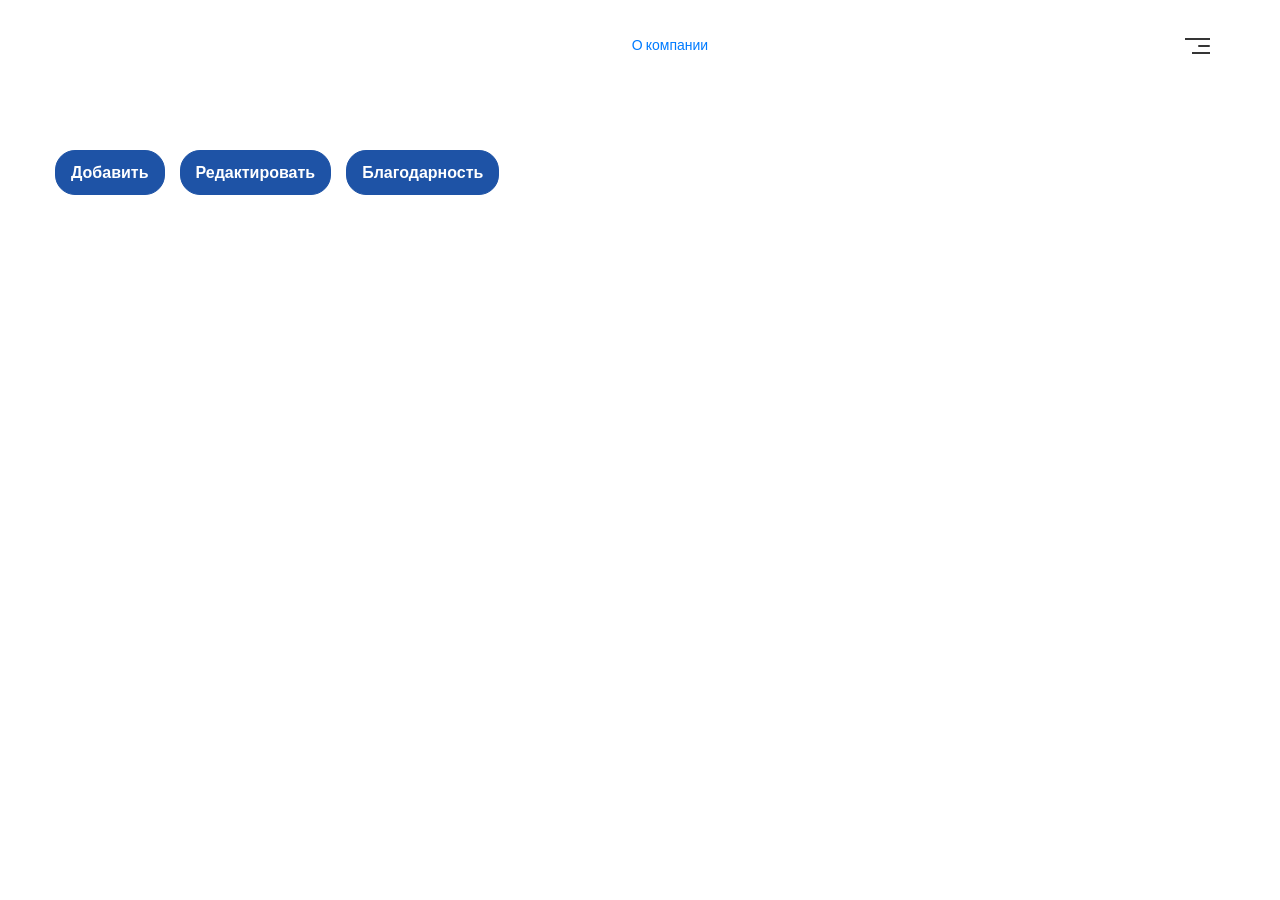
==== app/index.html @ 2734af71 "first commit" ====
<!DOCTYPE html>
<html lang="ru">

<head>

	<meta charset="utf-8">
	<title>Start Optimazed</title>
	<meta name="description" content="Startup HTML Optimized">
	<meta name="viewport" content="width=device-width">
	<link rel="icon" href="img/favicon.ico">
	<meta property="og:image" content="img/preview.jpg">
	<link rel="stylesheet" href="css/app.min.css?v=1">
	<script src="js/app.min.js" defer></script>

</head>

<body>

	<header class="header">
		<div class="header__container container">

			<a href="/" class="header__logo">
				
			</a>

			<nav class="header__nav">
				<ul>
					<li><a href="#about">О компании</a></li>
				</ul>
			</nav>

			<button class="hamburger" type="button">
				<span class="hamburger__item"></span>
			</button>

		</div>
	</header>

	<section class="section">
		<div class="container section__container">

			<a href="#" class="btn modal__edits">Добавить</a>
			<a href="#" class="btn modal__add">Редактировать</a>
			<a href="#" class="btn modal__thanks">Благодарность</a>

		</div>
	</section>

	<footer class="footer">
		<div class="footer__container container"></div>
	</footer>

	<!-- MODAL -->

	<div class="modal" id="modal__edits">
		<form action="#" class="modal__form form" method="POST">

			<button class="close modal__close" type="button">
				<span></span>
				<span></span>
			</button>

			<h3 class="form__title">Заказать звонок</h3>

			<input type="hidden" name="subject" value="Заказать звонок">

			<div class="form__item">
				<label for="formName" class="form__label">Имя*</label>
				<input id="formName" type="text" name="name" placeholder="Имя" class="form__input _req">
			</div>

			<div class="form__item">
				<label for="formPhone" class="form__label">Телефон*</label>
				<input id="formPhone" type="tel" name="phone" placeholder="Телефон" class="form__input _req">
			</div>

			<div class="form__item">
				<label for="formMail">Почта*</label>
				<input id="formMail" type="email" name="mail" placeholder="Почта" class="form__input _req _email">
			</div>

			<div class="form__item">
				<div class="form__label">Левша или правша?</div>
				<div class="form__options">
					<div class="form__options_item">
						<input id="formRigth" type="radio" value="raight" name="hand" class="form__options_input" checked>
						<label for="formRigth" class="form__options_label"><span>Правша</span></label>
					</div>
					<div class="form__options_item">
						<input id="formLeft" type="radio" value="left" name="hand" class="form__options_input">
						<label for="formLeft" class="form__options_label"><span>Левша</span></label>
					</div>
				</div>
			</div>

			<div class="form__item">
				<label for="formMessage" class="form__label">Сообщение</label>
				<textarea id="formMessage" name="message" class="form__textarea"></textarea>
			</div>

			<div class="form__item">
				<label for="formAge" class="form__label">Возраст:</label>
				<select id="formAge" name="age"  class="form__select">
					<option value="18" selected="selected">18</option>
					<option value="25">25</option>
					<option value="30">30</option>
					<option value="50">50</option>
				</select>
			</div>

			<div class="form__item">
				<div class="form__label">Прикрепить фото:</div>
				<div class="form__file formImgFile">
					<div class="form__file_item">
						<input accept=".jpg, .png, .gif, .ico" type="file" name="image" class="formImage form__file_input">
						<label class="formLebel form__file_button btn">Выбрать</label>
					</div>
					<div class="formPreview form__file_preview"></div>
				</div>
			</div>

			<div class="form__item">
				<div class="form__checkbox">
					<input id="formAgreement" checked type="checkbox" name="agreement" class="form__checkbox_input _req">
					<label for="formAgreement" class="form__checkbox_label"><span>Персональные данные <a href="#">Файл</a></span></label>
				</div>
			</div>

			<div class="form__btn">
				<button type="submit" class="btn form__btn_button" name="submit">Отправить</button>
			</div>

		</form>
	</div>

	<div class="modal" id="modal__add">
		<form action="#" class="modal__form form" method="POST">

			<button class="close modal__close" type="button">
				<span></span>
				<span></span>
			</button>

			<h3 class="form__title">Добавить елемент в слайдер</h3>

			<input type="hidden" name="subject" value="Добавить елемент в слайдер">

			<div class="form__item">
				<label for="formName2" class="form__label">Имя*</label>
				<input id="formName2" type="text" name="name" placeholder="Имя" class="form__input _req">
			</div>

			<div class="form__item">
				<label for="formPhone2" class="form__label">Телефон*</label>
				<input id="formPhone2" type="tel" name="phone" placeholder="Телефон" class="form__input _req">
			</div>

			<div class="form__item">
				<label for="formMail2">Почта*</label>
				<input id="formMail2" type="email" name="mail" placeholder="Почта" class="form__input _req">
			</div>

			<div class="form__item">
				<div class="form__label">Левша или правша?</div>
				<div class="form__options">
					<div class="form__options_item">
						<input id="formRigth2" type="radio" value="raight" name="hand" class="form__options_input" checked>
						<label for="formRigth2" class="form__options_label"><span>Правша</span></label>
					</div>
					<div class="form__options_item">
						<input id="formLeft2" type="radio" value="left" name="hand" class="form__options_input">
						<label for="formLeft2" class="form__options_label"><span>Левша</span></label>
					</div>
				</div>
			</div>

			<div class="form__item">
				<label for="formMessage2" class="form__label">Сообщение</label>
				<textarea id="formMessage2" name="message" class="form__textarea"></textarea>
			</div>

			<div class="form__item">
				<label for="formAge2" class="form__label">Возраст:</label>
				<select id="formAge2" name="age" class="form__select">
					<option value="18" selected="selected">18</option>
					<option value="25">25</option>
					<option value="30">30</option>
					<option value="50">50</option>
				</select>
			</div>

			<div class="form__item">
				<div class="form__label">Прикрепить фото:</div>
				<div class="form__file formImgFile">
					<div class="form__file_item">
						<input accept=".jpg, .png, .gif, .ico" type="file" name="image" class="formImage form__file_input">
						<label class="formLebel form__file_button btn">Выбрать</label>
					</div>
					<div class="formPreview form__file_preview"></div>
				</div>
			</div>

			<div class="form__item">
				<div class="form__checkbox">
					<input id="formAgreement1" checked type="checkbox" name="agreement" class="form__checkbox_input _req">
					<label for="formAgreement1" class="form__checkbox_label"><span>Персональные данные <a href="#">Файл</a></span></label>
				</div>
			</div>

			<div class="form__btn">
				<button type="submit" class="btn form__btn_button" name="submit">Отправить</button>
			</div>

		</form>
	</div>

	<div class="modal" id="modal__thanks">
		<div class="modal__form">
			<button class="close modal__close" type="button">
				<span></span>
				<span></span>
			</button>

			<h3>Спасибо за доверие!</h3>
			<p>Мы обязательно с вами свяжемся!</p>
		</div>
	</div>

</body>
</html>
---- app/css/app.min.css ----
*,::after,::before{-webkit-box-sizing:border-box;box-sizing:border-box}html{font-family:sans-serif;line-height:1.15;-webkit-text-size-adjust:100%;-webkit-tap-highlight-color:transparent}article,aside,figcaption,figure,footer,header,hgroup,main,nav,section{display:block}body{margin:0;font-family:-apple-system,BlinkMacSystemFont,"Segoe UI",Roboto,"Helvetica Neue",Arial,"Noto Sans","Liberation Sans",sans-serif,"Apple Color Emoji","Segoe UI Emoji","Segoe UI Symbol","Noto Color Emoji";font-size:1rem;font-weight:400;line-height:1.5;color:#212529;text-align:left;background-color:#fff}[tabindex="-1"]:focus:not(:focus-visible){outline:0!important}hr{-webkit-box-sizing:content-box;box-sizing:content-box;height:0;overflow:visible}h1,h2,h3,h4,h5,h6{margin-top:0;margin-bottom:.5rem}p{margin-top:0;margin-bottom:1rem}abbr[data-original-title],abbr[title]{text-decoration:underline;-webkit-text-decoration:underline dotted;text-decoration:underline dotted;cursor:help;border-bottom:0;-webkit-text-decoration-skip-ink:none;text-decoration-skip-ink:none}address{margin-bottom:1rem;font-style:normal;line-height:inherit}dl,ol,ul{margin-top:0;margin-bottom:1rem}ol ol,ol ul,ul ol,ul ul{margin-bottom:0}dt{font-weight:700}dd{margin-bottom:.5rem;margin-left:0}blockquote{margin:0 0 1rem}b,strong{font-weight:bolder}small{font-size:80%}sub,sup{position:relative;font-size:75%;line-height:0;vertical-align:baseline}sub{bottom:-.25em}sup{top:-.5em}a{color:#007bff;text-decoration:none;background-color:transparent}a:hover{color:#0056b3;text-decoration:underline}a:not([href]):not([class]){color:inherit;text-decoration:none}a:not([href]):not([class]):hover{color:inherit;text-decoration:none}code,kbd,pre,samp{font-family:SFMono-Regular,Menlo,Monaco,Consolas,"Liberation Mono","Courier New",monospace;font-size:1em}pre{margin-top:0;margin-bottom:1rem;overflow:auto;-ms-overflow-style:scrollbar}figure{margin:0 0 1rem}img{vertical-align:middle;border-style:none}svg{overflow:hidden;vertical-align:middle}table{border-collapse:collapse}caption{padding-top:.75rem;padding-bottom:.75rem;color:#6c757d;text-align:left;caption-side:bottom}th{text-align:inherit;text-align:-webkit-match-parent}label{display:inline-block;margin-bottom:.5rem}button{border-radius:0}button:focus:not(:focus-visible){outline:0}button,input,optgroup,select,textarea{margin:0;font-family:inherit;font-size:inherit;line-height:inherit}button,input{overflow:visible}button,select{text-transform:none}[role=button]{cursor:pointer}select{word-wrap:normal}[type=button],[type=reset],[type=submit],button{-webkit-appearance:button}[type=button]:not(:disabled),[type=reset]:not(:disabled),[type=submit]:not(:disabled),button:not(:disabled){cursor:pointer}[type=button]::-moz-focus-inner,[type=reset]::-moz-focus-inner,[type=submit]::-moz-focus-inner,button::-moz-focus-inner{padding:0;border-style:none}input[type=checkbox],input[type=radio]{-webkit-box-sizing:border-box;box-sizing:border-box;padding:0}textarea{overflow:auto;resize:vertical}fieldset{min-width:0;padding:0;margin:0;border:0}legend{display:block;width:100%;max-width:100%;padding:0;margin-bottom:.5rem;font-size:1.5rem;line-height:inherit;color:inherit;white-space:normal}progress{vertical-align:baseline}[type=number]::-webkit-inner-spin-button,[type=number]::-webkit-outer-spin-button{height:auto}[type=search]{outline-offset:-2px;-webkit-appearance:none}[type=search]::-webkit-search-decoration{-webkit-appearance:none}::-webkit-file-upload-button{font:inherit;-webkit-appearance:button}output{display:inline-block}summary{display:list-item;cursor:pointer}template{display:none}[hidden]{display:none!important}@font-face{font-family:swiper-icons;src:url("data:application/font-woff;charset=utf-8;base64, [base64]//wADZ2x5ZgAAAywAAADMAAAD2MHtryVoZWFkAAABbAAAADAAAAA2E2+eoWhoZWEAAAGcAAAAHwAAACQC9gDzaG10eAAAAigAAAAZAAAArgJkABFsb2NhAAAC0AAAAFoAAABaFQAUGG1heHAAAAG8AAAAHwAAACAAcABAbmFtZQAAA/gAAAE5AAACXvFdBwlwb3N0AAAFNAAAAGIAAACE5s74hXjaY2BkYGAAYpf5Hu/j+W2+MnAzMYDAzaX6QjD6/4//Bxj5GA8AuRwMYGkAPywL13jaY2BkYGA88P8Agx4j+/8fQDYfA1AEBWgDAIB2BOoAeNpjYGRgYNBh4GdgYgABEMnIABJzYNADCQAACWgAsQB42mNgYfzCOIGBlYGB0YcxjYGBwR1Kf2WQZGhhYGBiYGVmgAFGBiQQkOaawtDAoMBQxXjg/wEGPcYDDA4wNUA2CCgwsAAAO4EL6gAAeNpj2M0gyAACqxgGNWBkZ2D4/wMA+xkDdgAAAHjaY2BgYGaAYBkGRgYQiAHyGMF8FgYHIM3DwMHABGQrMOgyWDLEM1T9/w8UBfEMgLzE////P/5//f/V/xv+r4eaAAeMbAxwIUYmIMHEgKYAYjUcsDAwsLKxc3BycfPw8jEQA/[base64]/uznmfPFBNODM2K7MTQ45YEAZqGP81AmGGcF3iPqOop0r1SPTaTbVkfUe4HXj97wYE+yNwWYxwWu4v1ugWHgo3S1XdZEVqWM7ET0cfnLGxWfkgR42o2PvWrDMBSFj/IHLaF0zKjRgdiVMwScNRAoWUoH78Y2icB/yIY09An6AH2Bdu/UB+yxopYshQiEvnvu0dURgDt8QeC8PDw7Fpji3fEA4z/PEJ6YOB5hKh4dj3EvXhxPqH/SKUY3rJ7srZ4FZnh1PMAtPhwP6fl2PMJMPDgeQ4rY8YT6Gzao0eAEA409DuggmTnFnOcSCiEiLMgxCiTI6Cq5DZUd3Qmp10vO0LaLTd2cjN4fOumlc7lUYbSQcZFkutRG7g6JKZKy0RmdLY680CDnEJ+UMkpFFe1RN7nxdVpXrC4aTtnaurOnYercZg2YVmLN/d/gczfEimrE/fs/bOuq29Zmn8tloORaXgZgGa78yO9/cnXm2BpaGvq25Dv9S4E9+5SIc9PqupJKhYFSSl47+Qcr1mYNAAAAeNptw0cKwkAAAMDZJA8Q7OUJvkLsPfZ6zFVERPy8qHh2YER+3i/BP83vIBLLySsoKimrqKqpa2hp6+jq6RsYGhmbmJqZSy0sraxtbO3sHRydnEMU4uR6yx7JJXveP7WrDycAAAAAAAH//wACeNpjYGRgYOABYhkgZgJCZgZNBkYGLQZtIJsFLMYAAAw3ALgAeNolizEKgDAQBCchRbC2sFER0YD6qVQiBCv/H9ezGI6Z5XBAw8CBK/m5iQQVauVbXLnOrMZv2oLdKFa8Pjuru2hJzGabmOSLzNMzvutpB3N42mNgZGBg4GKQYzBhYMxJLMlj4GBgAYow/P/PAJJhLM6sSoWKfWCAAwDAjgbRAAB42mNgYGBkAIIbCZo5IPrmUn0hGA0AO8EFTQAA") format("woff");font-weight:400;font-style:normal}:root{--swiper-theme-color:#007aff}.swiper-container{margin-left:auto;margin-right:auto;position:relative;overflow:hidden;list-style:none;padding:0;z-index:1}.swiper-container-vertical>.swiper-wrapper{-webkit-box-orient:vertical;-webkit-box-direction:normal;-ms-flex-direction:column;flex-direction:column}.swiper-wrapper{position:relative;width:100%;height:100%;z-index:1;display:-webkit-box;display:-ms-flexbox;display:flex;-webkit-transition-property:-webkit-transform;transition-property:-webkit-transform;-o-transition-property:transform;transition-property:transform;transition-property:transform,-webkit-transform;-webkit-box-sizing:content-box;box-sizing:content-box}.swiper-container-android .swiper-slide,.swiper-wrapper{-webkit-transform:translate3d(0,0,0);transform:translate3d(0,0,0)}.swiper-container-multirow>.swiper-wrapper{-ms-flex-wrap:wrap;flex-wrap:wrap}.swiper-container-multirow-column>.swiper-wrapper{-ms-flex-wrap:wrap;flex-wrap:wrap;-webkit-box-orient:vertical;-webkit-box-direction:normal;-ms-flex-direction:column;flex-direction:column}.swiper-container-free-mode>.swiper-wrapper{-webkit-transition-timing-function:ease-out;-o-transition-timing-function:ease-out;transition-timing-function:ease-out;margin:0 auto}.swiper-container-pointer-events{-ms-touch-action:pan-y;touch-action:pan-y}.swiper-container-pointer-events.swiper-container-vertical{-ms-touch-action:pan-x;touch-action:pan-x}.swiper-slide{-ms-flex-negative:0;flex-shrink:0;width:100%;height:100%;position:relative;-webkit-transition-property:-webkit-transform;transition-property:-webkit-transform;-o-transition-property:transform;transition-property:transform;transition-property:transform,-webkit-transform}.swiper-slide-invisible-blank{visibility:hidden}.swiper-container-autoheight,.swiper-container-autoheight .swiper-slide{height:auto}.swiper-container-autoheight .swiper-wrapper{-webkit-box-align:start;-ms-flex-align:start;align-items:flex-start;-webkit-transition-property:height,-webkit-transform;transition-property:height,-webkit-transform;-o-transition-property:transform,height;transition-property:transform,height;transition-property:transform,height,-webkit-transform}.swiper-container-3d{-webkit-perspective:1200px;perspective:1200px}.swiper-container-3d .swiper-cube-shadow,.swiper-container-3d .swiper-slide,.swiper-container-3d .swiper-slide-shadow-bottom,.swiper-container-3d .swiper-slide-shadow-left,.swiper-container-3d .swiper-slide-shadow-right,.swiper-container-3d .swiper-slide-shadow-top,.swiper-container-3d .swiper-wrapper{-webkit-transform-style:preserve-3d;transform-style:preserve-3d}.swiper-container-3d .swiper-slide-shadow-bottom,.swiper-container-3d .swiper-slide-shadow-left,.swiper-container-3d .swiper-slide-shadow-right,.swiper-container-3d .swiper-slide-shadow-top{position:absolute;left:0;top:0;width:100%;height:100%;pointer-events:none;z-index:10}.swiper-container-3d .swiper-slide-shadow-left{background-image:-webkit-gradient(linear,right top,left top,from(rgba(0,0,0,.5)),to(rgba(0,0,0,0)));background-image:-o-linear-gradient(right,rgba(0,0,0,.5),rgba(0,0,0,0));background-image:linear-gradient(to left,rgba(0,0,0,.5),rgba(0,0,0,0))}.swiper-container-3d .swiper-slide-shadow-right{background-image:-webkit-gradient(linear,left top,right top,from(rgba(0,0,0,.5)),to(rgba(0,0,0,0)));background-image:-o-linear-gradient(left,rgba(0,0,0,.5),rgba(0,0,0,0));background-image:linear-gradient(to right,rgba(0,0,0,.5),rgba(0,0,0,0))}.swiper-container-3d .swiper-slide-shadow-top{background-image:-webkit-gradient(linear,left bottom,left top,from(rgba(0,0,0,.5)),to(rgba(0,0,0,0)));background-image:-o-linear-gradient(bottom,rgba(0,0,0,.5),rgba(0,0,0,0));background-image:linear-gradient(to top,rgba(0,0,0,.5),rgba(0,0,0,0))}.swiper-container-3d .swiper-slide-shadow-bottom{background-image:-webkit-gradient(linear,left top,left bottom,from(rgba(0,0,0,.5)),to(rgba(0,0,0,0)));background-image:-o-linear-gradient(top,rgba(0,0,0,.5),rgba(0,0,0,0));background-image:linear-gradient(to bottom,rgba(0,0,0,.5),rgba(0,0,0,0))}.swiper-container-css-mode>.swiper-wrapper{overflow:auto;scrollbar-width:none;-ms-overflow-style:none}.swiper-container-css-mode>.swiper-wrapper::-webkit-scrollbar{display:none}.swiper-container-css-mode>.swiper-wrapper>.swiper-slide{scroll-snap-align:start start}.swiper-container-horizontal.swiper-container-css-mode>.swiper-wrapper{-webkit-scroll-snap-type:x mandatory;-ms-scroll-snap-type:x mandatory;scroll-snap-type:x mandatory}.swiper-container-vertical.swiper-container-css-mode>.swiper-wrapper{-webkit-scroll-snap-type:y mandatory;-ms-scroll-snap-type:y mandatory;scroll-snap-type:y mandatory}.form{position:relative}.form::after,.form::before{content:'';position:absolute;top:0;left:0}@font-face{font-family:Roboto;font-style:normal;font-weight:400;src:url(../fonts/roboto-regular-webfont.woff2) format("woff2");font-display:swap}@font-face{font-family:Roboto;font-style:italic;font-weight:400;src:url(../fonts/roboto-italic-webfont.woff2) format("woff2");font-display:swap}@font-face{font-family:Roboto;font-style:normal;font-weight:700;src:url(../fonts/roboto-bold-webfont.woff2) format("woff2");font-display:swap}@font-face{font-family:Roboto;font-style:italic;font-weight:700;src:url(../fonts/roboto-bolditalic-webfont.woff2) format("woff2");font-display:swap}body{overflow-x:hidden;position:relative;min-width:320px;font-family:Roboto,sans-serif;font-size:14px;color:#353535;line-height:1.4;font-weight:400;min-height:100vh;display:-webkit-box;display:-ms-flexbox;display:flex;-webkit-box-orient:vertical;-webkit-box-direction:normal;-ms-flex-direction:column;flex-direction:column;-webkit-box-pack:justify;-ms-flex-pack:justify;justify-content:space-between}::-moz-selection{background-color:#4cddee;color:#fff}::selection{background-color:#4cddee;color:#fff}::-webkit-input-placeholder{color:#666}::-moz-placeholder{color:#666}:-ms-input-placeholder{color:#666}::-ms-input-placeholder{color:#666}::placeholder{color:#666}h1,h2,h3,h4,h5,h6{font-weight:700;line-height:1.2;margin:0;padding:0}ul{margin:0;padding:0;list-style-type:none}b,strong{font-weight:700}p{margin:0;padding:0}a,button{-webkit-transition:all .6s;-o-transition:all .6s;transition:all .6s}a:focus,a:hover,button:focus,button:hover{outline:0;text-decoration:none;outline:0}input,select,textarea{-webkit-transition:all .6s;-o-transition:all .6s;transition:all .6s;outline:0;-webkit-box-shadow:none;box-shadow:none;border:1px solid #000}input:focus:required:invalid,select:focus:required:invalid,textarea:focus:required:invalid{border-color:red;outline:0;-webkit-box-shadow:none;box-shadow:none;-webkit-appearance:none}input:required:valid,select:required:valid,textarea:required:valid{border-color:green;outline:0;-webkit-box-shadow:none;box-shadow:none;-webkit-appearance:none}input::-webkit-input-placeholder,select::-webkit-input-placeholder,textarea::-webkit-input-placeholder{color:#353535}input::-moz-placeholder,select::-moz-placeholder,textarea::-moz-placeholder{color:#353535}input:-ms-input-placeholder,select:-ms-input-placeholder,textarea:-ms-input-placeholder{color:#353535}input::-ms-input-placeholder,select::-ms-input-placeholder,textarea::-ms-input-placeholder{color:#353535}input::placeholder,select::placeholder,textarea::placeholder{color:#353535}.container{width:100%;max-width:1200px;padding:0 15px;margin:0 auto}@media only screen and (max-width:1200px){.container{max-width:992px}}@media only screen and (max-width:992px){.container{max-width:768px}}@media only screen and (max-width:767px){.container{max-width:576px}}@media only screen and (max-width:576px){.container{max-width:480px}}.btn,.form__btn_button{position:relative;display:-webkit-box;display:-ms-flexbox;display:flex;-webkit-box-pack:center;-ms-flex-pack:center;justify-content:center;-webkit-box-align:center;-ms-flex-align:center;align-items:center;height:45px;border-radius:20px;max-width:-webkit-fit-content;max-width:-moz-fit-content;max-width:fit-content;border:1px solid #1e53a6;background-color:#1e53a6;padding:0 15px;font-size:16px;color:#fff;font-weight:600}.btn:hover,.form__btn_button:hover{border:1px solid #4cddee;background:#4cddee;color:#fff}.btn:active,.form__btn_button:active{border:1px solid #fff;background:#4cddee;color:#fff}.hamburger{position:relative;display:-webkit-box;display:-ms-flexbox;display:flex;padding:0;border:none;background-color:transparent;-webkit-transition:all .3s;-o-transition:all .3s;transition:all .3s;width:25px;height:18px;margin-right:15px;outline:0}.hamburger:hover span{background-color:#4cddee}.hamburger:hover span::after,.hamburger:hover span::before{background-color:#4cddee}.hamburger__item{position:absolute;right:0;top:50%;width:12px;height:2px;background-color:#353535;border-radius:4px;-webkit-transition:all .6s;-o-transition:all .6s;transition:all .6s;bottom:0}.hamburger__item::after,.hamburger__item::before{content:'';display:block;position:absolute;right:0;background-color:#353535;height:2px;-webkit-transition:all .6s;-o-transition:all .6s;transition:all .6s}.hamburger__item::before{top:7px;width:18px}.hamburger__item::after{top:-7px;width:25px}.hamburger--active{z-index:100}.hamburger--active:hover span{background-color:transparent}.hamburger--active:hover span::after,.hamburger--active:hover span::before{background-color:#4cddee}.hamburger--active .hamburger__item{background-color:transparent}.hamburger--active .hamburger__item::before{top:0;width:25px;-webkit-transform:rotate(45deg);-ms-transform:rotate(45deg);transform:rotate(45deg)}.hamburger--active .hamburger__item::after{top:0;width:25px;-webkit-transform:rotate(-45deg);-ms-transform:rotate(-45deg);transform:rotate(-45deg)}.header{position:fixed;top:0;right:0;left:0;padding:20px 0}.header__container{display:-webkit-box;display:-ms-flexbox;display:flex;-ms-flex-wrap:wrap;flex-wrap:wrap;-webkit-box-align:center;-ms-flex-align:center;align-items:center;-webkit-box-pack:justify;-ms-flex-pack:justify;justify-content:space-between}.header__logo{display:block;width:100px;height:50px}.header__logo img{width:100%;height:auto}.section{padding:150px 0}.section__container{display:-webkit-box;display:-ms-flexbox;display:flex;-ms-flex-wrap:wrap;flex-wrap:wrap;gap:15px}.footer__container{display:-webkit-box;display:-ms-flexbox;display:flex;-ms-flex-wrap:wrap;flex-wrap:wrap;-webkit-box-align:center;-ms-flex-align:center;align-items:center;-webkit-box-pack:justify;-ms-flex-pack:justify;justify-content:space-between}.modal{display:-webkit-box;display:-ms-flexbox;display:flex;visibility:hidden;opacity:0;position:fixed;top:0;left:0;right:0;bottom:0;min-width:100vw;min-height:100vh;padding:30px;z-index:10000;background-color:rgba(26,26,29,.7);overflow:auto;padding:40px 0;-webkit-transition:all .6s;-o-transition:all .6s;transition:all .6s}.modal.active{opacity:1;visibility:visible}.modal.active .modal__form{-webkit-transform:translate(0,0);-ms-transform:translate(0,0);transform:translate(0,0);opacity:1}.modal__close{position:absolute;right:0;top:-40px;display:block;width:30px;height:30px;border-radius:50%;border:none;cursor:pointer;-webkit-transition:all .6s;-o-transition:all .6s;transition:all .6s;background-color:transparent}@media only screen and (max-width:576px){.modal__close{width:30px;height:30px}}.modal__close:hover{outline:0;-webkit-transform:rotate(90deg);-ms-transform:rotate(90deg);transform:rotate(90deg)}.modal__close:hover span{background:#4cddee}.modal__close span{display:block;position:absolute;left:50%;top:50%;background:#fff;-webkit-transition:all .6s;-o-transition:all .6s;transition:all .6s;border-radius:4px;height:22px;width:3px}.modal__close span:first-child{-webkit-transform:translate(-50%,-50%) rotate(45deg);-ms-transform:translate(-50%,-50%) rotate(45deg);transform:translate(-50%,-50%) rotate(45deg)}.modal__close span:last-child{-webkit-transform:translate(-50%,-50%) rotate(-45deg);-ms-transform:translate(-50%,-50%) rotate(-45deg);transform:translate(-50%,-50%) rotate(-45deg)}.modal__form{z-index:1;background-color:#fff;-webkit-box-shadow:0 0 16px rgba(0,0,0,.29);box-shadow:0 0 16px rgba(0,0,0,.29);width:100%;max-width:500px;height:auto;padding:50px;border:1px solid #8d8d8e;margin:auto;-webkit-transform:translate(0,-150px);-ms-transform:translate(0,-150px);transform:translate(0,-150px);-webkit-transition:all .6s;-o-transition:all .6s;transition:all .6s}.modal__form::after{border-radius:20px}@media only screen and (max-width:992px){.modal__form{max-width:90vw;padding:40px}}@media only screen and (max-width:576px){.modal__form{padding:25px}}.modal h3{text-transform:none;font-size:1.3em;margin-bottom:20px;text-align:center;font-weight:600}.form{position:relative;max-width:500px}.form::after{width:100%;height:100%;background-color:rgba(255,255,255,.7);background-image:url(../img/loading.gif);background-repeat:no-repeat;background-position:center;background-size:120px;visibility:hidden;opacity:0;z-index:100;-webkit-transition:all .6s;-o-transition:all .6s;transition:all .6s}.form._sending::after{opacity:1;visibility:visible}.form__item{position:relative;margin-bottom:15px}.form__label{font-size:16px;font-weight:500;margin-bottom:5px}.form__input{width:100%;height:40px;line-height:40px;padding:0 15px}.form__input::-webkit-input-placeholder{line-height:40px;font-size:16px}.form__input::-moz-placeholder{line-height:40px;font-size:16px}.form__input:-ms-input-placeholder{line-height:40px;font-size:16px}.form__input::-ms-input-placeholder{line-height:40px;font-size:16px}.form__input::placeholder{line-height:40px;font-size:16px}.form__input:focus{-webkit-box-shadow:0 0 4px 0 #353535;box-shadow:0 0 4px 0 #353535}.form__input._error{-webkit-box-shadow:0 0 4px 0 red;box-shadow:0 0 4px 0 red;border-color:red}.form__textarea{width:100%;resize:none;min-height:120px;padding:15px}.form__textarea._error{-webkit-box-shadow:0 0 4px 0 red;box-shadow:0 0 4px 0 red;border-color:red}.form__options_label{position:relative;display:-webkit-inline-box;display:-ms-inline-flexbox;display:inline-flex;font-size:16px;line-height:140%;-webkit-box-align:center;-ms-flex-align:center;align-items:center}.form__options_label::before{content:'';-ms-flex-item-align:start;-ms-grid-row-align:start;align-self:start;-webkit-box-flex:0;-ms-flex:0 0 24px;flex:0 0 24px;height:24px;background-color:#1e53a6;border-radius:50%;margin-right:10px}.form__options_label::after{content:'';position:absolute;top:4px;left:4px;width:16px;height:16px;border-radius:50%;background-color:#fff;-webkit-transform:scale(0);-ms-transform:scale(0);transform:scale(0);-webkit-transition:all .6s;-o-transition:all .6s;transition:all .6s}.form__options_input{display:none}.form__options_input:checked+.form__options_label::after{-webkit-transform:scale(1);-ms-transform:scale(1);transform:scale(1)}.form__select{height:50px;width:100%;border-radius:5px;font-size:16px;padding:0 15px}.form__file_item{position:relative;margin-bottom:10px}.form__file_input{position:absolute;left:0;top:0;width:100%;height:100%;opacity:0;font-size:0}.form__file_button{display:-webkit-inline-box;display:-ms-inline-flexbox;display:inline-flex;min-height:40px;border-radius:30px;-webkit-box-pack:center;-ms-flex-pack:center;justify-content:center;-webkit-box-align:center;-ms-flex-align:center;align-items:center;background-color:#1e53a6;color:#fff;padding:0 15px;cursor:pointer}.form__file_preview{display:inline-block;max-width:100px}.form__file_preview img{max-width:100%}.form__checkbox._error .form__checkbox_label::before{-webkit-box-shadow:0 0 7px 0 red;box-shadow:0 0 7px 0 red}.form__checkbox_label{position:relative;width:100%;font-size:16px;line-height:140%;display:-webkit-inline-box;display:-ms-inline-flexbox;display:inline-flex;-webkit-box-align:center;-ms-flex-align:center;align-items:center;cursor:pointer}.form__checkbox_label::before{content:'';-ms-flex-item-align:start;align-self:flex-start;-webkit-box-flex:0;-ms-flex:0 0 24px;flex:0 0 24px;height:24px;background-color:#1e53a6;border-radius:4px;margin-right:10px;-webkit-transition:all .6s;-o-transition:all .6s;transition:all .6s}.form__checkbox_label::after{content:'';width:16px;height:16px;position:absolute;top:4px;left:4px;background-color:#fff;-webkit-transform:scale(0);-ms-transform:scale(0);transform:scale(0);-webkit-transition:all .6s;-o-transition:all .6s;transition:all .6s}.form__checkbox_label a{color:#353535}.form__checkbox_input{display:none}.form__checkbox_input:checked+.form__checkbox_label::after{-webkit-transform:scale(1);-ms-transform:scale(1);transform:scale(1)}.form__btn{-webkit-box-ordinal-group:2;-ms-flex-order:1;order:1}.form__error{position:absolute;bottom:-15px;right:25px;left:25px;-webkit-transition:all .3s;-o-transition:all .3s;transition:all .3s;-webkit-animation:error .3s linear 1 forwards;animation:error .3s linear 1 forwards;color:#fff;text-align:center;font-weight:600;background-color:red;border-radius:10px;z-index:1}.form__error::before{content:'';position:absolute;left:50%;top:-8px;margin-left:-2px;border-bottom:4px solid red;border-left:4px solid transparent;border-right:4px solid transparent;border-top:4px solid transparent}.form__nav_wrap{display:-webkit-box;display:-ms-flexbox;display:flex;-webkit-box-orient:vertical;-webkit-box-direction:normal;-ms-flex-direction:column;flex-direction:column;margin-bottom:20px}.form__nav_item{display:-webkit-box;display:-ms-flexbox;display:flex;margin-bottom:10px}.form__nav_button{display:-webkit-box;display:-ms-flexbox;display:flex;-ms-flex-negative:0;flex-shrink:0}.form__nav_button a{display:-webkit-box;display:-ms-flexbox;display:flex;-webkit-box-pack:center;-ms-flex-pack:center;justify-content:center;-webkit-box-align:center;-ms-flex-align:center;align-items:center;width:40px;height:40px;border-radius:50%;-webkit-box-shadow:0 0 5px 0 rgba(0,0,0,.3);box-shadow:0 0 5px 0 rgba(0,0,0,.3);padding:0;margin-left:10px}.form__nav_button img{max-width:50%}
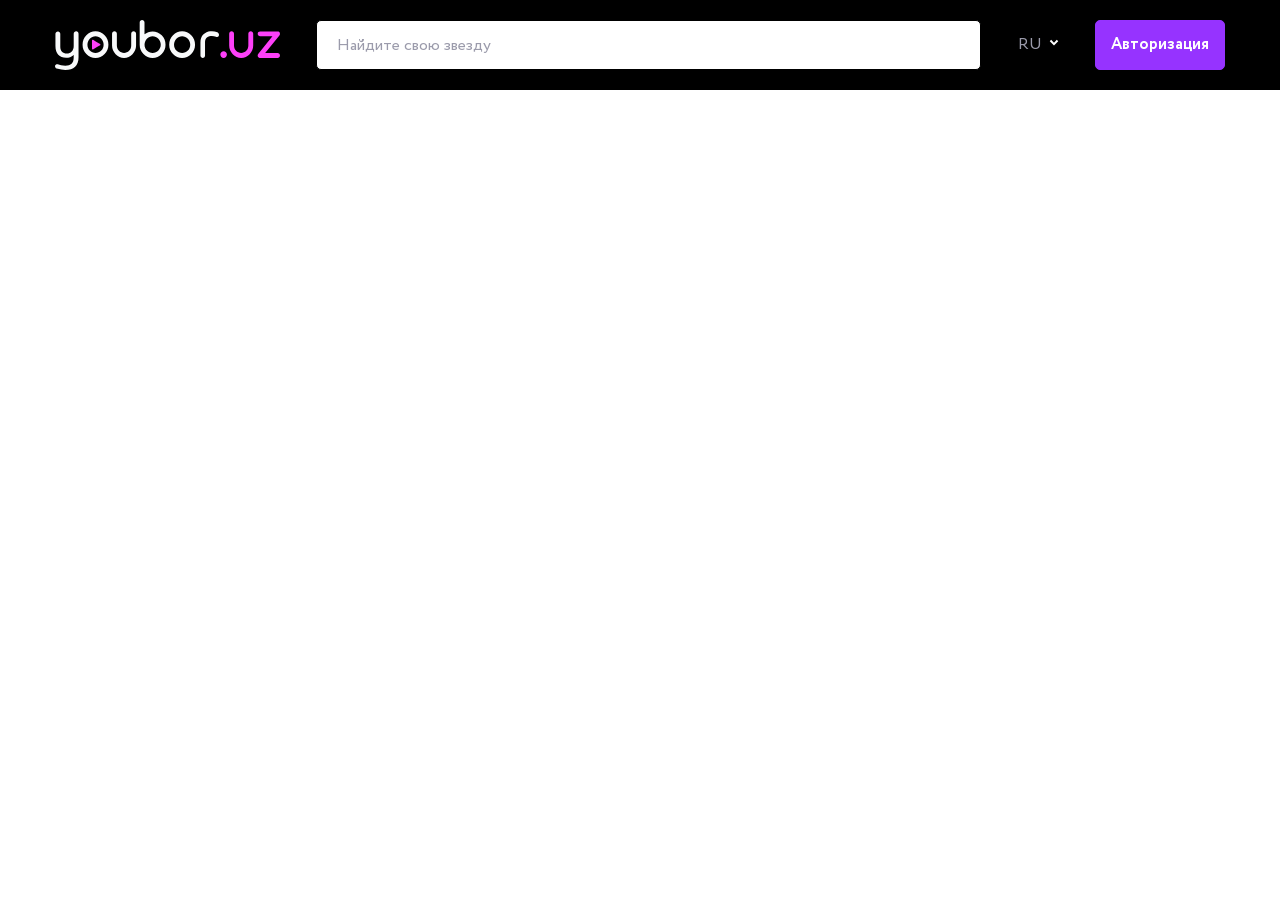
==== commit d8cb89bd: "header ready" ====
--- a/app/index.html
+++ b/app/index.html
@@ -4,11 +4,11 @@
 <head>
 
 	<meta charset="utf-8">
-	<title>Start Optimazed</title>
-	<meta name="description" content="Startup HTML Optimized">
+	<title>youbor.uz</title>
+	<meta name="description" content="youbor.uz">
 	<meta name="viewport" content="width=device-width">
 	<link rel="icon" href="img/favicon.ico">
-	<meta property="og:image" content="img/preview.jpg">
+	<!-- <meta property="og:image" content="img/preview.jpg"> -->
 	<link rel="stylesheet" href="css/app.min.css?v=1">
 	<script src="js/app.min.js" defer></script>
 
@@ -19,32 +19,43 @@
 	<header class="header">
 		<div class="header__container container">
 
-			<a href="/" class="header__logo">
-				
-			</a>
-
-			<nav class="header__nav">
-				<ul>
-					<li><a href="#about">О компании</a></li>
-				</ul>
-			</nav>
-
-			<button class="hamburger" type="button">
-				<span class="hamburger__item"></span>
-			</button>
-
+			<div class="header__wrap">
+				<a href="/" class="header__logo">
+					<img src="img/logo.svg" alt="">
+				</a>
+	
+				<div class="header__search">
+					<input type="text" name="search" placeholder="Найдите свою звезду">
+				</div>
+	
+				<div class="header__lang">
+					<div class="header__lang_item">
+						<span>RU</span>
+						<img src="img/arrow.svg" alt="">
+					</div>
+					<ul class="header__lang_submenu">
+						<li>
+							<a href="#">UZ</a>
+						</li>
+					</ul>
+				</div>
+	
+				<div class="header__btn btn">
+					Авторизация
+				</div>
+	
+				<button class="hamburger" type="button">
+					<span class="hamburger__item"></span>
+				</button>
+			</div>
+
+			<div class="header__search header__search--mobile">
+				<input type="text" name="search" placeholder="Найдите свою звезду">
+			</div>
 		</div>
+
 	</header>
-
-	<section class="section">
-		<div class="container section__container">
-
-			<a href="#" class="btn modal__edits">Добавить</a>
-			<a href="#" class="btn modal__add">Редактировать</a>
-			<a href="#" class="btn modal__thanks">Благодарность</a>
-
-		</div>
-	</section>
+	
 
 	<footer class="footer">
 		<div class="footer__container container"></div>
--- a/app/css/app.min.css
+++ b/app/css/app.min.css
@@ -1 +1 @@
-*,::after,::before{-webkit-box-sizing:border-box;box-sizing:border-box}html{font-family:sans-serif;line-height:1.15;-webkit-text-size-adjust:100%;-webkit-tap-highlight-color:transparent}article,aside,figcaption,figure,footer,header,hgroup,main,nav,section{display:block}body{margin:0;font-family:-apple-system,BlinkMacSystemFont,"Segoe UI",Roboto,"Helvetica Neue",Arial,"Noto Sans","Liberation Sans",sans-serif,"Apple Color Emoji","Segoe UI Emoji","Segoe UI Symbol","Noto Color Emoji";font-size:1rem;font-weight:400;line-height:1.5;color:#212529;text-align:left;background-color:#fff}[tabindex="-1"]:focus:not(:focus-visible){outline:0!important}hr{-webkit-box-sizing:content-box;box-sizing:content-box;height:0;overflow:visible}h1,h2,h3,h4,h5,h6{margin-top:0;margin-bottom:.5rem}p{margin-top:0;margin-bottom:1rem}abbr[data-original-title],abbr[title]{text-decoration:underline;-webkit-text-decoration:underline dotted;text-decoration:underline dotted;cursor:help;border-bottom:0;-webkit-text-decoration-skip-ink:none;text-decoration-skip-ink:none}address{margin-bottom:1rem;font-style:normal;line-height:inherit}dl,ol,ul{margin-top:0;margin-bottom:1rem}ol ol,ol ul,ul ol,ul ul{margin-bottom:0}dt{font-weight:700}dd{margin-bottom:.5rem;margin-left:0}blockquote{margin:0 0 1rem}b,strong{font-weight:bolder}small{font-size:80%}sub,sup{position:relative;font-size:75%;line-height:0;vertical-align:baseline}sub{bottom:-.25em}sup{top:-.5em}a{color:#007bff;text-decoration:none;background-color:transparent}a:hover{color:#0056b3;text-decoration:underline}a:not([href]):not([class]){color:inherit;text-decoration:none}a:not([href]):not([class]):hover{color:inherit;text-decoration:none}code,kbd,pre,samp{font-family:SFMono-Regular,Menlo,Monaco,Consolas,"Liberation Mono","Courier New",monospace;font-size:1em}pre{margin-top:0;margin-bottom:1rem;overflow:auto;-ms-overflow-style:scrollbar}figure{margin:0 0 1rem}img{vertical-align:middle;border-style:none}svg{overflow:hidden;vertical-align:middle}table{border-collapse:collapse}caption{padding-top:.75rem;padding-bottom:.75rem;color:#6c757d;text-align:left;caption-side:bottom}th{text-align:inherit;text-align:-webkit-match-parent}label{display:inline-block;margin-bottom:.5rem}button{border-radius:0}button:focus:not(:focus-visible){outline:0}button,input,optgroup,select,textarea{margin:0;font-family:inherit;font-size:inherit;line-height:inherit}button,input{overflow:visible}button,select{text-transform:none}[role=button]{cursor:pointer}select{word-wrap:normal}[type=button],[type=reset],[type=submit],button{-webkit-appearance:button}[type=button]:not(:disabled),[type=reset]:not(:disabled),[type=submit]:not(:disabled),button:not(:disabled){cursor:pointer}[type=button]::-moz-focus-inner,[type=reset]::-moz-focus-inner,[type=submit]::-moz-focus-inner,button::-moz-focus-inner{padding:0;border-style:none}input[type=checkbox],input[type=radio]{-webkit-box-sizing:border-box;box-sizing:border-box;padding:0}textarea{overflow:auto;resize:vertical}fieldset{min-width:0;padding:0;margin:0;border:0}legend{display:block;width:100%;max-width:100%;padding:0;margin-bottom:.5rem;font-size:1.5rem;line-height:inherit;color:inherit;white-space:normal}progress{vertical-align:baseline}[type=number]::-webkit-inner-spin-button,[type=number]::-webkit-outer-spin-button{height:auto}[type=search]{outline-offset:-2px;-webkit-appearance:none}[type=search]::-webkit-search-decoration{-webkit-appearance:none}::-webkit-file-upload-button{font:inherit;-webkit-appearance:button}output{display:inline-block}summary{display:list-item;cursor:pointer}template{display:none}[hidden]{display:none!important}@font-face{font-family:swiper-icons;src:url("data:application/font-woff;charset=utf-8;base64, [base64]//wADZ2x5ZgAAAywAAADMAAAD2MHtryVoZWFkAAABbAAAADAAAAA2E2+eoWhoZWEAAAGcAAAAHwAAACQC9gDzaG10eAAAAigAAAAZAAAArgJkABFsb2NhAAAC0AAAAFoAAABaFQAUGG1heHAAAAG8AAAAHwAAACAAcABAbmFtZQAAA/gAAAE5AAACXvFdBwlwb3N0AAAFNAAAAGIAAACE5s74hXjaY2BkYGAAYpf5Hu/j+W2+MnAzMYDAzaX6QjD6/4//Bxj5GA8AuRwMYGkAPywL13jaY2BkYGA88P8Agx4j+/8fQDYfA1AEBWgDAIB2BOoAeNpjYGRgYNBh4GdgYgABEMnIABJzYNADCQAACWgAsQB42mNgYfzCOIGBlYGB0YcxjYGBwR1Kf2WQZGhhYGBiYGVmgAFGBiQQkOaawtDAoMBQxXjg/wEGPcYDDA4wNUA2CCgwsAAAO4EL6gAAeNpj2M0gyAACqxgGNWBkZ2D4/wMA+xkDdgAAAHjaY2BgYGaAYBkGRgYQiAHyGMF8FgYHIM3DwMHABGQrMOgyWDLEM1T9/w8UBfEMgLzE////P/5//f/V/xv+r4eaAAeMbAxwIUYmIMHEgKYAYjUcsDAwsLKxc3BycfPw8jEQA/[base64]/uznmfPFBNODM2K7MTQ45YEAZqGP81AmGGcF3iPqOop0r1SPTaTbVkfUe4HXj97wYE+yNwWYxwWu4v1ugWHgo3S1XdZEVqWM7ET0cfnLGxWfkgR42o2PvWrDMBSFj/IHLaF0zKjRgdiVMwScNRAoWUoH78Y2icB/yIY09An6AH2Bdu/UB+yxopYshQiEvnvu0dURgDt8QeC8PDw7Fpji3fEA4z/PEJ6YOB5hKh4dj3EvXhxPqH/SKUY3rJ7srZ4FZnh1PMAtPhwP6fl2PMJMPDgeQ4rY8YT6Gzao0eAEA409DuggmTnFnOcSCiEiLMgxCiTI6Cq5DZUd3Qmp10vO0LaLTd2cjN4fOumlc7lUYbSQcZFkutRG7g6JKZKy0RmdLY680CDnEJ+UMkpFFe1RN7nxdVpXrC4aTtnaurOnYercZg2YVmLN/d/gczfEimrE/fs/bOuq29Zmn8tloORaXgZgGa78yO9/cnXm2BpaGvq25Dv9S4E9+5SIc9PqupJKhYFSSl47+Qcr1mYNAAAAeNptw0cKwkAAAMDZJA8Q7OUJvkLsPfZ6zFVERPy8qHh2YER+3i/BP83vIBLLySsoKimrqKqpa2hp6+jq6RsYGhmbmJqZSy0sraxtbO3sHRydnEMU4uR6yx7JJXveP7WrDycAAAAAAAH//wACeNpjYGRgYOABYhkgZgJCZgZNBkYGLQZtIJsFLMYAAAw3ALgAeNolizEKgDAQBCchRbC2sFER0YD6qVQiBCv/H9ezGI6Z5XBAw8CBK/m5iQQVauVbXLnOrMZv2oLdKFa8Pjuru2hJzGabmOSLzNMzvutpB3N42mNgZGBg4GKQYzBhYMxJLMlj4GBgAYow/P/PAJJhLM6sSoWKfWCAAwDAjgbRAAB42mNgYGBkAIIbCZo5IPrmUn0hGA0AO8EFTQAA") format("woff");font-weight:400;font-style:normal}:root{--swiper-theme-color:#007aff}.swiper-container{margin-left:auto;margin-right:auto;position:relative;overflow:hidden;list-style:none;padding:0;z-index:1}.swiper-container-vertical>.swiper-wrapper{-webkit-box-orient:vertical;-webkit-box-direction:normal;-ms-flex-direction:column;flex-direction:column}.swiper-wrapper{position:relative;width:100%;height:100%;z-index:1;display:-webkit-box;display:-ms-flexbox;display:flex;-webkit-transition-property:-webkit-transform;transition-property:-webkit-transform;-o-transition-property:transform;transition-property:transform;transition-property:transform,-webkit-transform;-webkit-box-sizing:content-box;box-sizing:content-box}.swiper-container-android .swiper-slide,.swiper-wrapper{-webkit-transform:translate3d(0,0,0);transform:translate3d(0,0,0)}.swiper-container-multirow>.swiper-wrapper{-ms-flex-wrap:wrap;flex-wrap:wrap}.swiper-container-multirow-column>.swiper-wrapper{-ms-flex-wrap:wrap;flex-wrap:wrap;-webkit-box-orient:vertical;-webkit-box-direction:normal;-ms-flex-direction:column;flex-direction:column}.swiper-container-free-mode>.swiper-wrapper{-webkit-transition-timing-function:ease-out;-o-transition-timing-function:ease-out;transition-timing-function:ease-out;margin:0 auto}.swiper-container-pointer-events{-ms-touch-action:pan-y;touch-action:pan-y}.swiper-container-pointer-events.swiper-container-vertical{-ms-touch-action:pan-x;touch-action:pan-x}.swiper-slide{-ms-flex-negative:0;flex-shrink:0;width:100%;height:100%;position:relative;-webkit-transition-property:-webkit-transform;transition-property:-webkit-transform;-o-transition-property:transform;transition-property:transform;transition-property:transform,-webkit-transform}.swiper-slide-invisible-blank{visibility:hidden}.swiper-container-autoheight,.swiper-container-autoheight .swiper-slide{height:auto}.swiper-container-autoheight .swiper-wrapper{-webkit-box-align:start;-ms-flex-align:start;align-items:flex-start;-webkit-transition-property:height,-webkit-transform;transition-property:height,-webkit-transform;-o-transition-property:transform,height;transition-property:transform,height;transition-property:transform,height,-webkit-transform}.swiper-container-3d{-webkit-perspective:1200px;perspective:1200px}.swiper-container-3d .swiper-cube-shadow,.swiper-container-3d .swiper-slide,.swiper-container-3d .swiper-slide-shadow-bottom,.swiper-container-3d .swiper-slide-shadow-left,.swiper-container-3d .swiper-slide-shadow-right,.swiper-container-3d .swiper-slide-shadow-top,.swiper-container-3d .swiper-wrapper{-webkit-transform-style:preserve-3d;transform-style:preserve-3d}.swiper-container-3d .swiper-slide-shadow-bottom,.swiper-container-3d .swiper-slide-shadow-left,.swiper-container-3d .swiper-slide-shadow-right,.swiper-container-3d .swiper-slide-shadow-top{position:absolute;left:0;top:0;width:100%;height:100%;pointer-events:none;z-index:10}.swiper-container-3d .swiper-slide-shadow-left{background-image:-webkit-gradient(linear,right top,left top,from(rgba(0,0,0,.5)),to(rgba(0,0,0,0)));background-image:-o-linear-gradient(right,rgba(0,0,0,.5),rgba(0,0,0,0));background-image:linear-gradient(to left,rgba(0,0,0,.5),rgba(0,0,0,0))}.swiper-container-3d .swiper-slide-shadow-right{background-image:-webkit-gradient(linear,left top,right top,from(rgba(0,0,0,.5)),to(rgba(0,0,0,0)));background-image:-o-linear-gradient(left,rgba(0,0,0,.5),rgba(0,0,0,0));background-image:linear-gradient(to right,rgba(0,0,0,.5),rgba(0,0,0,0))}.swiper-container-3d .swiper-slide-shadow-top{background-image:-webkit-gradient(linear,left bottom,left top,from(rgba(0,0,0,.5)),to(rgba(0,0,0,0)));background-image:-o-linear-gradient(bottom,rgba(0,0,0,.5),rgba(0,0,0,0));background-image:linear-gradient(to top,rgba(0,0,0,.5),rgba(0,0,0,0))}.swiper-container-3d .swiper-slide-shadow-bottom{background-image:-webkit-gradient(linear,left top,left bottom,from(rgba(0,0,0,.5)),to(rgba(0,0,0,0)));background-image:-o-linear-gradient(top,rgba(0,0,0,.5),rgba(0,0,0,0));background-image:linear-gradient(to bottom,rgba(0,0,0,.5),rgba(0,0,0,0))}.swiper-container-css-mode>.swiper-wrapper{overflow:auto;scrollbar-width:none;-ms-overflow-style:none}.swiper-container-css-mode>.swiper-wrapper::-webkit-scrollbar{display:none}.swiper-container-css-mode>.swiper-wrapper>.swiper-slide{scroll-snap-align:start start}.swiper-container-horizontal.swiper-container-css-mode>.swiper-wrapper{-webkit-scroll-snap-type:x mandatory;-ms-scroll-snap-type:x mandatory;scroll-snap-type:x mandatory}.swiper-container-vertical.swiper-container-css-mode>.swiper-wrapper{-webkit-scroll-snap-type:y mandatory;-ms-scroll-snap-type:y mandatory;scroll-snap-type:y mandatory}.form{position:relative}.form::after,.form::before{content:'';position:absolute;top:0;left:0}@font-face{font-family:Roboto;font-style:normal;font-weight:400;src:url(../fonts/roboto-regular-webfont.woff2) format("woff2");font-display:swap}@font-face{font-family:Roboto;font-style:italic;font-weight:400;src:url(../fonts/roboto-italic-webfont.woff2) format("woff2");font-display:swap}@font-face{font-family:Roboto;font-style:normal;font-weight:700;src:url(../fonts/roboto-bold-webfont.woff2) format("woff2");font-display:swap}@font-face{font-family:Roboto;font-style:italic;font-weight:700;src:url(../fonts/roboto-bolditalic-webfont.woff2) format("woff2");font-display:swap}body{overflow-x:hidden;position:relative;min-width:320px;font-family:Roboto,sans-serif;font-size:14px;color:#353535;line-height:1.4;font-weight:400;min-height:100vh;display:-webkit-box;display:-ms-flexbox;display:flex;-webkit-box-orient:vertical;-webkit-box-direction:normal;-ms-flex-direction:column;flex-direction:column;-webkit-box-pack:justify;-ms-flex-pack:justify;justify-content:space-between}::-moz-selection{background-color:#4cddee;color:#fff}::selection{background-color:#4cddee;color:#fff}::-webkit-input-placeholder{color:#666}::-moz-placeholder{color:#666}:-ms-input-placeholder{color:#666}::-ms-input-placeholder{color:#666}::placeholder{color:#666}h1,h2,h3,h4,h5,h6{font-weight:700;line-height:1.2;margin:0;padding:0}ul{margin:0;padding:0;list-style-type:none}b,strong{font-weight:700}p{margin:0;padding:0}a,button{-webkit-transition:all .6s;-o-transition:all .6s;transition:all .6s}a:focus,a:hover,button:focus,button:hover{outline:0;text-decoration:none;outline:0}input,select,textarea{-webkit-transition:all .6s;-o-transition:all .6s;transition:all .6s;outline:0;-webkit-box-shadow:none;box-shadow:none;border:1px solid #000}input:focus:required:invalid,select:focus:required:invalid,textarea:focus:required:invalid{border-color:red;outline:0;-webkit-box-shadow:none;box-shadow:none;-webkit-appearance:none}input:required:valid,select:required:valid,textarea:required:valid{border-color:green;outline:0;-webkit-box-shadow:none;box-shadow:none;-webkit-appearance:none}input::-webkit-input-placeholder,select::-webkit-input-placeholder,textarea::-webkit-input-placeholder{color:#353535}input::-moz-placeholder,select::-moz-placeholder,textarea::-moz-placeholder{color:#353535}input:-ms-input-placeholder,select:-ms-input-placeholder,textarea:-ms-input-placeholder{color:#353535}input::-ms-input-placeholder,select::-ms-input-placeholder,textarea::-ms-input-placeholder{color:#353535}input::placeholder,select::placeholder,textarea::placeholder{color:#353535}.container{width:100%;max-width:1200px;padding:0 15px;margin:0 auto}@media only screen and (max-width:1200px){.container{max-width:992px}}@media only screen and (max-width:992px){.container{max-width:768px}}@media only screen and (max-width:767px){.container{max-width:576px}}@media only screen and (max-width:576px){.container{max-width:480px}}.btn,.form__btn_button{position:relative;display:-webkit-box;display:-ms-flexbox;display:flex;-webkit-box-pack:center;-ms-flex-pack:center;justify-content:center;-webkit-box-align:center;-ms-flex-align:center;align-items:center;height:45px;border-radius:20px;max-width:-webkit-fit-content;max-width:-moz-fit-content;max-width:fit-content;border:1px solid #1e53a6;background-color:#1e53a6;padding:0 15px;font-size:16px;color:#fff;font-weight:600}.btn:hover,.form__btn_button:hover{border:1px solid #4cddee;background:#4cddee;color:#fff}.btn:active,.form__btn_button:active{border:1px solid #fff;background:#4cddee;color:#fff}.hamburger{position:relative;display:-webkit-box;display:-ms-flexbox;display:flex;padding:0;border:none;background-color:transparent;-webkit-transition:all .3s;-o-transition:all .3s;transition:all .3s;width:25px;height:18px;margin-right:15px;outline:0}.hamburger:hover span{background-color:#4cddee}.hamburger:hover span::after,.hamburger:hover span::before{background-color:#4cddee}.hamburger__item{position:absolute;right:0;top:50%;width:12px;height:2px;background-color:#353535;border-radius:4px;-webkit-transition:all .6s;-o-transition:all .6s;transition:all .6s;bottom:0}.hamburger__item::after,.hamburger__item::before{content:'';display:block;position:absolute;right:0;background-color:#353535;height:2px;-webkit-transition:all .6s;-o-transition:all .6s;transition:all .6s}.hamburger__item::before{top:7px;width:18px}.hamburger__item::after{top:-7px;width:25px}.hamburger--active{z-index:100}.hamburger--active:hover span{background-color:transparent}.hamburger--active:hover span::after,.hamburger--active:hover span::before{background-color:#4cddee}.hamburger--active .hamburger__item{background-color:transparent}.hamburger--active .hamburger__item::before{top:0;width:25px;-webkit-transform:rotate(45deg);-ms-transform:rotate(45deg);transform:rotate(45deg)}.hamburger--active .hamburger__item::after{top:0;width:25px;-webkit-transform:rotate(-45deg);-ms-transform:rotate(-45deg);transform:rotate(-45deg)}.header{position:fixed;top:0;right:0;left:0;padding:20px 0}.header__container{display:-webkit-box;display:-ms-flexbox;display:flex;-ms-flex-wrap:wrap;flex-wrap:wrap;-webkit-box-align:center;-ms-flex-align:center;align-items:center;-webkit-box-pack:justify;-ms-flex-pack:justify;justify-content:space-between}.header__logo{display:block;width:100px;height:50px}.header__logo img{width:100%;height:auto}.section{padding:150px 0}.section__container{display:-webkit-box;display:-ms-flexbox;display:flex;-ms-flex-wrap:wrap;flex-wrap:wrap;gap:15px}.footer__container{display:-webkit-box;display:-ms-flexbox;display:flex;-ms-flex-wrap:wrap;flex-wrap:wrap;-webkit-box-align:center;-ms-flex-align:center;align-items:center;-webkit-box-pack:justify;-ms-flex-pack:justify;justify-content:space-between}.modal{display:-webkit-box;display:-ms-flexbox;display:flex;visibility:hidden;opacity:0;position:fixed;top:0;left:0;right:0;bottom:0;min-width:100vw;min-height:100vh;padding:30px;z-index:10000;background-color:rgba(26,26,29,.7);overflow:auto;padding:40px 0;-webkit-transition:all .6s;-o-transition:all .6s;transition:all .6s}.modal.active{opacity:1;visibility:visible}.modal.active .modal__form{-webkit-transform:translate(0,0);-ms-transform:translate(0,0);transform:translate(0,0);opacity:1}.modal__close{position:absolute;right:0;top:-40px;display:block;width:30px;height:30px;border-radius:50%;border:none;cursor:pointer;-webkit-transition:all .6s;-o-transition:all .6s;transition:all .6s;background-color:transparent}@media only screen and (max-width:576px){.modal__close{width:30px;height:30px}}.modal__close:hover{outline:0;-webkit-transform:rotate(90deg);-ms-transform:rotate(90deg);transform:rotate(90deg)}.modal__close:hover span{background:#4cddee}.modal__close span{display:block;position:absolute;left:50%;top:50%;background:#fff;-webkit-transition:all .6s;-o-transition:all .6s;transition:all .6s;border-radius:4px;height:22px;width:3px}.modal__close span:first-child{-webkit-transform:translate(-50%,-50%) rotate(45deg);-ms-transform:translate(-50%,-50%) rotate(45deg);transform:translate(-50%,-50%) rotate(45deg)}.modal__close span:last-child{-webkit-transform:translate(-50%,-50%) rotate(-45deg);-ms-transform:translate(-50%,-50%) rotate(-45deg);transform:translate(-50%,-50%) rotate(-45deg)}.modal__form{z-index:1;background-color:#fff;-webkit-box-shadow:0 0 16px rgba(0,0,0,.29);box-shadow:0 0 16px rgba(0,0,0,.29);width:100%;max-width:500px;height:auto;padding:50px;border:1px solid #8d8d8e;margin:auto;-webkit-transform:translate(0,-150px);-ms-transform:translate(0,-150px);transform:translate(0,-150px);-webkit-transition:all .6s;-o-transition:all .6s;transition:all .6s}.modal__form::after{border-radius:20px}@media only screen and (max-width:992px){.modal__form{max-width:90vw;padding:40px}}@media only screen and (max-width:576px){.modal__form{padding:25px}}.modal h3{text-transform:none;font-size:1.3em;margin-bottom:20px;text-align:center;font-weight:600}.form{position:relative;max-width:500px}.form::after{width:100%;height:100%;background-color:rgba(255,255,255,.7);background-image:url(../img/loading.gif);background-repeat:no-repeat;background-position:center;background-size:120px;visibility:hidden;opacity:0;z-index:100;-webkit-transition:all .6s;-o-transition:all .6s;transition:all .6s}.form._sending::after{opacity:1;visibility:visible}.form__item{position:relative;margin-bottom:15px}.form__label{font-size:16px;font-weight:500;margin-bottom:5px}.form__input{width:100%;height:40px;line-height:40px;padding:0 15px}.form__input::-webkit-input-placeholder{line-height:40px;font-size:16px}.form__input::-moz-placeholder{line-height:40px;font-size:16px}.form__input:-ms-input-placeholder{line-height:40px;font-size:16px}.form__input::-ms-input-placeholder{line-height:40px;font-size:16px}.form__input::placeholder{line-height:40px;font-size:16px}.form__input:focus{-webkit-box-shadow:0 0 4px 0 #353535;box-shadow:0 0 4px 0 #353535}.form__input._error{-webkit-box-shadow:0 0 4px 0 red;box-shadow:0 0 4px 0 red;border-color:red}.form__textarea{width:100%;resize:none;min-height:120px;padding:15px}.form__textarea._error{-webkit-box-shadow:0 0 4px 0 red;box-shadow:0 0 4px 0 red;border-color:red}.form__options_label{position:relative;display:-webkit-inline-box;display:-ms-inline-flexbox;display:inline-flex;font-size:16px;line-height:140%;-webkit-box-align:center;-ms-flex-align:center;align-items:center}.form__options_label::before{content:'';-ms-flex-item-align:start;-ms-grid-row-align:start;align-self:start;-webkit-box-flex:0;-ms-flex:0 0 24px;flex:0 0 24px;height:24px;background-color:#1e53a6;border-radius:50%;margin-right:10px}.form__options_label::after{content:'';position:absolute;top:4px;left:4px;width:16px;height:16px;border-radius:50%;background-color:#fff;-webkit-transform:scale(0);-ms-transform:scale(0);transform:scale(0);-webkit-transition:all .6s;-o-transition:all .6s;transition:all .6s}.form__options_input{display:none}.form__options_input:checked+.form__options_label::after{-webkit-transform:scale(1);-ms-transform:scale(1);transform:scale(1)}.form__select{height:50px;width:100%;border-radius:5px;font-size:16px;padding:0 15px}.form__file_item{position:relative;margin-bottom:10px}.form__file_input{position:absolute;left:0;top:0;width:100%;height:100%;opacity:0;font-size:0}.form__file_button{display:-webkit-inline-box;display:-ms-inline-flexbox;display:inline-flex;min-height:40px;border-radius:30px;-webkit-box-pack:center;-ms-flex-pack:center;justify-content:center;-webkit-box-align:center;-ms-flex-align:center;align-items:center;background-color:#1e53a6;color:#fff;padding:0 15px;cursor:pointer}.form__file_preview{display:inline-block;max-width:100px}.form__file_preview img{max-width:100%}.form__checkbox._error .form__checkbox_label::before{-webkit-box-shadow:0 0 7px 0 red;box-shadow:0 0 7px 0 red}.form__checkbox_label{position:relative;width:100%;font-size:16px;line-height:140%;display:-webkit-inline-box;display:-ms-inline-flexbox;display:inline-flex;-webkit-box-align:center;-ms-flex-align:center;align-items:center;cursor:pointer}.form__checkbox_label::before{content:'';-ms-flex-item-align:start;align-self:flex-start;-webkit-box-flex:0;-ms-flex:0 0 24px;flex:0 0 24px;height:24px;background-color:#1e53a6;border-radius:4px;margin-right:10px;-webkit-transition:all .6s;-o-transition:all .6s;transition:all .6s}.form__checkbox_label::after{content:'';width:16px;height:16px;position:absolute;top:4px;left:4px;background-color:#fff;-webkit-transform:scale(0);-ms-transform:scale(0);transform:scale(0);-webkit-transition:all .6s;-o-transition:all .6s;transition:all .6s}.form__checkbox_label a{color:#353535}.form__checkbox_input{display:none}.form__checkbox_input:checked+.form__checkbox_label::after{-webkit-transform:scale(1);-ms-transform:scale(1);transform:scale(1)}.form__btn{-webkit-box-ordinal-group:2;-ms-flex-order:1;order:1}.form__error{position:absolute;bottom:-15px;right:25px;left:25px;-webkit-transition:all .3s;-o-transition:all .3s;transition:all .3s;-webkit-animation:error .3s linear 1 forwards;animation:error .3s linear 1 forwards;color:#fff;text-align:center;font-weight:600;background-color:red;border-radius:10px;z-index:1}.form__error::before{content:'';position:absolute;left:50%;top:-8px;margin-left:-2px;border-bottom:4px solid red;border-left:4px solid transparent;border-right:4px solid transparent;border-top:4px solid transparent}.form__nav_wrap{display:-webkit-box;display:-ms-flexbox;display:flex;-webkit-box-orient:vertical;-webkit-box-direction:normal;-ms-flex-direction:column;flex-direction:column;margin-bottom:20px}.form__nav_item{display:-webkit-box;display:-ms-flexbox;display:flex;margin-bottom:10px}.form__nav_button{display:-webkit-box;display:-ms-flexbox;display:flex;-ms-flex-negative:0;flex-shrink:0}.form__nav_button a{display:-webkit-box;display:-ms-flexbox;display:flex;-webkit-box-pack:center;-ms-flex-pack:center;justify-content:center;-webkit-box-align:center;-ms-flex-align:center;align-items:center;width:40px;height:40px;border-radius:50%;-webkit-box-shadow:0 0 5px 0 rgba(0,0,0,.3);box-shadow:0 0 5px 0 rgba(0,0,0,.3);padding:0;margin-left:10px}.form__nav_button img{max-width:50%}+*,::after,::before{-webkit-box-sizing:border-box;box-sizing:border-box}html{font-family:sans-serif;line-height:1.15;-webkit-text-size-adjust:100%;-webkit-tap-highlight-color:transparent}article,aside,figcaption,figure,footer,header,hgroup,main,nav,section{display:block}body{margin:0;font-family:-apple-system,BlinkMacSystemFont,"Segoe UI",Roboto,"Helvetica Neue",Arial,"Noto Sans","Liberation Sans",sans-serif,"Apple Color Emoji","Segoe UI Emoji","Segoe UI Symbol","Noto Color Emoji";font-size:1rem;font-weight:400;line-height:1.5;color:#212529;text-align:left;background-color:#fff}[tabindex="-1"]:focus:not(:focus-visible){outline:0!important}hr{-webkit-box-sizing:content-box;box-sizing:content-box;height:0;overflow:visible}h1,h2,h3,h4,h5,h6{margin-top:0;margin-bottom:.5rem}p{margin-top:0;margin-bottom:1rem}abbr[data-original-title],abbr[title]{text-decoration:underline;-webkit-text-decoration:underline dotted;text-decoration:underline dotted;cursor:help;border-bottom:0;-webkit-text-decoration-skip-ink:none;text-decoration-skip-ink:none}address{margin-bottom:1rem;font-style:normal;line-height:inherit}dl,ol,ul{margin-top:0;margin-bottom:1rem}ol ol,ol ul,ul ol,ul ul{margin-bottom:0}dt{font-weight:700}dd{margin-bottom:.5rem;margin-left:0}blockquote{margin:0 0 1rem}b,strong{font-weight:bolder}small{font-size:80%}sub,sup{position:relative;font-size:75%;line-height:0;vertical-align:baseline}sub{bottom:-.25em}sup{top:-.5em}a{color:#007bff;text-decoration:none;background-color:transparent}a:hover{color:#0056b3;text-decoration:underline}a:not([href]):not([class]){color:inherit;text-decoration:none}a:not([href]):not([class]):hover{color:inherit;text-decoration:none}code,kbd,pre,samp{font-family:SFMono-Regular,Menlo,Monaco,Consolas,"Liberation Mono","Courier New",monospace;font-size:1em}pre{margin-top:0;margin-bottom:1rem;overflow:auto;-ms-overflow-style:scrollbar}figure{margin:0 0 1rem}img{vertical-align:middle;border-style:none}svg{overflow:hidden;vertical-align:middle}table{border-collapse:collapse}caption{padding-top:.75rem;padding-bottom:.75rem;color:#6c757d;text-align:left;caption-side:bottom}th{text-align:inherit;text-align:-webkit-match-parent}label{display:inline-block;margin-bottom:.5rem}button{border-radius:0}button:focus:not(:focus-visible){outline:0}button,input,optgroup,select,textarea{margin:0;font-family:inherit;font-size:inherit;line-height:inherit}button,input{overflow:visible}button,select{text-transform:none}[role=button]{cursor:pointer}select{word-wrap:normal}[type=button],[type=reset],[type=submit],button{-webkit-appearance:button}[type=button]:not(:disabled),[type=reset]:not(:disabled),[type=submit]:not(:disabled),button:not(:disabled){cursor:pointer}[type=button]::-moz-focus-inner,[type=reset]::-moz-focus-inner,[type=submit]::-moz-focus-inner,button::-moz-focus-inner{padding:0;border-style:none}input[type=checkbox],input[type=radio]{-webkit-box-sizing:border-box;box-sizing:border-box;padding:0}textarea{overflow:auto;resize:vertical}fieldset{min-width:0;padding:0;margin:0;border:0}legend{display:block;width:100%;max-width:100%;padding:0;margin-bottom:.5rem;font-size:1.5rem;line-height:inherit;color:inherit;white-space:normal}progress{vertical-align:baseline}[type=number]::-webkit-inner-spin-button,[type=number]::-webkit-outer-spin-button{height:auto}[type=search]{outline-offset:-2px;-webkit-appearance:none}[type=search]::-webkit-search-decoration{-webkit-appearance:none}::-webkit-file-upload-button{font:inherit;-webkit-appearance:button}output{display:inline-block}summary{display:list-item;cursor:pointer}template{display:none}[hidden]{display:none!important}@font-face{font-family:swiper-icons;src:url("data:application/font-woff;charset=utf-8;base64, [base64]//wADZ2x5ZgAAAywAAADMAAAD2MHtryVoZWFkAAABbAAAADAAAAA2E2+eoWhoZWEAAAGcAAAAHwAAACQC9gDzaG10eAAAAigAAAAZAAAArgJkABFsb2NhAAAC0AAAAFoAAABaFQAUGG1heHAAAAG8AAAAHwAAACAAcABAbmFtZQAAA/gAAAE5AAACXvFdBwlwb3N0AAAFNAAAAGIAAACE5s74hXjaY2BkYGAAYpf5Hu/j+W2+MnAzMYDAzaX6QjD6/4//Bxj5GA8AuRwMYGkAPywL13jaY2BkYGA88P8Agx4j+/8fQDYfA1AEBWgDAIB2BOoAeNpjYGRgYNBh4GdgYgABEMnIABJzYNADCQAACWgAsQB42mNgYfzCOIGBlYGB0YcxjYGBwR1Kf2WQZGhhYGBiYGVmgAFGBiQQkOaawtDAoMBQxXjg/wEGPcYDDA4wNUA2CCgwsAAAO4EL6gAAeNpj2M0gyAACqxgGNWBkZ2D4/wMA+xkDdgAAAHjaY2BgYGaAYBkGRgYQiAHyGMF8FgYHIM3DwMHABGQrMOgyWDLEM1T9/w8UBfEMgLzE////P/5//f/V/xv+r4eaAAeMbAxwIUYmIMHEgKYAYjUcsDAwsLKxc3BycfPw8jEQA/[base64]/uznmfPFBNODM2K7MTQ45YEAZqGP81AmGGcF3iPqOop0r1SPTaTbVkfUe4HXj97wYE+yNwWYxwWu4v1ugWHgo3S1XdZEVqWM7ET0cfnLGxWfkgR42o2PvWrDMBSFj/IHLaF0zKjRgdiVMwScNRAoWUoH78Y2icB/yIY09An6AH2Bdu/UB+yxopYshQiEvnvu0dURgDt8QeC8PDw7Fpji3fEA4z/PEJ6YOB5hKh4dj3EvXhxPqH/SKUY3rJ7srZ4FZnh1PMAtPhwP6fl2PMJMPDgeQ4rY8YT6Gzao0eAEA409DuggmTnFnOcSCiEiLMgxCiTI6Cq5DZUd3Qmp10vO0LaLTd2cjN4fOumlc7lUYbSQcZFkutRG7g6JKZKy0RmdLY680CDnEJ+UMkpFFe1RN7nxdVpXrC4aTtnaurOnYercZg2YVmLN/d/gczfEimrE/fs/bOuq29Zmn8tloORaXgZgGa78yO9/cnXm2BpaGvq25Dv9S4E9+5SIc9PqupJKhYFSSl47+Qcr1mYNAAAAeNptw0cKwkAAAMDZJA8Q7OUJvkLsPfZ6zFVERPy8qHh2YER+3i/BP83vIBLLySsoKimrqKqpa2hp6+jq6RsYGhmbmJqZSy0sraxtbO3sHRydnEMU4uR6yx7JJXveP7WrDycAAAAAAAH//wACeNpjYGRgYOABYhkgZgJCZgZNBkYGLQZtIJsFLMYAAAw3ALgAeNolizEKgDAQBCchRbC2sFER0YD6qVQiBCv/H9ezGI6Z5XBAw8CBK/m5iQQVauVbXLnOrMZv2oLdKFa8Pjuru2hJzGabmOSLzNMzvutpB3N42mNgZGBg4GKQYzBhYMxJLMlj4GBgAYow/P/PAJJhLM6sSoWKfWCAAwDAjgbRAAB42mNgYGBkAIIbCZo5IPrmUn0hGA0AO8EFTQAA") format("woff");font-weight:400;font-style:normal}:root{--swiper-theme-color:#007aff}.swiper-container{margin-left:auto;margin-right:auto;position:relative;overflow:hidden;list-style:none;padding:0;z-index:1}.swiper-container-vertical>.swiper-wrapper{-webkit-box-orient:vertical;-webkit-box-direction:normal;-ms-flex-direction:column;flex-direction:column}.swiper-wrapper{position:relative;width:100%;height:100%;z-index:1;display:-webkit-box;display:-ms-flexbox;display:flex;-webkit-transition-property:-webkit-transform;transition-property:-webkit-transform;-o-transition-property:transform;transition-property:transform;transition-property:transform,-webkit-transform;-webkit-box-sizing:content-box;box-sizing:content-box}.swiper-container-android .swiper-slide,.swiper-wrapper{-webkit-transform:translate3d(0,0,0);transform:translate3d(0,0,0)}.swiper-container-multirow>.swiper-wrapper{-ms-flex-wrap:wrap;flex-wrap:wrap}.swiper-container-multirow-column>.swiper-wrapper{-ms-flex-wrap:wrap;flex-wrap:wrap;-webkit-box-orient:vertical;-webkit-box-direction:normal;-ms-flex-direction:column;flex-direction:column}.swiper-container-free-mode>.swiper-wrapper{-webkit-transition-timing-function:ease-out;-o-transition-timing-function:ease-out;transition-timing-function:ease-out;margin:0 auto}.swiper-container-pointer-events{-ms-touch-action:pan-y;touch-action:pan-y}.swiper-container-pointer-events.swiper-container-vertical{-ms-touch-action:pan-x;touch-action:pan-x}.swiper-slide{-ms-flex-negative:0;flex-shrink:0;width:100%;height:100%;position:relative;-webkit-transition-property:-webkit-transform;transition-property:-webkit-transform;-o-transition-property:transform;transition-property:transform;transition-property:transform,-webkit-transform}.swiper-slide-invisible-blank{visibility:hidden}.swiper-container-autoheight,.swiper-container-autoheight .swiper-slide{height:auto}.swiper-container-autoheight .swiper-wrapper{-webkit-box-align:start;-ms-flex-align:start;align-items:flex-start;-webkit-transition-property:height,-webkit-transform;transition-property:height,-webkit-transform;-o-transition-property:transform,height;transition-property:transform,height;transition-property:transform,height,-webkit-transform}.swiper-container-3d{-webkit-perspective:1200px;perspective:1200px}.swiper-container-3d .swiper-cube-shadow,.swiper-container-3d .swiper-slide,.swiper-container-3d .swiper-slide-shadow-bottom,.swiper-container-3d .swiper-slide-shadow-left,.swiper-container-3d .swiper-slide-shadow-right,.swiper-container-3d .swiper-slide-shadow-top,.swiper-container-3d .swiper-wrapper{-webkit-transform-style:preserve-3d;transform-style:preserve-3d}.swiper-container-3d .swiper-slide-shadow-bottom,.swiper-container-3d .swiper-slide-shadow-left,.swiper-container-3d .swiper-slide-shadow-right,.swiper-container-3d .swiper-slide-shadow-top{position:absolute;left:0;top:0;width:100%;height:100%;pointer-events:none;z-index:10}.swiper-container-3d .swiper-slide-shadow-left{background-image:-webkit-gradient(linear,right top,left top,from(rgba(0,0,0,.5)),to(rgba(0,0,0,0)));background-image:-o-linear-gradient(right,rgba(0,0,0,.5),rgba(0,0,0,0));background-image:linear-gradient(to left,rgba(0,0,0,.5),rgba(0,0,0,0))}.swiper-container-3d .swiper-slide-shadow-right{background-image:-webkit-gradient(linear,left top,right top,from(rgba(0,0,0,.5)),to(rgba(0,0,0,0)));background-image:-o-linear-gradient(left,rgba(0,0,0,.5),rgba(0,0,0,0));background-image:linear-gradient(to right,rgba(0,0,0,.5),rgba(0,0,0,0))}.swiper-container-3d .swiper-slide-shadow-top{background-image:-webkit-gradient(linear,left bottom,left top,from(rgba(0,0,0,.5)),to(rgba(0,0,0,0)));background-image:-o-linear-gradient(bottom,rgba(0,0,0,.5),rgba(0,0,0,0));background-image:linear-gradient(to top,rgba(0,0,0,.5),rgba(0,0,0,0))}.swiper-container-3d .swiper-slide-shadow-bottom{background-image:-webkit-gradient(linear,left top,left bottom,from(rgba(0,0,0,.5)),to(rgba(0,0,0,0)));background-image:-o-linear-gradient(top,rgba(0,0,0,.5),rgba(0,0,0,0));background-image:linear-gradient(to bottom,rgba(0,0,0,.5),rgba(0,0,0,0))}.swiper-container-css-mode>.swiper-wrapper{overflow:auto;scrollbar-width:none;-ms-overflow-style:none}.swiper-container-css-mode>.swiper-wrapper::-webkit-scrollbar{display:none}.swiper-container-css-mode>.swiper-wrapper>.swiper-slide{scroll-snap-align:start start}.swiper-container-horizontal.swiper-container-css-mode>.swiper-wrapper{-webkit-scroll-snap-type:x mandatory;-ms-scroll-snap-type:x mandatory;scroll-snap-type:x mandatory}.swiper-container-vertical.swiper-container-css-mode>.swiper-wrapper{-webkit-scroll-snap-type:y mandatory;-ms-scroll-snap-type:y mandatory;scroll-snap-type:y mandatory}.form{position:relative}.form::after,.form::before{content:'';position:absolute;top:0;left:0}@font-face{font-family:Circe;font-style:normal;font-weight:400;src:url(../fonts/Circe-Regular.woff2) format("woff2");font-display:swap}@font-face{font-family:Circe;font-style:normal;font-weight:700;src:url(../fonts/Circe-Bold.woff2) format("woff2");font-display:swap}body{overflow-x:hidden;position:relative;min-width:320px;font-family:Circe,sans-serif;font-size:16px;color:#9b9bab;line-height:1.4;font-weight:400;min-height:100vh;display:-webkit-box;display:-ms-flexbox;display:flex;-webkit-box-orient:vertical;-webkit-box-direction:normal;-ms-flex-direction:column;flex-direction:column;-webkit-box-pack:justify;-ms-flex-pack:justify;justify-content:space-between}::-moz-selection{background-color:#9633ff;color:#fff}::selection{background-color:#9633ff;color:#fff}::-webkit-input-placeholder{color:#666}::-moz-placeholder{color:#666}:-ms-input-placeholder{color:#666}::-ms-input-placeholder{color:#666}::placeholder{color:#666}h1,h2,h3,h4,h5,h6{font-weight:700;line-height:1.2;margin:0;padding:0}ul{margin:0;padding:0;list-style-type:none}b,strong{font-weight:700}p{margin:0;padding:0}a,button{-webkit-transition:all .6s;-o-transition:all .6s;transition:all .6s}a:focus,a:hover,button:focus,button:hover{outline:0;text-decoration:none;outline:0}input,select,textarea{-webkit-transition:all .6s;-o-transition:all .6s;transition:all .6s;outline:0;-webkit-box-shadow:none;box-shadow:none;border:1px solid #000}input:focus:required:invalid,select:focus:required:invalid,textarea:focus:required:invalid{border-color:red;outline:0;-webkit-box-shadow:none;box-shadow:none;-webkit-appearance:none}input:required:valid,select:required:valid,textarea:required:valid{border-color:green;outline:0;-webkit-box-shadow:none;box-shadow:none;-webkit-appearance:none}input::-webkit-input-placeholder,select::-webkit-input-placeholder,textarea::-webkit-input-placeholder{color:#9b9bab}input::-moz-placeholder,select::-moz-placeholder,textarea::-moz-placeholder{color:#9b9bab}input:-ms-input-placeholder,select:-ms-input-placeholder,textarea:-ms-input-placeholder{color:#9b9bab}input::-ms-input-placeholder,select::-ms-input-placeholder,textarea::-ms-input-placeholder{color:#9b9bab}input::placeholder,select::placeholder,textarea::placeholder{color:#9b9bab}.container{width:100%;max-width:1200px;padding:0 15px;margin:0 auto}@media only screen and (max-width:1200px){.container{max-width:992px}}@media only screen and (max-width:992px){.container{max-width:768px}}@media only screen and (max-width:767px){.container{max-width:576px}}@media only screen and (max-width:576px){.container{max-width:480px}}.btn,.form__btn_button{position:relative;display:-webkit-box;display:-ms-flexbox;display:flex;-webkit-box-pack:center;-ms-flex-pack:center;justify-content:center;-webkit-box-align:center;-ms-flex-align:center;align-items:center;height:50px;border-radius:5px;max-width:-webkit-fit-content;max-width:-moz-fit-content;max-width:fit-content;border:1px solid #9633ff;background-color:#9633ff;padding:0 15px;font-size:16px;color:#fff;font-weight:700;-webkit-transition:all .6s;-o-transition:all .6s;transition:all .6s}.btn:hover,.form__btn_button:hover{border:1px solid #ff3ef9;background:#ff3ef9;color:#fff;cursor:pointer}.btn:active,.form__btn_button:active{border:1px solid #fff;background:#ff3ef9;color:#fff}.hamburger{position:relative;padding:0;border:none;background-color:transparent;-webkit-transition:all .3s;-o-transition:all .3s;transition:all .3s;width:25px;height:18px;margin-right:15px;outline:0;display:none}.hamburger:hover span{background-color:#9633ff}.hamburger:hover span::after,.hamburger:hover span::before{background-color:#9633ff}.hamburger__item{position:absolute;right:0;top:50%;width:12px;height:2px;background-color:#9b9bab;border-radius:4px;-webkit-transition:all .6s;-o-transition:all .6s;transition:all .6s;bottom:0}.hamburger__item::after,.hamburger__item::before{content:'';display:block;position:absolute;right:0;background-color:#9b9bab;height:2px;-webkit-transition:all .6s;-o-transition:all .6s;transition:all .6s}.hamburger__item::before{top:7px;width:18px}.hamburger__item::after{top:-7px;width:25px}.hamburger--active{z-index:100}.hamburger--active:hover span{background-color:transparent}.hamburger--active:hover span::after,.hamburger--active:hover span::before{background-color:#9633ff}.hamburger--active .hamburger__item{background-color:transparent}.hamburger--active .hamburger__item::before{top:0;width:25px;-webkit-transform:rotate(45deg);-ms-transform:rotate(45deg);transform:rotate(45deg)}.hamburger--active .hamburger__item::after{top:0;width:25px;-webkit-transform:rotate(-45deg);-ms-transform:rotate(-45deg);transform:rotate(-45deg)}.header{position:fixed;top:0;right:0;left:0;padding:20px 0;background:#000}.header__container{display:-webkit-box;display:-ms-flexbox;display:flex;-ms-flex-wrap:wrap;flex-wrap:wrap;-webkit-box-align:center;-ms-flex-align:center;align-items:center;-webkit-box-pack:justify;-ms-flex-pack:justify;justify-content:space-between}@media only screen and (max-width:767px){.header__container{-webkit-box-orient:vertical;-webkit-box-direction:normal;-ms-flex-direction:column;flex-direction:column;gap:15px}}.header__wrap{display:-webkit-box;display:-ms-flexbox;display:flex;-ms-flex-wrap:wrap;flex-wrap:wrap;-webkit-box-align:center;-ms-flex-align:center;align-items:center;-webkit-box-pack:justify;-ms-flex-pack:justify;justify-content:space-between;width:100%;gap:15px}.header__logo{display:block;width:225px}@media only screen and (max-width:992px){.header__logo{max-width:150px}}@media only screen and (max-width:480px){.header__logo{max-width:100px}}.header__logo img{width:100%;height:auto}.header__search{max-width:665px;width:100%}@media only screen and (max-width:1200px){.header__search{max-width:400px}}@media only screen and (max-width:992px){.header__search{max-width:300px}}@media only screen and (max-width:767px){.header__search{display:none}}.header__search--mobile{max-width:100%;display:none}@media only screen and (max-width:767px){.header__search--mobile{display:block}}.header__search input{height:50px;width:100%;border-radius:5px;padding:0 20px}@media only screen and (max-width:767px){.header__search input{height:40px}}.header__lang{position:relative}.header__lang:hover{cursor:pointer}.header__lang:hover .header__lang_item img{-webkit-transform:rotate(180deg);-ms-transform:rotate(180deg);transform:rotate(180deg)}.header__lang:hover .header__lang_submenu{visibility:visible;opacity:1}.header__lang_item{display:-webkit-box;display:-ms-flexbox;display:flex;-webkit-box-align:start;-ms-flex-align:start;align-items:flex-start;gap:7px}.header__lang_item img{margin-top:5px;-webkit-transition:all .6s;-o-transition:all .6s;transition:all .6s}.header__lang_submenu{position:absolute;left:-5px;background:#fff;border-radius:5px;visibility:hidden;opacity:0;-webkit-transition:all .6s;-o-transition:all .6s;transition:all .6s}.header__lang_submenu a{color:#373743;display:-webkit-box;display:-ms-flexbox;display:flex;-webkit-box-align:center;-ms-flex-align:center;align-items:center;-webkit-box-pack:center;-ms-flex-pack:center;justify-content:center;height:100%;padding:5px 5px 0 5px}@media only screen and (max-width:480px){.header__btn{max-width:100px;font-size:14px;height:40px}}.section{padding:150px 0}.section__container{display:-webkit-box;display:-ms-flexbox;display:flex;-ms-flex-wrap:wrap;flex-wrap:wrap;gap:15px}.footer__container{display:-webkit-box;display:-ms-flexbox;display:flex;-ms-flex-wrap:wrap;flex-wrap:wrap;-webkit-box-align:center;-ms-flex-align:center;align-items:center;-webkit-box-pack:justify;-ms-flex-pack:justify;justify-content:space-between}.modal{display:-webkit-box;display:-ms-flexbox;display:flex;visibility:hidden;opacity:0;position:fixed;top:0;left:0;right:0;bottom:0;min-width:100vw;min-height:100vh;padding:30px;z-index:10000;background-color:rgba(26,26,29,.7);overflow:auto;padding:40px 0;-webkit-transition:all .6s;-o-transition:all .6s;transition:all .6s}.modal.active{opacity:1;visibility:visible}.modal.active .modal__form{-webkit-transform:translate(0,0);-ms-transform:translate(0,0);transform:translate(0,0);opacity:1}.modal__close{position:absolute;right:0;top:-40px;display:block;width:30px;height:30px;border-radius:50%;border:none;cursor:pointer;-webkit-transition:all .6s;-o-transition:all .6s;transition:all .6s;background-color:transparent}@media only screen and (max-width:576px){.modal__close{width:30px;height:30px}}.modal__close:hover{outline:0;-webkit-transform:rotate(90deg);-ms-transform:rotate(90deg);transform:rotate(90deg)}.modal__close:hover span{background:#9633ff}.modal__close span{display:block;position:absolute;left:50%;top:50%;background:#fff;-webkit-transition:all .6s;-o-transition:all .6s;transition:all .6s;border-radius:4px;height:22px;width:3px}.modal__close span:first-child{-webkit-transform:translate(-50%,-50%) rotate(45deg);-ms-transform:translate(-50%,-50%) rotate(45deg);transform:translate(-50%,-50%) rotate(45deg)}.modal__close span:last-child{-webkit-transform:translate(-50%,-50%) rotate(-45deg);-ms-transform:translate(-50%,-50%) rotate(-45deg);transform:translate(-50%,-50%) rotate(-45deg)}.modal__form{z-index:1;background-color:#fff;-webkit-box-shadow:0 0 16px rgba(0,0,0,.29);box-shadow:0 0 16px rgba(0,0,0,.29);width:100%;max-width:500px;height:auto;padding:50px;border:1px solid #8d8d8e;margin:auto;-webkit-transform:translate(0,-150px);-ms-transform:translate(0,-150px);transform:translate(0,-150px);-webkit-transition:all .6s;-o-transition:all .6s;transition:all .6s}.modal__form::after{border-radius:20px}@media only screen and (max-width:992px){.modal__form{max-width:90vw;padding:40px}}@media only screen and (max-width:576px){.modal__form{padding:25px}}.modal h3{text-transform:none;font-size:1.3em;margin-bottom:20px;text-align:center;font-weight:600}.form{position:relative;max-width:500px}.form::after{width:100%;height:100%;background-color:rgba(255,255,255,.7);background-image:url(../img/loading.gif);background-repeat:no-repeat;background-position:center;background-size:120px;visibility:hidden;opacity:0;z-index:100;-webkit-transition:all .6s;-o-transition:all .6s;transition:all .6s}.form._sending::after{opacity:1;visibility:visible}.form__item{position:relative;margin-bottom:15px}.form__label{font-size:16px;font-weight:500;margin-bottom:5px}.form__input{width:100%;height:40px;line-height:40px;padding:0 15px}.form__input::-webkit-input-placeholder{line-height:40px;font-size:16px}.form__input::-moz-placeholder{line-height:40px;font-size:16px}.form__input:-ms-input-placeholder{line-height:40px;font-size:16px}.form__input::-ms-input-placeholder{line-height:40px;font-size:16px}.form__input::placeholder{line-height:40px;font-size:16px}.form__input:focus{-webkit-box-shadow:0 0 4px 0 #9b9bab;box-shadow:0 0 4px 0 #9b9bab}.form__input._error{-webkit-box-shadow:0 0 4px 0 red;box-shadow:0 0 4px 0 red;border-color:red}.form__textarea{width:100%;resize:none;min-height:120px;padding:15px}.form__textarea._error{-webkit-box-shadow:0 0 4px 0 red;box-shadow:0 0 4px 0 red;border-color:red}.form__options_label{position:relative;display:-webkit-inline-box;display:-ms-inline-flexbox;display:inline-flex;font-size:16px;line-height:140%;-webkit-box-align:center;-ms-flex-align:center;align-items:center}.form__options_label::before{content:'';-ms-flex-item-align:start;-ms-grid-row-align:start;align-self:start;-webkit-box-flex:0;-ms-flex:0 0 24px;flex:0 0 24px;height:24px;background-color:#373743;border-radius:50%;margin-right:10px}.form__options_label::after{content:'';position:absolute;top:4px;left:4px;width:16px;height:16px;border-radius:50%;background-color:#fff;-webkit-transform:scale(0);-ms-transform:scale(0);transform:scale(0);-webkit-transition:all .6s;-o-transition:all .6s;transition:all .6s}.form__options_input{display:none}.form__options_input:checked+.form__options_label::after{-webkit-transform:scale(1);-ms-transform:scale(1);transform:scale(1)}.form__select{height:50px;width:100%;border-radius:5px;font-size:16px;padding:0 15px}.form__file_item{position:relative;margin-bottom:10px}.form__file_input{position:absolute;left:0;top:0;width:100%;height:100%;opacity:0;font-size:0}.form__file_button{display:-webkit-inline-box;display:-ms-inline-flexbox;display:inline-flex;min-height:40px;border-radius:30px;-webkit-box-pack:center;-ms-flex-pack:center;justify-content:center;-webkit-box-align:center;-ms-flex-align:center;align-items:center;background-color:#373743;color:#fff;padding:0 15px;cursor:pointer}.form__file_preview{display:inline-block;max-width:100px}.form__file_preview img{max-width:100%}.form__checkbox._error .form__checkbox_label::before{-webkit-box-shadow:0 0 7px 0 red;box-shadow:0 0 7px 0 red}.form__checkbox_label{position:relative;width:100%;font-size:16px;line-height:140%;display:-webkit-inline-box;display:-ms-inline-flexbox;display:inline-flex;-webkit-box-align:center;-ms-flex-align:center;align-items:center;cursor:pointer}.form__checkbox_label::before{content:'';-ms-flex-item-align:start;align-self:flex-start;-webkit-box-flex:0;-ms-flex:0 0 24px;flex:0 0 24px;height:24px;background-color:#373743;border-radius:4px;margin-right:10px;-webkit-transition:all .6s;-o-transition:all .6s;transition:all .6s}.form__checkbox_label::after{content:'';width:16px;height:16px;position:absolute;top:4px;left:4px;background-color:#fff;-webkit-transform:scale(0);-ms-transform:scale(0);transform:scale(0);-webkit-transition:all .6s;-o-transition:all .6s;transition:all .6s}.form__checkbox_label a{color:#9b9bab}.form__checkbox_input{display:none}.form__checkbox_input:checked+.form__checkbox_label::after{-webkit-transform:scale(1);-ms-transform:scale(1);transform:scale(1)}.form__btn{-webkit-box-ordinal-group:2;-ms-flex-order:1;order:1}.form__error{position:absolute;bottom:-15px;right:25px;left:25px;-webkit-transition:all .3s;-o-transition:all .3s;transition:all .3s;-webkit-animation:error .3s linear 1 forwards;animation:error .3s linear 1 forwards;color:#fff;text-align:center;font-weight:600;background-color:red;border-radius:10px;z-index:1}.form__error::before{content:'';position:absolute;left:50%;top:-8px;margin-left:-2px;border-bottom:4px solid red;border-left:4px solid transparent;border-right:4px solid transparent;border-top:4px solid transparent}.form__nav_wrap{display:-webkit-box;display:-ms-flexbox;display:flex;-webkit-box-orient:vertical;-webkit-box-direction:normal;-ms-flex-direction:column;flex-direction:column;margin-bottom:20px}.form__nav_item{display:-webkit-box;display:-ms-flexbox;display:flex;margin-bottom:10px}.form__nav_button{display:-webkit-box;display:-ms-flexbox;display:flex;-ms-flex-negative:0;flex-shrink:0}.form__nav_button a{display:-webkit-box;display:-ms-flexbox;display:flex;-webkit-box-pack:center;-ms-flex-pack:center;justify-content:center;-webkit-box-align:center;-ms-flex-align:center;align-items:center;width:40px;height:40px;border-radius:50%;-webkit-box-shadow:0 0 5px 0 rgba(0,0,0,.3);box-shadow:0 0 5px 0 rgba(0,0,0,.3);padding:0;margin-left:10px}.form__nav_button img{max-width:50%}
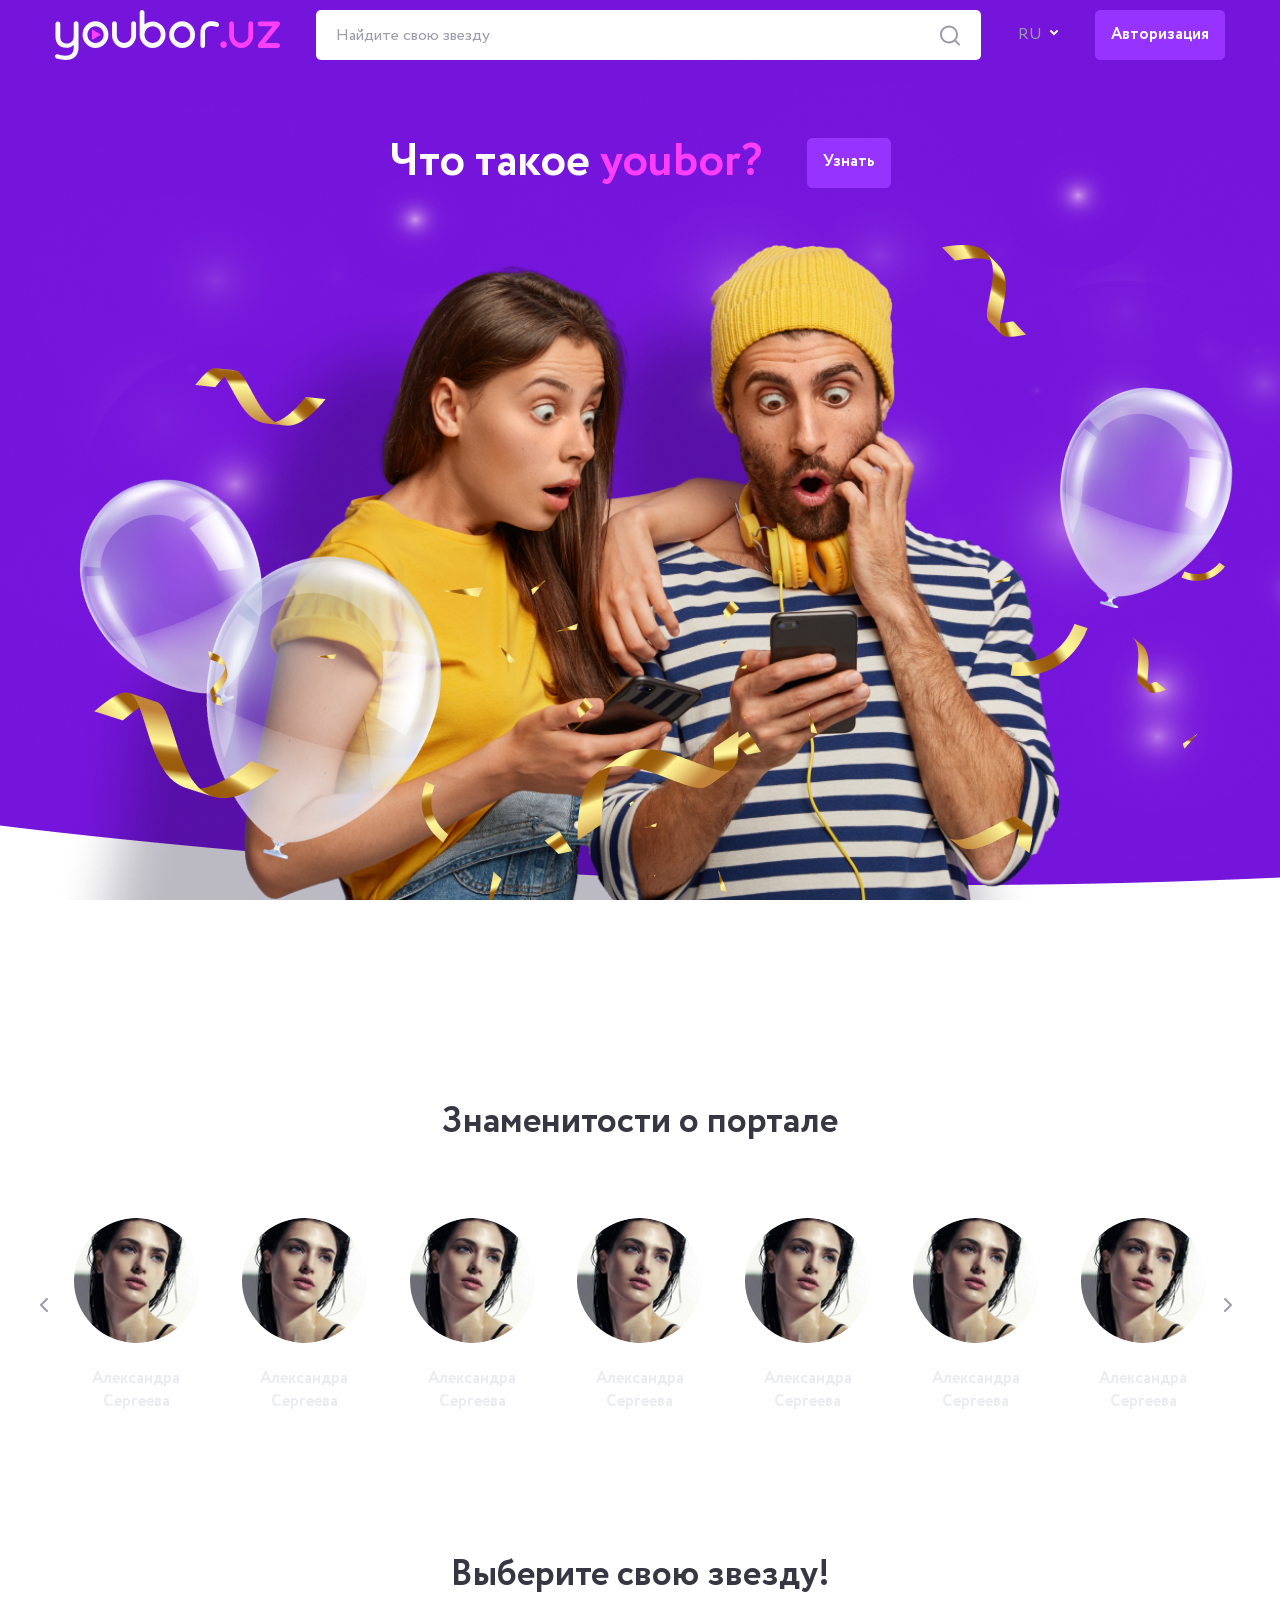
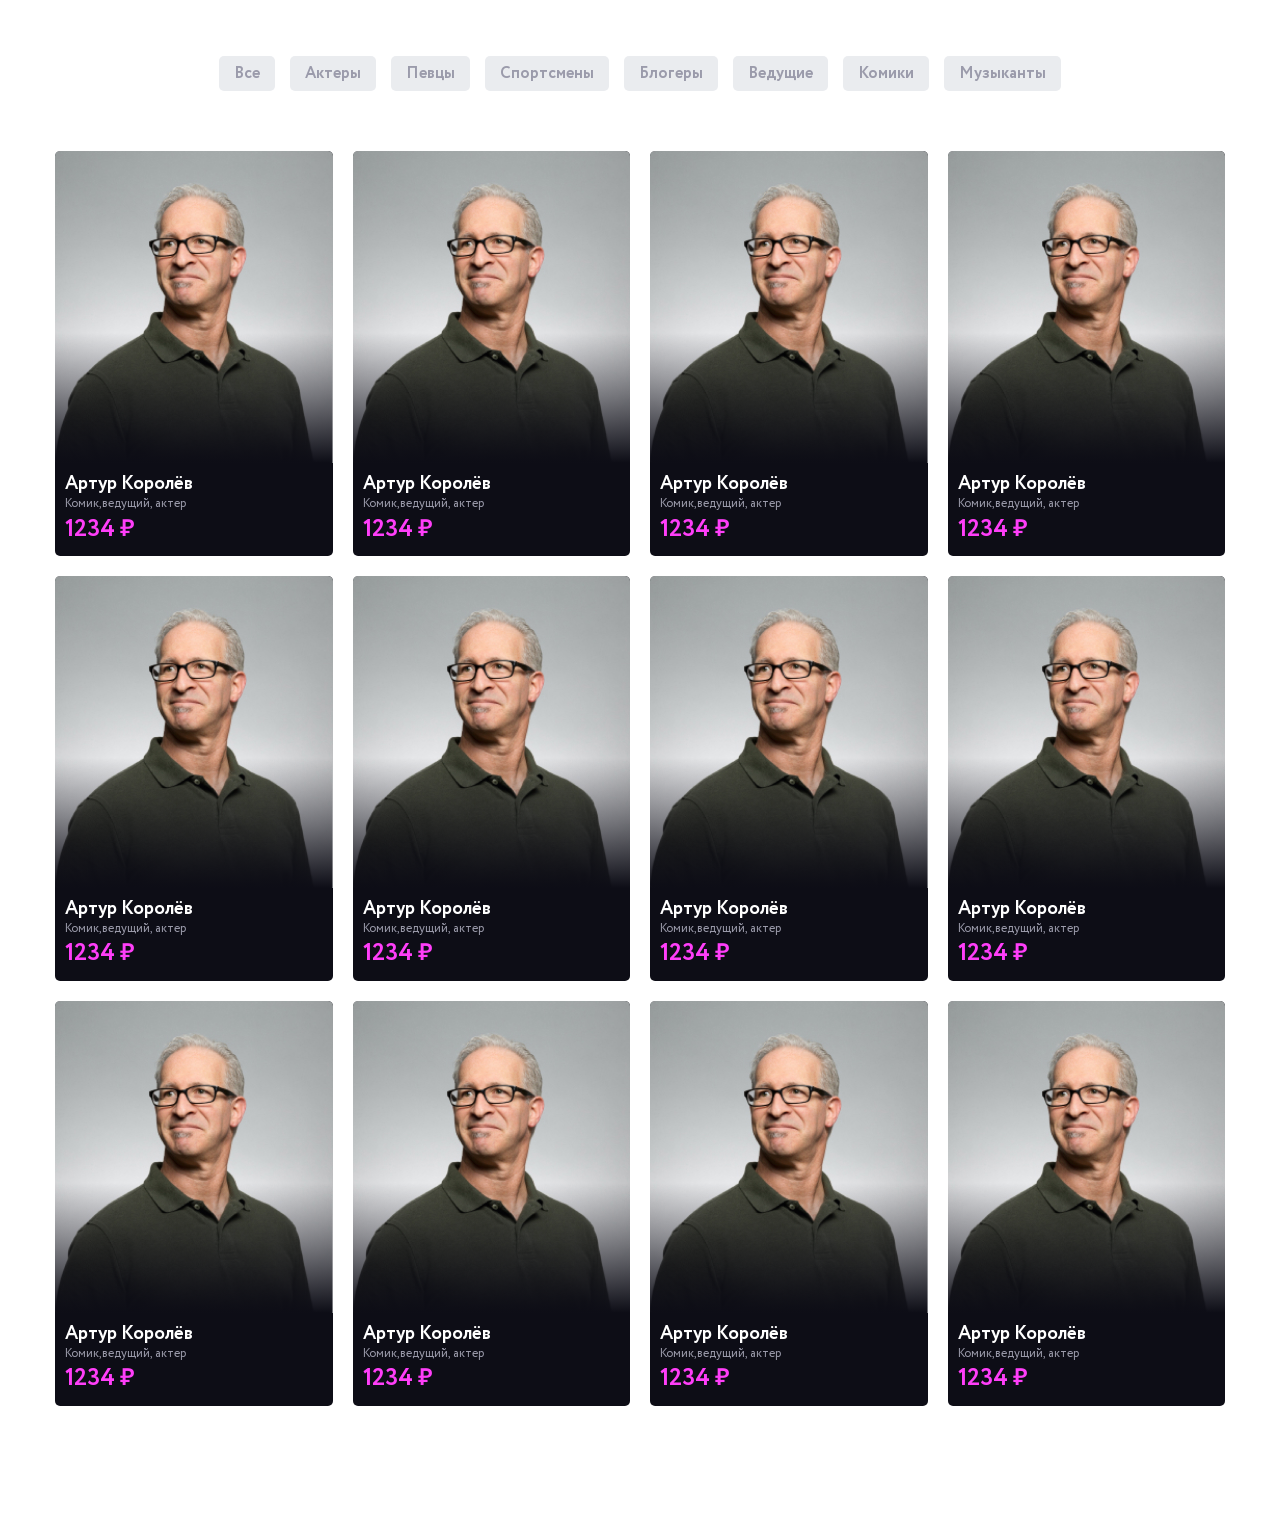
==== commit 7b8a648b: "star on work" ====
--- a/app/index.html
+++ b/app/index.html
@@ -55,7 +55,299 @@
 		</div>
 
 	</header>
-	
+
+	<main class="main">
+		
+		<section class="hero">
+			<div class="swiper hero__slider heroSlider">
+				<div class="swiper-wrapper hero__wrapper heroWrapper">
+					<div class="swiper-slide hero__slide heroSlide">
+						<div class="hero__text">
+							<h1 class="h1 hero__title">Что такое <span>youbor?</span></h1>
+							<a href="#" class="hero__btn btn">Узнать</a>
+						</div>
+						<div class="hero__img">
+							<img src="img/hero_1.jpg" alt="">
+						</div>
+					</div>
+					<div class="swiper-slide hero__slide heroSlide">
+						<div class="hero__text">
+							<h1 class="h1 hero__title">Что такое <span>youbor?</span></h1>
+							<a href="#" class="hero__btn btn">Узнать</a>
+						</div>
+						<div class="hero__img">
+							<img src="img/hero_1.jpg" alt="">
+						</div>
+					</div>
+					<div class="swiper-slide hero__slide heroSlide">
+						<div class="hero__text">
+							<h1 class="h1 hero__title">Что такое <span>youbor?</span></h1>
+							<a href="#" class="hero__btn btn">Узнать</a>
+						</div>
+						<div class="hero__img">
+							<img src="img/hero_1.jpg" alt="">
+						</div>
+					</div>
+				</div>
+			</div>
+		</section>
+
+		<section class="celeb">
+			<div class="celeb__container container">
+				<h2 class="h2 celeb__title">
+					Знаменитости о портале
+				</h2>
+
+				<div class="swiper celeb__slider celebSlider">
+					<div class="swiper-wrapper celeb__wrapper celebWrapper">
+						<div class="swiper-slide celeb__slide celebSlide">
+							<div class="celeb__img">
+								<img src="img/celeb.jpg" alt="">
+							</div>
+							<p class="celeb__name">
+								Александра<br> Сергеева
+							</p>
+						</div>
+						<div class="swiper-slide celeb__slide celebSlide">
+							<div class="celeb__img">
+								<img src="img/celeb.jpg" alt="">
+							</div>
+							<p class="celeb__name">
+								Александра<br> Сергеева
+							</p>
+						</div>
+						<div class="swiper-slide celeb__slide celebSlide">
+							<div class="celeb__img">
+								<img src="img/celeb.jpg" alt="">
+							</div>
+							<p class="celeb__name">
+								Александра<br> Сергеева
+							</p>
+						</div>
+						<div class="swiper-slide celeb__slide celebSlide">
+							<div class="celeb__img">
+								<img src="img/celeb.jpg" alt="">
+							</div>
+							<p class="celeb__name">
+								Александра<br> Сергеева
+							</p>
+						</div>
+						<div class="swiper-slide celeb__slide celebSlide">
+							<div class="celeb__img">
+								<img src="img/celeb.jpg" alt="">
+							</div>
+							<p class="celeb__name">
+								Александра<br> Сергеева
+							</p>
+						</div>
+						<div class="swiper-slide celeb__slide celebSlide">
+							<div class="celeb__img">
+								<img src="img/celeb.jpg" alt="">
+							</div>
+							<p class="celeb__name">
+								Александра<br> Сергеева
+							</p>
+						</div>
+						<div class="swiper-slide celeb__slide celebSlide">
+							<div class="celeb__img">
+								<img src="img/celeb.jpg" alt="">
+							</div>
+							<p class="celeb__name">
+								Александра<br> Сергеева
+							</p>
+						</div>
+						<div class="swiper-slide celeb__slide celebSlide">
+							<div class="celeb__img">
+								<img src="img/celeb.jpg" alt="">
+							</div>
+							<p class="celeb__name">
+								Александра<br> Сергеева
+							</p>
+						</div>
+
+					</div>
+					<div class="celeb__btn_next celebBtnNext">
+						<svg width="24" height="24" viewBox="0 0 24 24" fill="none" xmlns="http://www.w3.org/2000/svg">
+							<path d="M9 18L15 12L9 6" stroke="#9B9BAB" stroke-width="2" stroke-linecap="round" stroke-linejoin="round"/>
+						</svg>
+					</div>
+					<div class="celeb__btn_prev celebBtnPrev">
+						<svg width="8" height="14" viewBox="0 0 8 14" fill="none" xmlns="http://www.w3.org/2000/svg">
+							<path d="M7 13L1 7L7 1" stroke="#9B9BAB" stroke-width="2" stroke-linecap="round" stroke-linejoin="round"/>
+						</svg>
+					</div>
+				</div>
+				
+			</div>
+		</section>
+
+		<section class="star">
+			<div class="star__container container">
+				<h2 class="h2 star__title">
+					Выберите свою звезду!
+				</h2>
+
+				<div class="star__filter">
+					<div class="toggle">
+						<input type="checkbox" class="checkbox" name="checkbox" id="toggle__input1">
+						<label for="toggle__input1" class="label" value="1">Все</label>
+					</div>
+					<div class="toggle">
+						<input type="checkbox" class="checkbox" name="checkbox" id="toggle__input2">
+						<label for="toggle__input2" class="label" value="2">Актеры</label>
+					</div>
+					<div class="toggle">
+						<input type="checkbox" class="checkbox" name="checkbox" id="toggle__input3">
+						<label for="toggle__input3" class="label" value="3">Певцы</label>
+					</div>
+					<div class="toggle">
+						<input type="checkbox" class="checkbox" name="checkbox" id="toggle__input4">
+						<label for="toggle__input4" class="label" value="4+">Спортсмены</label>
+					</div>
+					<div class="toggle">
+						<input type="checkbox" class="checkbox" name="checkbox" id="toggle__input5">
+						<label for="toggle__input5" class="label" value="1">Блогеры</label>
+					</div>
+					<div class="toggle">
+						<input type="checkbox" class="checkbox" name="checkbox" id="toggle__input6">
+						<label for="toggle__input6" class="label" value="2">Ведущие</label>
+					</div>
+					<div class="toggle">
+						<input type="checkbox" class="checkbox" name="checkbox" id="toggle__input7">
+						<label for="toggle__input7" class="label" value="3">Комики</label>
+					</div>
+					<div class="toggle">
+						<input type="checkbox" class="checkbox" name="checkbox" id="toggle__input8">
+						<label for="toggle__input8" class="label" value="4+">Музыканты</label>
+					</div>
+				</div>
+
+				<div class="star__content">
+					<a href="#" class="star__item">
+						<div class="star__img">
+							<img src="img/star.jpg" alt="">
+						</div>
+						<div class="star__info">
+							<h3 class="h3 star__name">Артур Королёв</h3>
+							<p class="star__desc">Комик,ведущий, актер</p>
+							<p class="star__price">1234 ₽</p>
+						</div>
+					</a>
+					<a href="#" class="star__item">
+						<div class="star__img">
+							<img src="img/star.jpg" alt="">
+						</div>
+						<div class="star__info">
+							<h3 class="h3 star__name">Артур Королёв</h3>
+							<p class="star__desc">Комик,ведущий, актер</p>
+							<p class="star__price">1234 ₽</p>
+						</div>
+					</a>
+					<a href="#" class="star__item">
+						<div class="star__img">
+							<img src="img/star.jpg" alt="">
+						</div>
+						<div class="star__info">
+							<h3 class="h3 star__name">Артур Королёв</h3>
+							<p class="star__desc">Комик,ведущий, актер</p>
+							<p class="star__price">1234 ₽</p>
+						</div>
+					</a>
+					<a href="#" class="star__item">
+						<div class="star__img">
+							<img src="img/star.jpg" alt="">
+						</div>
+						<div class="star__info">
+							<h3 class="h3 star__name">Артур Королёв</h3>
+							<p class="star__desc">Комик,ведущий, актер</p>
+							<p class="star__price">1234 ₽</p>
+						</div>
+					</a>
+					<a href="#" class="star__item">
+						<div class="star__img">
+							<img src="img/star.jpg" alt="">
+						</div>
+						<div class="star__info">
+							<h3 class="h3 star__name">Артур Королёв</h3>
+							<p class="star__desc">Комик,ведущий, актер</p>
+							<p class="star__price">1234 ₽</p>
+						</div>
+					</a>
+					<a href="#" class="star__item">
+						<div class="star__img">
+							<img src="img/star.jpg" alt="">
+						</div>
+						<div class="star__info">
+							<h3 class="h3 star__name">Артур Королёв</h3>
+							<p class="star__desc">Комик,ведущий, актер</p>
+							<p class="star__price">1234 ₽</p>
+						</div>
+					</a>
+					<a href="#" class="star__item">
+						<div class="star__img">
+							<img src="img/star.jpg" alt="">
+						</div>
+						<div class="star__info">
+							<h3 class="h3 star__name">Артур Королёв</h3>
+							<p class="star__desc">Комик,ведущий, актер</p>
+							<p class="star__price">1234 ₽</p>
+						</div>
+					</a>
+					<a href="#" class="star__item">
+						<div class="star__img">
+							<img src="img/star.jpg" alt="">
+						</div>
+						<div class="star__info">
+							<h3 class="h3 star__name">Артур Королёв</h3>
+							<p class="star__desc">Комик,ведущий, актер</p>
+							<p class="star__price">1234 ₽</p>
+						</div>
+					</a>
+					<a href="#" class="star__item">
+						<div class="star__img">
+							<img src="img/star.jpg" alt="">
+						</div>
+						<div class="star__info">
+							<h3 class="h3 star__name">Артур Королёв</h3>
+							<p class="star__desc">Комик,ведущий, актер</p>
+							<p class="star__price">1234 ₽</p>
+						</div>
+					</a>
+					<a href="#" class="star__item">
+						<div class="star__img">
+							<img src="img/star.jpg" alt="">
+						</div>
+						<div class="star__info">
+							<h3 class="h3 star__name">Артур Королёв</h3>
+							<p class="star__desc">Комик,ведущий, актер</p>
+							<p class="star__price">1234 ₽</p>
+						</div>
+					</a>
+					<a href="#" class="star__item">
+						<div class="star__img">
+							<img src="img/star.jpg" alt="">
+						</div>
+						<div class="star__info">
+							<h3 class="h3 star__name">Артур Королёв</h3>
+							<p class="star__desc">Комик,ведущий, актер</p>
+							<p class="star__price">1234 ₽</p>
+						</div>
+					</a>
+					<a href="#" class="star__item">
+						<div class="star__img">
+							<img src="img/star.jpg" alt="">
+						</div>
+						<div class="star__info">
+							<h3 class="h3 star__name">Артур Королёв</h3>
+							<p class="star__desc">Комик,ведущий, актер</p>
+							<p class="star__price">1234 ₽</p>
+						</div>
+					</a>
+				</div>
+			</div>
+		</section>
+		
+	</main>
 
 	<footer class="footer">
 		<div class="footer__container container"></div>
--- a/app/css/app.min.css
+++ b/app/css/app.min.css
@@ -1 +1 @@
-*,::after,::before{-webkit-box-sizing:border-box;box-sizing:border-box}html{font-family:sans-serif;line-height:1.15;-webkit-text-size-adjust:100%;-webkit-tap-highlight-color:transparent}article,aside,figcaption,figure,footer,header,hgroup,main,nav,section{display:block}body{margin:0;font-family:-apple-system,BlinkMacSystemFont,"Segoe UI",Roboto,"Helvetica Neue",Arial,"Noto Sans","Liberation Sans",sans-serif,"Apple Color Emoji","Segoe UI Emoji","Segoe UI Symbol","Noto Color Emoji";font-size:1rem;font-weight:400;line-height:1.5;color:#212529;text-align:left;background-color:#fff}[tabindex="-1"]:focus:not(:focus-visible){outline:0!important}hr{-webkit-box-sizing:content-box;box-sizing:content-box;height:0;overflow:visible}h1,h2,h3,h4,h5,h6{margin-top:0;margin-bottom:.5rem}p{margin-top:0;margin-bottom:1rem}abbr[data-original-title],abbr[title]{text-decoration:underline;-webkit-text-decoration:underline dotted;text-decoration:underline dotted;cursor:help;border-bottom:0;-webkit-text-decoration-skip-ink:none;text-decoration-skip-ink:none}address{margin-bottom:1rem;font-style:normal;line-height:inherit}dl,ol,ul{margin-top:0;margin-bottom:1rem}ol ol,ol ul,ul ol,ul ul{margin-bottom:0}dt{font-weight:700}dd{margin-bottom:.5rem;margin-left:0}blockquote{margin:0 0 1rem}b,strong{font-weight:bolder}small{font-size:80%}sub,sup{position:relative;font-size:75%;line-height:0;vertical-align:baseline}sub{bottom:-.25em}sup{top:-.5em}a{color:#007bff;text-decoration:none;background-color:transparent}a:hover{color:#0056b3;text-decoration:underline}a:not([href]):not([class]){color:inherit;text-decoration:none}a:not([href]):not([class]):hover{color:inherit;text-decoration:none}code,kbd,pre,samp{font-family:SFMono-Regular,Menlo,Monaco,Consolas,"Liberation Mono","Courier New",monospace;font-size:1em}pre{margin-top:0;margin-bottom:1rem;overflow:auto;-ms-overflow-style:scrollbar}figure{margin:0 0 1rem}img{vertical-align:middle;border-style:none}svg{overflow:hidden;vertical-align:middle}table{border-collapse:collapse}caption{padding-top:.75rem;padding-bottom:.75rem;color:#6c757d;text-align:left;caption-side:bottom}th{text-align:inherit;text-align:-webkit-match-parent}label{display:inline-block;margin-bottom:.5rem}button{border-radius:0}button:focus:not(:focus-visible){outline:0}button,input,optgroup,select,textarea{margin:0;font-family:inherit;font-size:inherit;line-height:inherit}button,input{overflow:visible}button,select{text-transform:none}[role=button]{cursor:pointer}select{word-wrap:normal}[type=button],[type=reset],[type=submit],button{-webkit-appearance:button}[type=button]:not(:disabled),[type=reset]:not(:disabled),[type=submit]:not(:disabled),button:not(:disabled){cursor:pointer}[type=button]::-moz-focus-inner,[type=reset]::-moz-focus-inner,[type=submit]::-moz-focus-inner,button::-moz-focus-inner{padding:0;border-style:none}input[type=checkbox],input[type=radio]{-webkit-box-sizing:border-box;box-sizing:border-box;padding:0}textarea{overflow:auto;resize:vertical}fieldset{min-width:0;padding:0;margin:0;border:0}legend{display:block;width:100%;max-width:100%;padding:0;margin-bottom:.5rem;font-size:1.5rem;line-height:inherit;color:inherit;white-space:normal}progress{vertical-align:baseline}[type=number]::-webkit-inner-spin-button,[type=number]::-webkit-outer-spin-button{height:auto}[type=search]{outline-offset:-2px;-webkit-appearance:none}[type=search]::-webkit-search-decoration{-webkit-appearance:none}::-webkit-file-upload-button{font:inherit;-webkit-appearance:button}output{display:inline-block}summary{display:list-item;cursor:pointer}template{display:none}[hidden]{display:none!important}@font-face{font-family:swiper-icons;src:url("data:application/font-woff;charset=utf-8;base64, [base64]//wADZ2x5ZgAAAywAAADMAAAD2MHtryVoZWFkAAABbAAAADAAAAA2E2+eoWhoZWEAAAGcAAAAHwAAACQC9gDzaG10eAAAAigAAAAZAAAArgJkABFsb2NhAAAC0AAAAFoAAABaFQAUGG1heHAAAAG8AAAAHwAAACAAcABAbmFtZQAAA/gAAAE5AAACXvFdBwlwb3N0AAAFNAAAAGIAAACE5s74hXjaY2BkYGAAYpf5Hu/j+W2+MnAzMYDAzaX6QjD6/4//Bxj5GA8AuRwMYGkAPywL13jaY2BkYGA88P8Agx4j+/8fQDYfA1AEBWgDAIB2BOoAeNpjYGRgYNBh4GdgYgABEMnIABJzYNADCQAACWgAsQB42mNgYfzCOIGBlYGB0YcxjYGBwR1Kf2WQZGhhYGBiYGVmgAFGBiQQkOaawtDAoMBQxXjg/wEGPcYDDA4wNUA2CCgwsAAAO4EL6gAAeNpj2M0gyAACqxgGNWBkZ2D4/wMA+xkDdgAAAHjaY2BgYGaAYBkGRgYQiAHyGMF8FgYHIM3DwMHABGQrMOgyWDLEM1T9/w8UBfEMgLzE////P/5//f/V/xv+r4eaAAeMbAxwIUYmIMHEgKYAYjUcsDAwsLKxc3BycfPw8jEQA/[base64]/uznmfPFBNODM2K7MTQ45YEAZqGP81AmGGcF3iPqOop0r1SPTaTbVkfUe4HXj97wYE+yNwWYxwWu4v1ugWHgo3S1XdZEVqWM7ET0cfnLGxWfkgR42o2PvWrDMBSFj/IHLaF0zKjRgdiVMwScNRAoWUoH78Y2icB/yIY09An6AH2Bdu/UB+yxopYshQiEvnvu0dURgDt8QeC8PDw7Fpji3fEA4z/PEJ6YOB5hKh4dj3EvXhxPqH/SKUY3rJ7srZ4FZnh1PMAtPhwP6fl2PMJMPDgeQ4rY8YT6Gzao0eAEA409DuggmTnFnOcSCiEiLMgxCiTI6Cq5DZUd3Qmp10vO0LaLTd2cjN4fOumlc7lUYbSQcZFkutRG7g6JKZKy0RmdLY680CDnEJ+UMkpFFe1RN7nxdVpXrC4aTtnaurOnYercZg2YVmLN/d/gczfEimrE/fs/bOuq29Zmn8tloORaXgZgGa78yO9/cnXm2BpaGvq25Dv9S4E9+5SIc9PqupJKhYFSSl47+Qcr1mYNAAAAeNptw0cKwkAAAMDZJA8Q7OUJvkLsPfZ6zFVERPy8qHh2YER+3i/BP83vIBLLySsoKimrqKqpa2hp6+jq6RsYGhmbmJqZSy0sraxtbO3sHRydnEMU4uR6yx7JJXveP7WrDycAAAAAAAH//wACeNpjYGRgYOABYhkgZgJCZgZNBkYGLQZtIJsFLMYAAAw3ALgAeNolizEKgDAQBCchRbC2sFER0YD6qVQiBCv/H9ezGI6Z5XBAw8CBK/m5iQQVauVbXLnOrMZv2oLdKFa8Pjuru2hJzGabmOSLzNMzvutpB3N42mNgZGBg4GKQYzBhYMxJLMlj4GBgAYow/P/PAJJhLM6sSoWKfWCAAwDAjgbRAAB42mNgYGBkAIIbCZo5IPrmUn0hGA0AO8EFTQAA") format("woff");font-weight:400;font-style:normal}:root{--swiper-theme-color:#007aff}.swiper-container{margin-left:auto;margin-right:auto;position:relative;overflow:hidden;list-style:none;padding:0;z-index:1}.swiper-container-vertical>.swiper-wrapper{-webkit-box-orient:vertical;-webkit-box-direction:normal;-ms-flex-direction:column;flex-direction:column}.swiper-wrapper{position:relative;width:100%;height:100%;z-index:1;display:-webkit-box;display:-ms-flexbox;display:flex;-webkit-transition-property:-webkit-transform;transition-property:-webkit-transform;-o-transition-property:transform;transition-property:transform;transition-property:transform,-webkit-transform;-webkit-box-sizing:content-box;box-sizing:content-box}.swiper-container-android .swiper-slide,.swiper-wrapper{-webkit-transform:translate3d(0,0,0);transform:translate3d(0,0,0)}.swiper-container-multirow>.swiper-wrapper{-ms-flex-wrap:wrap;flex-wrap:wrap}.swiper-container-multirow-column>.swiper-wrapper{-ms-flex-wrap:wrap;flex-wrap:wrap;-webkit-box-orient:vertical;-webkit-box-direction:normal;-ms-flex-direction:column;flex-direction:column}.swiper-container-free-mode>.swiper-wrapper{-webkit-transition-timing-function:ease-out;-o-transition-timing-function:ease-out;transition-timing-function:ease-out;margin:0 auto}.swiper-container-pointer-events{-ms-touch-action:pan-y;touch-action:pan-y}.swiper-container-pointer-events.swiper-container-vertical{-ms-touch-action:pan-x;touch-action:pan-x}.swiper-slide{-ms-flex-negative:0;flex-shrink:0;width:100%;height:100%;position:relative;-webkit-transition-property:-webkit-transform;transition-property:-webkit-transform;-o-transition-property:transform;transition-property:transform;transition-property:transform,-webkit-transform}.swiper-slide-invisible-blank{visibility:hidden}.swiper-container-autoheight,.swiper-container-autoheight .swiper-slide{height:auto}.swiper-container-autoheight .swiper-wrapper{-webkit-box-align:start;-ms-flex-align:start;align-items:flex-start;-webkit-transition-property:height,-webkit-transform;transition-property:height,-webkit-transform;-o-transition-property:transform,height;transition-property:transform,height;transition-property:transform,height,-webkit-transform}.swiper-container-3d{-webkit-perspective:1200px;perspective:1200px}.swiper-container-3d .swiper-cube-shadow,.swiper-container-3d .swiper-slide,.swiper-container-3d .swiper-slide-shadow-bottom,.swiper-container-3d .swiper-slide-shadow-left,.swiper-container-3d .swiper-slide-shadow-right,.swiper-container-3d .swiper-slide-shadow-top,.swiper-container-3d .swiper-wrapper{-webkit-transform-style:preserve-3d;transform-style:preserve-3d}.swiper-container-3d .swiper-slide-shadow-bottom,.swiper-container-3d .swiper-slide-shadow-left,.swiper-container-3d .swiper-slide-shadow-right,.swiper-container-3d .swiper-slide-shadow-top{position:absolute;left:0;top:0;width:100%;height:100%;pointer-events:none;z-index:10}.swiper-container-3d .swiper-slide-shadow-left{background-image:-webkit-gradient(linear,right top,left top,from(rgba(0,0,0,.5)),to(rgba(0,0,0,0)));background-image:-o-linear-gradient(right,rgba(0,0,0,.5),rgba(0,0,0,0));background-image:linear-gradient(to left,rgba(0,0,0,.5),rgba(0,0,0,0))}.swiper-container-3d .swiper-slide-shadow-right{background-image:-webkit-gradient(linear,left top,right top,from(rgba(0,0,0,.5)),to(rgba(0,0,0,0)));background-image:-o-linear-gradient(left,rgba(0,0,0,.5),rgba(0,0,0,0));background-image:linear-gradient(to right,rgba(0,0,0,.5),rgba(0,0,0,0))}.swiper-container-3d .swiper-slide-shadow-top{background-image:-webkit-gradient(linear,left bottom,left top,from(rgba(0,0,0,.5)),to(rgba(0,0,0,0)));background-image:-o-linear-gradient(bottom,rgba(0,0,0,.5),rgba(0,0,0,0));background-image:linear-gradient(to top,rgba(0,0,0,.5),rgba(0,0,0,0))}.swiper-container-3d .swiper-slide-shadow-bottom{background-image:-webkit-gradient(linear,left top,left bottom,from(rgba(0,0,0,.5)),to(rgba(0,0,0,0)));background-image:-o-linear-gradient(top,rgba(0,0,0,.5),rgba(0,0,0,0));background-image:linear-gradient(to bottom,rgba(0,0,0,.5),rgba(0,0,0,0))}.swiper-container-css-mode>.swiper-wrapper{overflow:auto;scrollbar-width:none;-ms-overflow-style:none}.swiper-container-css-mode>.swiper-wrapper::-webkit-scrollbar{display:none}.swiper-container-css-mode>.swiper-wrapper>.swiper-slide{scroll-snap-align:start start}.swiper-container-horizontal.swiper-container-css-mode>.swiper-wrapper{-webkit-scroll-snap-type:x mandatory;-ms-scroll-snap-type:x mandatory;scroll-snap-type:x mandatory}.swiper-container-vertical.swiper-container-css-mode>.swiper-wrapper{-webkit-scroll-snap-type:y mandatory;-ms-scroll-snap-type:y mandatory;scroll-snap-type:y mandatory}.form{position:relative}.form::after,.form::before{content:'';position:absolute;top:0;left:0}@font-face{font-family:Circe;font-style:normal;font-weight:400;src:url(../fonts/Circe-Regular.woff2) format("woff2");font-display:swap}@font-face{font-family:Circe;font-style:normal;font-weight:700;src:url(../fonts/Circe-Bold.woff2) format("woff2");font-display:swap}body{overflow-x:hidden;position:relative;min-width:320px;font-family:Circe,sans-serif;font-size:16px;color:#9b9bab;line-height:1.4;font-weight:400;min-height:100vh;display:-webkit-box;display:-ms-flexbox;display:flex;-webkit-box-orient:vertical;-webkit-box-direction:normal;-ms-flex-direction:column;flex-direction:column;-webkit-box-pack:justify;-ms-flex-pack:justify;justify-content:space-between}::-moz-selection{background-color:#9633ff;color:#fff}::selection{background-color:#9633ff;color:#fff}::-webkit-input-placeholder{color:#666}::-moz-placeholder{color:#666}:-ms-input-placeholder{color:#666}::-ms-input-placeholder{color:#666}::placeholder{color:#666}h1,h2,h3,h4,h5,h6{font-weight:700;line-height:1.2;margin:0;padding:0}ul{margin:0;padding:0;list-style-type:none}b,strong{font-weight:700}p{margin:0;padding:0}a,button{-webkit-transition:all .6s;-o-transition:all .6s;transition:all .6s}a:focus,a:hover,button:focus,button:hover{outline:0;text-decoration:none;outline:0}input,select,textarea{-webkit-transition:all .6s;-o-transition:all .6s;transition:all .6s;outline:0;-webkit-box-shadow:none;box-shadow:none;border:1px solid #000}input:focus:required:invalid,select:focus:required:invalid,textarea:focus:required:invalid{border-color:red;outline:0;-webkit-box-shadow:none;box-shadow:none;-webkit-appearance:none}input:required:valid,select:required:valid,textarea:required:valid{border-color:green;outline:0;-webkit-box-shadow:none;box-shadow:none;-webkit-appearance:none}input::-webkit-input-placeholder,select::-webkit-input-placeholder,textarea::-webkit-input-placeholder{color:#9b9bab}input::-moz-placeholder,select::-moz-placeholder,textarea::-moz-placeholder{color:#9b9bab}input:-ms-input-placeholder,select:-ms-input-placeholder,textarea:-ms-input-placeholder{color:#9b9bab}input::-ms-input-placeholder,select::-ms-input-placeholder,textarea::-ms-input-placeholder{color:#9b9bab}input::placeholder,select::placeholder,textarea::placeholder{color:#9b9bab}.container{width:100%;max-width:1200px;padding:0 15px;margin:0 auto}@media only screen and (max-width:1200px){.container{max-width:992px}}@media only screen and (max-width:992px){.container{max-width:768px}}@media only screen and (max-width:767px){.container{max-width:576px}}@media only screen and (max-width:576px){.container{max-width:480px}}.btn,.form__btn_button{position:relative;display:-webkit-box;display:-ms-flexbox;display:flex;-webkit-box-pack:center;-ms-flex-pack:center;justify-content:center;-webkit-box-align:center;-ms-flex-align:center;align-items:center;height:50px;border-radius:5px;max-width:-webkit-fit-content;max-width:-moz-fit-content;max-width:fit-content;border:1px solid #9633ff;background-color:#9633ff;padding:0 15px;font-size:16px;color:#fff;font-weight:700;-webkit-transition:all .6s;-o-transition:all .6s;transition:all .6s}.btn:hover,.form__btn_button:hover{border:1px solid #ff3ef9;background:#ff3ef9;color:#fff;cursor:pointer}.btn:active,.form__btn_button:active{border:1px solid #fff;background:#ff3ef9;color:#fff}.hamburger{position:relative;padding:0;border:none;background-color:transparent;-webkit-transition:all .3s;-o-transition:all .3s;transition:all .3s;width:25px;height:18px;margin-right:15px;outline:0;display:none}.hamburger:hover span{background-color:#9633ff}.hamburger:hover span::after,.hamburger:hover span::before{background-color:#9633ff}.hamburger__item{position:absolute;right:0;top:50%;width:12px;height:2px;background-color:#9b9bab;border-radius:4px;-webkit-transition:all .6s;-o-transition:all .6s;transition:all .6s;bottom:0}.hamburger__item::after,.hamburger__item::before{content:'';display:block;position:absolute;right:0;background-color:#9b9bab;height:2px;-webkit-transition:all .6s;-o-transition:all .6s;transition:all .6s}.hamburger__item::before{top:7px;width:18px}.hamburger__item::after{top:-7px;width:25px}.hamburger--active{z-index:100}.hamburger--active:hover span{background-color:transparent}.hamburger--active:hover span::after,.hamburger--active:hover span::before{background-color:#9633ff}.hamburger--active .hamburger__item{background-color:transparent}.hamburger--active .hamburger__item::before{top:0;width:25px;-webkit-transform:rotate(45deg);-ms-transform:rotate(45deg);transform:rotate(45deg)}.hamburger--active .hamburger__item::after{top:0;width:25px;-webkit-transform:rotate(-45deg);-ms-transform:rotate(-45deg);transform:rotate(-45deg)}.header{position:fixed;top:0;right:0;left:0;padding:20px 0;background:#000}.header__container{display:-webkit-box;display:-ms-flexbox;display:flex;-ms-flex-wrap:wrap;flex-wrap:wrap;-webkit-box-align:center;-ms-flex-align:center;align-items:center;-webkit-box-pack:justify;-ms-flex-pack:justify;justify-content:space-between}@media only screen and (max-width:767px){.header__container{-webkit-box-orient:vertical;-webkit-box-direction:normal;-ms-flex-direction:column;flex-direction:column;gap:15px}}.header__wrap{display:-webkit-box;display:-ms-flexbox;display:flex;-ms-flex-wrap:wrap;flex-wrap:wrap;-webkit-box-align:center;-ms-flex-align:center;align-items:center;-webkit-box-pack:justify;-ms-flex-pack:justify;justify-content:space-between;width:100%;gap:15px}.header__logo{display:block;width:225px}@media only screen and (max-width:992px){.header__logo{max-width:150px}}@media only screen and (max-width:480px){.header__logo{max-width:100px}}.header__logo img{width:100%;height:auto}.header__search{max-width:665px;width:100%}@media only screen and (max-width:1200px){.header__search{max-width:400px}}@media only screen and (max-width:992px){.header__search{max-width:300px}}@media only screen and (max-width:767px){.header__search{display:none}}.header__search--mobile{max-width:100%;display:none}@media only screen and (max-width:767px){.header__search--mobile{display:block}}.header__search input{height:50px;width:100%;border-radius:5px;padding:0 20px}@media only screen and (max-width:767px){.header__search input{height:40px}}.header__lang{position:relative}.header__lang:hover{cursor:pointer}.header__lang:hover .header__lang_item img{-webkit-transform:rotate(180deg);-ms-transform:rotate(180deg);transform:rotate(180deg)}.header__lang:hover .header__lang_submenu{visibility:visible;opacity:1}.header__lang_item{display:-webkit-box;display:-ms-flexbox;display:flex;-webkit-box-align:start;-ms-flex-align:start;align-items:flex-start;gap:7px}.header__lang_item img{margin-top:5px;-webkit-transition:all .6s;-o-transition:all .6s;transition:all .6s}.header__lang_submenu{position:absolute;left:-5px;background:#fff;border-radius:5px;visibility:hidden;opacity:0;-webkit-transition:all .6s;-o-transition:all .6s;transition:all .6s}.header__lang_submenu a{color:#373743;display:-webkit-box;display:-ms-flexbox;display:flex;-webkit-box-align:center;-ms-flex-align:center;align-items:center;-webkit-box-pack:center;-ms-flex-pack:center;justify-content:center;height:100%;padding:5px 5px 0 5px}@media only screen and (max-width:480px){.header__btn{max-width:100px;font-size:14px;height:40px}}.section{padding:150px 0}.section__container{display:-webkit-box;display:-ms-flexbox;display:flex;-ms-flex-wrap:wrap;flex-wrap:wrap;gap:15px}.footer__container{display:-webkit-box;display:-ms-flexbox;display:flex;-ms-flex-wrap:wrap;flex-wrap:wrap;-webkit-box-align:center;-ms-flex-align:center;align-items:center;-webkit-box-pack:justify;-ms-flex-pack:justify;justify-content:space-between}.modal{display:-webkit-box;display:-ms-flexbox;display:flex;visibility:hidden;opacity:0;position:fixed;top:0;left:0;right:0;bottom:0;min-width:100vw;min-height:100vh;padding:30px;z-index:10000;background-color:rgba(26,26,29,.7);overflow:auto;padding:40px 0;-webkit-transition:all .6s;-o-transition:all .6s;transition:all .6s}.modal.active{opacity:1;visibility:visible}.modal.active .modal__form{-webkit-transform:translate(0,0);-ms-transform:translate(0,0);transform:translate(0,0);opacity:1}.modal__close{position:absolute;right:0;top:-40px;display:block;width:30px;height:30px;border-radius:50%;border:none;cursor:pointer;-webkit-transition:all .6s;-o-transition:all .6s;transition:all .6s;background-color:transparent}@media only screen and (max-width:576px){.modal__close{width:30px;height:30px}}.modal__close:hover{outline:0;-webkit-transform:rotate(90deg);-ms-transform:rotate(90deg);transform:rotate(90deg)}.modal__close:hover span{background:#9633ff}.modal__close span{display:block;position:absolute;left:50%;top:50%;background:#fff;-webkit-transition:all .6s;-o-transition:all .6s;transition:all .6s;border-radius:4px;height:22px;width:3px}.modal__close span:first-child{-webkit-transform:translate(-50%,-50%) rotate(45deg);-ms-transform:translate(-50%,-50%) rotate(45deg);transform:translate(-50%,-50%) rotate(45deg)}.modal__close span:last-child{-webkit-transform:translate(-50%,-50%) rotate(-45deg);-ms-transform:translate(-50%,-50%) rotate(-45deg);transform:translate(-50%,-50%) rotate(-45deg)}.modal__form{z-index:1;background-color:#fff;-webkit-box-shadow:0 0 16px rgba(0,0,0,.29);box-shadow:0 0 16px rgba(0,0,0,.29);width:100%;max-width:500px;height:auto;padding:50px;border:1px solid #8d8d8e;margin:auto;-webkit-transform:translate(0,-150px);-ms-transform:translate(0,-150px);transform:translate(0,-150px);-webkit-transition:all .6s;-o-transition:all .6s;transition:all .6s}.modal__form::after{border-radius:20px}@media only screen and (max-width:992px){.modal__form{max-width:90vw;padding:40px}}@media only screen and (max-width:576px){.modal__form{padding:25px}}.modal h3{text-transform:none;font-size:1.3em;margin-bottom:20px;text-align:center;font-weight:600}.form{position:relative;max-width:500px}.form::after{width:100%;height:100%;background-color:rgba(255,255,255,.7);background-image:url(../img/loading.gif);background-repeat:no-repeat;background-position:center;background-size:120px;visibility:hidden;opacity:0;z-index:100;-webkit-transition:all .6s;-o-transition:all .6s;transition:all .6s}.form._sending::after{opacity:1;visibility:visible}.form__item{position:relative;margin-bottom:15px}.form__label{font-size:16px;font-weight:500;margin-bottom:5px}.form__input{width:100%;height:40px;line-height:40px;padding:0 15px}.form__input::-webkit-input-placeholder{line-height:40px;font-size:16px}.form__input::-moz-placeholder{line-height:40px;font-size:16px}.form__input:-ms-input-placeholder{line-height:40px;font-size:16px}.form__input::-ms-input-placeholder{line-height:40px;font-size:16px}.form__input::placeholder{line-height:40px;font-size:16px}.form__input:focus{-webkit-box-shadow:0 0 4px 0 #9b9bab;box-shadow:0 0 4px 0 #9b9bab}.form__input._error{-webkit-box-shadow:0 0 4px 0 red;box-shadow:0 0 4px 0 red;border-color:red}.form__textarea{width:100%;resize:none;min-height:120px;padding:15px}.form__textarea._error{-webkit-box-shadow:0 0 4px 0 red;box-shadow:0 0 4px 0 red;border-color:red}.form__options_label{position:relative;display:-webkit-inline-box;display:-ms-inline-flexbox;display:inline-flex;font-size:16px;line-height:140%;-webkit-box-align:center;-ms-flex-align:center;align-items:center}.form__options_label::before{content:'';-ms-flex-item-align:start;-ms-grid-row-align:start;align-self:start;-webkit-box-flex:0;-ms-flex:0 0 24px;flex:0 0 24px;height:24px;background-color:#373743;border-radius:50%;margin-right:10px}.form__options_label::after{content:'';position:absolute;top:4px;left:4px;width:16px;height:16px;border-radius:50%;background-color:#fff;-webkit-transform:scale(0);-ms-transform:scale(0);transform:scale(0);-webkit-transition:all .6s;-o-transition:all .6s;transition:all .6s}.form__options_input{display:none}.form__options_input:checked+.form__options_label::after{-webkit-transform:scale(1);-ms-transform:scale(1);transform:scale(1)}.form__select{height:50px;width:100%;border-radius:5px;font-size:16px;padding:0 15px}.form__file_item{position:relative;margin-bottom:10px}.form__file_input{position:absolute;left:0;top:0;width:100%;height:100%;opacity:0;font-size:0}.form__file_button{display:-webkit-inline-box;display:-ms-inline-flexbox;display:inline-flex;min-height:40px;border-radius:30px;-webkit-box-pack:center;-ms-flex-pack:center;justify-content:center;-webkit-box-align:center;-ms-flex-align:center;align-items:center;background-color:#373743;color:#fff;padding:0 15px;cursor:pointer}.form__file_preview{display:inline-block;max-width:100px}.form__file_preview img{max-width:100%}.form__checkbox._error .form__checkbox_label::before{-webkit-box-shadow:0 0 7px 0 red;box-shadow:0 0 7px 0 red}.form__checkbox_label{position:relative;width:100%;font-size:16px;line-height:140%;display:-webkit-inline-box;display:-ms-inline-flexbox;display:inline-flex;-webkit-box-align:center;-ms-flex-align:center;align-items:center;cursor:pointer}.form__checkbox_label::before{content:'';-ms-flex-item-align:start;align-self:flex-start;-webkit-box-flex:0;-ms-flex:0 0 24px;flex:0 0 24px;height:24px;background-color:#373743;border-radius:4px;margin-right:10px;-webkit-transition:all .6s;-o-transition:all .6s;transition:all .6s}.form__checkbox_label::after{content:'';width:16px;height:16px;position:absolute;top:4px;left:4px;background-color:#fff;-webkit-transform:scale(0);-ms-transform:scale(0);transform:scale(0);-webkit-transition:all .6s;-o-transition:all .6s;transition:all .6s}.form__checkbox_label a{color:#9b9bab}.form__checkbox_input{display:none}.form__checkbox_input:checked+.form__checkbox_label::after{-webkit-transform:scale(1);-ms-transform:scale(1);transform:scale(1)}.form__btn{-webkit-box-ordinal-group:2;-ms-flex-order:1;order:1}.form__error{position:absolute;bottom:-15px;right:25px;left:25px;-webkit-transition:all .3s;-o-transition:all .3s;transition:all .3s;-webkit-animation:error .3s linear 1 forwards;animation:error .3s linear 1 forwards;color:#fff;text-align:center;font-weight:600;background-color:red;border-radius:10px;z-index:1}.form__error::before{content:'';position:absolute;left:50%;top:-8px;margin-left:-2px;border-bottom:4px solid red;border-left:4px solid transparent;border-right:4px solid transparent;border-top:4px solid transparent}.form__nav_wrap{display:-webkit-box;display:-ms-flexbox;display:flex;-webkit-box-orient:vertical;-webkit-box-direction:normal;-ms-flex-direction:column;flex-direction:column;margin-bottom:20px}.form__nav_item{display:-webkit-box;display:-ms-flexbox;display:flex;margin-bottom:10px}.form__nav_button{display:-webkit-box;display:-ms-flexbox;display:flex;-ms-flex-negative:0;flex-shrink:0}.form__nav_button a{display:-webkit-box;display:-ms-flexbox;display:flex;-webkit-box-pack:center;-ms-flex-pack:center;justify-content:center;-webkit-box-align:center;-ms-flex-align:center;align-items:center;width:40px;height:40px;border-radius:50%;-webkit-box-shadow:0 0 5px 0 rgba(0,0,0,.3);box-shadow:0 0 5px 0 rgba(0,0,0,.3);padding:0;margin-left:10px}.form__nav_button img{max-width:50%}+*,::after,::before{-webkit-box-sizing:border-box;box-sizing:border-box}html{font-family:sans-serif;line-height:1.15;-webkit-text-size-adjust:100%;-webkit-tap-highlight-color:transparent}article,aside,figcaption,figure,footer,header,hgroup,main,nav,section{display:block}body{margin:0;font-family:-apple-system,BlinkMacSystemFont,"Segoe UI",Roboto,"Helvetica Neue",Arial,"Noto Sans","Liberation Sans",sans-serif,"Apple Color Emoji","Segoe UI Emoji","Segoe UI Symbol","Noto Color Emoji";font-size:1rem;font-weight:400;line-height:1.5;color:#212529;text-align:left;background-color:#fff}[tabindex="-1"]:focus:not(:focus-visible){outline:0!important}hr{-webkit-box-sizing:content-box;box-sizing:content-box;height:0;overflow:visible}h1,h2,h3,h4,h5,h6{margin-top:0;margin-bottom:.5rem}p{margin-top:0;margin-bottom:1rem}abbr[data-original-title],abbr[title]{text-decoration:underline;-webkit-text-decoration:underline dotted;text-decoration:underline dotted;cursor:help;border-bottom:0;-webkit-text-decoration-skip-ink:none;text-decoration-skip-ink:none}address{margin-bottom:1rem;font-style:normal;line-height:inherit}dl,ol,ul{margin-top:0;margin-bottom:1rem}ol ol,ol ul,ul ol,ul ul{margin-bottom:0}dt{font-weight:700}dd{margin-bottom:.5rem;margin-left:0}blockquote{margin:0 0 1rem}b,strong{font-weight:bolder}small{font-size:80%}sub,sup{position:relative;font-size:75%;line-height:0;vertical-align:baseline}sub{bottom:-.25em}sup{top:-.5em}a{color:#007bff;text-decoration:none;background-color:transparent}a:hover{color:#0056b3;text-decoration:underline}a:not([href]):not([class]){color:inherit;text-decoration:none}a:not([href]):not([class]):hover{color:inherit;text-decoration:none}code,kbd,pre,samp{font-family:SFMono-Regular,Menlo,Monaco,Consolas,"Liberation Mono","Courier New",monospace;font-size:1em}pre{margin-top:0;margin-bottom:1rem;overflow:auto;-ms-overflow-style:scrollbar}figure{margin:0 0 1rem}img{vertical-align:middle;border-style:none}svg{overflow:hidden;vertical-align:middle}table{border-collapse:collapse}caption{padding-top:.75rem;padding-bottom:.75rem;color:#6c757d;text-align:left;caption-side:bottom}th{text-align:inherit;text-align:-webkit-match-parent}label{display:inline-block;margin-bottom:.5rem}button{border-radius:0}button:focus:not(:focus-visible){outline:0}button,input,optgroup,select,textarea{margin:0;font-family:inherit;font-size:inherit;line-height:inherit}button,input{overflow:visible}button,select{text-transform:none}[role=button]{cursor:pointer}select{word-wrap:normal}[type=button],[type=reset],[type=submit],button{-webkit-appearance:button}[type=button]:not(:disabled),[type=reset]:not(:disabled),[type=submit]:not(:disabled),button:not(:disabled){cursor:pointer}[type=button]::-moz-focus-inner,[type=reset]::-moz-focus-inner,[type=submit]::-moz-focus-inner,button::-moz-focus-inner{padding:0;border-style:none}input[type=checkbox],input[type=radio]{-webkit-box-sizing:border-box;box-sizing:border-box;padding:0}textarea{overflow:auto;resize:vertical}fieldset{min-width:0;padding:0;margin:0;border:0}legend{display:block;width:100%;max-width:100%;padding:0;margin-bottom:.5rem;font-size:1.5rem;line-height:inherit;color:inherit;white-space:normal}progress{vertical-align:baseline}[type=number]::-webkit-inner-spin-button,[type=number]::-webkit-outer-spin-button{height:auto}[type=search]{outline-offset:-2px;-webkit-appearance:none}[type=search]::-webkit-search-decoration{-webkit-appearance:none}::-webkit-file-upload-button{font:inherit;-webkit-appearance:button}output{display:inline-block}summary{display:list-item;cursor:pointer}template{display:none}[hidden]{display:none!important}@font-face{font-family:swiper-icons;src:url("data:application/font-woff;charset=utf-8;base64, [base64]//wADZ2x5ZgAAAywAAADMAAAD2MHtryVoZWFkAAABbAAAADAAAAA2E2+eoWhoZWEAAAGcAAAAHwAAACQC9gDzaG10eAAAAigAAAAZAAAArgJkABFsb2NhAAAC0AAAAFoAAABaFQAUGG1heHAAAAG8AAAAHwAAACAAcABAbmFtZQAAA/gAAAE5AAACXvFdBwlwb3N0AAAFNAAAAGIAAACE5s74hXjaY2BkYGAAYpf5Hu/j+W2+MnAzMYDAzaX6QjD6/4//Bxj5GA8AuRwMYGkAPywL13jaY2BkYGA88P8Agx4j+/8fQDYfA1AEBWgDAIB2BOoAeNpjYGRgYNBh4GdgYgABEMnIABJzYNADCQAACWgAsQB42mNgYfzCOIGBlYGB0YcxjYGBwR1Kf2WQZGhhYGBiYGVmgAFGBiQQkOaawtDAoMBQxXjg/wEGPcYDDA4wNUA2CCgwsAAAO4EL6gAAeNpj2M0gyAACqxgGNWBkZ2D4/wMA+xkDdgAAAHjaY2BgYGaAYBkGRgYQiAHyGMF8FgYHIM3DwMHABGQrMOgyWDLEM1T9/w8UBfEMgLzE////P/5//f/V/xv+r4eaAAeMbAxwIUYmIMHEgKYAYjUcsDAwsLKxc3BycfPw8jEQA/[base64]/uznmfPFBNODM2K7MTQ45YEAZqGP81AmGGcF3iPqOop0r1SPTaTbVkfUe4HXj97wYE+yNwWYxwWu4v1ugWHgo3S1XdZEVqWM7ET0cfnLGxWfkgR42o2PvWrDMBSFj/IHLaF0zKjRgdiVMwScNRAoWUoH78Y2icB/yIY09An6AH2Bdu/UB+yxopYshQiEvnvu0dURgDt8QeC8PDw7Fpji3fEA4z/PEJ6YOB5hKh4dj3EvXhxPqH/SKUY3rJ7srZ4FZnh1PMAtPhwP6fl2PMJMPDgeQ4rY8YT6Gzao0eAEA409DuggmTnFnOcSCiEiLMgxCiTI6Cq5DZUd3Qmp10vO0LaLTd2cjN4fOumlc7lUYbSQcZFkutRG7g6JKZKy0RmdLY680CDnEJ+UMkpFFe1RN7nxdVpXrC4aTtnaurOnYercZg2YVmLN/d/gczfEimrE/fs/bOuq29Zmn8tloORaXgZgGa78yO9/cnXm2BpaGvq25Dv9S4E9+5SIc9PqupJKhYFSSl47+Qcr1mYNAAAAeNptw0cKwkAAAMDZJA8Q7OUJvkLsPfZ6zFVERPy8qHh2YER+3i/BP83vIBLLySsoKimrqKqpa2hp6+jq6RsYGhmbmJqZSy0sraxtbO3sHRydnEMU4uR6yx7JJXveP7WrDycAAAAAAAH//wACeNpjYGRgYOABYhkgZgJCZgZNBkYGLQZtIJsFLMYAAAw3ALgAeNolizEKgDAQBCchRbC2sFER0YD6qVQiBCv/H9ezGI6Z5XBAw8CBK/m5iQQVauVbXLnOrMZv2oLdKFa8Pjuru2hJzGabmOSLzNMzvutpB3N42mNgZGBg4GKQYzBhYMxJLMlj4GBgAYow/P/PAJJhLM6sSoWKfWCAAwDAjgbRAAB42mNgYGBkAIIbCZo5IPrmUn0hGA0AO8EFTQAA") format("woff");font-weight:400;font-style:normal}:root{--swiper-theme-color:#007aff}.swiper-container{margin-left:auto;margin-right:auto;position:relative;overflow:hidden;list-style:none;padding:0;z-index:1}.swiper-container-vertical>.swiper-wrapper{-webkit-box-orient:vertical;-webkit-box-direction:normal;-ms-flex-direction:column;flex-direction:column}.swiper-wrapper{position:relative;width:100%;height:100%;z-index:1;display:-webkit-box;display:-ms-flexbox;display:flex;-webkit-transition-property:-webkit-transform;transition-property:-webkit-transform;-o-transition-property:transform;transition-property:transform;transition-property:transform,-webkit-transform;-webkit-box-sizing:content-box;box-sizing:content-box}.swiper-container-android .swiper-slide,.swiper-wrapper{-webkit-transform:translate3d(0,0,0);transform:translate3d(0,0,0)}.swiper-container-multirow>.swiper-wrapper{-ms-flex-wrap:wrap;flex-wrap:wrap}.swiper-container-multirow-column>.swiper-wrapper{-ms-flex-wrap:wrap;flex-wrap:wrap;-webkit-box-orient:vertical;-webkit-box-direction:normal;-ms-flex-direction:column;flex-direction:column}.swiper-container-free-mode>.swiper-wrapper{-webkit-transition-timing-function:ease-out;-o-transition-timing-function:ease-out;transition-timing-function:ease-out;margin:0 auto}.swiper-container-pointer-events{-ms-touch-action:pan-y;touch-action:pan-y}.swiper-container-pointer-events.swiper-container-vertical{-ms-touch-action:pan-x;touch-action:pan-x}.swiper-slide{-ms-flex-negative:0;flex-shrink:0;width:100%;height:100%;position:relative;-webkit-transition-property:-webkit-transform;transition-property:-webkit-transform;-o-transition-property:transform;transition-property:transform;transition-property:transform,-webkit-transform}.swiper-slide-invisible-blank{visibility:hidden}.swiper-container-autoheight,.swiper-container-autoheight .swiper-slide{height:auto}.swiper-container-autoheight .swiper-wrapper{-webkit-box-align:start;-ms-flex-align:start;align-items:flex-start;-webkit-transition-property:height,-webkit-transform;transition-property:height,-webkit-transform;-o-transition-property:transform,height;transition-property:transform,height;transition-property:transform,height,-webkit-transform}.swiper-container-3d{-webkit-perspective:1200px;perspective:1200px}.swiper-container-3d .swiper-cube-shadow,.swiper-container-3d .swiper-slide,.swiper-container-3d .swiper-slide-shadow-bottom,.swiper-container-3d .swiper-slide-shadow-left,.swiper-container-3d .swiper-slide-shadow-right,.swiper-container-3d .swiper-slide-shadow-top,.swiper-container-3d .swiper-wrapper{-webkit-transform-style:preserve-3d;transform-style:preserve-3d}.swiper-container-3d .swiper-slide-shadow-bottom,.swiper-container-3d .swiper-slide-shadow-left,.swiper-container-3d .swiper-slide-shadow-right,.swiper-container-3d .swiper-slide-shadow-top{position:absolute;left:0;top:0;width:100%;height:100%;pointer-events:none;z-index:10}.swiper-container-3d .swiper-slide-shadow-left{background-image:-webkit-gradient(linear,right top,left top,from(rgba(0,0,0,.5)),to(rgba(0,0,0,0)));background-image:-o-linear-gradient(right,rgba(0,0,0,.5),rgba(0,0,0,0));background-image:linear-gradient(to left,rgba(0,0,0,.5),rgba(0,0,0,0))}.swiper-container-3d .swiper-slide-shadow-right{background-image:-webkit-gradient(linear,left top,right top,from(rgba(0,0,0,.5)),to(rgba(0,0,0,0)));background-image:-o-linear-gradient(left,rgba(0,0,0,.5),rgba(0,0,0,0));background-image:linear-gradient(to right,rgba(0,0,0,.5),rgba(0,0,0,0))}.swiper-container-3d .swiper-slide-shadow-top{background-image:-webkit-gradient(linear,left bottom,left top,from(rgba(0,0,0,.5)),to(rgba(0,0,0,0)));background-image:-o-linear-gradient(bottom,rgba(0,0,0,.5),rgba(0,0,0,0));background-image:linear-gradient(to top,rgba(0,0,0,.5),rgba(0,0,0,0))}.swiper-container-3d .swiper-slide-shadow-bottom{background-image:-webkit-gradient(linear,left top,left bottom,from(rgba(0,0,0,.5)),to(rgba(0,0,0,0)));background-image:-o-linear-gradient(top,rgba(0,0,0,.5),rgba(0,0,0,0));background-image:linear-gradient(to bottom,rgba(0,0,0,.5),rgba(0,0,0,0))}.swiper-container-css-mode>.swiper-wrapper{overflow:auto;scrollbar-width:none;-ms-overflow-style:none}.swiper-container-css-mode>.swiper-wrapper::-webkit-scrollbar{display:none}.swiper-container-css-mode>.swiper-wrapper>.swiper-slide{scroll-snap-align:start start}.swiper-container-horizontal.swiper-container-css-mode>.swiper-wrapper{-webkit-scroll-snap-type:x mandatory;-ms-scroll-snap-type:x mandatory;scroll-snap-type:x mandatory}.swiper-container-vertical.swiper-container-css-mode>.swiper-wrapper{-webkit-scroll-snap-type:y mandatory;-ms-scroll-snap-type:y mandatory;scroll-snap-type:y mandatory}.form{position:relative}.form::after,.form::before{content:'';position:absolute;top:0;left:0}@font-face{font-family:Circe;font-style:normal;font-weight:400;src:url(../fonts/Circe-Regular.woff2) format("woff2");font-display:swap}@font-face{font-family:Circe;font-style:normal;font-weight:700;src:url(../fonts/Circe-Bold.woff2) format("woff2");font-display:swap}body{overflow-x:hidden;position:relative;min-width:320px;font-family:Circe,sans-serif;font-size:16px;color:#9b9bab;line-height:1.4;font-weight:400;min-height:100vh;display:-webkit-box;display:-ms-flexbox;display:flex;-webkit-box-orient:vertical;-webkit-box-direction:normal;-ms-flex-direction:column;flex-direction:column;-webkit-box-pack:justify;-ms-flex-pack:justify;justify-content:space-between}::-moz-selection{background-color:#9633ff;color:#fff}::selection{background-color:#9633ff;color:#fff}::-webkit-input-placeholder{color:#666}::-moz-placeholder{color:#666}:-ms-input-placeholder{color:#666}::-ms-input-placeholder{color:#666}::placeholder{color:#666}h1,h2,h3,h4,h5,h6{font-weight:700;line-height:1.2;margin:0;padding:0}ul{margin:0;padding:0;list-style-type:none}b,strong{font-weight:700}p{margin:0;padding:0}a,button{-webkit-transition:all .6s;-o-transition:all .6s;transition:all .6s}a:focus,a:hover,button:focus,button:hover{outline:0;text-decoration:none;outline:0}input,select,textarea{-webkit-transition:all .6s;-o-transition:all .6s;transition:all .6s;outline:0;-webkit-box-shadow:none;box-shadow:none;border:1px solid #000}input:focus:required:invalid,select:focus:required:invalid,textarea:focus:required:invalid{border-color:red;outline:0;-webkit-box-shadow:none;box-shadow:none;-webkit-appearance:none}input:required:valid,select:required:valid,textarea:required:valid{border-color:green;outline:0;-webkit-box-shadow:none;box-shadow:none;-webkit-appearance:none}input::-webkit-input-placeholder,select::-webkit-input-placeholder,textarea::-webkit-input-placeholder{color:#9b9bab}input::-moz-placeholder,select::-moz-placeholder,textarea::-moz-placeholder{color:#9b9bab}input:-ms-input-placeholder,select:-ms-input-placeholder,textarea:-ms-input-placeholder{color:#9b9bab}input::-ms-input-placeholder,select::-ms-input-placeholder,textarea::-ms-input-placeholder{color:#9b9bab}input::placeholder,select::placeholder,textarea::placeholder{color:#9b9bab}.container{width:100%;max-width:1200px;padding:0 15px;margin:0 auto}@media only screen and (max-width:1200px){.container{max-width:992px}}@media only screen and (max-width:992px){.container{max-width:768px}}@media only screen and (max-width:767px){.container{max-width:576px}}@media only screen and (max-width:576px){.container{max-width:480px}}.h2{font-size:36px;font-weight:700;color:#373743}.h3{font-size:24;font-weight:700;color:#fff}.btn,.form__btn_button{position:relative;display:-webkit-box;display:-ms-flexbox;display:flex;-webkit-box-pack:center;-ms-flex-pack:center;justify-content:center;-webkit-box-align:center;-ms-flex-align:center;align-items:center;height:50px;border-radius:5px;max-width:-webkit-fit-content;max-width:-moz-fit-content;max-width:fit-content;border:1px solid #9633ff;background-color:#9633ff;padding:0 15px;font-size:16px;color:#fff;font-weight:700;-webkit-transition:all .6s;-o-transition:all .6s;transition:all .6s}.btn:hover,.form__btn_button:hover{border:1px solid #ff3ef9;background:#ff3ef9;color:#fff;cursor:pointer}.btn:active,.form__btn_button:active{border:1px solid #fff;background:#ff3ef9;color:#fff}.hamburger{position:relative;padding:0;border:none;background-color:transparent;-webkit-transition:all .3s;-o-transition:all .3s;transition:all .3s;width:25px;height:18px;margin-right:15px;outline:0;display:none}.hamburger:hover span{background-color:#9633ff}.hamburger:hover span::after,.hamburger:hover span::before{background-color:#9633ff}.hamburger__item{position:absolute;right:0;top:50%;width:12px;height:2px;background-color:#9b9bab;border-radius:4px;-webkit-transition:all .6s;-o-transition:all .6s;transition:all .6s;bottom:0}.hamburger__item::after,.hamburger__item::before{content:'';display:block;position:absolute;right:0;background-color:#9b9bab;height:2px;-webkit-transition:all .6s;-o-transition:all .6s;transition:all .6s}.hamburger__item::before{top:7px;width:18px}.hamburger__item::after{top:-7px;width:25px}.hamburger--active{z-index:100}.hamburger--active:hover span{background-color:transparent}.hamburger--active:hover span::after,.hamburger--active:hover span::before{background-color:#9633ff}.hamburger--active .hamburger__item{background-color:transparent}.hamburger--active .hamburger__item::before{top:0;width:25px;-webkit-transform:rotate(45deg);-ms-transform:rotate(45deg);transform:rotate(45deg)}.hamburger--active .hamburger__item::after{top:0;width:25px;-webkit-transform:rotate(-45deg);-ms-transform:rotate(-45deg);transform:rotate(-45deg)}.header{position:absolute;top:0;right:0;left:0;padding:10px 0;z-index:10}.header__container{display:-webkit-box;display:-ms-flexbox;display:flex;-ms-flex-wrap:wrap;flex-wrap:wrap;-webkit-box-align:center;-ms-flex-align:center;align-items:center;-webkit-box-pack:justify;-ms-flex-pack:justify;justify-content:space-between}@media only screen and (max-width:767px){.header__container{-webkit-box-orient:vertical;-webkit-box-direction:normal;-ms-flex-direction:column;flex-direction:column;gap:10px}}.header__wrap{display:-webkit-box;display:-ms-flexbox;display:flex;-ms-flex-wrap:wrap;flex-wrap:wrap;-webkit-box-align:center;-ms-flex-align:center;align-items:center;-webkit-box-pack:justify;-ms-flex-pack:justify;justify-content:space-between;width:100%;gap:15px}.header__logo{display:block;width:225px}@media only screen and (max-width:992px){.header__logo{max-width:150px}}@media only screen and (max-width:480px){.header__logo{max-width:100px}}.header__logo img{width:100%;height:auto}.header__search{max-width:665px;width:100%;position:relative}@media only screen and (max-width:1200px){.header__search{max-width:400px}}@media only screen and (max-width:992px){.header__search{max-width:300px}}@media only screen and (max-width:767px){.header__search{display:none}}.header__search--mobile{max-width:100%;display:none}@media only screen and (max-width:767px){.header__search--mobile{display:block}}.header__search input{height:50px;width:100%;border-radius:5px;padding:0 20px;background-image:url(../img/search.svg);background-repeat:no-repeat;background-position:97% 50%;border:none}@media only screen and (max-width:767px){.header__search input{height:40px}}.header__lang{position:relative}.header__lang:hover{cursor:pointer}.header__lang:hover .header__lang_item img{-webkit-transform:rotate(180deg);-ms-transform:rotate(180deg);transform:rotate(180deg)}.header__lang:hover .header__lang_submenu{visibility:visible;opacity:1}.header__lang_item{display:-webkit-box;display:-ms-flexbox;display:flex;-webkit-box-align:start;-ms-flex-align:start;align-items:flex-start;gap:7px}.header__lang_item img{margin-top:5px;-webkit-transition:all .6s;-o-transition:all .6s;transition:all .6s}.header__lang_submenu{position:absolute;left:-5px;background:#fff;border-radius:5px;visibility:hidden;opacity:0;-webkit-transition:all .6s;-o-transition:all .6s;transition:all .6s}.header__lang_submenu a{color:#373743;display:-webkit-box;display:-ms-flexbox;display:flex;-webkit-box-align:center;-ms-flex-align:center;align-items:center;-webkit-box-pack:center;-ms-flex-pack:center;justify-content:center;height:100%;padding:5px 5px 0 5px}@media only screen and (max-width:480px){.header__btn{max-width:100px;font-size:14px;height:40px}}.hero{overflow:hidden;z-index:1;border-bottom-left-radius:10px;border-bottom-right-radius:10px}.hero__slide{-webkit-box-orient:vertical;-webkit-box-direction:normal;-ms-flex-direction:column;flex-direction:column;-webkit-box-align:center;-ms-flex-align:center;align-items:center;padding-top:135px;position:relative}.hero__slide::after{content:url(../img/hero_bg_1.jpg);position:absolute;top:0;width:100%;height:100%;z-index:-1}.hero__text{display:-webkit-box;display:-ms-flexbox;display:flex;-webkit-box-align:center;-ms-flex-align:center;align-items:center;gap:45px;margin-bottom:55px}.hero__title{color:#fff;font-size:46px}.hero__title span{color:#ff3ef9}.hero__img{position:relative;max-width:1200px;width:100%}.hero__img img{-o-object-fit:cover;object-fit:cover;display:block;width:85%}.hero__img::before{position:absolute;content:url(../img/decor.png);top:0;right:0}.celeb{padding-top:200px;padding-bottom:70px}.celeb__title{text-align:center;margin-bottom:70px}.celeb__container{overflow:hidden}.celeb__slider{position:relative}.celeb__btn_prev{position:absolute;top:40%;left:-15px}.celeb__btn_next{position:absolute;top:40%;right:-15px}.celeb__btn_next path,.celeb__btn_prev path{-webkit-transition:all .6s;-o-transition:all .6s;transition:all .6s}.celeb__btn_next:hover path,.celeb__btn_prev:hover path{stroke:#373743}.celeb__slide{display:-webkit-box;display:-ms-flexbox;display:flex;-webkit-box-orient:vertical;-webkit-box-direction:normal;-ms-flex-direction:column;flex-direction:column;-webkit-box-align:center;-ms-flex-align:center;align-items:center;gap:20px;-webkit-transition:all .6s;-o-transition:all .6s;transition:all .6s}.celeb__slide:hover{cursor:pointer}.celeb__slide:hover .celeb__name{color:#373743}.celeb__slide:hover .celeb__img{-webkit-filter:drop-shadow(0 4px 9px rgba(65, 25, 107, .4));filter:drop-shadow(0 4px 9px rgba(65, 25, 107, .4));border-color:#9633ff}.celeb__slide:hover .celeb__img::after{opacity:1;visibility:visible}.celeb__img{width:135px;height:135px;overflow:hidden;border-radius:100%;border:5px solid transparent;position:relative;-webkit-transition:all .6s;-o-transition:all .6s;transition:all .6s}.celeb__img::after{content:url(../img/play.svg);position:absolute;top:50%;left:50%;-webkit-transform:translate(-50%,-50%);-ms-transform:translate(-50%,-50%);transform:translate(-50%,-50%);opacity:0;visibility:hidden;-webkit-transition:all .6s;-o-transition:all .6s;transition:all .6s}.celeb__img img{-o-object-fit:cover;object-fit:cover;width:100%;height:100%}.celeb__name{font-weight:700;color:#eaecef;-webkit-transition:all .6s;-o-transition:all .6s;transition:all .6s}.star{padding-top:70px;padding-bottom:125px;display:-webkit-box;display:-ms-flexbox;display:flex;-webkit-box-orient:vertical;-webkit-box-direction:normal;-ms-flex-direction:column;flex-direction:column}.star__container{display:-webkit-box;display:-ms-flexbox;display:flex;-webkit-box-orient:vertical;-webkit-box-direction:normal;-ms-flex-direction:column;flex-direction:column;-webkit-box-align:center;-ms-flex-align:center;align-items:center}.star__title{margin-bottom:60px;text-align:center}.star__filter{display:-webkit-box;display:-ms-flexbox;display:flex;-webkit-box-align:center;-ms-flex-align:center;align-items:center;gap:15px;margin-bottom:60px}.star__filter .toggle input{display:none}.star__filter .toggle .label{height:35px;padding:0 15px;background:#eaecef;font-weight:700;border-radius:5px;display:-webkit-box;display:-ms-flexbox;display:flex;-webkit-box-align:center;-ms-flex-align:center;align-items:center;-webkit-box-pack:center;-ms-flex-pack:center;justify-content:center;margin-bottom:0}.star__filter .toggle .label:hover{cursor:pointer}.star__filter .toggle input[type=checkbox]{display:none}.star__filter .toggle input[type=checkbox]:checked+label{background-color:#9633ff;color:#fff}.star__content{display:-ms-grid;display:grid;-ms-grid-columns:1fr 1fr 1fr 1fr;grid-template-columns:1fr 1fr 1fr 1fr;gap:20px}.star__item{position:relative;display:-webkit-box;display:-ms-flexbox;display:flex;-webkit-box-orient:vertical;-webkit-box-direction:normal;-ms-flex-direction:column;flex-direction:column;background:#0d0d16;border-radius:5px;overflow:hidden;width:100%;z-index:1}.star__img{position:relative;display:-webkit-box;display:-ms-flexbox;display:flex;width:100%;overflow:hidden}.star__img::after{content:'';position:absolute;width:100%;height:100%;z-index:2;background:-webkit-gradient(linear,left top,left bottom,from(#0d0d16),color-stop(41.74%,rgba(0,0,0,0)));background:-o-linear-gradient(top,#0d0d16 0,rgba(0,0,0,0) 41.74%);background:linear-gradient(180deg,#0d0d16 0,rgba(0,0,0,0) 41.74%);-webkit-transform:rotate(180deg);-ms-transform:rotate(180deg);transform:rotate(180deg)}.star__info{z-index:3;padding:10px}.star__desc{font-size:12px;color:#9b9bab}.star__price{font-size:24px;font-weight:700;color:#ff3ef9}.footer__container{display:-webkit-box;display:-ms-flexbox;display:flex;-ms-flex-wrap:wrap;flex-wrap:wrap;-webkit-box-align:center;-ms-flex-align:center;align-items:center;-webkit-box-pack:justify;-ms-flex-pack:justify;justify-content:space-between}.modal{display:-webkit-box;display:-ms-flexbox;display:flex;visibility:hidden;opacity:0;position:fixed;top:0;left:0;right:0;bottom:0;min-width:100vw;min-height:100vh;padding:30px;z-index:10000;background-color:rgba(26,26,29,.7);overflow:auto;padding:40px 0;-webkit-transition:all .6s;-o-transition:all .6s;transition:all .6s}.modal.active{opacity:1;visibility:visible}.modal.active .modal__form{-webkit-transform:translate(0,0);-ms-transform:translate(0,0);transform:translate(0,0);opacity:1}.modal__close{position:absolute;right:0;top:-40px;display:block;width:30px;height:30px;border-radius:50%;border:none;cursor:pointer;-webkit-transition:all .6s;-o-transition:all .6s;transition:all .6s;background-color:transparent}@media only screen and (max-width:576px){.modal__close{width:30px;height:30px}}.modal__close:hover{outline:0;-webkit-transform:rotate(90deg);-ms-transform:rotate(90deg);transform:rotate(90deg)}.modal__close:hover span{background:#9633ff}.modal__close span{display:block;position:absolute;left:50%;top:50%;background:#fff;-webkit-transition:all .6s;-o-transition:all .6s;transition:all .6s;border-radius:4px;height:22px;width:3px}.modal__close span:first-child{-webkit-transform:translate(-50%,-50%) rotate(45deg);-ms-transform:translate(-50%,-50%) rotate(45deg);transform:translate(-50%,-50%) rotate(45deg)}.modal__close span:last-child{-webkit-transform:translate(-50%,-50%) rotate(-45deg);-ms-transform:translate(-50%,-50%) rotate(-45deg);transform:translate(-50%,-50%) rotate(-45deg)}.modal__form{z-index:1;background-color:#fff;-webkit-box-shadow:0 0 16px rgba(0,0,0,.29);box-shadow:0 0 16px rgba(0,0,0,.29);width:100%;max-width:500px;height:auto;padding:50px;border:1px solid #8d8d8e;margin:auto;-webkit-transform:translate(0,-150px);-ms-transform:translate(0,-150px);transform:translate(0,-150px);-webkit-transition:all .6s;-o-transition:all .6s;transition:all .6s}.modal__form::after{border-radius:20px}@media only screen and (max-width:992px){.modal__form{max-width:90vw;padding:40px}}@media only screen and (max-width:576px){.modal__form{padding:25px}}.modal h3{text-transform:none;font-size:1.3em;margin-bottom:20px;text-align:center;font-weight:600}.form{position:relative;max-width:500px}.form::after{width:100%;height:100%;background-color:rgba(255,255,255,.7);background-image:url(../img/loading.gif);background-repeat:no-repeat;background-position:center;background-size:120px;visibility:hidden;opacity:0;z-index:100;-webkit-transition:all .6s;-o-transition:all .6s;transition:all .6s}.form._sending::after{opacity:1;visibility:visible}.form__item{position:relative;margin-bottom:15px}.form__label{font-size:16px;font-weight:500;margin-bottom:5px}.form__input{width:100%;height:40px;line-height:40px;padding:0 15px}.form__input::-webkit-input-placeholder{line-height:40px;font-size:16px}.form__input::-moz-placeholder{line-height:40px;font-size:16px}.form__input:-ms-input-placeholder{line-height:40px;font-size:16px}.form__input::-ms-input-placeholder{line-height:40px;font-size:16px}.form__input::placeholder{line-height:40px;font-size:16px}.form__input:focus{-webkit-box-shadow:0 0 4px 0 #9b9bab;box-shadow:0 0 4px 0 #9b9bab}.form__input._error{-webkit-box-shadow:0 0 4px 0 red;box-shadow:0 0 4px 0 red;border-color:red}.form__textarea{width:100%;resize:none;min-height:120px;padding:15px}.form__textarea._error{-webkit-box-shadow:0 0 4px 0 red;box-shadow:0 0 4px 0 red;border-color:red}.form__options_label{position:relative;display:-webkit-inline-box;display:-ms-inline-flexbox;display:inline-flex;font-size:16px;line-height:140%;-webkit-box-align:center;-ms-flex-align:center;align-items:center}.form__options_label::before{content:'';-ms-flex-item-align:start;-ms-grid-row-align:start;align-self:start;-webkit-box-flex:0;-ms-flex:0 0 24px;flex:0 0 24px;height:24px;background-color:#373743;border-radius:50%;margin-right:10px}.form__options_label::after{content:'';position:absolute;top:4px;left:4px;width:16px;height:16px;border-radius:50%;background-color:#fff;-webkit-transform:scale(0);-ms-transform:scale(0);transform:scale(0);-webkit-transition:all .6s;-o-transition:all .6s;transition:all .6s}.form__options_input{display:none}.form__options_input:checked+.form__options_label::after{-webkit-transform:scale(1);-ms-transform:scale(1);transform:scale(1)}.form__select{height:50px;width:100%;border-radius:5px;font-size:16px;padding:0 15px}.form__file_item{position:relative;margin-bottom:10px}.form__file_input{position:absolute;left:0;top:0;width:100%;height:100%;opacity:0;font-size:0}.form__file_button{display:-webkit-inline-box;display:-ms-inline-flexbox;display:inline-flex;min-height:40px;border-radius:30px;-webkit-box-pack:center;-ms-flex-pack:center;justify-content:center;-webkit-box-align:center;-ms-flex-align:center;align-items:center;background-color:#373743;color:#fff;padding:0 15px;cursor:pointer}.form__file_preview{display:inline-block;max-width:100px}.form__file_preview img{max-width:100%}.form__checkbox._error .form__checkbox_label::before{-webkit-box-shadow:0 0 7px 0 red;box-shadow:0 0 7px 0 red}.form__checkbox_label{position:relative;width:100%;font-size:16px;line-height:140%;display:-webkit-inline-box;display:-ms-inline-flexbox;display:inline-flex;-webkit-box-align:center;-ms-flex-align:center;align-items:center;cursor:pointer}.form__checkbox_label::before{content:'';-ms-flex-item-align:start;align-self:flex-start;-webkit-box-flex:0;-ms-flex:0 0 24px;flex:0 0 24px;height:24px;background-color:#373743;border-radius:4px;margin-right:10px;-webkit-transition:all .6s;-o-transition:all .6s;transition:all .6s}.form__checkbox_label::after{content:'';width:16px;height:16px;position:absolute;top:4px;left:4px;background-color:#fff;-webkit-transform:scale(0);-ms-transform:scale(0);transform:scale(0);-webkit-transition:all .6s;-o-transition:all .6s;transition:all .6s}.form__checkbox_label a{color:#9b9bab}.form__checkbox_input{display:none}.form__checkbox_input:checked+.form__checkbox_label::after{-webkit-transform:scale(1);-ms-transform:scale(1);transform:scale(1)}.form__btn{-webkit-box-ordinal-group:2;-ms-flex-order:1;order:1}.form__error{position:absolute;bottom:-15px;right:25px;left:25px;-webkit-transition:all .3s;-o-transition:all .3s;transition:all .3s;-webkit-animation:error .3s linear 1 forwards;animation:error .3s linear 1 forwards;color:#fff;text-align:center;font-weight:600;background-color:red;border-radius:10px;z-index:1}.form__error::before{content:'';position:absolute;left:50%;top:-8px;margin-left:-2px;border-bottom:4px solid red;border-left:4px solid transparent;border-right:4px solid transparent;border-top:4px solid transparent}.form__nav_wrap{display:-webkit-box;display:-ms-flexbox;display:flex;-webkit-box-orient:vertical;-webkit-box-direction:normal;-ms-flex-direction:column;flex-direction:column;margin-bottom:20px}.form__nav_item{display:-webkit-box;display:-ms-flexbox;display:flex;margin-bottom:10px}.form__nav_button{display:-webkit-box;display:-ms-flexbox;display:flex;-ms-flex-negative:0;flex-shrink:0}.form__nav_button a{display:-webkit-box;display:-ms-flexbox;display:flex;-webkit-box-pack:center;-ms-flex-pack:center;justify-content:center;-webkit-box-align:center;-ms-flex-align:center;align-items:center;width:40px;height:40px;border-radius:50%;-webkit-box-shadow:0 0 5px 0 rgba(0,0,0,.3);box-shadow:0 0 5px 0 rgba(0,0,0,.3);padding:0;margin-left:10px}.form__nav_button img{max-width:50%}.swiper{width:100%;height:100%}.swiper-slide{text-align:center;display:-webkit-box;display:-ms-flexbox;display:flex;-webkit-box-pack:center;-ms-flex-pack:center;justify-content:center;-webkit-box-align:center;-ms-flex-align:center;align-items:center}
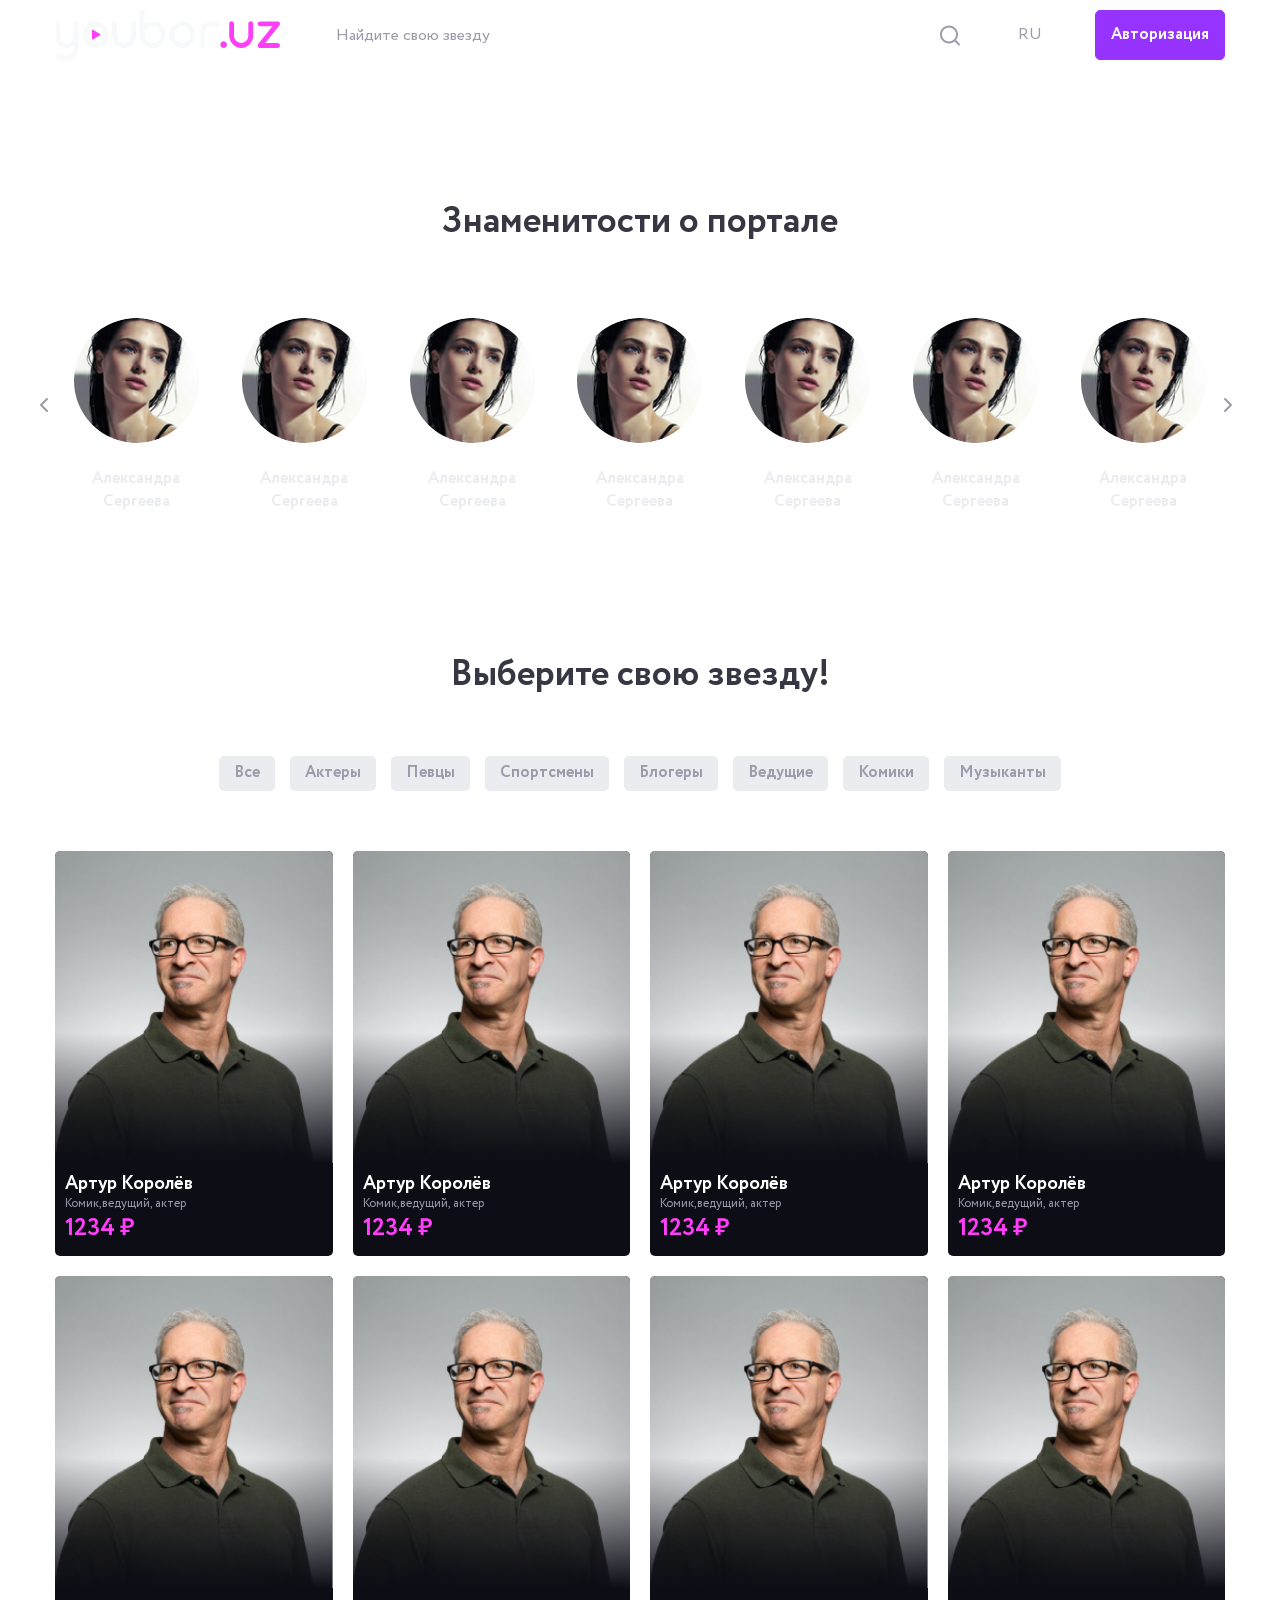
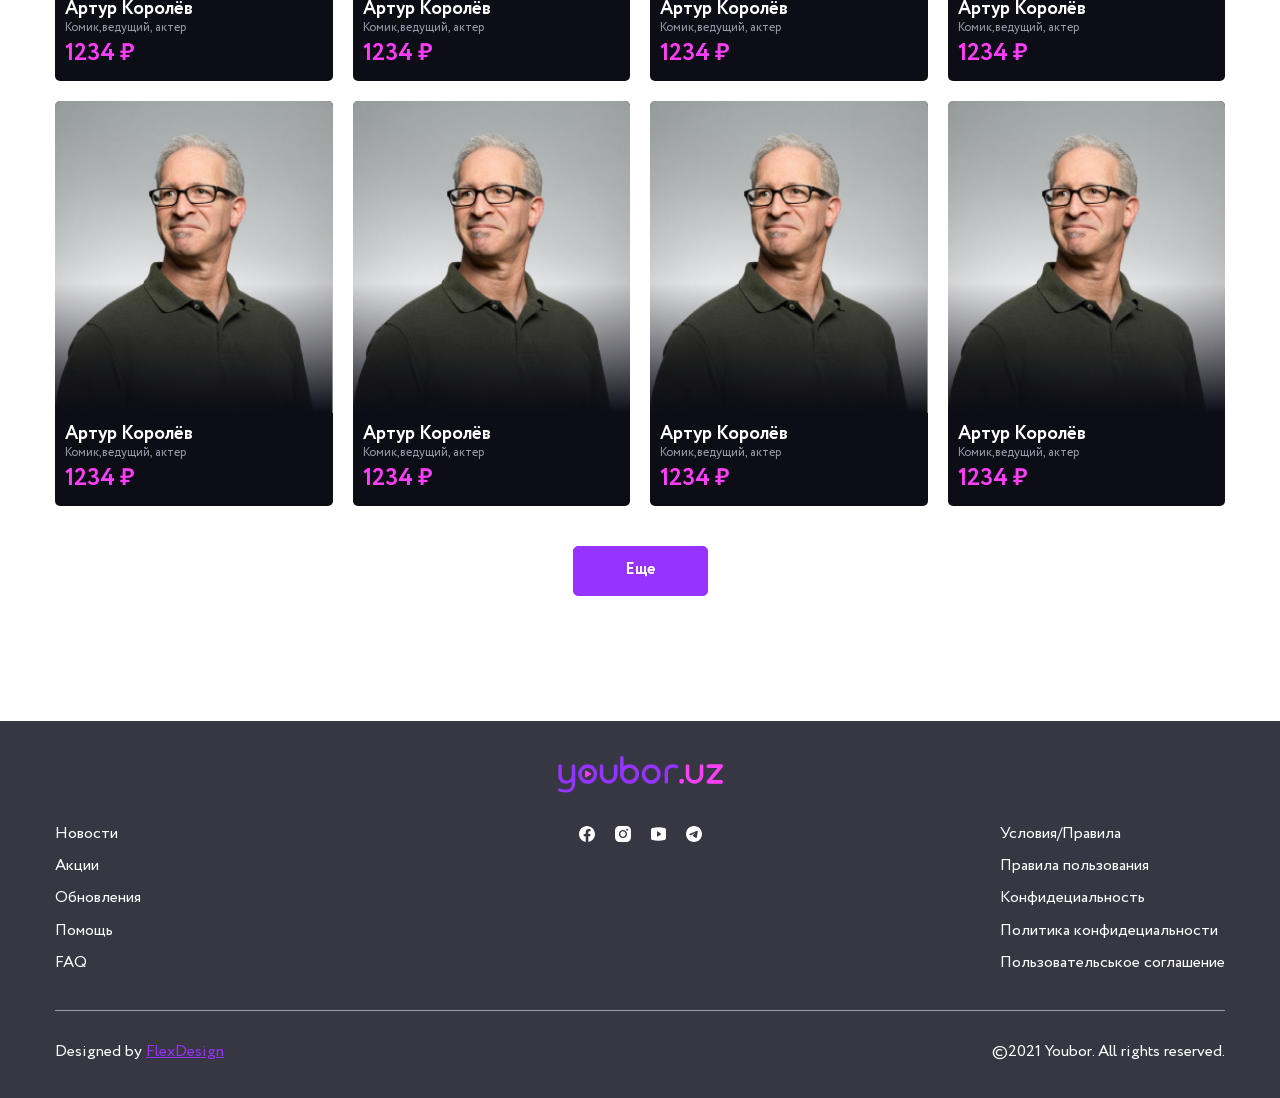
==== commit 6d1323ff: "index ready without hero" ====
--- a/app/index.html
+++ b/app/index.html
@@ -58,7 +58,7 @@
 
 	<main class="main">
 		
-		<section class="hero">
+		<!-- <section class="hero">
 			<div class="swiper hero__slider heroSlider">
 				<div class="swiper-wrapper hero__wrapper heroWrapper">
 					<div class="swiper-slide hero__slide heroSlide">
@@ -90,7 +90,7 @@
 					</div>
 				</div>
 			</div>
-		</section>
+		</section> -->
 
 		<section class="celeb">
 			<div class="celeb__container container">
@@ -344,13 +344,96 @@
 						</div>
 					</a>
 				</div>
+
+				<div class="star__btn btn">Еще</div>
 			</div>
 		</section>
 		
 	</main>
 
 	<footer class="footer">
-		<div class="footer__container container"></div>
+		<div class="footer__container container">
+			<a href="#" class="footer__logo">
+				<img src="img/logo_footer.svg" alt="">
+			</a>
+
+			<div class="footer__wrap">
+				<nav class="footer__nav footer__nav--left">
+					<ul>
+						<li>
+							<a href="#">Новости</a>
+						</li>
+						<li>
+							<a href="#">Акции</a>
+						</li>
+						<li>
+							<a href="#">Обновления</a>
+						</li>
+						<li>
+							<a href="#">Помощь</a>
+						</li>
+						<li>
+							<a href="#">FAQ</a>
+						</li>
+					</ul>
+				</nav>
+
+				<div class="footer__links">
+					<a href="#">
+						<svg width="16" height="16" viewBox="0 0 16 16" fill="none" xmlns="http://www.w3.org/2000/svg">
+							<path fill-rule="evenodd" clip-rule="evenodd" d="M0 8.04467C0 12.022 2.88867 15.3293 6.66667 16V10.222H4.66667V8H6.66667V6.222C6.66667 4.222 7.95533 3.11133 9.778 3.11133C10.3553 3.11133 10.978 3.2 11.5553 3.28867V5.33333H10.5333C9.55533 5.33333 9.33333 5.822 9.33333 6.44467V8H11.4667L11.1113 10.222H9.33333V16C13.1113 15.3293 16 12.0227 16 8.04467C16 3.62 12.4 0 8 0C3.6 0 0 3.62 0 8.04467Z" fill="white"/>
+						</svg>
+					</a>
+					<a href="#">
+						<svg width="16" height="16" viewBox="0 0 16 16" fill="none" xmlns="http://www.w3.org/2000/svg">
+							<path d="M7.99785 5.3322C6.52888 5.3322 5.3301 6.53101 5.3301 8C5.3301 9.46899 6.52888 10.6678 7.99785 10.6678C9.46681 10.6678 10.6656 9.46899 10.6656 8C10.6656 6.53101 9.46681 5.3322 7.99785 5.3322ZM15.9991 8C15.9991 6.89525 16.0091 5.80051 15.9471 4.69777C15.885 3.4169 15.5928 2.28014 14.6562 1.3435C13.7176 0.404868 12.5829 0.114672 11.302 0.0526304C10.1973 -0.0094115 9.10258 0.000595291 7.99985 0.000595291C6.89512 0.000595291 5.80041 -0.0094115 4.69768 0.0526304C3.41684 0.114672 2.28009 0.40687 1.34348 1.3435C0.404861 2.28214 0.11467 3.4169 0.0526294 4.69777C-0.00941132 5.80252 0.000595279 6.89725 0.000595279 8C0.000595279 9.10275 -0.00941132 10.1995 0.0526294 11.3022C0.11467 12.5831 0.406862 13.7199 1.34348 14.6565C2.28209 15.5951 3.41684 15.8853 4.69768 15.9474C5.80241 16.0094 6.89713 15.9994 7.99985 15.9994C9.10458 15.9994 10.1993 16.0094 11.302 15.9474C12.5829 15.8853 13.7196 15.5931 14.6562 14.6565C15.5948 13.7179 15.885 12.5831 15.9471 11.3022C16.0111 10.1995 15.9991 9.10475 15.9991 8ZM7.99785 12.1048C5.72636 12.1048 3.89315 10.2715 3.89315 8C3.89315 5.72847 5.72636 3.89523 7.99785 3.89523C10.2693 3.89523 12.1025 5.72847 12.1025 8C12.1025 10.2715 10.2693 12.1048 7.99785 12.1048ZM12.2707 4.68576C11.7403 4.68576 11.312 4.25747 11.312 3.72711C11.312 3.19675 11.7403 2.76847 12.2707 2.76847C12.801 2.76847 13.2293 3.19675 13.2293 3.72711C13.2294 3.85305 13.2048 3.97778 13.1566 4.09416C13.1085 4.21054 13.0379 4.31628 12.9489 4.40533C12.8598 4.49438 12.7541 4.56499 12.6377 4.61311C12.5213 4.66123 12.3966 4.68592 12.2707 4.68576Z" fill="white"/>
+						</svg>
+					</a>
+					<a href="#">
+						<svg width="15" height="14" viewBox="0 0 15 14" fill="none" xmlns="http://www.w3.org/2000/svg">
+							<path fill-rule="evenodd" clip-rule="evenodd" d="M1.506 0.891232C5.45715 -0.0119211 9.54285 -0.0119211 13.494 0.891232C13.9203 0.988635 14.3024 1.23907 14.5765 1.60073C14.8506 1.96239 15.0001 2.41338 15 2.87843V11.1216C15 12.0795 14.372 12.9083 13.494 13.1088C9.54286 14.012 5.45714 14.012 1.506 13.1088C1.07969 13.0114 0.697599 12.761 0.423516 12.3993C0.149432 12.0377 -5.80309e-05 11.5867 1.68988e-08 11.1216V2.87843C1.68988e-08 1.92057 0.628 1.09177 1.506 0.891232V0.891232ZM6.777 4.42297C6.70171 4.36952 6.61423 4.33886 6.52389 4.33425C6.43355 4.32964 6.34373 4.35125 6.264 4.39679C6.18427 4.44232 6.1176 4.51007 6.07111 4.59283C6.02462 4.67558 6.00005 4.77023 6 4.8667V9.13337C6.00005 9.22984 6.02462 9.32449 6.07111 9.40724C6.1176 9.48999 6.18427 9.55774 6.264 9.60328C6.34373 9.64881 6.43355 9.67042 6.52389 9.66581C6.61423 9.6612 6.70171 9.63054 6.777 9.5771L9.777 7.44377C9.84548 7.39506 9.90163 7.32908 9.94046 7.25167C9.97929 7.17426 9.99961 7.08783 9.99961 7.00003C9.99961 6.91224 9.97929 6.8258 9.94046 6.7484C9.90163 6.67099 9.84548 6.605 9.777 6.5563L6.777 4.42297V4.42297Z" fill="white"/>
+						</svg>
+					</a>
+					<a href="#">
+						<svg width="16" height="16" viewBox="0 0 16 16" fill="none" xmlns="http://www.w3.org/2000/svg">
+							<path fill-rule="evenodd" clip-rule="evenodd" d="M16 8C16 12.418 12.418 16 8 16C3.582 16 0 12.418 0 8C0 3.582 3.582 0 8 0C12.418 0 16 3.582 16 8ZM8.28667 5.906C7.50867 6.22933 5.95333 6.89933 3.62133 7.91533C3.24267 8.066 3.044 8.21333 3.026 8.35733C2.99533 8.60133 3.30067 8.69733 3.71533 8.82733C3.772 8.84533 3.83067 8.86333 3.89067 8.88333C4.29933 9.016 4.84867 9.17133 5.134 9.17733C5.39333 9.18267 5.68267 9.076 6.002 8.85733C8.18067 7.386 9.30533 6.64267 9.376 6.62667C9.426 6.61533 9.49533 6.60067 9.542 6.64267C9.58867 6.684 9.584 6.76267 9.57933 6.784C9.54867 6.91267 8.35267 8.02533 7.73267 8.60133C7.53933 8.78067 7.40267 8.908 7.37467 8.93733C7.312 9.002 7.248 9.064 7.18667 9.12333C6.80667 9.48867 6.52267 9.76333 7.20267 10.2113C7.52933 10.4267 7.79067 10.6047 8.05133 10.782C8.336 10.976 8.62 11.1693 8.988 11.4107C9.08133 11.472 9.17067 11.5353 9.258 11.5973C9.58933 11.834 9.88733 12.046 10.2553 12.0127C10.4687 11.9927 10.69 11.792 10.802 11.1927C11.0667 9.77533 11.588 6.706 11.7087 5.44067C11.716 5.33561 11.7115 5.23006 11.6953 5.126C11.6856 5.04195 11.6447 4.96462 11.5807 4.90933C11.4853 4.83133 11.3373 4.81467 11.2707 4.816C10.97 4.82133 10.5087 4.982 8.28667 5.906Z" fill="white"/>
+							</svg>
+					</a>
+				</div>
+
+				<nav class="footer__nav">
+					<ul>
+						<li>
+							<a href="#">Условия/Правила</a>
+						</li>
+						<li>
+							<a href="#">Правила пользования</a>
+						</li>
+						<li>
+							<a href="#">Конфидециальность</a>
+						</li>
+						<li>
+							<a href="#">Политика конфидециальности</a>
+						</li>
+						<li>
+							<a href="#">Пользовательськое соглашение</a>
+						</li>
+					</ul>
+				</nav>
+			</div>
+
+			<div class="footer__bottom">
+				<div class="footer__dev">
+					Designed by
+					<a href="http://flex-design.net/" target="_blank">FlexDesign</a>
+				</div>
+
+				<p class="footer__copyright">
+					©2021 Youbor. All rights reserved.
+				</p>
+
+			</div>
+		</div>
 	</footer>
 
 	<!-- MODAL -->
--- a/app/css/app.min.css
+++ b/app/css/app.min.css
@@ -1 +1 @@
-*,::after,::before{-webkit-box-sizing:border-box;box-sizing:border-box}html{font-family:sans-serif;line-height:1.15;-webkit-text-size-adjust:100%;-webkit-tap-highlight-color:transparent}article,aside,figcaption,figure,footer,header,hgroup,main,nav,section{display:block}body{margin:0;font-family:-apple-system,BlinkMacSystemFont,"Segoe UI",Roboto,"Helvetica Neue",Arial,"Noto Sans","Liberation Sans",sans-serif,"Apple Color Emoji","Segoe UI Emoji","Segoe UI Symbol","Noto Color Emoji";font-size:1rem;font-weight:400;line-height:1.5;color:#212529;text-align:left;background-color:#fff}[tabindex="-1"]:focus:not(:focus-visible){outline:0!important}hr{-webkit-box-sizing:content-box;box-sizing:content-box;height:0;overflow:visible}h1,h2,h3,h4,h5,h6{margin-top:0;margin-bottom:.5rem}p{margin-top:0;margin-bottom:1rem}abbr[data-original-title],abbr[title]{text-decoration:underline;-webkit-text-decoration:underline dotted;text-decoration:underline dotted;cursor:help;border-bottom:0;-webkit-text-decoration-skip-ink:none;text-decoration-skip-ink:none}address{margin-bottom:1rem;font-style:normal;line-height:inherit}dl,ol,ul{margin-top:0;margin-bottom:1rem}ol ol,ol ul,ul ol,ul ul{margin-bottom:0}dt{font-weight:700}dd{margin-bottom:.5rem;margin-left:0}blockquote{margin:0 0 1rem}b,strong{font-weight:bolder}small{font-size:80%}sub,sup{position:relative;font-size:75%;line-height:0;vertical-align:baseline}sub{bottom:-.25em}sup{top:-.5em}a{color:#007bff;text-decoration:none;background-color:transparent}a:hover{color:#0056b3;text-decoration:underline}a:not([href]):not([class]){color:inherit;text-decoration:none}a:not([href]):not([class]):hover{color:inherit;text-decoration:none}code,kbd,pre,samp{font-family:SFMono-Regular,Menlo,Monaco,Consolas,"Liberation Mono","Courier New",monospace;font-size:1em}pre{margin-top:0;margin-bottom:1rem;overflow:auto;-ms-overflow-style:scrollbar}figure{margin:0 0 1rem}img{vertical-align:middle;border-style:none}svg{overflow:hidden;vertical-align:middle}table{border-collapse:collapse}caption{padding-top:.75rem;padding-bottom:.75rem;color:#6c757d;text-align:left;caption-side:bottom}th{text-align:inherit;text-align:-webkit-match-parent}label{display:inline-block;margin-bottom:.5rem}button{border-radius:0}button:focus:not(:focus-visible){outline:0}button,input,optgroup,select,textarea{margin:0;font-family:inherit;font-size:inherit;line-height:inherit}button,input{overflow:visible}button,select{text-transform:none}[role=button]{cursor:pointer}select{word-wrap:normal}[type=button],[type=reset],[type=submit],button{-webkit-appearance:button}[type=button]:not(:disabled),[type=reset]:not(:disabled),[type=submit]:not(:disabled),button:not(:disabled){cursor:pointer}[type=button]::-moz-focus-inner,[type=reset]::-moz-focus-inner,[type=submit]::-moz-focus-inner,button::-moz-focus-inner{padding:0;border-style:none}input[type=checkbox],input[type=radio]{-webkit-box-sizing:border-box;box-sizing:border-box;padding:0}textarea{overflow:auto;resize:vertical}fieldset{min-width:0;padding:0;margin:0;border:0}legend{display:block;width:100%;max-width:100%;padding:0;margin-bottom:.5rem;font-size:1.5rem;line-height:inherit;color:inherit;white-space:normal}progress{vertical-align:baseline}[type=number]::-webkit-inner-spin-button,[type=number]::-webkit-outer-spin-button{height:auto}[type=search]{outline-offset:-2px;-webkit-appearance:none}[type=search]::-webkit-search-decoration{-webkit-appearance:none}::-webkit-file-upload-button{font:inherit;-webkit-appearance:button}output{display:inline-block}summary{display:list-item;cursor:pointer}template{display:none}[hidden]{display:none!important}@font-face{font-family:swiper-icons;src:url("data:application/font-woff;charset=utf-8;base64, [base64]//wADZ2x5ZgAAAywAAADMAAAD2MHtryVoZWFkAAABbAAAADAAAAA2E2+eoWhoZWEAAAGcAAAAHwAAACQC9gDzaG10eAAAAigAAAAZAAAArgJkABFsb2NhAAAC0AAAAFoAAABaFQAUGG1heHAAAAG8AAAAHwAAACAAcABAbmFtZQAAA/gAAAE5AAACXvFdBwlwb3N0AAAFNAAAAGIAAACE5s74hXjaY2BkYGAAYpf5Hu/j+W2+MnAzMYDAzaX6QjD6/4//Bxj5GA8AuRwMYGkAPywL13jaY2BkYGA88P8Agx4j+/8fQDYfA1AEBWgDAIB2BOoAeNpjYGRgYNBh4GdgYgABEMnIABJzYNADCQAACWgAsQB42mNgYfzCOIGBlYGB0YcxjYGBwR1Kf2WQZGhhYGBiYGVmgAFGBiQQkOaawtDAoMBQxXjg/wEGPcYDDA4wNUA2CCgwsAAAO4EL6gAAeNpj2M0gyAACqxgGNWBkZ2D4/wMA+xkDdgAAAHjaY2BgYGaAYBkGRgYQiAHyGMF8FgYHIM3DwMHABGQrMOgyWDLEM1T9/w8UBfEMgLzE////P/5//f/V/xv+r4eaAAeMbAxwIUYmIMHEgKYAYjUcsDAwsLKxc3BycfPw8jEQA/[base64]/uznmfPFBNODM2K7MTQ45YEAZqGP81AmGGcF3iPqOop0r1SPTaTbVkfUe4HXj97wYE+yNwWYxwWu4v1ugWHgo3S1XdZEVqWM7ET0cfnLGxWfkgR42o2PvWrDMBSFj/IHLaF0zKjRgdiVMwScNRAoWUoH78Y2icB/yIY09An6AH2Bdu/UB+yxopYshQiEvnvu0dURgDt8QeC8PDw7Fpji3fEA4z/PEJ6YOB5hKh4dj3EvXhxPqH/SKUY3rJ7srZ4FZnh1PMAtPhwP6fl2PMJMPDgeQ4rY8YT6Gzao0eAEA409DuggmTnFnOcSCiEiLMgxCiTI6Cq5DZUd3Qmp10vO0LaLTd2cjN4fOumlc7lUYbSQcZFkutRG7g6JKZKy0RmdLY680CDnEJ+UMkpFFe1RN7nxdVpXrC4aTtnaurOnYercZg2YVmLN/d/gczfEimrE/fs/bOuq29Zmn8tloORaXgZgGa78yO9/cnXm2BpaGvq25Dv9S4E9+5SIc9PqupJKhYFSSl47+Qcr1mYNAAAAeNptw0cKwkAAAMDZJA8Q7OUJvkLsPfZ6zFVERPy8qHh2YER+3i/BP83vIBLLySsoKimrqKqpa2hp6+jq6RsYGhmbmJqZSy0sraxtbO3sHRydnEMU4uR6yx7JJXveP7WrDycAAAAAAAH//wACeNpjYGRgYOABYhkgZgJCZgZNBkYGLQZtIJsFLMYAAAw3ALgAeNolizEKgDAQBCchRbC2sFER0YD6qVQiBCv/H9ezGI6Z5XBAw8CBK/m5iQQVauVbXLnOrMZv2oLdKFa8Pjuru2hJzGabmOSLzNMzvutpB3N42mNgZGBg4GKQYzBhYMxJLMlj4GBgAYow/P/PAJJhLM6sSoWKfWCAAwDAjgbRAAB42mNgYGBkAIIbCZo5IPrmUn0hGA0AO8EFTQAA") format("woff");font-weight:400;font-style:normal}:root{--swiper-theme-color:#007aff}.swiper-container{margin-left:auto;margin-right:auto;position:relative;overflow:hidden;list-style:none;padding:0;z-index:1}.swiper-container-vertical>.swiper-wrapper{-webkit-box-orient:vertical;-webkit-box-direction:normal;-ms-flex-direction:column;flex-direction:column}.swiper-wrapper{position:relative;width:100%;height:100%;z-index:1;display:-webkit-box;display:-ms-flexbox;display:flex;-webkit-transition-property:-webkit-transform;transition-property:-webkit-transform;-o-transition-property:transform;transition-property:transform;transition-property:transform,-webkit-transform;-webkit-box-sizing:content-box;box-sizing:content-box}.swiper-container-android .swiper-slide,.swiper-wrapper{-webkit-transform:translate3d(0,0,0);transform:translate3d(0,0,0)}.swiper-container-multirow>.swiper-wrapper{-ms-flex-wrap:wrap;flex-wrap:wrap}.swiper-container-multirow-column>.swiper-wrapper{-ms-flex-wrap:wrap;flex-wrap:wrap;-webkit-box-orient:vertical;-webkit-box-direction:normal;-ms-flex-direction:column;flex-direction:column}.swiper-container-free-mode>.swiper-wrapper{-webkit-transition-timing-function:ease-out;-o-transition-timing-function:ease-out;transition-timing-function:ease-out;margin:0 auto}.swiper-container-pointer-events{-ms-touch-action:pan-y;touch-action:pan-y}.swiper-container-pointer-events.swiper-container-vertical{-ms-touch-action:pan-x;touch-action:pan-x}.swiper-slide{-ms-flex-negative:0;flex-shrink:0;width:100%;height:100%;position:relative;-webkit-transition-property:-webkit-transform;transition-property:-webkit-transform;-o-transition-property:transform;transition-property:transform;transition-property:transform,-webkit-transform}.swiper-slide-invisible-blank{visibility:hidden}.swiper-container-autoheight,.swiper-container-autoheight .swiper-slide{height:auto}.swiper-container-autoheight .swiper-wrapper{-webkit-box-align:start;-ms-flex-align:start;align-items:flex-start;-webkit-transition-property:height,-webkit-transform;transition-property:height,-webkit-transform;-o-transition-property:transform,height;transition-property:transform,height;transition-property:transform,height,-webkit-transform}.swiper-container-3d{-webkit-perspective:1200px;perspective:1200px}.swiper-container-3d .swiper-cube-shadow,.swiper-container-3d .swiper-slide,.swiper-container-3d .swiper-slide-shadow-bottom,.swiper-container-3d .swiper-slide-shadow-left,.swiper-container-3d .swiper-slide-shadow-right,.swiper-container-3d .swiper-slide-shadow-top,.swiper-container-3d .swiper-wrapper{-webkit-transform-style:preserve-3d;transform-style:preserve-3d}.swiper-container-3d .swiper-slide-shadow-bottom,.swiper-container-3d .swiper-slide-shadow-left,.swiper-container-3d .swiper-slide-shadow-right,.swiper-container-3d .swiper-slide-shadow-top{position:absolute;left:0;top:0;width:100%;height:100%;pointer-events:none;z-index:10}.swiper-container-3d .swiper-slide-shadow-left{background-image:-webkit-gradient(linear,right top,left top,from(rgba(0,0,0,.5)),to(rgba(0,0,0,0)));background-image:-o-linear-gradient(right,rgba(0,0,0,.5),rgba(0,0,0,0));background-image:linear-gradient(to left,rgba(0,0,0,.5),rgba(0,0,0,0))}.swiper-container-3d .swiper-slide-shadow-right{background-image:-webkit-gradient(linear,left top,right top,from(rgba(0,0,0,.5)),to(rgba(0,0,0,0)));background-image:-o-linear-gradient(left,rgba(0,0,0,.5),rgba(0,0,0,0));background-image:linear-gradient(to right,rgba(0,0,0,.5),rgba(0,0,0,0))}.swiper-container-3d .swiper-slide-shadow-top{background-image:-webkit-gradient(linear,left bottom,left top,from(rgba(0,0,0,.5)),to(rgba(0,0,0,0)));background-image:-o-linear-gradient(bottom,rgba(0,0,0,.5),rgba(0,0,0,0));background-image:linear-gradient(to top,rgba(0,0,0,.5),rgba(0,0,0,0))}.swiper-container-3d .swiper-slide-shadow-bottom{background-image:-webkit-gradient(linear,left top,left bottom,from(rgba(0,0,0,.5)),to(rgba(0,0,0,0)));background-image:-o-linear-gradient(top,rgba(0,0,0,.5),rgba(0,0,0,0));background-image:linear-gradient(to bottom,rgba(0,0,0,.5),rgba(0,0,0,0))}.swiper-container-css-mode>.swiper-wrapper{overflow:auto;scrollbar-width:none;-ms-overflow-style:none}.swiper-container-css-mode>.swiper-wrapper::-webkit-scrollbar{display:none}.swiper-container-css-mode>.swiper-wrapper>.swiper-slide{scroll-snap-align:start start}.swiper-container-horizontal.swiper-container-css-mode>.swiper-wrapper{-webkit-scroll-snap-type:x mandatory;-ms-scroll-snap-type:x mandatory;scroll-snap-type:x mandatory}.swiper-container-vertical.swiper-container-css-mode>.swiper-wrapper{-webkit-scroll-snap-type:y mandatory;-ms-scroll-snap-type:y mandatory;scroll-snap-type:y mandatory}.form{position:relative}.form::after,.form::before{content:'';position:absolute;top:0;left:0}@font-face{font-family:Circe;font-style:normal;font-weight:400;src:url(../fonts/Circe-Regular.woff2) format("woff2");font-display:swap}@font-face{font-family:Circe;font-style:normal;font-weight:700;src:url(../fonts/Circe-Bold.woff2) format("woff2");font-display:swap}body{overflow-x:hidden;position:relative;min-width:320px;font-family:Circe,sans-serif;font-size:16px;color:#9b9bab;line-height:1.4;font-weight:400;min-height:100vh;display:-webkit-box;display:-ms-flexbox;display:flex;-webkit-box-orient:vertical;-webkit-box-direction:normal;-ms-flex-direction:column;flex-direction:column;-webkit-box-pack:justify;-ms-flex-pack:justify;justify-content:space-between}::-moz-selection{background-color:#9633ff;color:#fff}::selection{background-color:#9633ff;color:#fff}::-webkit-input-placeholder{color:#666}::-moz-placeholder{color:#666}:-ms-input-placeholder{color:#666}::-ms-input-placeholder{color:#666}::placeholder{color:#666}h1,h2,h3,h4,h5,h6{font-weight:700;line-height:1.2;margin:0;padding:0}ul{margin:0;padding:0;list-style-type:none}b,strong{font-weight:700}p{margin:0;padding:0}a,button{-webkit-transition:all .6s;-o-transition:all .6s;transition:all .6s}a:focus,a:hover,button:focus,button:hover{outline:0;text-decoration:none;outline:0}input,select,textarea{-webkit-transition:all .6s;-o-transition:all .6s;transition:all .6s;outline:0;-webkit-box-shadow:none;box-shadow:none;border:1px solid #000}input:focus:required:invalid,select:focus:required:invalid,textarea:focus:required:invalid{border-color:red;outline:0;-webkit-box-shadow:none;box-shadow:none;-webkit-appearance:none}input:required:valid,select:required:valid,textarea:required:valid{border-color:green;outline:0;-webkit-box-shadow:none;box-shadow:none;-webkit-appearance:none}input::-webkit-input-placeholder,select::-webkit-input-placeholder,textarea::-webkit-input-placeholder{color:#9b9bab}input::-moz-placeholder,select::-moz-placeholder,textarea::-moz-placeholder{color:#9b9bab}input:-ms-input-placeholder,select:-ms-input-placeholder,textarea:-ms-input-placeholder{color:#9b9bab}input::-ms-input-placeholder,select::-ms-input-placeholder,textarea::-ms-input-placeholder{color:#9b9bab}input::placeholder,select::placeholder,textarea::placeholder{color:#9b9bab}.container{width:100%;max-width:1200px;padding:0 15px;margin:0 auto}@media only screen and (max-width:1200px){.container{max-width:992px}}@media only screen and (max-width:992px){.container{max-width:768px}}@media only screen and (max-width:767px){.container{max-width:576px}}@media only screen and (max-width:576px){.container{max-width:480px}}.h2{font-size:36px;font-weight:700;color:#373743}.h3{font-size:24;font-weight:700;color:#fff}.btn,.form__btn_button{position:relative;display:-webkit-box;display:-ms-flexbox;display:flex;-webkit-box-pack:center;-ms-flex-pack:center;justify-content:center;-webkit-box-align:center;-ms-flex-align:center;align-items:center;height:50px;border-radius:5px;max-width:-webkit-fit-content;max-width:-moz-fit-content;max-width:fit-content;border:1px solid #9633ff;background-color:#9633ff;padding:0 15px;font-size:16px;color:#fff;font-weight:700;-webkit-transition:all .6s;-o-transition:all .6s;transition:all .6s}.btn:hover,.form__btn_button:hover{border:1px solid #ff3ef9;background:#ff3ef9;color:#fff;cursor:pointer}.btn:active,.form__btn_button:active{border:1px solid #fff;background:#ff3ef9;color:#fff}.hamburger{position:relative;padding:0;border:none;background-color:transparent;-webkit-transition:all .3s;-o-transition:all .3s;transition:all .3s;width:25px;height:18px;margin-right:15px;outline:0;display:none}.hamburger:hover span{background-color:#9633ff}.hamburger:hover span::after,.hamburger:hover span::before{background-color:#9633ff}.hamburger__item{position:absolute;right:0;top:50%;width:12px;height:2px;background-color:#9b9bab;border-radius:4px;-webkit-transition:all .6s;-o-transition:all .6s;transition:all .6s;bottom:0}.hamburger__item::after,.hamburger__item::before{content:'';display:block;position:absolute;right:0;background-color:#9b9bab;height:2px;-webkit-transition:all .6s;-o-transition:all .6s;transition:all .6s}.hamburger__item::before{top:7px;width:18px}.hamburger__item::after{top:-7px;width:25px}.hamburger--active{z-index:100}.hamburger--active:hover span{background-color:transparent}.hamburger--active:hover span::after,.hamburger--active:hover span::before{background-color:#9633ff}.hamburger--active .hamburger__item{background-color:transparent}.hamburger--active .hamburger__item::before{top:0;width:25px;-webkit-transform:rotate(45deg);-ms-transform:rotate(45deg);transform:rotate(45deg)}.hamburger--active .hamburger__item::after{top:0;width:25px;-webkit-transform:rotate(-45deg);-ms-transform:rotate(-45deg);transform:rotate(-45deg)}.header{position:absolute;top:0;right:0;left:0;padding:10px 0;z-index:10}.header__container{display:-webkit-box;display:-ms-flexbox;display:flex;-ms-flex-wrap:wrap;flex-wrap:wrap;-webkit-box-align:center;-ms-flex-align:center;align-items:center;-webkit-box-pack:justify;-ms-flex-pack:justify;justify-content:space-between}@media only screen and (max-width:767px){.header__container{-webkit-box-orient:vertical;-webkit-box-direction:normal;-ms-flex-direction:column;flex-direction:column;gap:10px}}.header__wrap{display:-webkit-box;display:-ms-flexbox;display:flex;-ms-flex-wrap:wrap;flex-wrap:wrap;-webkit-box-align:center;-ms-flex-align:center;align-items:center;-webkit-box-pack:justify;-ms-flex-pack:justify;justify-content:space-between;width:100%;gap:15px}.header__logo{display:block;width:225px}@media only screen and (max-width:992px){.header__logo{max-width:150px}}@media only screen and (max-width:480px){.header__logo{max-width:100px}}.header__logo img{width:100%;height:auto}.header__search{max-width:665px;width:100%;position:relative}@media only screen and (max-width:1200px){.header__search{max-width:400px}}@media only screen and (max-width:992px){.header__search{max-width:300px}}@media only screen and (max-width:767px){.header__search{display:none}}.header__search--mobile{max-width:100%;display:none}@media only screen and (max-width:767px){.header__search--mobile{display:block}}.header__search input{height:50px;width:100%;border-radius:5px;padding:0 20px;background-image:url(../img/search.svg);background-repeat:no-repeat;background-position:97% 50%;border:none}@media only screen and (max-width:767px){.header__search input{height:40px}}.header__lang{position:relative}.header__lang:hover{cursor:pointer}.header__lang:hover .header__lang_item img{-webkit-transform:rotate(180deg);-ms-transform:rotate(180deg);transform:rotate(180deg)}.header__lang:hover .header__lang_submenu{visibility:visible;opacity:1}.header__lang_item{display:-webkit-box;display:-ms-flexbox;display:flex;-webkit-box-align:start;-ms-flex-align:start;align-items:flex-start;gap:7px}.header__lang_item img{margin-top:5px;-webkit-transition:all .6s;-o-transition:all .6s;transition:all .6s}.header__lang_submenu{position:absolute;left:-5px;background:#fff;border-radius:5px;visibility:hidden;opacity:0;-webkit-transition:all .6s;-o-transition:all .6s;transition:all .6s}.header__lang_submenu a{color:#373743;display:-webkit-box;display:-ms-flexbox;display:flex;-webkit-box-align:center;-ms-flex-align:center;align-items:center;-webkit-box-pack:center;-ms-flex-pack:center;justify-content:center;height:100%;padding:5px 5px 0 5px}@media only screen and (max-width:480px){.header__btn{max-width:100px;font-size:14px;height:40px}}.hero{overflow:hidden;z-index:1;border-bottom-left-radius:10px;border-bottom-right-radius:10px}.hero__slide{-webkit-box-orient:vertical;-webkit-box-direction:normal;-ms-flex-direction:column;flex-direction:column;-webkit-box-align:center;-ms-flex-align:center;align-items:center;padding-top:135px;position:relative}.hero__slide::after{content:url(../img/hero_bg_1.jpg);position:absolute;top:0;width:100%;height:100%;z-index:-1}.hero__text{display:-webkit-box;display:-ms-flexbox;display:flex;-webkit-box-align:center;-ms-flex-align:center;align-items:center;gap:45px;margin-bottom:55px}.hero__title{color:#fff;font-size:46px}.hero__title span{color:#ff3ef9}.hero__img{position:relative;max-width:1200px;width:100%}.hero__img img{-o-object-fit:cover;object-fit:cover;display:block;width:85%}.hero__img::before{position:absolute;content:url(../img/decor.png);top:0;right:0}.celeb{padding-top:200px;padding-bottom:70px}.celeb__title{text-align:center;margin-bottom:70px}.celeb__container{overflow:hidden}.celeb__slider{position:relative}.celeb__btn_prev{position:absolute;top:40%;left:-15px}.celeb__btn_next{position:absolute;top:40%;right:-15px}.celeb__btn_next path,.celeb__btn_prev path{-webkit-transition:all .6s;-o-transition:all .6s;transition:all .6s}.celeb__btn_next:hover path,.celeb__btn_prev:hover path{stroke:#373743}.celeb__slide{display:-webkit-box;display:-ms-flexbox;display:flex;-webkit-box-orient:vertical;-webkit-box-direction:normal;-ms-flex-direction:column;flex-direction:column;-webkit-box-align:center;-ms-flex-align:center;align-items:center;gap:20px;-webkit-transition:all .6s;-o-transition:all .6s;transition:all .6s}.celeb__slide:hover{cursor:pointer}.celeb__slide:hover .celeb__name{color:#373743}.celeb__slide:hover .celeb__img{-webkit-filter:drop-shadow(0 4px 9px rgba(65, 25, 107, .4));filter:drop-shadow(0 4px 9px rgba(65, 25, 107, .4));border-color:#9633ff}.celeb__slide:hover .celeb__img::after{opacity:1;visibility:visible}.celeb__img{width:135px;height:135px;overflow:hidden;border-radius:100%;border:5px solid transparent;position:relative;-webkit-transition:all .6s;-o-transition:all .6s;transition:all .6s}.celeb__img::after{content:url(../img/play.svg);position:absolute;top:50%;left:50%;-webkit-transform:translate(-50%,-50%);-ms-transform:translate(-50%,-50%);transform:translate(-50%,-50%);opacity:0;visibility:hidden;-webkit-transition:all .6s;-o-transition:all .6s;transition:all .6s}.celeb__img img{-o-object-fit:cover;object-fit:cover;width:100%;height:100%}.celeb__name{font-weight:700;color:#eaecef;-webkit-transition:all .6s;-o-transition:all .6s;transition:all .6s}.star{padding-top:70px;padding-bottom:125px;display:-webkit-box;display:-ms-flexbox;display:flex;-webkit-box-orient:vertical;-webkit-box-direction:normal;-ms-flex-direction:column;flex-direction:column}.star__container{display:-webkit-box;display:-ms-flexbox;display:flex;-webkit-box-orient:vertical;-webkit-box-direction:normal;-ms-flex-direction:column;flex-direction:column;-webkit-box-align:center;-ms-flex-align:center;align-items:center}.star__title{margin-bottom:60px;text-align:center}.star__filter{display:-webkit-box;display:-ms-flexbox;display:flex;-webkit-box-align:center;-ms-flex-align:center;align-items:center;gap:15px;margin-bottom:60px}.star__filter .toggle input{display:none}.star__filter .toggle .label{height:35px;padding:0 15px;background:#eaecef;font-weight:700;border-radius:5px;display:-webkit-box;display:-ms-flexbox;display:flex;-webkit-box-align:center;-ms-flex-align:center;align-items:center;-webkit-box-pack:center;-ms-flex-pack:center;justify-content:center;margin-bottom:0}.star__filter .toggle .label:hover{cursor:pointer}.star__filter .toggle input[type=checkbox]{display:none}.star__filter .toggle input[type=checkbox]:checked+label{background-color:#9633ff;color:#fff}.star__content{display:-ms-grid;display:grid;-ms-grid-columns:1fr 1fr 1fr 1fr;grid-template-columns:1fr 1fr 1fr 1fr;gap:20px}.star__item{position:relative;display:-webkit-box;display:-ms-flexbox;display:flex;-webkit-box-orient:vertical;-webkit-box-direction:normal;-ms-flex-direction:column;flex-direction:column;background:#0d0d16;border-radius:5px;overflow:hidden;width:100%;z-index:1}.star__img{position:relative;display:-webkit-box;display:-ms-flexbox;display:flex;width:100%;overflow:hidden}.star__img::after{content:'';position:absolute;width:100%;height:100%;z-index:2;background:-webkit-gradient(linear,left top,left bottom,from(#0d0d16),color-stop(41.74%,rgba(0,0,0,0)));background:-o-linear-gradient(top,#0d0d16 0,rgba(0,0,0,0) 41.74%);background:linear-gradient(180deg,#0d0d16 0,rgba(0,0,0,0) 41.74%);-webkit-transform:rotate(180deg);-ms-transform:rotate(180deg);transform:rotate(180deg)}.star__info{z-index:3;padding:10px}.star__desc{font-size:12px;color:#9b9bab}.star__price{font-size:24px;font-weight:700;color:#ff3ef9}.footer__container{display:-webkit-box;display:-ms-flexbox;display:flex;-ms-flex-wrap:wrap;flex-wrap:wrap;-webkit-box-align:center;-ms-flex-align:center;align-items:center;-webkit-box-pack:justify;-ms-flex-pack:justify;justify-content:space-between}.modal{display:-webkit-box;display:-ms-flexbox;display:flex;visibility:hidden;opacity:0;position:fixed;top:0;left:0;right:0;bottom:0;min-width:100vw;min-height:100vh;padding:30px;z-index:10000;background-color:rgba(26,26,29,.7);overflow:auto;padding:40px 0;-webkit-transition:all .6s;-o-transition:all .6s;transition:all .6s}.modal.active{opacity:1;visibility:visible}.modal.active .modal__form{-webkit-transform:translate(0,0);-ms-transform:translate(0,0);transform:translate(0,0);opacity:1}.modal__close{position:absolute;right:0;top:-40px;display:block;width:30px;height:30px;border-radius:50%;border:none;cursor:pointer;-webkit-transition:all .6s;-o-transition:all .6s;transition:all .6s;background-color:transparent}@media only screen and (max-width:576px){.modal__close{width:30px;height:30px}}.modal__close:hover{outline:0;-webkit-transform:rotate(90deg);-ms-transform:rotate(90deg);transform:rotate(90deg)}.modal__close:hover span{background:#9633ff}.modal__close span{display:block;position:absolute;left:50%;top:50%;background:#fff;-webkit-transition:all .6s;-o-transition:all .6s;transition:all .6s;border-radius:4px;height:22px;width:3px}.modal__close span:first-child{-webkit-transform:translate(-50%,-50%) rotate(45deg);-ms-transform:translate(-50%,-50%) rotate(45deg);transform:translate(-50%,-50%) rotate(45deg)}.modal__close span:last-child{-webkit-transform:translate(-50%,-50%) rotate(-45deg);-ms-transform:translate(-50%,-50%) rotate(-45deg);transform:translate(-50%,-50%) rotate(-45deg)}.modal__form{z-index:1;background-color:#fff;-webkit-box-shadow:0 0 16px rgba(0,0,0,.29);box-shadow:0 0 16px rgba(0,0,0,.29);width:100%;max-width:500px;height:auto;padding:50px;border:1px solid #8d8d8e;margin:auto;-webkit-transform:translate(0,-150px);-ms-transform:translate(0,-150px);transform:translate(0,-150px);-webkit-transition:all .6s;-o-transition:all .6s;transition:all .6s}.modal__form::after{border-radius:20px}@media only screen and (max-width:992px){.modal__form{max-width:90vw;padding:40px}}@media only screen and (max-width:576px){.modal__form{padding:25px}}.modal h3{text-transform:none;font-size:1.3em;margin-bottom:20px;text-align:center;font-weight:600}.form{position:relative;max-width:500px}.form::after{width:100%;height:100%;background-color:rgba(255,255,255,.7);background-image:url(../img/loading.gif);background-repeat:no-repeat;background-position:center;background-size:120px;visibility:hidden;opacity:0;z-index:100;-webkit-transition:all .6s;-o-transition:all .6s;transition:all .6s}.form._sending::after{opacity:1;visibility:visible}.form__item{position:relative;margin-bottom:15px}.form__label{font-size:16px;font-weight:500;margin-bottom:5px}.form__input{width:100%;height:40px;line-height:40px;padding:0 15px}.form__input::-webkit-input-placeholder{line-height:40px;font-size:16px}.form__input::-moz-placeholder{line-height:40px;font-size:16px}.form__input:-ms-input-placeholder{line-height:40px;font-size:16px}.form__input::-ms-input-placeholder{line-height:40px;font-size:16px}.form__input::placeholder{line-height:40px;font-size:16px}.form__input:focus{-webkit-box-shadow:0 0 4px 0 #9b9bab;box-shadow:0 0 4px 0 #9b9bab}.form__input._error{-webkit-box-shadow:0 0 4px 0 red;box-shadow:0 0 4px 0 red;border-color:red}.form__textarea{width:100%;resize:none;min-height:120px;padding:15px}.form__textarea._error{-webkit-box-shadow:0 0 4px 0 red;box-shadow:0 0 4px 0 red;border-color:red}.form__options_label{position:relative;display:-webkit-inline-box;display:-ms-inline-flexbox;display:inline-flex;font-size:16px;line-height:140%;-webkit-box-align:center;-ms-flex-align:center;align-items:center}.form__options_label::before{content:'';-ms-flex-item-align:start;-ms-grid-row-align:start;align-self:start;-webkit-box-flex:0;-ms-flex:0 0 24px;flex:0 0 24px;height:24px;background-color:#373743;border-radius:50%;margin-right:10px}.form__options_label::after{content:'';position:absolute;top:4px;left:4px;width:16px;height:16px;border-radius:50%;background-color:#fff;-webkit-transform:scale(0);-ms-transform:scale(0);transform:scale(0);-webkit-transition:all .6s;-o-transition:all .6s;transition:all .6s}.form__options_input{display:none}.form__options_input:checked+.form__options_label::after{-webkit-transform:scale(1);-ms-transform:scale(1);transform:scale(1)}.form__select{height:50px;width:100%;border-radius:5px;font-size:16px;padding:0 15px}.form__file_item{position:relative;margin-bottom:10px}.form__file_input{position:absolute;left:0;top:0;width:100%;height:100%;opacity:0;font-size:0}.form__file_button{display:-webkit-inline-box;display:-ms-inline-flexbox;display:inline-flex;min-height:40px;border-radius:30px;-webkit-box-pack:center;-ms-flex-pack:center;justify-content:center;-webkit-box-align:center;-ms-flex-align:center;align-items:center;background-color:#373743;color:#fff;padding:0 15px;cursor:pointer}.form__file_preview{display:inline-block;max-width:100px}.form__file_preview img{max-width:100%}.form__checkbox._error .form__checkbox_label::before{-webkit-box-shadow:0 0 7px 0 red;box-shadow:0 0 7px 0 red}.form__checkbox_label{position:relative;width:100%;font-size:16px;line-height:140%;display:-webkit-inline-box;display:-ms-inline-flexbox;display:inline-flex;-webkit-box-align:center;-ms-flex-align:center;align-items:center;cursor:pointer}.form__checkbox_label::before{content:'';-ms-flex-item-align:start;align-self:flex-start;-webkit-box-flex:0;-ms-flex:0 0 24px;flex:0 0 24px;height:24px;background-color:#373743;border-radius:4px;margin-right:10px;-webkit-transition:all .6s;-o-transition:all .6s;transition:all .6s}.form__checkbox_label::after{content:'';width:16px;height:16px;position:absolute;top:4px;left:4px;background-color:#fff;-webkit-transform:scale(0);-ms-transform:scale(0);transform:scale(0);-webkit-transition:all .6s;-o-transition:all .6s;transition:all .6s}.form__checkbox_label a{color:#9b9bab}.form__checkbox_input{display:none}.form__checkbox_input:checked+.form__checkbox_label::after{-webkit-transform:scale(1);-ms-transform:scale(1);transform:scale(1)}.form__btn{-webkit-box-ordinal-group:2;-ms-flex-order:1;order:1}.form__error{position:absolute;bottom:-15px;right:25px;left:25px;-webkit-transition:all .3s;-o-transition:all .3s;transition:all .3s;-webkit-animation:error .3s linear 1 forwards;animation:error .3s linear 1 forwards;color:#fff;text-align:center;font-weight:600;background-color:red;border-radius:10px;z-index:1}.form__error::before{content:'';position:absolute;left:50%;top:-8px;margin-left:-2px;border-bottom:4px solid red;border-left:4px solid transparent;border-right:4px solid transparent;border-top:4px solid transparent}.form__nav_wrap{display:-webkit-box;display:-ms-flexbox;display:flex;-webkit-box-orient:vertical;-webkit-box-direction:normal;-ms-flex-direction:column;flex-direction:column;margin-bottom:20px}.form__nav_item{display:-webkit-box;display:-ms-flexbox;display:flex;margin-bottom:10px}.form__nav_button{display:-webkit-box;display:-ms-flexbox;display:flex;-ms-flex-negative:0;flex-shrink:0}.form__nav_button a{display:-webkit-box;display:-ms-flexbox;display:flex;-webkit-box-pack:center;-ms-flex-pack:center;justify-content:center;-webkit-box-align:center;-ms-flex-align:center;align-items:center;width:40px;height:40px;border-radius:50%;-webkit-box-shadow:0 0 5px 0 rgba(0,0,0,.3);box-shadow:0 0 5px 0 rgba(0,0,0,.3);padding:0;margin-left:10px}.form__nav_button img{max-width:50%}.swiper{width:100%;height:100%}.swiper-slide{text-align:center;display:-webkit-box;display:-ms-flexbox;display:flex;-webkit-box-pack:center;-ms-flex-pack:center;justify-content:center;-webkit-box-align:center;-ms-flex-align:center;align-items:center}+*,::after,::before{-webkit-box-sizing:border-box;box-sizing:border-box}html{font-family:sans-serif;line-height:1.15;-webkit-text-size-adjust:100%;-webkit-tap-highlight-color:transparent}article,aside,figcaption,figure,footer,header,hgroup,main,nav,section{display:block}body{margin:0;font-family:-apple-system,BlinkMacSystemFont,"Segoe UI",Roboto,"Helvetica Neue",Arial,"Noto Sans","Liberation Sans",sans-serif,"Apple Color Emoji","Segoe UI Emoji","Segoe UI Symbol","Noto Color Emoji";font-size:1rem;font-weight:400;line-height:1.5;color:#212529;text-align:left;background-color:#fff}[tabindex="-1"]:focus:not(:focus-visible){outline:0!important}hr{-webkit-box-sizing:content-box;box-sizing:content-box;height:0;overflow:visible}h1,h2,h3,h4,h5,h6{margin-top:0;margin-bottom:.5rem}p{margin-top:0;margin-bottom:1rem}abbr[data-original-title],abbr[title]{text-decoration:underline;-webkit-text-decoration:underline dotted;text-decoration:underline dotted;cursor:help;border-bottom:0;-webkit-text-decoration-skip-ink:none;text-decoration-skip-ink:none}address{margin-bottom:1rem;font-style:normal;line-height:inherit}dl,ol,ul{margin-top:0;margin-bottom:1rem}ol ol,ol ul,ul ol,ul ul{margin-bottom:0}dt{font-weight:700}dd{margin-bottom:.5rem;margin-left:0}blockquote{margin:0 0 1rem}b,strong{font-weight:bolder}small{font-size:80%}sub,sup{position:relative;font-size:75%;line-height:0;vertical-align:baseline}sub{bottom:-.25em}sup{top:-.5em}a{color:#007bff;text-decoration:none;background-color:transparent}a:hover{color:#0056b3;text-decoration:underline}a:not([href]):not([class]){color:inherit;text-decoration:none}a:not([href]):not([class]):hover{color:inherit;text-decoration:none}code,kbd,pre,samp{font-family:SFMono-Regular,Menlo,Monaco,Consolas,"Liberation Mono","Courier New",monospace;font-size:1em}pre{margin-top:0;margin-bottom:1rem;overflow:auto;-ms-overflow-style:scrollbar}figure{margin:0 0 1rem}img{vertical-align:middle;border-style:none}svg{overflow:hidden;vertical-align:middle}table{border-collapse:collapse}caption{padding-top:.75rem;padding-bottom:.75rem;color:#6c757d;text-align:left;caption-side:bottom}th{text-align:inherit;text-align:-webkit-match-parent}label{display:inline-block;margin-bottom:.5rem}button{border-radius:0}button:focus:not(:focus-visible){outline:0}button,input,optgroup,select,textarea{margin:0;font-family:inherit;font-size:inherit;line-height:inherit}button,input{overflow:visible}button,select{text-transform:none}[role=button]{cursor:pointer}select{word-wrap:normal}[type=button],[type=reset],[type=submit],button{-webkit-appearance:button}[type=button]:not(:disabled),[type=reset]:not(:disabled),[type=submit]:not(:disabled),button:not(:disabled){cursor:pointer}[type=button]::-moz-focus-inner,[type=reset]::-moz-focus-inner,[type=submit]::-moz-focus-inner,button::-moz-focus-inner{padding:0;border-style:none}input[type=checkbox],input[type=radio]{-webkit-box-sizing:border-box;box-sizing:border-box;padding:0}textarea{overflow:auto;resize:vertical}fieldset{min-width:0;padding:0;margin:0;border:0}legend{display:block;width:100%;max-width:100%;padding:0;margin-bottom:.5rem;font-size:1.5rem;line-height:inherit;color:inherit;white-space:normal}progress{vertical-align:baseline}[type=number]::-webkit-inner-spin-button,[type=number]::-webkit-outer-spin-button{height:auto}[type=search]{outline-offset:-2px;-webkit-appearance:none}[type=search]::-webkit-search-decoration{-webkit-appearance:none}::-webkit-file-upload-button{font:inherit;-webkit-appearance:button}output{display:inline-block}summary{display:list-item;cursor:pointer}template{display:none}[hidden]{display:none!important}@font-face{font-family:swiper-icons;src:url("data:application/font-woff;charset=utf-8;base64, [base64]//wADZ2x5ZgAAAywAAADMAAAD2MHtryVoZWFkAAABbAAAADAAAAA2E2+eoWhoZWEAAAGcAAAAHwAAACQC9gDzaG10eAAAAigAAAAZAAAArgJkABFsb2NhAAAC0AAAAFoAAABaFQAUGG1heHAAAAG8AAAAHwAAACAAcABAbmFtZQAAA/gAAAE5AAACXvFdBwlwb3N0AAAFNAAAAGIAAACE5s74hXjaY2BkYGAAYpf5Hu/j+W2+MnAzMYDAzaX6QjD6/4//Bxj5GA8AuRwMYGkAPywL13jaY2BkYGA88P8Agx4j+/8fQDYfA1AEBWgDAIB2BOoAeNpjYGRgYNBh4GdgYgABEMnIABJzYNADCQAACWgAsQB42mNgYfzCOIGBlYGB0YcxjYGBwR1Kf2WQZGhhYGBiYGVmgAFGBiQQkOaawtDAoMBQxXjg/wEGPcYDDA4wNUA2CCgwsAAAO4EL6gAAeNpj2M0gyAACqxgGNWBkZ2D4/wMA+xkDdgAAAHjaY2BgYGaAYBkGRgYQiAHyGMF8FgYHIM3DwMHABGQrMOgyWDLEM1T9/w8UBfEMgLzE////P/5//f/V/xv+r4eaAAeMbAxwIUYmIMHEgKYAYjUcsDAwsLKxc3BycfPw8jEQA/[base64]/uznmfPFBNODM2K7MTQ45YEAZqGP81AmGGcF3iPqOop0r1SPTaTbVkfUe4HXj97wYE+yNwWYxwWu4v1ugWHgo3S1XdZEVqWM7ET0cfnLGxWfkgR42o2PvWrDMBSFj/IHLaF0zKjRgdiVMwScNRAoWUoH78Y2icB/yIY09An6AH2Bdu/UB+yxopYshQiEvnvu0dURgDt8QeC8PDw7Fpji3fEA4z/PEJ6YOB5hKh4dj3EvXhxPqH/SKUY3rJ7srZ4FZnh1PMAtPhwP6fl2PMJMPDgeQ4rY8YT6Gzao0eAEA409DuggmTnFnOcSCiEiLMgxCiTI6Cq5DZUd3Qmp10vO0LaLTd2cjN4fOumlc7lUYbSQcZFkutRG7g6JKZKy0RmdLY680CDnEJ+UMkpFFe1RN7nxdVpXrC4aTtnaurOnYercZg2YVmLN/d/gczfEimrE/fs/bOuq29Zmn8tloORaXgZgGa78yO9/cnXm2BpaGvq25Dv9S4E9+5SIc9PqupJKhYFSSl47+Qcr1mYNAAAAeNptw0cKwkAAAMDZJA8Q7OUJvkLsPfZ6zFVERPy8qHh2YER+3i/BP83vIBLLySsoKimrqKqpa2hp6+jq6RsYGhmbmJqZSy0sraxtbO3sHRydnEMU4uR6yx7JJXveP7WrDycAAAAAAAH//wACeNpjYGRgYOABYhkgZgJCZgZNBkYGLQZtIJsFLMYAAAw3ALgAeNolizEKgDAQBCchRbC2sFER0YD6qVQiBCv/H9ezGI6Z5XBAw8CBK/m5iQQVauVbXLnOrMZv2oLdKFa8Pjuru2hJzGabmOSLzNMzvutpB3N42mNgZGBg4GKQYzBhYMxJLMlj4GBgAYow/P/PAJJhLM6sSoWKfWCAAwDAjgbRAAB42mNgYGBkAIIbCZo5IPrmUn0hGA0AO8EFTQAA") format("woff");font-weight:400;font-style:normal}:root{--swiper-theme-color:#007aff}.swiper-container{margin-left:auto;margin-right:auto;position:relative;overflow:hidden;list-style:none;padding:0;z-index:1}.swiper-container-vertical>.swiper-wrapper{-webkit-box-orient:vertical;-webkit-box-direction:normal;-ms-flex-direction:column;flex-direction:column}.swiper-wrapper{position:relative;width:100%;height:100%;z-index:1;display:-webkit-box;display:-ms-flexbox;display:flex;-webkit-transition-property:-webkit-transform;transition-property:-webkit-transform;-o-transition-property:transform;transition-property:transform;transition-property:transform,-webkit-transform;-webkit-box-sizing:content-box;box-sizing:content-box}.swiper-container-android .swiper-slide,.swiper-wrapper{-webkit-transform:translate3d(0,0,0);transform:translate3d(0,0,0)}.swiper-container-multirow>.swiper-wrapper{-ms-flex-wrap:wrap;flex-wrap:wrap}.swiper-container-multirow-column>.swiper-wrapper{-ms-flex-wrap:wrap;flex-wrap:wrap;-webkit-box-orient:vertical;-webkit-box-direction:normal;-ms-flex-direction:column;flex-direction:column}.swiper-container-free-mode>.swiper-wrapper{-webkit-transition-timing-function:ease-out;-o-transition-timing-function:ease-out;transition-timing-function:ease-out;margin:0 auto}.swiper-container-pointer-events{-ms-touch-action:pan-y;touch-action:pan-y}.swiper-container-pointer-events.swiper-container-vertical{-ms-touch-action:pan-x;touch-action:pan-x}.swiper-slide{-ms-flex-negative:0;flex-shrink:0;width:100%;height:100%;position:relative;-webkit-transition-property:-webkit-transform;transition-property:-webkit-transform;-o-transition-property:transform;transition-property:transform;transition-property:transform,-webkit-transform}.swiper-slide-invisible-blank{visibility:hidden}.swiper-container-autoheight,.swiper-container-autoheight .swiper-slide{height:auto}.swiper-container-autoheight .swiper-wrapper{-webkit-box-align:start;-ms-flex-align:start;align-items:flex-start;-webkit-transition-property:height,-webkit-transform;transition-property:height,-webkit-transform;-o-transition-property:transform,height;transition-property:transform,height;transition-property:transform,height,-webkit-transform}.swiper-container-3d{-webkit-perspective:1200px;perspective:1200px}.swiper-container-3d .swiper-cube-shadow,.swiper-container-3d .swiper-slide,.swiper-container-3d .swiper-slide-shadow-bottom,.swiper-container-3d .swiper-slide-shadow-left,.swiper-container-3d .swiper-slide-shadow-right,.swiper-container-3d .swiper-slide-shadow-top,.swiper-container-3d .swiper-wrapper{-webkit-transform-style:preserve-3d;transform-style:preserve-3d}.swiper-container-3d .swiper-slide-shadow-bottom,.swiper-container-3d .swiper-slide-shadow-left,.swiper-container-3d .swiper-slide-shadow-right,.swiper-container-3d .swiper-slide-shadow-top{position:absolute;left:0;top:0;width:100%;height:100%;pointer-events:none;z-index:10}.swiper-container-3d .swiper-slide-shadow-left{background-image:-webkit-gradient(linear,right top,left top,from(rgba(0,0,0,.5)),to(rgba(0,0,0,0)));background-image:-o-linear-gradient(right,rgba(0,0,0,.5),rgba(0,0,0,0));background-image:linear-gradient(to left,rgba(0,0,0,.5),rgba(0,0,0,0))}.swiper-container-3d .swiper-slide-shadow-right{background-image:-webkit-gradient(linear,left top,right top,from(rgba(0,0,0,.5)),to(rgba(0,0,0,0)));background-image:-o-linear-gradient(left,rgba(0,0,0,.5),rgba(0,0,0,0));background-image:linear-gradient(to right,rgba(0,0,0,.5),rgba(0,0,0,0))}.swiper-container-3d .swiper-slide-shadow-top{background-image:-webkit-gradient(linear,left bottom,left top,from(rgba(0,0,0,.5)),to(rgba(0,0,0,0)));background-image:-o-linear-gradient(bottom,rgba(0,0,0,.5),rgba(0,0,0,0));background-image:linear-gradient(to top,rgba(0,0,0,.5),rgba(0,0,0,0))}.swiper-container-3d .swiper-slide-shadow-bottom{background-image:-webkit-gradient(linear,left top,left bottom,from(rgba(0,0,0,.5)),to(rgba(0,0,0,0)));background-image:-o-linear-gradient(top,rgba(0,0,0,.5),rgba(0,0,0,0));background-image:linear-gradient(to bottom,rgba(0,0,0,.5),rgba(0,0,0,0))}.swiper-container-css-mode>.swiper-wrapper{overflow:auto;scrollbar-width:none;-ms-overflow-style:none}.swiper-container-css-mode>.swiper-wrapper::-webkit-scrollbar{display:none}.swiper-container-css-mode>.swiper-wrapper>.swiper-slide{scroll-snap-align:start start}.swiper-container-horizontal.swiper-container-css-mode>.swiper-wrapper{-webkit-scroll-snap-type:x mandatory;-ms-scroll-snap-type:x mandatory;scroll-snap-type:x mandatory}.swiper-container-vertical.swiper-container-css-mode>.swiper-wrapper{-webkit-scroll-snap-type:y mandatory;-ms-scroll-snap-type:y mandatory;scroll-snap-type:y mandatory}.form{position:relative}.form::after,.form::before{content:'';position:absolute;top:0;left:0}@font-face{font-family:Circe;font-style:normal;font-weight:400;src:url(../fonts/Circe-Regular.woff2) format("woff2");font-display:swap}@font-face{font-family:Circe;font-style:normal;font-weight:700;src:url(../fonts/Circe-Bold.woff2) format("woff2");font-display:swap}body{overflow-x:hidden;position:relative;min-width:320px;font-family:Circe,sans-serif;font-size:16px;color:#9b9bab;line-height:1.4;font-weight:400;min-height:100vh;display:-webkit-box;display:-ms-flexbox;display:flex;-webkit-box-orient:vertical;-webkit-box-direction:normal;-ms-flex-direction:column;flex-direction:column;-webkit-box-pack:justify;-ms-flex-pack:justify;justify-content:space-between}::-moz-selection{background-color:#9633ff;color:#fff}::selection{background-color:#9633ff;color:#fff}::-webkit-input-placeholder{color:#666}::-moz-placeholder{color:#666}:-ms-input-placeholder{color:#666}::-ms-input-placeholder{color:#666}::placeholder{color:#666}h1,h2,h3,h4,h5,h6{font-weight:700;line-height:1.2;margin:0;padding:0}ul{margin:0;padding:0;list-style-type:none}b,strong{font-weight:700}p{margin:0;padding:0}a,button{-webkit-transition:all .6s;-o-transition:all .6s;transition:all .6s}a:focus,a:hover,button:focus,button:hover{outline:0;text-decoration:none;outline:0}input,select,textarea{-webkit-transition:all .6s;-o-transition:all .6s;transition:all .6s;outline:0;-webkit-box-shadow:none;box-shadow:none;border:1px solid #000}input:focus:required:invalid,select:focus:required:invalid,textarea:focus:required:invalid{border-color:red;outline:0;-webkit-box-shadow:none;box-shadow:none;-webkit-appearance:none}input:required:valid,select:required:valid,textarea:required:valid{border-color:green;outline:0;-webkit-box-shadow:none;box-shadow:none;-webkit-appearance:none}input::-webkit-input-placeholder,select::-webkit-input-placeholder,textarea::-webkit-input-placeholder{color:#9b9bab}input::-moz-placeholder,select::-moz-placeholder,textarea::-moz-placeholder{color:#9b9bab}input:-ms-input-placeholder,select:-ms-input-placeholder,textarea:-ms-input-placeholder{color:#9b9bab}input::-ms-input-placeholder,select::-ms-input-placeholder,textarea::-ms-input-placeholder{color:#9b9bab}input::placeholder,select::placeholder,textarea::placeholder{color:#9b9bab}.container{width:100%;max-width:1200px;padding:0 15px;margin:0 auto}@media only screen and (max-width:1200px){.container{max-width:992px}}@media only screen and (max-width:992px){.container{max-width:768px}}@media only screen and (max-width:767px){.container{max-width:576px}}@media only screen and (max-width:576px){.container{max-width:480px}}.h2{font-size:36px;font-weight:700;color:#373743}.h3{font-size:24;font-weight:700;color:#fff}.btn,.form__btn_button{position:relative;display:-webkit-box;display:-ms-flexbox;display:flex;-webkit-box-pack:center;-ms-flex-pack:center;justify-content:center;-webkit-box-align:center;-ms-flex-align:center;align-items:center;height:50px;border-radius:5px;max-width:-webkit-fit-content;max-width:-moz-fit-content;max-width:fit-content;border:1px solid #9633ff;background-color:#9633ff;padding:0 15px;font-size:16px;color:#fff;font-weight:700;-webkit-transition:all .6s;-o-transition:all .6s;transition:all .6s}.btn:hover,.form__btn_button:hover{border:1px solid #ff3ef9;background:#ff3ef9;color:#fff;cursor:pointer}.btn:active,.form__btn_button:active{border:1px solid #fff;background:#ff3ef9;color:#fff}.hamburger{position:relative;padding:0;border:none;background-color:transparent;-webkit-transition:all .3s;-o-transition:all .3s;transition:all .3s;width:25px;height:18px;margin-right:15px;outline:0;display:none}.hamburger:hover span{background-color:#9633ff}.hamburger:hover span::after,.hamburger:hover span::before{background-color:#9633ff}.hamburger__item{position:absolute;right:0;top:50%;width:12px;height:2px;background-color:#9b9bab;border-radius:4px;-webkit-transition:all .6s;-o-transition:all .6s;transition:all .6s;bottom:0}.hamburger__item::after,.hamburger__item::before{content:'';display:block;position:absolute;right:0;background-color:#9b9bab;height:2px;-webkit-transition:all .6s;-o-transition:all .6s;transition:all .6s}.hamburger__item::before{top:7px;width:18px}.hamburger__item::after{top:-7px;width:25px}.hamburger--active{z-index:100}.hamburger--active:hover span{background-color:transparent}.hamburger--active:hover span::after,.hamburger--active:hover span::before{background-color:#9633ff}.hamburger--active .hamburger__item{background-color:transparent}.hamburger--active .hamburger__item::before{top:0;width:25px;-webkit-transform:rotate(45deg);-ms-transform:rotate(45deg);transform:rotate(45deg)}.hamburger--active .hamburger__item::after{top:0;width:25px;-webkit-transform:rotate(-45deg);-ms-transform:rotate(-45deg);transform:rotate(-45deg)}.header{position:absolute;top:0;right:0;left:0;padding:10px 0;z-index:10}.header__container{display:-webkit-box;display:-ms-flexbox;display:flex;-ms-flex-wrap:wrap;flex-wrap:wrap;-webkit-box-align:center;-ms-flex-align:center;align-items:center;-webkit-box-pack:justify;-ms-flex-pack:justify;justify-content:space-between}@media only screen and (max-width:767px){.header__container{-webkit-box-orient:vertical;-webkit-box-direction:normal;-ms-flex-direction:column;flex-direction:column;gap:10px}}.header__wrap{display:-webkit-box;display:-ms-flexbox;display:flex;-ms-flex-wrap:wrap;flex-wrap:wrap;-webkit-box-align:center;-ms-flex-align:center;align-items:center;-webkit-box-pack:justify;-ms-flex-pack:justify;justify-content:space-between;width:100%;gap:15px}.header__logo{display:block;width:225px}@media only screen and (max-width:992px){.header__logo{max-width:150px}}@media only screen and (max-width:480px){.header__logo{max-width:100px}}.header__logo img{width:100%;height:auto}.header__search{max-width:665px;width:100%;position:relative}@media only screen and (max-width:1200px){.header__search{max-width:400px}}@media only screen and (max-width:992px){.header__search{max-width:300px}}@media only screen and (max-width:767px){.header__search{display:none}}.header__search--mobile{max-width:100%;display:none}@media only screen and (max-width:767px){.header__search--mobile{display:block}}.header__search input{height:50px;width:100%;border-radius:5px;padding:0 20px;background-image:url(../img/search.svg);background-repeat:no-repeat;background-position:97% 50%;border:none}@media only screen and (max-width:767px){.header__search input{height:40px}}.header__lang{position:relative}.header__lang:hover{cursor:pointer}.header__lang:hover .header__lang_item img{-webkit-transform:rotate(180deg);-ms-transform:rotate(180deg);transform:rotate(180deg)}.header__lang:hover .header__lang_submenu{visibility:visible;opacity:1}.header__lang_item{display:-webkit-box;display:-ms-flexbox;display:flex;-webkit-box-align:start;-ms-flex-align:start;align-items:flex-start;gap:7px}.header__lang_item img{margin-top:5px;-webkit-transition:all .6s;-o-transition:all .6s;transition:all .6s}.header__lang_submenu{position:absolute;left:-5px;background:#fff;border-radius:5px;visibility:hidden;opacity:0;-webkit-transition:all .6s;-o-transition:all .6s;transition:all .6s}.header__lang_submenu a{color:#373743;display:-webkit-box;display:-ms-flexbox;display:flex;-webkit-box-align:center;-ms-flex-align:center;align-items:center;-webkit-box-pack:center;-ms-flex-pack:center;justify-content:center;height:100%;padding:5px 5px 0 5px}@media only screen and (max-width:480px){.header__btn{max-width:100px;font-size:14px;height:40px}}.hero{overflow:hidden;z-index:1;border-bottom-left-radius:10px;border-bottom-right-radius:10px}.hero__slide{-webkit-box-orient:vertical;-webkit-box-direction:normal;-ms-flex-direction:column;flex-direction:column;-webkit-box-align:center;-ms-flex-align:center;align-items:center;padding-top:135px;position:relative}.hero__slide::after{content:url(../img/hero_bg_1.jpg);position:absolute;top:0;width:100%;height:100%;z-index:-1}.hero__text{display:-webkit-box;display:-ms-flexbox;display:flex;-webkit-box-align:center;-ms-flex-align:center;align-items:center;gap:45px;margin-bottom:55px}.hero__title{color:#fff;font-size:46px}.hero__title span{color:#ff3ef9}.hero__img{position:relative;max-width:1200px;width:100%}.hero__img img{-o-object-fit:cover;object-fit:cover;display:block;width:85%}.hero__img::before{position:absolute;content:url(../img/decor.png);top:0;right:0}.celeb{padding-top:200px;padding-bottom:70px}.celeb__title{text-align:center;margin-bottom:70px}.celeb__container{overflow:hidden}.celeb__slider{position:relative}.celeb__btn_prev{position:absolute;top:40%;left:-15px}.celeb__btn_next{position:absolute;top:40%;right:-15px}.celeb__btn_next path,.celeb__btn_prev path{-webkit-transition:all .6s;-o-transition:all .6s;transition:all .6s}.celeb__btn_next:hover path,.celeb__btn_prev:hover path{stroke:#373743}.celeb__slide{display:-webkit-box;display:-ms-flexbox;display:flex;-webkit-box-orient:vertical;-webkit-box-direction:normal;-ms-flex-direction:column;flex-direction:column;-webkit-box-align:center;-ms-flex-align:center;align-items:center;gap:20px;-webkit-transition:all .6s;-o-transition:all .6s;transition:all .6s}.celeb__slide:hover{cursor:pointer}.celeb__slide:hover .celeb__name{color:#373743}.celeb__slide:hover .celeb__img{-webkit-filter:drop-shadow(0 4px 9px rgba(65, 25, 107, .4));filter:drop-shadow(0 4px 9px rgba(65, 25, 107, .4));border-color:#9633ff}.celeb__slide:hover .celeb__img::after{opacity:1;visibility:visible}.celeb__img{width:135px;height:135px;overflow:hidden;border-radius:100%;border:5px solid transparent;position:relative;-webkit-transition:all .6s;-o-transition:all .6s;transition:all .6s}.celeb__img::after{content:url(../img/play.svg);position:absolute;top:50%;left:50%;-webkit-transform:translate(-50%,-50%);-ms-transform:translate(-50%,-50%);transform:translate(-50%,-50%);opacity:0;visibility:hidden;-webkit-transition:all .6s;-o-transition:all .6s;transition:all .6s}.celeb__img img{-o-object-fit:cover;object-fit:cover;width:100%;height:100%}.celeb__name{font-weight:700;color:#eaecef;-webkit-transition:all .6s;-o-transition:all .6s;transition:all .6s}.star{padding-top:70px;padding-bottom:125px;display:-webkit-box;display:-ms-flexbox;display:flex;-webkit-box-orient:vertical;-webkit-box-direction:normal;-ms-flex-direction:column;flex-direction:column}@media only screen and (max-width:767px){.star{padding-top:30px;padding-bottom:30px}}.star__container{display:-webkit-box;display:-ms-flexbox;display:flex;-webkit-box-orient:vertical;-webkit-box-direction:normal;-ms-flex-direction:column;flex-direction:column;-webkit-box-align:center;-ms-flex-align:center;align-items:center}.star__title{margin-bottom:60px;text-align:center}@media only screen and (max-width:992px){.star__title{margin-bottom:30px}}.star__filter{display:-webkit-box;display:-ms-flexbox;display:flex;-webkit-box-align:center;-ms-flex-align:center;align-items:center;gap:15px;margin-bottom:60px}@media only screen and (max-width:992px){.star__filter{margin-bottom:30px;display:-ms-grid;display:grid;-ms-grid-columns:1fr 1fr 1fr 1fr;grid-template-columns:1fr 1fr 1fr 1fr}}@media only screen and (max-width:767px){.star__filter{gap:5px}}@media only screen and (max-width:480px){.star__filter{margin-bottom:20px}}.star__filter .toggle input{display:none}.star__filter .toggle .label{height:35px;padding:0 15px;background:#eaecef;font-weight:700;border-radius:5px;display:-webkit-box;display:-ms-flexbox;display:flex;-webkit-box-align:center;-ms-flex-align:center;align-items:center;-webkit-box-pack:center;-ms-flex-pack:center;justify-content:center;margin-bottom:0}@media only screen and (max-width:767px){.star__filter .toggle .label{padding:0 7px}}@media only screen and (max-width:480px){.star__filter .toggle .label{font-size:12px;height:25px}}.star__filter .toggle .label:hover{cursor:pointer}.star__filter .toggle input[type=checkbox]{display:none}.star__filter .toggle input[type=checkbox]:checked+label{background-color:#9633ff;color:#fff}.star__content{display:-ms-grid;display:grid;-ms-grid-columns:1fr 1fr 1fr 1fr;grid-template-columns:1fr 1fr 1fr 1fr;gap:20px;margin-bottom:40px}@media only screen and (max-width:1200px){.star__content{-ms-grid-columns:1fr 1fr 1fr;grid-template-columns:1fr 1fr 1fr;gap:10px}}@media only screen and (max-width:767px){.star__content{-ms-grid-columns:1fr 1fr;grid-template-columns:1fr 1fr}}@media only screen and (max-width:480px){.star__content{-ms-grid-columns:1fr;grid-template-columns:1fr}}.star__item{position:relative;display:-webkit-box;display:-ms-flexbox;display:flex;-webkit-box-orient:vertical;-webkit-box-direction:normal;-ms-flex-direction:column;flex-direction:column;background:#0d0d16;border-radius:5px;overflow:hidden;width:100%;z-index:1}.star__img{position:relative;display:-webkit-box;display:-ms-flexbox;display:flex;width:100%;overflow:hidden}.star__img::after{content:'';position:absolute;width:100%;height:100%;z-index:2;background:-webkit-gradient(linear,left top,left bottom,from(#0d0d16),color-stop(41.74%,rgba(0,0,0,0)));background:-o-linear-gradient(top,#0d0d16 0,rgba(0,0,0,0) 41.74%);background:linear-gradient(180deg,#0d0d16 0,rgba(0,0,0,0) 41.74%);-webkit-transform:rotate(180deg);-ms-transform:rotate(180deg);transform:rotate(180deg)}.star__info{z-index:3;padding:10px}.star__desc{font-size:12px;color:#9b9bab}.star__price{font-size:24px;font-weight:700;color:#ff3ef9}.star__btn{max-width:135px;width:100%}.footer{padding:35px 0;background:#373743}@media only screen and (max-width:767px){.footer{padding:20px 0}}.footer__container{display:-webkit-box;display:-ms-flexbox;display:flex;-webkit-box-orient:vertical;-webkit-box-direction:normal;-ms-flex-direction:column;flex-direction:column;-webkit-box-align:center;-ms-flex-align:center;align-items:center;-webkit-box-pack:center;-ms-flex-pack:center;justify-content:center}.footer__logo{margin-bottom:30px}@media only screen and (max-width:767px){.footer__logo{margin-bottom:15px}}.footer__wrap{display:-ms-grid;display:grid;-ms-grid-columns:1fr 1fr 1fr;grid-template-columns:1fr 1fr 1fr;width:100%;margin-bottom:35px}@media only screen and (max-width:767px){.footer__wrap{-ms-grid-columns:1fr;grid-template-columns:1fr;gap:10px;margin-bottom:15px}}.footer__nav{display:-webkit-box;display:-ms-flexbox;display:flex;-webkit-box-align:end;-ms-flex-align:end;align-items:flex-end;-webkit-box-pack:end;-ms-flex-pack:end;justify-content:flex-end}@media only screen and (max-width:767px){.footer__nav{-webkit-box-pack:center;-ms-flex-pack:center;justify-content:center;text-align:center}}.footer__nav--left{-webkit-box-pack:start;-ms-flex-pack:start;justify-content:flex-start}@media only screen and (max-width:767px){.footer__nav--left{-webkit-box-pack:center;-ms-flex-pack:center;justify-content:center;text-align:center}}.footer__nav ul{display:-webkit-box;display:-ms-flexbox;display:flex;-webkit-box-orient:vertical;-webkit-box-direction:normal;-ms-flex-direction:column;flex-direction:column;gap:10px}.footer__nav a{color:#fff}.footer__nav a:hover{color:#9633ff}.footer__links{display:-webkit-box;display:-ms-flexbox;display:flex;-webkit-box-pack:center;-ms-flex-pack:center;justify-content:center;-ms-grid-column-align:center;justify-self:center;gap:20px}@media only screen and (max-width:767px){.footer__links{-webkit-box-ordinal-group:4;-ms-flex-order:3;order:3}}.footer__links a path{-webkit-transition:all .6s;-o-transition:all .6s;transition:all .6s}.footer__links a:hover path{fill:#9633ff}.footer__bottom{padding-top:30px;border-top:1px solid #9b9bab;width:100%;display:-webkit-box;display:-ms-flexbox;display:flex;-webkit-box-pack:justify;-ms-flex-pack:justify;justify-content:space-between}@media only screen and (max-width:767px){.footer__bottom{padding-top:15px}}@media only screen and (max-width:480px){.footer__bottom{-webkit-box-orient:vertical;-webkit-box-direction:normal;-ms-flex-direction:column;flex-direction:column;-webkit-box-align:center;-ms-flex-align:center;align-items:center}}.footer__dev{color:#fff}.footer__dev a{color:#9633ff;text-decoration:underline}.footer__copyright{color:#fff}.modal{display:-webkit-box;display:-ms-flexbox;display:flex;visibility:hidden;opacity:0;position:fixed;top:0;left:0;right:0;bottom:0;min-width:100vw;min-height:100vh;padding:30px;z-index:10000;background-color:rgba(26,26,29,.7);overflow:auto;padding:40px 0;-webkit-transition:all .6s;-o-transition:all .6s;transition:all .6s}.modal.active{opacity:1;visibility:visible}.modal.active .modal__form{-webkit-transform:translate(0,0);-ms-transform:translate(0,0);transform:translate(0,0);opacity:1}.modal__close{position:absolute;right:0;top:-40px;display:block;width:30px;height:30px;border-radius:50%;border:none;cursor:pointer;-webkit-transition:all .6s;-o-transition:all .6s;transition:all .6s;background-color:transparent}@media only screen and (max-width:576px){.modal__close{width:30px;height:30px}}.modal__close:hover{outline:0;-webkit-transform:rotate(90deg);-ms-transform:rotate(90deg);transform:rotate(90deg)}.modal__close:hover span{background:#9633ff}.modal__close span{display:block;position:absolute;left:50%;top:50%;background:#fff;-webkit-transition:all .6s;-o-transition:all .6s;transition:all .6s;border-radius:4px;height:22px;width:3px}.modal__close span:first-child{-webkit-transform:translate(-50%,-50%) rotate(45deg);-ms-transform:translate(-50%,-50%) rotate(45deg);transform:translate(-50%,-50%) rotate(45deg)}.modal__close span:last-child{-webkit-transform:translate(-50%,-50%) rotate(-45deg);-ms-transform:translate(-50%,-50%) rotate(-45deg);transform:translate(-50%,-50%) rotate(-45deg)}.modal__form{z-index:1;background-color:#fff;-webkit-box-shadow:0 0 16px rgba(0,0,0,.29);box-shadow:0 0 16px rgba(0,0,0,.29);width:100%;max-width:500px;height:auto;padding:50px;border:1px solid #8d8d8e;margin:auto;-webkit-transform:translate(0,-150px);-ms-transform:translate(0,-150px);transform:translate(0,-150px);-webkit-transition:all .6s;-o-transition:all .6s;transition:all .6s}.modal__form::after{border-radius:20px}@media only screen and (max-width:992px){.modal__form{max-width:90vw;padding:40px}}@media only screen and (max-width:576px){.modal__form{padding:25px}}.modal h3{text-transform:none;font-size:1.3em;margin-bottom:20px;text-align:center;font-weight:600}.form{position:relative;max-width:500px}.form::after{width:100%;height:100%;background-color:rgba(255,255,255,.7);background-image:url(../img/loading.gif);background-repeat:no-repeat;background-position:center;background-size:120px;visibility:hidden;opacity:0;z-index:100;-webkit-transition:all .6s;-o-transition:all .6s;transition:all .6s}.form._sending::after{opacity:1;visibility:visible}.form__item{position:relative;margin-bottom:15px}.form__label{font-size:16px;font-weight:500;margin-bottom:5px}.form__input{width:100%;height:40px;line-height:40px;padding:0 15px}.form__input::-webkit-input-placeholder{line-height:40px;font-size:16px}.form__input::-moz-placeholder{line-height:40px;font-size:16px}.form__input:-ms-input-placeholder{line-height:40px;font-size:16px}.form__input::-ms-input-placeholder{line-height:40px;font-size:16px}.form__input::placeholder{line-height:40px;font-size:16px}.form__input:focus{-webkit-box-shadow:0 0 4px 0 #9b9bab;box-shadow:0 0 4px 0 #9b9bab}.form__input._error{-webkit-box-shadow:0 0 4px 0 red;box-shadow:0 0 4px 0 red;border-color:red}.form__textarea{width:100%;resize:none;min-height:120px;padding:15px}.form__textarea._error{-webkit-box-shadow:0 0 4px 0 red;box-shadow:0 0 4px 0 red;border-color:red}.form__options_label{position:relative;display:-webkit-inline-box;display:-ms-inline-flexbox;display:inline-flex;font-size:16px;line-height:140%;-webkit-box-align:center;-ms-flex-align:center;align-items:center}.form__options_label::before{content:'';-ms-flex-item-align:start;-ms-grid-row-align:start;align-self:start;-webkit-box-flex:0;-ms-flex:0 0 24px;flex:0 0 24px;height:24px;background-color:#373743;border-radius:50%;margin-right:10px}.form__options_label::after{content:'';position:absolute;top:4px;left:4px;width:16px;height:16px;border-radius:50%;background-color:#fff;-webkit-transform:scale(0);-ms-transform:scale(0);transform:scale(0);-webkit-transition:all .6s;-o-transition:all .6s;transition:all .6s}.form__options_input{display:none}.form__options_input:checked+.form__options_label::after{-webkit-transform:scale(1);-ms-transform:scale(1);transform:scale(1)}.form__select{height:50px;width:100%;border-radius:5px;font-size:16px;padding:0 15px}.form__file_item{position:relative;margin-bottom:10px}.form__file_input{position:absolute;left:0;top:0;width:100%;height:100%;opacity:0;font-size:0}.form__file_button{display:-webkit-inline-box;display:-ms-inline-flexbox;display:inline-flex;min-height:40px;border-radius:30px;-webkit-box-pack:center;-ms-flex-pack:center;justify-content:center;-webkit-box-align:center;-ms-flex-align:center;align-items:center;background-color:#373743;color:#fff;padding:0 15px;cursor:pointer}.form__file_preview{display:inline-block;max-width:100px}.form__file_preview img{max-width:100%}.form__checkbox._error .form__checkbox_label::before{-webkit-box-shadow:0 0 7px 0 red;box-shadow:0 0 7px 0 red}.form__checkbox_label{position:relative;width:100%;font-size:16px;line-height:140%;display:-webkit-inline-box;display:-ms-inline-flexbox;display:inline-flex;-webkit-box-align:center;-ms-flex-align:center;align-items:center;cursor:pointer}.form__checkbox_label::before{content:'';-ms-flex-item-align:start;align-self:flex-start;-webkit-box-flex:0;-ms-flex:0 0 24px;flex:0 0 24px;height:24px;background-color:#373743;border-radius:4px;margin-right:10px;-webkit-transition:all .6s;-o-transition:all .6s;transition:all .6s}.form__checkbox_label::after{content:'';width:16px;height:16px;position:absolute;top:4px;left:4px;background-color:#fff;-webkit-transform:scale(0);-ms-transform:scale(0);transform:scale(0);-webkit-transition:all .6s;-o-transition:all .6s;transition:all .6s}.form__checkbox_label a{color:#9b9bab}.form__checkbox_input{display:none}.form__checkbox_input:checked+.form__checkbox_label::after{-webkit-transform:scale(1);-ms-transform:scale(1);transform:scale(1)}.form__btn{-webkit-box-ordinal-group:2;-ms-flex-order:1;order:1}.form__error{position:absolute;bottom:-15px;right:25px;left:25px;-webkit-transition:all .3s;-o-transition:all .3s;transition:all .3s;-webkit-animation:error .3s linear 1 forwards;animation:error .3s linear 1 forwards;color:#fff;text-align:center;font-weight:600;background-color:red;border-radius:10px;z-index:1}.form__error::before{content:'';position:absolute;left:50%;top:-8px;margin-left:-2px;border-bottom:4px solid red;border-left:4px solid transparent;border-right:4px solid transparent;border-top:4px solid transparent}.form__nav_wrap{display:-webkit-box;display:-ms-flexbox;display:flex;-webkit-box-orient:vertical;-webkit-box-direction:normal;-ms-flex-direction:column;flex-direction:column;margin-bottom:20px}.form__nav_item{display:-webkit-box;display:-ms-flexbox;display:flex;margin-bottom:10px}.form__nav_button{display:-webkit-box;display:-ms-flexbox;display:flex;-ms-flex-negative:0;flex-shrink:0}.form__nav_button a{display:-webkit-box;display:-ms-flexbox;display:flex;-webkit-box-pack:center;-ms-flex-pack:center;justify-content:center;-webkit-box-align:center;-ms-flex-align:center;align-items:center;width:40px;height:40px;border-radius:50%;-webkit-box-shadow:0 0 5px 0 rgba(0,0,0,.3);box-shadow:0 0 5px 0 rgba(0,0,0,.3);padding:0;margin-left:10px}.form__nav_button img{max-width:50%}.swiper{width:100%;height:100%}.swiper-slide{text-align:center;display:-webkit-box;display:-ms-flexbox;display:flex;-webkit-box-pack:center;-ms-flex-pack:center;justify-content:center;-webkit-box-align:center;-ms-flex-align:center;align-items:center}
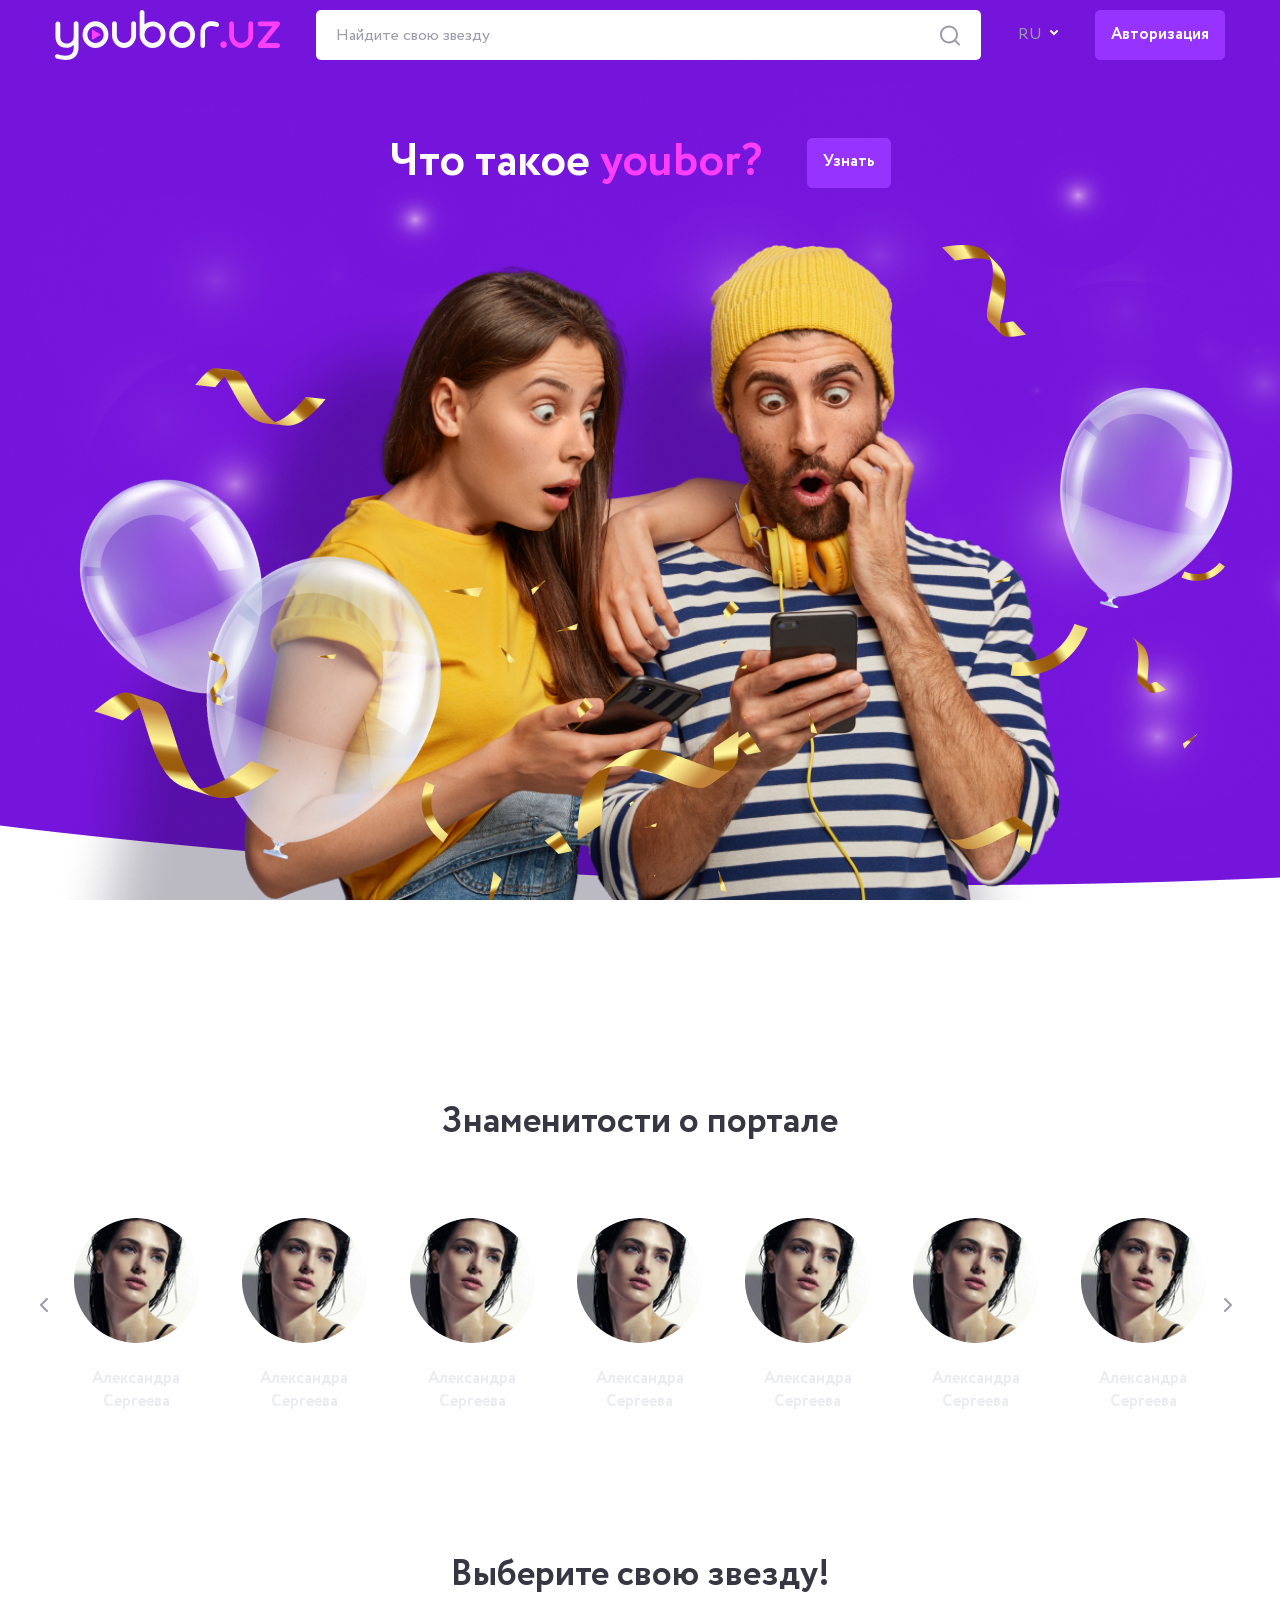
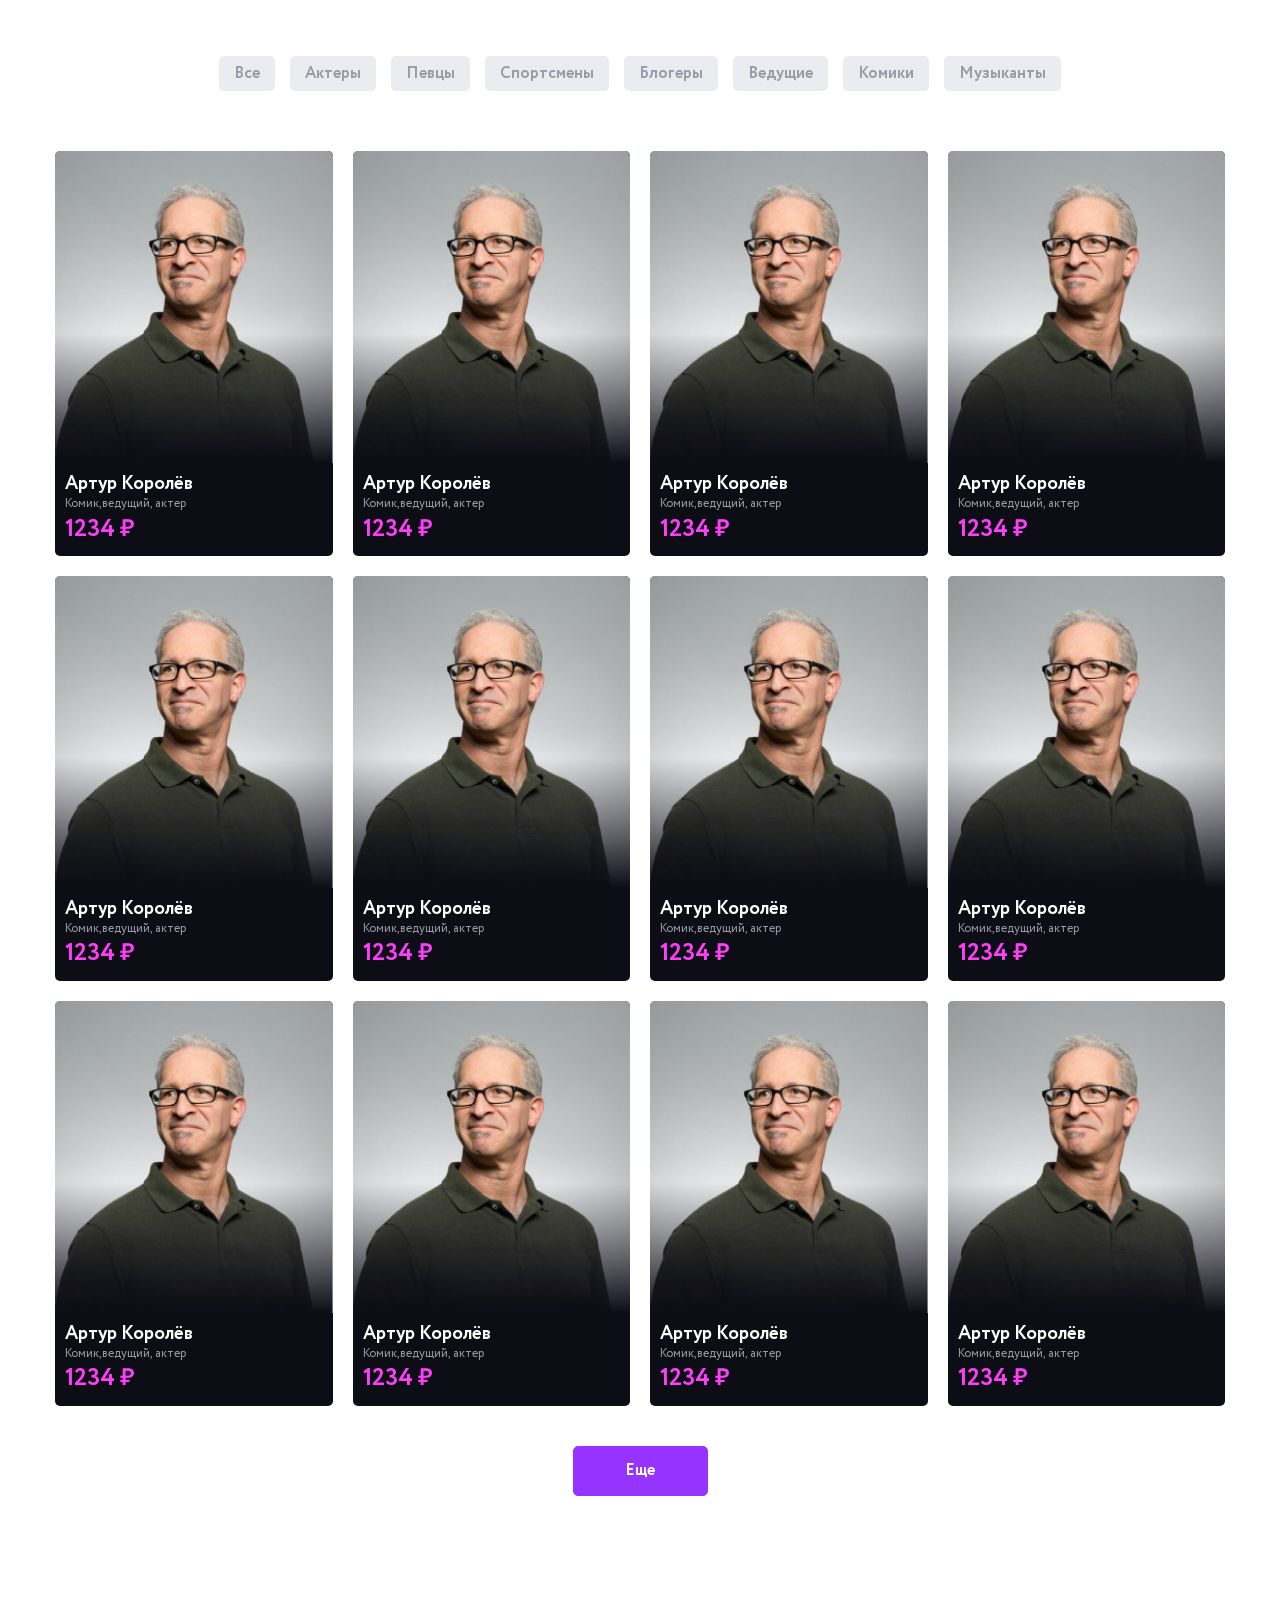
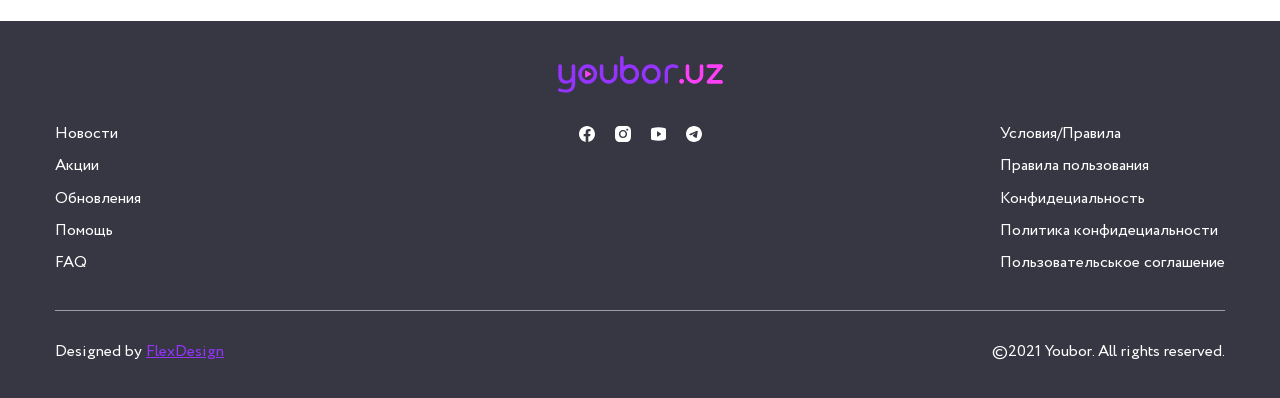
==== commit b23a12e0: "." ====
--- a/app/index.html
+++ b/app/index.html
@@ -58,7 +58,7 @@
 
 	<main class="main">
 		
-		<!-- <section class="hero">
+		<section class="hero">
 			<div class="swiper hero__slider heroSlider">
 				<div class="swiper-wrapper hero__wrapper heroWrapper">
 					<div class="swiper-slide hero__slide heroSlide">
@@ -90,7 +90,7 @@
 					</div>
 				</div>
 			</div>
-		</section> -->
+		</section>
 
 		<section class="celeb">
 			<div class="celeb__container container">
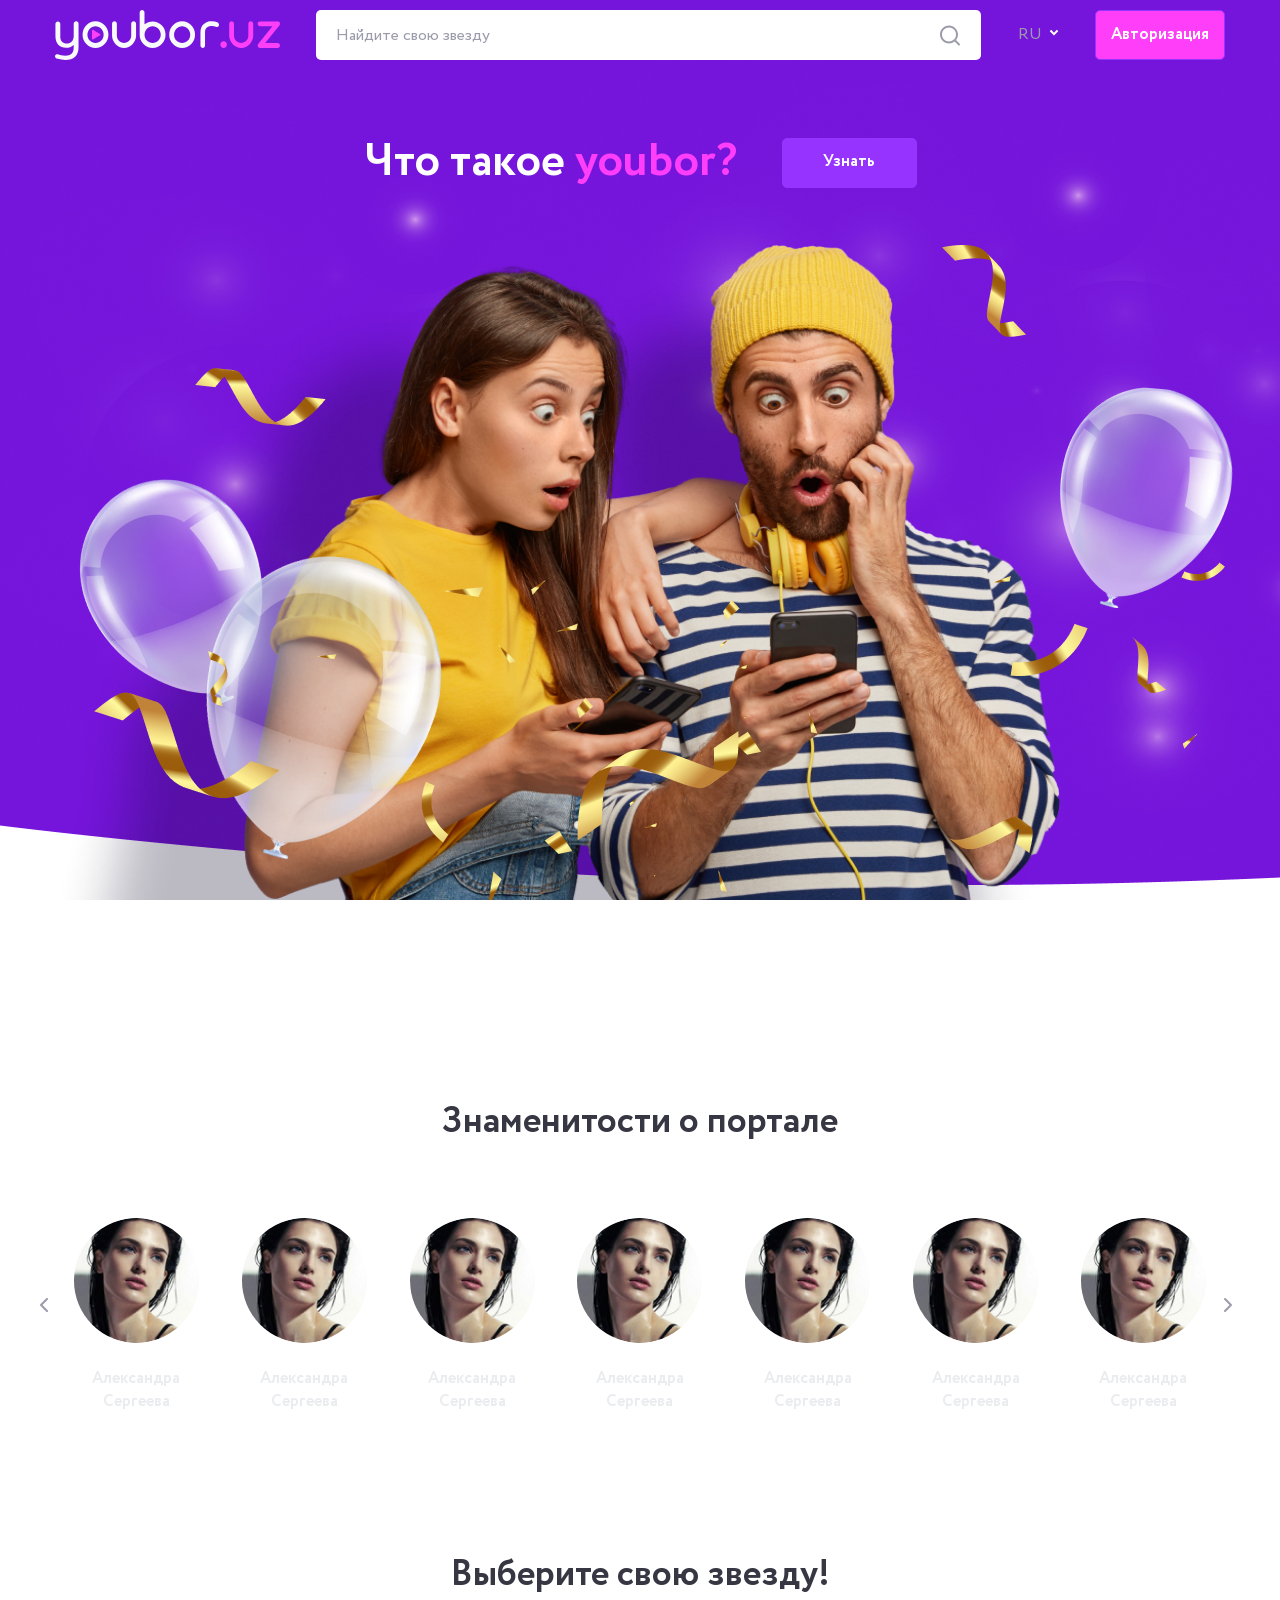
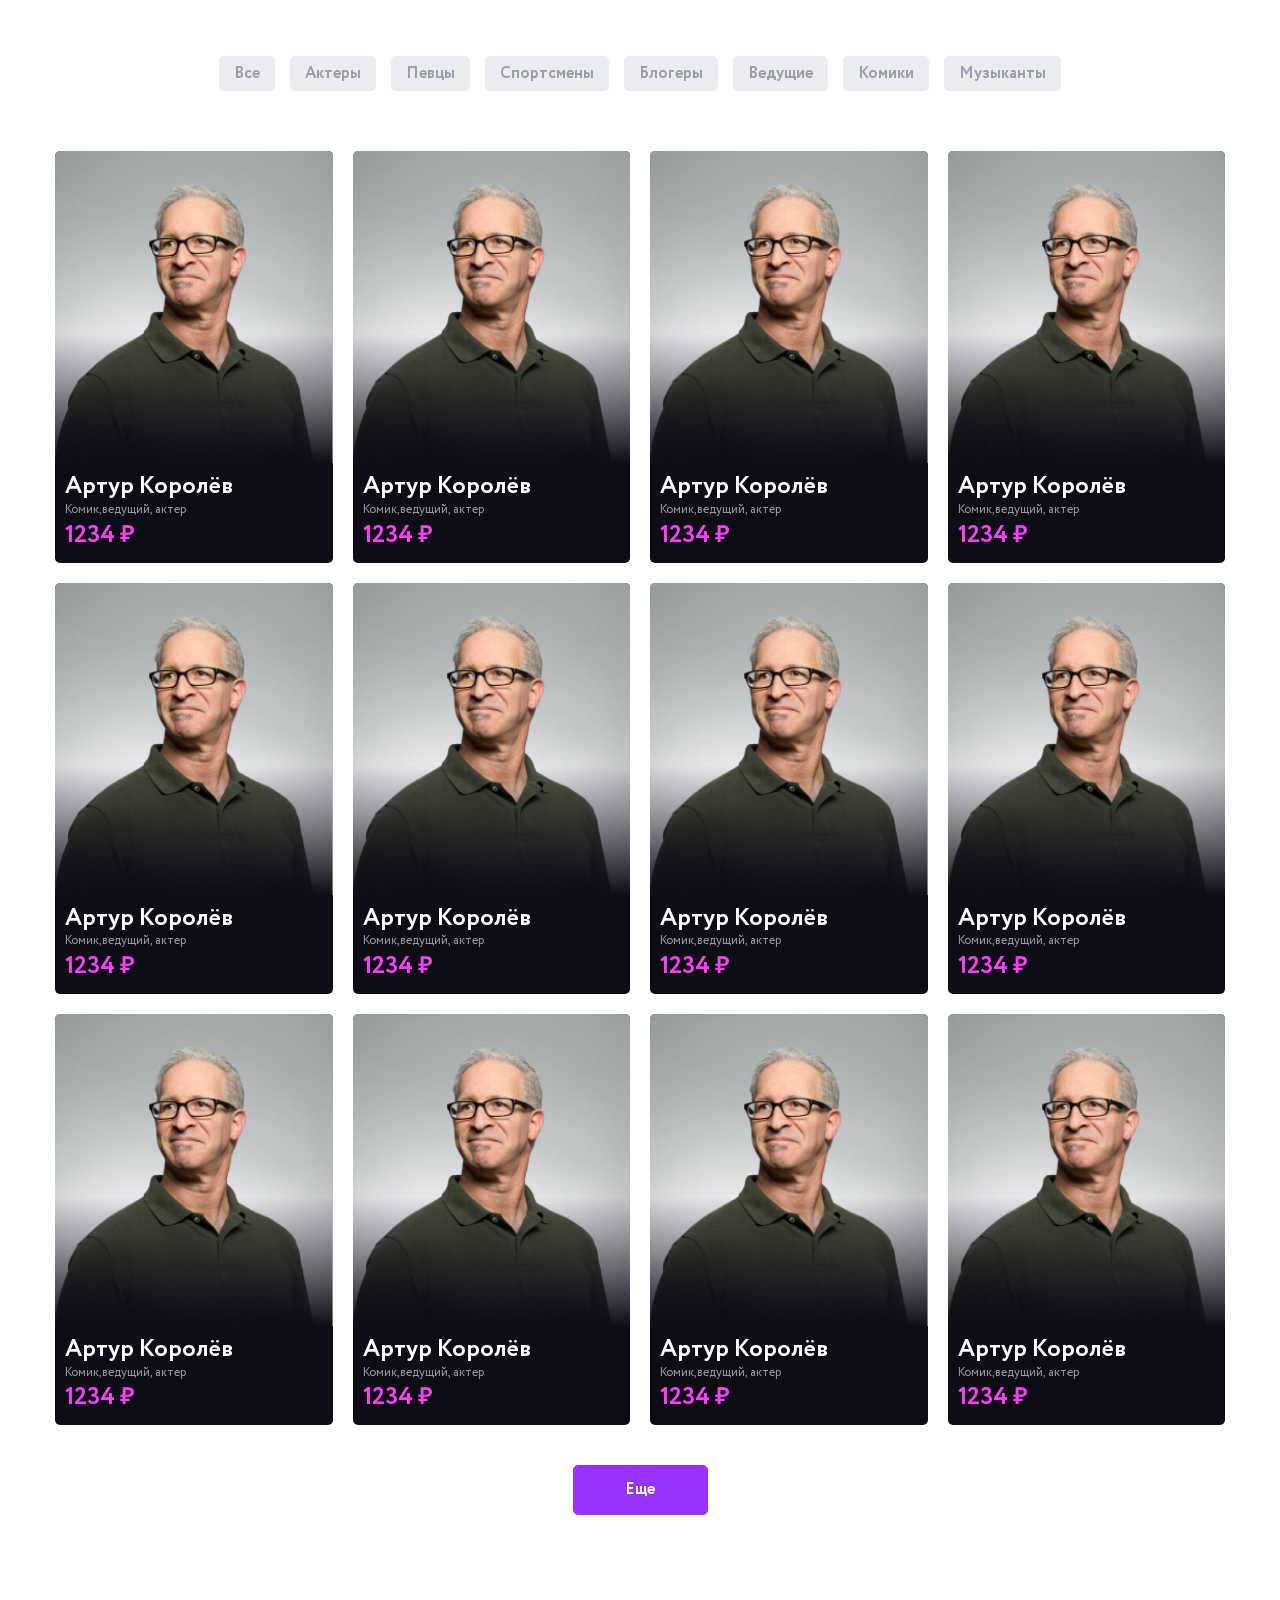
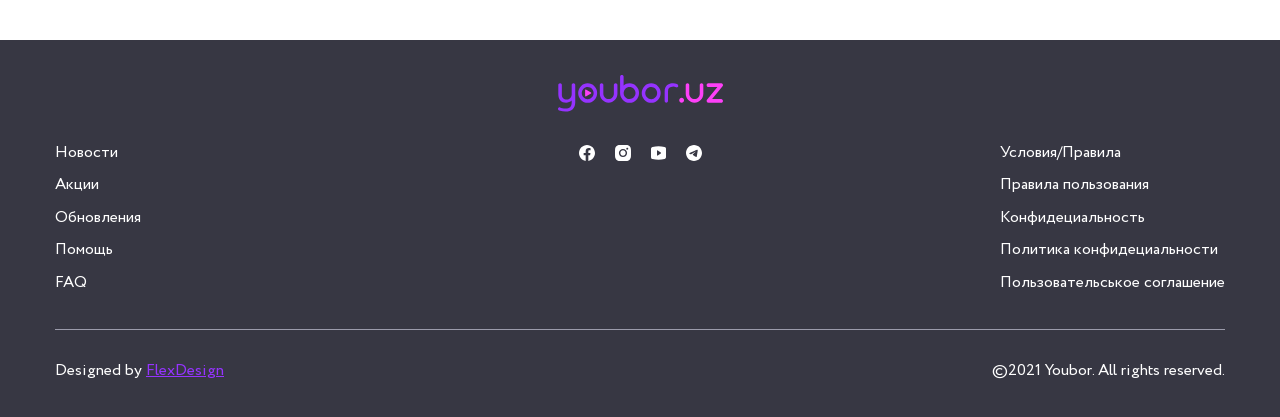
==== commit 0a30c6d6: "modal ready" ====
--- a/app/index.html
+++ b/app/index.html
@@ -40,9 +40,9 @@
 					</ul>
 				</div>
 	
-				<div class="header__btn btn">
+				<a href="#" class="header__btn btn">
 					Авторизация
-				</div>
+				</a>
 	
 				<button class="hamburger" type="button">
 					<span class="hamburger__item"></span>
@@ -56,7 +56,7 @@
 
 	</header>
 
-	<main class="main">
+	<main class="main main--index">
 		
 		<section class="hero">
 			<div class="swiper hero__slider heroSlider">
@@ -64,7 +64,7 @@
 					<div class="swiper-slide hero__slide heroSlide">
 						<div class="hero__text">
 							<h1 class="h1 hero__title">Что такое <span>youbor?</span></h1>
-							<a href="#" class="hero__btn btn">Узнать</a>
+							<a href="#" class="hero__btn btn modal__edits">Узнать</a>
 						</div>
 						<div class="hero__img">
 							<img src="img/hero_1.jpg" alt="">
@@ -73,7 +73,7 @@
 					<div class="swiper-slide hero__slide heroSlide">
 						<div class="hero__text">
 							<h1 class="h1 hero__title">Что такое <span>youbor?</span></h1>
-							<a href="#" class="hero__btn btn">Узнать</a>
+							<a href="#" class="hero__btn btn modal__edits">Узнать</a>
 						</div>
 						<div class="hero__img">
 							<img src="img/hero_1.jpg" alt="">
@@ -82,7 +82,7 @@
 					<div class="swiper-slide hero__slide heroSlide">
 						<div class="hero__text">
 							<h1 class="h1 hero__title">Что такое <span>youbor?</span></h1>
-							<a href="#" class="hero__btn btn">Узнать</a>
+							<a href="#" class="hero__btn btn modal__edits">Узнать</a>
 						</div>
 						<div class="hero__img">
 							<img src="img/hero_1.jpg" alt="">
@@ -439,176 +439,85 @@
 	<!-- MODAL -->
 
 	<div class="modal" id="modal__edits">
-		<form action="#" class="modal__form form" method="POST">
+		<div class="modal__wrap">
 
 			<button class="close modal__close" type="button">
 				<span></span>
 				<span></span>
 			</button>
 
-			<h3 class="form__title">Заказать звонок</h3>
-
-			<input type="hidden" name="subject" value="Заказать звонок">
-
-			<div class="form__item">
-				<label for="formName" class="form__label">Имя*</label>
-				<input id="formName" type="text" name="name" placeholder="Имя" class="form__input _req">
-			</div>
-
-			<div class="form__item">
-				<label for="formPhone" class="form__label">Телефон*</label>
-				<input id="formPhone" type="tel" name="phone" placeholder="Телефон" class="form__input _req">
-			</div>
-
-			<div class="form__item">
-				<label for="formMail">Почта*</label>
-				<input id="formMail" type="email" name="mail" placeholder="Почта" class="form__input _req _email">
-			</div>
-
-			<div class="form__item">
-				<div class="form__label">Левша или правша?</div>
-				<div class="form__options">
-					<div class="form__options_item">
-						<input id="formRigth" type="radio" value="raight" name="hand" class="form__options_input" checked>
-						<label for="formRigth" class="form__options_label"><span>Правша</span></label>
-					</div>
-					<div class="form__options_item">
-						<input id="formLeft" type="radio" value="left" name="hand" class="form__options_input">
-						<label for="formLeft" class="form__options_label"><span>Левша</span></label>
-					</div>
-				</div>
-			</div>
-
-			<div class="form__item">
-				<label for="formMessage" class="form__label">Сообщение</label>
-				<textarea id="formMessage" name="message" class="form__textarea"></textarea>
-			</div>
-
-			<div class="form__item">
-				<label for="formAge" class="form__label">Возраст:</label>
-				<select id="formAge" name="age"  class="form__select">
-					<option value="18" selected="selected">18</option>
-					<option value="25">25</option>
-					<option value="30">30</option>
-					<option value="50">50</option>
-				</select>
-			</div>
-
-			<div class="form__item">
-				<div class="form__label">Прикрепить фото:</div>
-				<div class="form__file formImgFile">
-					<div class="form__file_item">
-						<input accept=".jpg, .png, .gif, .ico" type="file" name="image" class="formImage form__file_input">
-						<label class="formLebel form__file_button btn">Выбрать</label>
-					</div>
-					<div class="formPreview form__file_preview"></div>
-				</div>
-			</div>
-
-			<div class="form__item">
-				<div class="form__checkbox">
-					<input id="formAgreement" checked type="checkbox" name="agreement" class="form__checkbox_input _req">
-					<label for="formAgreement" class="form__checkbox_label"><span>Персональные данные <a href="#">Файл</a></span></label>
-				</div>
-			</div>
-
-			<div class="form__btn">
-				<button type="submit" class="btn form__btn_button" name="submit">Отправить</button>
-			</div>
-
-		</form>
-	</div>
-
-	<div class="modal" id="modal__add">
-		<form action="#" class="modal__form form" method="POST">
-
-			<button class="close modal__close" type="button">
-				<span></span>
-				<span></span>
-			</button>
-
-			<h3 class="form__title">Добавить елемент в слайдер</h3>
-
-			<input type="hidden" name="subject" value="Добавить елемент в слайдер">
-
-			<div class="form__item">
-				<label for="formName2" class="form__label">Имя*</label>
-				<input id="formName2" type="text" name="name" placeholder="Имя" class="form__input _req">
-			</div>
-
-			<div class="form__item">
-				<label for="formPhone2" class="form__label">Телефон*</label>
-				<input id="formPhone2" type="tel" name="phone" placeholder="Телефон" class="form__input _req">
-			</div>
-
-			<div class="form__item">
-				<label for="formMail2">Почта*</label>
-				<input id="formMail2" type="email" name="mail" placeholder="Почта" class="form__input _req">
-			</div>
-
-			<div class="form__item">
-				<div class="form__label">Левша или правша?</div>
-				<div class="form__options">
-					<div class="form__options_item">
-						<input id="formRigth2" type="radio" value="raight" name="hand" class="form__options_input" checked>
-						<label for="formRigth2" class="form__options_label"><span>Правша</span></label>
-					</div>
-					<div class="form__options_item">
-						<input id="formLeft2" type="radio" value="left" name="hand" class="form__options_input">
-						<label for="formLeft2" class="form__options_label"><span>Левша</span></label>
-					</div>
-				</div>
-			</div>
-
-			<div class="form__item">
-				<label for="formMessage2" class="form__label">Сообщение</label>
-				<textarea id="formMessage2" name="message" class="form__textarea"></textarea>
-			</div>
-
-			<div class="form__item">
-				<label for="formAge2" class="form__label">Возраст:</label>
-				<select id="formAge2" name="age" class="form__select">
-					<option value="18" selected="selected">18</option>
-					<option value="25">25</option>
-					<option value="30">30</option>
-					<option value="50">50</option>
-				</select>
-			</div>
-
-			<div class="form__item">
-				<div class="form__label">Прикрепить фото:</div>
-				<div class="form__file formImgFile">
-					<div class="form__file_item">
-						<input accept=".jpg, .png, .gif, .ico" type="file" name="image" class="formImage form__file_input">
-						<label class="formLebel form__file_button btn">Выбрать</label>
-					</div>
-					<div class="formPreview form__file_preview"></div>
-				</div>
-			</div>
-
-			<div class="form__item">
-				<div class="form__checkbox">
-					<input id="formAgreement1" checked type="checkbox" name="agreement" class="form__checkbox_input _req">
-					<label for="formAgreement1" class="form__checkbox_label"><span>Персональные данные <a href="#">Файл</a></span></label>
-				</div>
-			</div>
-
-			<div class="form__btn">
-				<button type="submit" class="btn form__btn_button" name="submit">Отправить</button>
-			</div>
-
-		</form>
-	</div>
-
-	<div class="modal" id="modal__thanks">
-		<div class="modal__form">
-			<button class="close modal__close" type="button">
-				<span></span>
-				<span></span>
-			</button>
-
-			<h3>Спасибо за доверие!</h3>
-			<p>Мы обязательно с вами свяжемся!</p>
+			<h3 class="h3 modal__title">Что такое <span>youbor?</span></h3>
+
+			<div class="modal__text">
+				<p class="modal__subtitle">
+					Youbor – это сайт для заказа персональных видео от звёзд шоу-бизнеса, 
+					ТВ и кино, спорта, блогеров, ведущих и комиков.
+				</p>
+	
+				<span class="modal__quest">Как работает сервис? </span>
+				<p class="modal__answer">
+					Чтобы заказать видео от звезды, больше не нужно писать ей в direct, ждать и 
+					надеяться, что Ваше сообщение увидят. На платформе достаточно пройти 4 простых шага:
+				</p>
+	
+				<span class="modal__quest">• Выберите знаменитость</span>
+				<p class="modal__answer">
+					Воспользуйтесь поиском, если знаете, кто тебе нужен, или воспользуйтесь 
+					категориями, если еще не определились.
+				</p>
+	
+				<span class="modal__quest">• Опишите, что хотели бы услышать</span>
+				<p class="modal__answer">
+					Заполните заявку, укажите, для кого видео, с чем поздравить или что нужно сказать. 
+					Рекомендуем детально рассказать об адресате видео, его хобби. 
+					Так звезда сможет еще больше персонализировать поздравление!
+				</p>
+				
+				<span class="modal__quest">• Проверьте и оплатите заказ.</span>
+				<p class="modal__answer">
+					Внимательно проверьте всю информацию перед отправкой. 
+					Если все верно – нажмите кнопку “Оплатить”. 
+				</p>
+				
+				<span class="modal__quest">• Получите видео и сделайте подарок.</span>
+				<p class="modal__answer">
+					В течении недели знаменитость запишет видео и Вы получите его на свой телеграм. 
+					Как подарить – дело фантазии. Можете отправить по, Telegram или Whatsapp, 
+					а можете в разгар праздника включить на большом
+				</p>
+				<span class="modal__quest">Как работает сервис? </span>
+				<p class="modal__answer">
+					Чтобы заказать видео от звезды, больше не нужно писать ей в direct, ждать и 
+					надеяться, что Ваше сообщение увидят. На платформе достаточно пройти 4 простых шага:
+				</p>
+	
+				<span class="modal__quest">• Выберите знаменитость</span>
+				<p class="modal__answer">
+					Воспользуйтесь поиском, если знаете, кто тебе нужен, или воспользуйтесь 
+					категориями, если еще не определились.
+				</p>
+	
+				<span class="modal__quest">• Опишите, что хотели бы услышать</span>
+				<p class="modal__answer">
+					Заполните заявку, укажите, для кого видео, с чем поздравить или что нужно сказать. 
+					Рекомендуем детально рассказать об адресате видео, его хобби. 
+					Так звезда сможет еще больше персонализировать поздравление!
+				</p>
+				
+				<span class="modal__quest">• Проверьте и оплатите заказ.</span>
+				<p class="modal__answer">
+					Внимательно проверьте всю информацию перед отправкой. 
+					Если все верно – нажмите кнопку “Оплатить”. 
+				</p>
+				
+				<span class="modal__quest">• Получите видео и сделайте подарок.</span>
+				<p class="modal__answer">
+					В течении недели знаменитость запишет видео и Вы получите его на свой телеграм. 
+					Как подарить – дело фантазии. Можете отправить по, Telegram или Whatsapp, 
+					а можете в разгар праздника включить на большом
+				</p>
+			</div>
+
 		</div>
 	</div>
 
--- a/app/css/app.min.css
+++ b/app/css/app.min.css
@@ -1 +1 @@
-*,::after,::before{-webkit-box-sizing:border-box;box-sizing:border-box}html{font-family:sans-serif;line-height:1.15;-webkit-text-size-adjust:100%;-webkit-tap-highlight-color:transparent}article,aside,figcaption,figure,footer,header,hgroup,main,nav,section{display:block}body{margin:0;font-family:-apple-system,BlinkMacSystemFont,"Segoe UI",Roboto,"Helvetica Neue",Arial,"Noto Sans","Liberation Sans",sans-serif,"Apple Color Emoji","Segoe UI Emoji","Segoe UI Symbol","Noto Color Emoji";font-size:1rem;font-weight:400;line-height:1.5;color:#212529;text-align:left;background-color:#fff}[tabindex="-1"]:focus:not(:focus-visible){outline:0!important}hr{-webkit-box-sizing:content-box;box-sizing:content-box;height:0;overflow:visible}h1,h2,h3,h4,h5,h6{margin-top:0;margin-bottom:.5rem}p{margin-top:0;margin-bottom:1rem}abbr[data-original-title],abbr[title]{text-decoration:underline;-webkit-text-decoration:underline dotted;text-decoration:underline dotted;cursor:help;border-bottom:0;-webkit-text-decoration-skip-ink:none;text-decoration-skip-ink:none}address{margin-bottom:1rem;font-style:normal;line-height:inherit}dl,ol,ul{margin-top:0;margin-bottom:1rem}ol ol,ol ul,ul ol,ul ul{margin-bottom:0}dt{font-weight:700}dd{margin-bottom:.5rem;margin-left:0}blockquote{margin:0 0 1rem}b,strong{font-weight:bolder}small{font-size:80%}sub,sup{position:relative;font-size:75%;line-height:0;vertical-align:baseline}sub{bottom:-.25em}sup{top:-.5em}a{color:#007bff;text-decoration:none;background-color:transparent}a:hover{color:#0056b3;text-decoration:underline}a:not([href]):not([class]){color:inherit;text-decoration:none}a:not([href]):not([class]):hover{color:inherit;text-decoration:none}code,kbd,pre,samp{font-family:SFMono-Regular,Menlo,Monaco,Consolas,"Liberation Mono","Courier New",monospace;font-size:1em}pre{margin-top:0;margin-bottom:1rem;overflow:auto;-ms-overflow-style:scrollbar}figure{margin:0 0 1rem}img{vertical-align:middle;border-style:none}svg{overflow:hidden;vertical-align:middle}table{border-collapse:collapse}caption{padding-top:.75rem;padding-bottom:.75rem;color:#6c757d;text-align:left;caption-side:bottom}th{text-align:inherit;text-align:-webkit-match-parent}label{display:inline-block;margin-bottom:.5rem}button{border-radius:0}button:focus:not(:focus-visible){outline:0}button,input,optgroup,select,textarea{margin:0;font-family:inherit;font-size:inherit;line-height:inherit}button,input{overflow:visible}button,select{text-transform:none}[role=button]{cursor:pointer}select{word-wrap:normal}[type=button],[type=reset],[type=submit],button{-webkit-appearance:button}[type=button]:not(:disabled),[type=reset]:not(:disabled),[type=submit]:not(:disabled),button:not(:disabled){cursor:pointer}[type=button]::-moz-focus-inner,[type=reset]::-moz-focus-inner,[type=submit]::-moz-focus-inner,button::-moz-focus-inner{padding:0;border-style:none}input[type=checkbox],input[type=radio]{-webkit-box-sizing:border-box;box-sizing:border-box;padding:0}textarea{overflow:auto;resize:vertical}fieldset{min-width:0;padding:0;margin:0;border:0}legend{display:block;width:100%;max-width:100%;padding:0;margin-bottom:.5rem;font-size:1.5rem;line-height:inherit;color:inherit;white-space:normal}progress{vertical-align:baseline}[type=number]::-webkit-inner-spin-button,[type=number]::-webkit-outer-spin-button{height:auto}[type=search]{outline-offset:-2px;-webkit-appearance:none}[type=search]::-webkit-search-decoration{-webkit-appearance:none}::-webkit-file-upload-button{font:inherit;-webkit-appearance:button}output{display:inline-block}summary{display:list-item;cursor:pointer}template{display:none}[hidden]{display:none!important}@font-face{font-family:swiper-icons;src:url("data:application/font-woff;charset=utf-8;base64, [base64]//wADZ2x5ZgAAAywAAADMAAAD2MHtryVoZWFkAAABbAAAADAAAAA2E2+eoWhoZWEAAAGcAAAAHwAAACQC9gDzaG10eAAAAigAAAAZAAAArgJkABFsb2NhAAAC0AAAAFoAAABaFQAUGG1heHAAAAG8AAAAHwAAACAAcABAbmFtZQAAA/gAAAE5AAACXvFdBwlwb3N0AAAFNAAAAGIAAACE5s74hXjaY2BkYGAAYpf5Hu/j+W2+MnAzMYDAzaX6QjD6/4//Bxj5GA8AuRwMYGkAPywL13jaY2BkYGA88P8Agx4j+/8fQDYfA1AEBWgDAIB2BOoAeNpjYGRgYNBh4GdgYgABEMnIABJzYNADCQAACWgAsQB42mNgYfzCOIGBlYGB0YcxjYGBwR1Kf2WQZGhhYGBiYGVmgAFGBiQQkOaawtDAoMBQxXjg/wEGPcYDDA4wNUA2CCgwsAAAO4EL6gAAeNpj2M0gyAACqxgGNWBkZ2D4/wMA+xkDdgAAAHjaY2BgYGaAYBkGRgYQiAHyGMF8FgYHIM3DwMHABGQrMOgyWDLEM1T9/w8UBfEMgLzE////P/5//f/V/xv+r4eaAAeMbAxwIUYmIMHEgKYAYjUcsDAwsLKxc3BycfPw8jEQA/[base64]/uznmfPFBNODM2K7MTQ45YEAZqGP81AmGGcF3iPqOop0r1SPTaTbVkfUe4HXj97wYE+yNwWYxwWu4v1ugWHgo3S1XdZEVqWM7ET0cfnLGxWfkgR42o2PvWrDMBSFj/IHLaF0zKjRgdiVMwScNRAoWUoH78Y2icB/yIY09An6AH2Bdu/UB+yxopYshQiEvnvu0dURgDt8QeC8PDw7Fpji3fEA4z/PEJ6YOB5hKh4dj3EvXhxPqH/SKUY3rJ7srZ4FZnh1PMAtPhwP6fl2PMJMPDgeQ4rY8YT6Gzao0eAEA409DuggmTnFnOcSCiEiLMgxCiTI6Cq5DZUd3Qmp10vO0LaLTd2cjN4fOumlc7lUYbSQcZFkutRG7g6JKZKy0RmdLY680CDnEJ+UMkpFFe1RN7nxdVpXrC4aTtnaurOnYercZg2YVmLN/d/gczfEimrE/fs/bOuq29Zmn8tloORaXgZgGa78yO9/cnXm2BpaGvq25Dv9S4E9+5SIc9PqupJKhYFSSl47+Qcr1mYNAAAAeNptw0cKwkAAAMDZJA8Q7OUJvkLsPfZ6zFVERPy8qHh2YER+3i/BP83vIBLLySsoKimrqKqpa2hp6+jq6RsYGhmbmJqZSy0sraxtbO3sHRydnEMU4uR6yx7JJXveP7WrDycAAAAAAAH//wACeNpjYGRgYOABYhkgZgJCZgZNBkYGLQZtIJsFLMYAAAw3ALgAeNolizEKgDAQBCchRbC2sFER0YD6qVQiBCv/H9ezGI6Z5XBAw8CBK/m5iQQVauVbXLnOrMZv2oLdKFa8Pjuru2hJzGabmOSLzNMzvutpB3N42mNgZGBg4GKQYzBhYMxJLMlj4GBgAYow/P/PAJJhLM6sSoWKfWCAAwDAjgbRAAB42mNgYGBkAIIbCZo5IPrmUn0hGA0AO8EFTQAA") format("woff");font-weight:400;font-style:normal}:root{--swiper-theme-color:#007aff}.swiper-container{margin-left:auto;margin-right:auto;position:relative;overflow:hidden;list-style:none;padding:0;z-index:1}.swiper-container-vertical>.swiper-wrapper{-webkit-box-orient:vertical;-webkit-box-direction:normal;-ms-flex-direction:column;flex-direction:column}.swiper-wrapper{position:relative;width:100%;height:100%;z-index:1;display:-webkit-box;display:-ms-flexbox;display:flex;-webkit-transition-property:-webkit-transform;transition-property:-webkit-transform;-o-transition-property:transform;transition-property:transform;transition-property:transform,-webkit-transform;-webkit-box-sizing:content-box;box-sizing:content-box}.swiper-container-android .swiper-slide,.swiper-wrapper{-webkit-transform:translate3d(0,0,0);transform:translate3d(0,0,0)}.swiper-container-multirow>.swiper-wrapper{-ms-flex-wrap:wrap;flex-wrap:wrap}.swiper-container-multirow-column>.swiper-wrapper{-ms-flex-wrap:wrap;flex-wrap:wrap;-webkit-box-orient:vertical;-webkit-box-direction:normal;-ms-flex-direction:column;flex-direction:column}.swiper-container-free-mode>.swiper-wrapper{-webkit-transition-timing-function:ease-out;-o-transition-timing-function:ease-out;transition-timing-function:ease-out;margin:0 auto}.swiper-container-pointer-events{-ms-touch-action:pan-y;touch-action:pan-y}.swiper-container-pointer-events.swiper-container-vertical{-ms-touch-action:pan-x;touch-action:pan-x}.swiper-slide{-ms-flex-negative:0;flex-shrink:0;width:100%;height:100%;position:relative;-webkit-transition-property:-webkit-transform;transition-property:-webkit-transform;-o-transition-property:transform;transition-property:transform;transition-property:transform,-webkit-transform}.swiper-slide-invisible-blank{visibility:hidden}.swiper-container-autoheight,.swiper-container-autoheight .swiper-slide{height:auto}.swiper-container-autoheight .swiper-wrapper{-webkit-box-align:start;-ms-flex-align:start;align-items:flex-start;-webkit-transition-property:height,-webkit-transform;transition-property:height,-webkit-transform;-o-transition-property:transform,height;transition-property:transform,height;transition-property:transform,height,-webkit-transform}.swiper-container-3d{-webkit-perspective:1200px;perspective:1200px}.swiper-container-3d .swiper-cube-shadow,.swiper-container-3d .swiper-slide,.swiper-container-3d .swiper-slide-shadow-bottom,.swiper-container-3d .swiper-slide-shadow-left,.swiper-container-3d .swiper-slide-shadow-right,.swiper-container-3d .swiper-slide-shadow-top,.swiper-container-3d .swiper-wrapper{-webkit-transform-style:preserve-3d;transform-style:preserve-3d}.swiper-container-3d .swiper-slide-shadow-bottom,.swiper-container-3d .swiper-slide-shadow-left,.swiper-container-3d .swiper-slide-shadow-right,.swiper-container-3d .swiper-slide-shadow-top{position:absolute;left:0;top:0;width:100%;height:100%;pointer-events:none;z-index:10}.swiper-container-3d .swiper-slide-shadow-left{background-image:-webkit-gradient(linear,right top,left top,from(rgba(0,0,0,.5)),to(rgba(0,0,0,0)));background-image:-o-linear-gradient(right,rgba(0,0,0,.5),rgba(0,0,0,0));background-image:linear-gradient(to left,rgba(0,0,0,.5),rgba(0,0,0,0))}.swiper-container-3d .swiper-slide-shadow-right{background-image:-webkit-gradient(linear,left top,right top,from(rgba(0,0,0,.5)),to(rgba(0,0,0,0)));background-image:-o-linear-gradient(left,rgba(0,0,0,.5),rgba(0,0,0,0));background-image:linear-gradient(to right,rgba(0,0,0,.5),rgba(0,0,0,0))}.swiper-container-3d .swiper-slide-shadow-top{background-image:-webkit-gradient(linear,left bottom,left top,from(rgba(0,0,0,.5)),to(rgba(0,0,0,0)));background-image:-o-linear-gradient(bottom,rgba(0,0,0,.5),rgba(0,0,0,0));background-image:linear-gradient(to top,rgba(0,0,0,.5),rgba(0,0,0,0))}.swiper-container-3d .swiper-slide-shadow-bottom{background-image:-webkit-gradient(linear,left top,left bottom,from(rgba(0,0,0,.5)),to(rgba(0,0,0,0)));background-image:-o-linear-gradient(top,rgba(0,0,0,.5),rgba(0,0,0,0));background-image:linear-gradient(to bottom,rgba(0,0,0,.5),rgba(0,0,0,0))}.swiper-container-css-mode>.swiper-wrapper{overflow:auto;scrollbar-width:none;-ms-overflow-style:none}.swiper-container-css-mode>.swiper-wrapper::-webkit-scrollbar{display:none}.swiper-container-css-mode>.swiper-wrapper>.swiper-slide{scroll-snap-align:start start}.swiper-container-horizontal.swiper-container-css-mode>.swiper-wrapper{-webkit-scroll-snap-type:x mandatory;-ms-scroll-snap-type:x mandatory;scroll-snap-type:x mandatory}.swiper-container-vertical.swiper-container-css-mode>.swiper-wrapper{-webkit-scroll-snap-type:y mandatory;-ms-scroll-snap-type:y mandatory;scroll-snap-type:y mandatory}.form{position:relative}.form::after,.form::before{content:'';position:absolute;top:0;left:0}@font-face{font-family:Circe;font-style:normal;font-weight:400;src:url(../fonts/Circe-Regular.woff2) format("woff2");font-display:swap}@font-face{font-family:Circe;font-style:normal;font-weight:700;src:url(../fonts/Circe-Bold.woff2) format("woff2");font-display:swap}body{overflow-x:hidden;position:relative;min-width:320px;font-family:Circe,sans-serif;font-size:16px;color:#9b9bab;line-height:1.4;font-weight:400;min-height:100vh;display:-webkit-box;display:-ms-flexbox;display:flex;-webkit-box-orient:vertical;-webkit-box-direction:normal;-ms-flex-direction:column;flex-direction:column;-webkit-box-pack:justify;-ms-flex-pack:justify;justify-content:space-between}::-moz-selection{background-color:#9633ff;color:#fff}::selection{background-color:#9633ff;color:#fff}::-webkit-input-placeholder{color:#666}::-moz-placeholder{color:#666}:-ms-input-placeholder{color:#666}::-ms-input-placeholder{color:#666}::placeholder{color:#666}h1,h2,h3,h4,h5,h6{font-weight:700;line-height:1.2;margin:0;padding:0}ul{margin:0;padding:0;list-style-type:none}b,strong{font-weight:700}p{margin:0;padding:0}a,button{-webkit-transition:all .6s;-o-transition:all .6s;transition:all .6s}a:focus,a:hover,button:focus,button:hover{outline:0;text-decoration:none;outline:0}input,select,textarea{-webkit-transition:all .6s;-o-transition:all .6s;transition:all .6s;outline:0;-webkit-box-shadow:none;box-shadow:none;border:1px solid #000}input:focus:required:invalid,select:focus:required:invalid,textarea:focus:required:invalid{border-color:red;outline:0;-webkit-box-shadow:none;box-shadow:none;-webkit-appearance:none}input:required:valid,select:required:valid,textarea:required:valid{border-color:green;outline:0;-webkit-box-shadow:none;box-shadow:none;-webkit-appearance:none}input::-webkit-input-placeholder,select::-webkit-input-placeholder,textarea::-webkit-input-placeholder{color:#9b9bab}input::-moz-placeholder,select::-moz-placeholder,textarea::-moz-placeholder{color:#9b9bab}input:-ms-input-placeholder,select:-ms-input-placeholder,textarea:-ms-input-placeholder{color:#9b9bab}input::-ms-input-placeholder,select::-ms-input-placeholder,textarea::-ms-input-placeholder{color:#9b9bab}input::placeholder,select::placeholder,textarea::placeholder{color:#9b9bab}.container{width:100%;max-width:1200px;padding:0 15px;margin:0 auto}@media only screen and (max-width:1200px){.container{max-width:992px}}@media only screen and (max-width:992px){.container{max-width:768px}}@media only screen and (max-width:767px){.container{max-width:576px}}@media only screen and (max-width:576px){.container{max-width:480px}}.h2{font-size:36px;font-weight:700;color:#373743}.h3{font-size:24;font-weight:700;color:#fff}.btn,.form__btn_button{position:relative;display:-webkit-box;display:-ms-flexbox;display:flex;-webkit-box-pack:center;-ms-flex-pack:center;justify-content:center;-webkit-box-align:center;-ms-flex-align:center;align-items:center;height:50px;border-radius:5px;max-width:-webkit-fit-content;max-width:-moz-fit-content;max-width:fit-content;border:1px solid #9633ff;background-color:#9633ff;padding:0 15px;font-size:16px;color:#fff;font-weight:700;-webkit-transition:all .6s;-o-transition:all .6s;transition:all .6s}.btn:hover,.form__btn_button:hover{border:1px solid #ff3ef9;background:#ff3ef9;color:#fff;cursor:pointer}.btn:active,.form__btn_button:active{border:1px solid #fff;background:#ff3ef9;color:#fff}.hamburger{position:relative;padding:0;border:none;background-color:transparent;-webkit-transition:all .3s;-o-transition:all .3s;transition:all .3s;width:25px;height:18px;margin-right:15px;outline:0;display:none}.hamburger:hover span{background-color:#9633ff}.hamburger:hover span::after,.hamburger:hover span::before{background-color:#9633ff}.hamburger__item{position:absolute;right:0;top:50%;width:12px;height:2px;background-color:#9b9bab;border-radius:4px;-webkit-transition:all .6s;-o-transition:all .6s;transition:all .6s;bottom:0}.hamburger__item::after,.hamburger__item::before{content:'';display:block;position:absolute;right:0;background-color:#9b9bab;height:2px;-webkit-transition:all .6s;-o-transition:all .6s;transition:all .6s}.hamburger__item::before{top:7px;width:18px}.hamburger__item::after{top:-7px;width:25px}.hamburger--active{z-index:100}.hamburger--active:hover span{background-color:transparent}.hamburger--active:hover span::after,.hamburger--active:hover span::before{background-color:#9633ff}.hamburger--active .hamburger__item{background-color:transparent}.hamburger--active .hamburger__item::before{top:0;width:25px;-webkit-transform:rotate(45deg);-ms-transform:rotate(45deg);transform:rotate(45deg)}.hamburger--active .hamburger__item::after{top:0;width:25px;-webkit-transform:rotate(-45deg);-ms-transform:rotate(-45deg);transform:rotate(-45deg)}.header{position:absolute;top:0;right:0;left:0;padding:10px 0;z-index:10}.header__container{display:-webkit-box;display:-ms-flexbox;display:flex;-ms-flex-wrap:wrap;flex-wrap:wrap;-webkit-box-align:center;-ms-flex-align:center;align-items:center;-webkit-box-pack:justify;-ms-flex-pack:justify;justify-content:space-between}@media only screen and (max-width:767px){.header__container{-webkit-box-orient:vertical;-webkit-box-direction:normal;-ms-flex-direction:column;flex-direction:column;gap:10px}}.header__wrap{display:-webkit-box;display:-ms-flexbox;display:flex;-ms-flex-wrap:wrap;flex-wrap:wrap;-webkit-box-align:center;-ms-flex-align:center;align-items:center;-webkit-box-pack:justify;-ms-flex-pack:justify;justify-content:space-between;width:100%;gap:15px}.header__logo{display:block;width:225px}@media only screen and (max-width:992px){.header__logo{max-width:150px}}@media only screen and (max-width:480px){.header__logo{max-width:100px}}.header__logo img{width:100%;height:auto}.header__search{max-width:665px;width:100%;position:relative}@media only screen and (max-width:1200px){.header__search{max-width:400px}}@media only screen and (max-width:992px){.header__search{max-width:300px}}@media only screen and (max-width:767px){.header__search{display:none}}.header__search--mobile{max-width:100%;display:none}@media only screen and (max-width:767px){.header__search--mobile{display:block}}.header__search input{height:50px;width:100%;border-radius:5px;padding:0 20px;background-image:url(../img/search.svg);background-repeat:no-repeat;background-position:97% 50%;border:none}@media only screen and (max-width:767px){.header__search input{height:40px}}.header__lang{position:relative}.header__lang:hover{cursor:pointer}.header__lang:hover .header__lang_item img{-webkit-transform:rotate(180deg);-ms-transform:rotate(180deg);transform:rotate(180deg)}.header__lang:hover .header__lang_submenu{visibility:visible;opacity:1}.header__lang_item{display:-webkit-box;display:-ms-flexbox;display:flex;-webkit-box-align:start;-ms-flex-align:start;align-items:flex-start;gap:7px}.header__lang_item img{margin-top:5px;-webkit-transition:all .6s;-o-transition:all .6s;transition:all .6s}.header__lang_submenu{position:absolute;left:-5px;background:#fff;border-radius:5px;visibility:hidden;opacity:0;-webkit-transition:all .6s;-o-transition:all .6s;transition:all .6s}.header__lang_submenu a{color:#373743;display:-webkit-box;display:-ms-flexbox;display:flex;-webkit-box-align:center;-ms-flex-align:center;align-items:center;-webkit-box-pack:center;-ms-flex-pack:center;justify-content:center;height:100%;padding:5px 5px 0 5px}@media only screen and (max-width:480px){.header__btn{max-width:100px;font-size:14px;height:40px}}.hero{overflow:hidden;z-index:1;border-bottom-left-radius:10px;border-bottom-right-radius:10px}.hero__slide{-webkit-box-orient:vertical;-webkit-box-direction:normal;-ms-flex-direction:column;flex-direction:column;-webkit-box-align:center;-ms-flex-align:center;align-items:center;padding-top:135px;position:relative}.hero__slide::after{content:url(../img/hero_bg_1.jpg);position:absolute;top:0;width:100%;height:100%;z-index:-1}.hero__text{display:-webkit-box;display:-ms-flexbox;display:flex;-webkit-box-align:center;-ms-flex-align:center;align-items:center;gap:45px;margin-bottom:55px}.hero__title{color:#fff;font-size:46px}.hero__title span{color:#ff3ef9}.hero__img{position:relative;max-width:1200px;width:100%}.hero__img img{-o-object-fit:cover;object-fit:cover;display:block;width:85%}.hero__img::before{position:absolute;content:url(../img/decor.png);top:0;right:0}.celeb{padding-top:200px;padding-bottom:70px}.celeb__title{text-align:center;margin-bottom:70px}.celeb__container{overflow:hidden}.celeb__slider{position:relative}.celeb__btn_prev{position:absolute;top:40%;left:-15px}.celeb__btn_next{position:absolute;top:40%;right:-15px}.celeb__btn_next path,.celeb__btn_prev path{-webkit-transition:all .6s;-o-transition:all .6s;transition:all .6s}.celeb__btn_next:hover path,.celeb__btn_prev:hover path{stroke:#373743}.celeb__slide{display:-webkit-box;display:-ms-flexbox;display:flex;-webkit-box-orient:vertical;-webkit-box-direction:normal;-ms-flex-direction:column;flex-direction:column;-webkit-box-align:center;-ms-flex-align:center;align-items:center;gap:20px;-webkit-transition:all .6s;-o-transition:all .6s;transition:all .6s}.celeb__slide:hover{cursor:pointer}.celeb__slide:hover .celeb__name{color:#373743}.celeb__slide:hover .celeb__img{-webkit-filter:drop-shadow(0 4px 9px rgba(65, 25, 107, .4));filter:drop-shadow(0 4px 9px rgba(65, 25, 107, .4));border-color:#9633ff}.celeb__slide:hover .celeb__img::after{opacity:1;visibility:visible}.celeb__img{width:135px;height:135px;overflow:hidden;border-radius:100%;border:5px solid transparent;position:relative;-webkit-transition:all .6s;-o-transition:all .6s;transition:all .6s}.celeb__img::after{content:url(../img/play.svg);position:absolute;top:50%;left:50%;-webkit-transform:translate(-50%,-50%);-ms-transform:translate(-50%,-50%);transform:translate(-50%,-50%);opacity:0;visibility:hidden;-webkit-transition:all .6s;-o-transition:all .6s;transition:all .6s}.celeb__img img{-o-object-fit:cover;object-fit:cover;width:100%;height:100%}.celeb__name{font-weight:700;color:#eaecef;-webkit-transition:all .6s;-o-transition:all .6s;transition:all .6s}.star{padding-top:70px;padding-bottom:125px;display:-webkit-box;display:-ms-flexbox;display:flex;-webkit-box-orient:vertical;-webkit-box-direction:normal;-ms-flex-direction:column;flex-direction:column}@media only screen and (max-width:767px){.star{padding-top:30px;padding-bottom:30px}}.star__container{display:-webkit-box;display:-ms-flexbox;display:flex;-webkit-box-orient:vertical;-webkit-box-direction:normal;-ms-flex-direction:column;flex-direction:column;-webkit-box-align:center;-ms-flex-align:center;align-items:center}.star__title{margin-bottom:60px;text-align:center}@media only screen and (max-width:992px){.star__title{margin-bottom:30px}}.star__filter{display:-webkit-box;display:-ms-flexbox;display:flex;-webkit-box-align:center;-ms-flex-align:center;align-items:center;gap:15px;margin-bottom:60px}@media only screen and (max-width:992px){.star__filter{margin-bottom:30px;display:-ms-grid;display:grid;-ms-grid-columns:1fr 1fr 1fr 1fr;grid-template-columns:1fr 1fr 1fr 1fr}}@media only screen and (max-width:767px){.star__filter{gap:5px}}@media only screen and (max-width:480px){.star__filter{margin-bottom:20px}}.star__filter .toggle input{display:none}.star__filter .toggle .label{height:35px;padding:0 15px;background:#eaecef;font-weight:700;border-radius:5px;display:-webkit-box;display:-ms-flexbox;display:flex;-webkit-box-align:center;-ms-flex-align:center;align-items:center;-webkit-box-pack:center;-ms-flex-pack:center;justify-content:center;margin-bottom:0}@media only screen and (max-width:767px){.star__filter .toggle .label{padding:0 7px}}@media only screen and (max-width:480px){.star__filter .toggle .label{font-size:12px;height:25px}}.star__filter .toggle .label:hover{cursor:pointer}.star__filter .toggle input[type=checkbox]{display:none}.star__filter .toggle input[type=checkbox]:checked+label{background-color:#9633ff;color:#fff}.star__content{display:-ms-grid;display:grid;-ms-grid-columns:1fr 1fr 1fr 1fr;grid-template-columns:1fr 1fr 1fr 1fr;gap:20px;margin-bottom:40px}@media only screen and (max-width:1200px){.star__content{-ms-grid-columns:1fr 1fr 1fr;grid-template-columns:1fr 1fr 1fr;gap:10px}}@media only screen and (max-width:767px){.star__content{-ms-grid-columns:1fr 1fr;grid-template-columns:1fr 1fr}}@media only screen and (max-width:480px){.star__content{-ms-grid-columns:1fr;grid-template-columns:1fr}}.star__item{position:relative;display:-webkit-box;display:-ms-flexbox;display:flex;-webkit-box-orient:vertical;-webkit-box-direction:normal;-ms-flex-direction:column;flex-direction:column;background:#0d0d16;border-radius:5px;overflow:hidden;width:100%;z-index:1}.star__img{position:relative;display:-webkit-box;display:-ms-flexbox;display:flex;width:100%;overflow:hidden}.star__img::after{content:'';position:absolute;width:100%;height:100%;z-index:2;background:-webkit-gradient(linear,left top,left bottom,from(#0d0d16),color-stop(41.74%,rgba(0,0,0,0)));background:-o-linear-gradient(top,#0d0d16 0,rgba(0,0,0,0) 41.74%);background:linear-gradient(180deg,#0d0d16 0,rgba(0,0,0,0) 41.74%);-webkit-transform:rotate(180deg);-ms-transform:rotate(180deg);transform:rotate(180deg)}.star__info{z-index:3;padding:10px}.star__desc{font-size:12px;color:#9b9bab}.star__price{font-size:24px;font-weight:700;color:#ff3ef9}.star__btn{max-width:135px;width:100%}.footer{padding:35px 0;background:#373743}@media only screen and (max-width:767px){.footer{padding:20px 0}}.footer__container{display:-webkit-box;display:-ms-flexbox;display:flex;-webkit-box-orient:vertical;-webkit-box-direction:normal;-ms-flex-direction:column;flex-direction:column;-webkit-box-align:center;-ms-flex-align:center;align-items:center;-webkit-box-pack:center;-ms-flex-pack:center;justify-content:center}.footer__logo{margin-bottom:30px}@media only screen and (max-width:767px){.footer__logo{margin-bottom:15px}}.footer__wrap{display:-ms-grid;display:grid;-ms-grid-columns:1fr 1fr 1fr;grid-template-columns:1fr 1fr 1fr;width:100%;margin-bottom:35px}@media only screen and (max-width:767px){.footer__wrap{-ms-grid-columns:1fr;grid-template-columns:1fr;gap:10px;margin-bottom:15px}}.footer__nav{display:-webkit-box;display:-ms-flexbox;display:flex;-webkit-box-align:end;-ms-flex-align:end;align-items:flex-end;-webkit-box-pack:end;-ms-flex-pack:end;justify-content:flex-end}@media only screen and (max-width:767px){.footer__nav{-webkit-box-pack:center;-ms-flex-pack:center;justify-content:center;text-align:center}}.footer__nav--left{-webkit-box-pack:start;-ms-flex-pack:start;justify-content:flex-start}@media only screen and (max-width:767px){.footer__nav--left{-webkit-box-pack:center;-ms-flex-pack:center;justify-content:center;text-align:center}}.footer__nav ul{display:-webkit-box;display:-ms-flexbox;display:flex;-webkit-box-orient:vertical;-webkit-box-direction:normal;-ms-flex-direction:column;flex-direction:column;gap:10px}.footer__nav a{color:#fff}.footer__nav a:hover{color:#9633ff}.footer__links{display:-webkit-box;display:-ms-flexbox;display:flex;-webkit-box-pack:center;-ms-flex-pack:center;justify-content:center;-ms-grid-column-align:center;justify-self:center;gap:20px}@media only screen and (max-width:767px){.footer__links{-webkit-box-ordinal-group:4;-ms-flex-order:3;order:3}}.footer__links a path{-webkit-transition:all .6s;-o-transition:all .6s;transition:all .6s}.footer__links a:hover path{fill:#9633ff}.footer__bottom{padding-top:30px;border-top:1px solid #9b9bab;width:100%;display:-webkit-box;display:-ms-flexbox;display:flex;-webkit-box-pack:justify;-ms-flex-pack:justify;justify-content:space-between}@media only screen and (max-width:767px){.footer__bottom{padding-top:15px}}@media only screen and (max-width:480px){.footer__bottom{-webkit-box-orient:vertical;-webkit-box-direction:normal;-ms-flex-direction:column;flex-direction:column;-webkit-box-align:center;-ms-flex-align:center;align-items:center}}.footer__dev{color:#fff}.footer__dev a{color:#9633ff;text-decoration:underline}.footer__copyright{color:#fff}.modal{display:-webkit-box;display:-ms-flexbox;display:flex;visibility:hidden;opacity:0;position:fixed;top:0;left:0;right:0;bottom:0;min-width:100vw;min-height:100vh;padding:30px;z-index:10000;background-color:rgba(26,26,29,.7);overflow:auto;padding:40px 0;-webkit-transition:all .6s;-o-transition:all .6s;transition:all .6s}.modal.active{opacity:1;visibility:visible}.modal.active .modal__form{-webkit-transform:translate(0,0);-ms-transform:translate(0,0);transform:translate(0,0);opacity:1}.modal__close{position:absolute;right:0;top:-40px;display:block;width:30px;height:30px;border-radius:50%;border:none;cursor:pointer;-webkit-transition:all .6s;-o-transition:all .6s;transition:all .6s;background-color:transparent}@media only screen and (max-width:576px){.modal__close{width:30px;height:30px}}.modal__close:hover{outline:0;-webkit-transform:rotate(90deg);-ms-transform:rotate(90deg);transform:rotate(90deg)}.modal__close:hover span{background:#9633ff}.modal__close span{display:block;position:absolute;left:50%;top:50%;background:#fff;-webkit-transition:all .6s;-o-transition:all .6s;transition:all .6s;border-radius:4px;height:22px;width:3px}.modal__close span:first-child{-webkit-transform:translate(-50%,-50%) rotate(45deg);-ms-transform:translate(-50%,-50%) rotate(45deg);transform:translate(-50%,-50%) rotate(45deg)}.modal__close span:last-child{-webkit-transform:translate(-50%,-50%) rotate(-45deg);-ms-transform:translate(-50%,-50%) rotate(-45deg);transform:translate(-50%,-50%) rotate(-45deg)}.modal__form{z-index:1;background-color:#fff;-webkit-box-shadow:0 0 16px rgba(0,0,0,.29);box-shadow:0 0 16px rgba(0,0,0,.29);width:100%;max-width:500px;height:auto;padding:50px;border:1px solid #8d8d8e;margin:auto;-webkit-transform:translate(0,-150px);-ms-transform:translate(0,-150px);transform:translate(0,-150px);-webkit-transition:all .6s;-o-transition:all .6s;transition:all .6s}.modal__form::after{border-radius:20px}@media only screen and (max-width:992px){.modal__form{max-width:90vw;padding:40px}}@media only screen and (max-width:576px){.modal__form{padding:25px}}.modal h3{text-transform:none;font-size:1.3em;margin-bottom:20px;text-align:center;font-weight:600}.form{position:relative;max-width:500px}.form::after{width:100%;height:100%;background-color:rgba(255,255,255,.7);background-image:url(../img/loading.gif);background-repeat:no-repeat;background-position:center;background-size:120px;visibility:hidden;opacity:0;z-index:100;-webkit-transition:all .6s;-o-transition:all .6s;transition:all .6s}.form._sending::after{opacity:1;visibility:visible}.form__item{position:relative;margin-bottom:15px}.form__label{font-size:16px;font-weight:500;margin-bottom:5px}.form__input{width:100%;height:40px;line-height:40px;padding:0 15px}.form__input::-webkit-input-placeholder{line-height:40px;font-size:16px}.form__input::-moz-placeholder{line-height:40px;font-size:16px}.form__input:-ms-input-placeholder{line-height:40px;font-size:16px}.form__input::-ms-input-placeholder{line-height:40px;font-size:16px}.form__input::placeholder{line-height:40px;font-size:16px}.form__input:focus{-webkit-box-shadow:0 0 4px 0 #9b9bab;box-shadow:0 0 4px 0 #9b9bab}.form__input._error{-webkit-box-shadow:0 0 4px 0 red;box-shadow:0 0 4px 0 red;border-color:red}.form__textarea{width:100%;resize:none;min-height:120px;padding:15px}.form__textarea._error{-webkit-box-shadow:0 0 4px 0 red;box-shadow:0 0 4px 0 red;border-color:red}.form__options_label{position:relative;display:-webkit-inline-box;display:-ms-inline-flexbox;display:inline-flex;font-size:16px;line-height:140%;-webkit-box-align:center;-ms-flex-align:center;align-items:center}.form__options_label::before{content:'';-ms-flex-item-align:start;-ms-grid-row-align:start;align-self:start;-webkit-box-flex:0;-ms-flex:0 0 24px;flex:0 0 24px;height:24px;background-color:#373743;border-radius:50%;margin-right:10px}.form__options_label::after{content:'';position:absolute;top:4px;left:4px;width:16px;height:16px;border-radius:50%;background-color:#fff;-webkit-transform:scale(0);-ms-transform:scale(0);transform:scale(0);-webkit-transition:all .6s;-o-transition:all .6s;transition:all .6s}.form__options_input{display:none}.form__options_input:checked+.form__options_label::after{-webkit-transform:scale(1);-ms-transform:scale(1);transform:scale(1)}.form__select{height:50px;width:100%;border-radius:5px;font-size:16px;padding:0 15px}.form__file_item{position:relative;margin-bottom:10px}.form__file_input{position:absolute;left:0;top:0;width:100%;height:100%;opacity:0;font-size:0}.form__file_button{display:-webkit-inline-box;display:-ms-inline-flexbox;display:inline-flex;min-height:40px;border-radius:30px;-webkit-box-pack:center;-ms-flex-pack:center;justify-content:center;-webkit-box-align:center;-ms-flex-align:center;align-items:center;background-color:#373743;color:#fff;padding:0 15px;cursor:pointer}.form__file_preview{display:inline-block;max-width:100px}.form__file_preview img{max-width:100%}.form__checkbox._error .form__checkbox_label::before{-webkit-box-shadow:0 0 7px 0 red;box-shadow:0 0 7px 0 red}.form__checkbox_label{position:relative;width:100%;font-size:16px;line-height:140%;display:-webkit-inline-box;display:-ms-inline-flexbox;display:inline-flex;-webkit-box-align:center;-ms-flex-align:center;align-items:center;cursor:pointer}.form__checkbox_label::before{content:'';-ms-flex-item-align:start;align-self:flex-start;-webkit-box-flex:0;-ms-flex:0 0 24px;flex:0 0 24px;height:24px;background-color:#373743;border-radius:4px;margin-right:10px;-webkit-transition:all .6s;-o-transition:all .6s;transition:all .6s}.form__checkbox_label::after{content:'';width:16px;height:16px;position:absolute;top:4px;left:4px;background-color:#fff;-webkit-transform:scale(0);-ms-transform:scale(0);transform:scale(0);-webkit-transition:all .6s;-o-transition:all .6s;transition:all .6s}.form__checkbox_label a{color:#9b9bab}.form__checkbox_input{display:none}.form__checkbox_input:checked+.form__checkbox_label::after{-webkit-transform:scale(1);-ms-transform:scale(1);transform:scale(1)}.form__btn{-webkit-box-ordinal-group:2;-ms-flex-order:1;order:1}.form__error{position:absolute;bottom:-15px;right:25px;left:25px;-webkit-transition:all .3s;-o-transition:all .3s;transition:all .3s;-webkit-animation:error .3s linear 1 forwards;animation:error .3s linear 1 forwards;color:#fff;text-align:center;font-weight:600;background-color:red;border-radius:10px;z-index:1}.form__error::before{content:'';position:absolute;left:50%;top:-8px;margin-left:-2px;border-bottom:4px solid red;border-left:4px solid transparent;border-right:4px solid transparent;border-top:4px solid transparent}.form__nav_wrap{display:-webkit-box;display:-ms-flexbox;display:flex;-webkit-box-orient:vertical;-webkit-box-direction:normal;-ms-flex-direction:column;flex-direction:column;margin-bottom:20px}.form__nav_item{display:-webkit-box;display:-ms-flexbox;display:flex;margin-bottom:10px}.form__nav_button{display:-webkit-box;display:-ms-flexbox;display:flex;-ms-flex-negative:0;flex-shrink:0}.form__nav_button a{display:-webkit-box;display:-ms-flexbox;display:flex;-webkit-box-pack:center;-ms-flex-pack:center;justify-content:center;-webkit-box-align:center;-ms-flex-align:center;align-items:center;width:40px;height:40px;border-radius:50%;-webkit-box-shadow:0 0 5px 0 rgba(0,0,0,.3);box-shadow:0 0 5px 0 rgba(0,0,0,.3);padding:0;margin-left:10px}.form__nav_button img{max-width:50%}.swiper{width:100%;height:100%}.swiper-slide{text-align:center;display:-webkit-box;display:-ms-flexbox;display:flex;-webkit-box-pack:center;-ms-flex-pack:center;justify-content:center;-webkit-box-align:center;-ms-flex-align:center;align-items:center}+*,::after,::before{-webkit-box-sizing:border-box;box-sizing:border-box}html{font-family:sans-serif;line-height:1.15;-webkit-text-size-adjust:100%;-webkit-tap-highlight-color:transparent}article,aside,figcaption,figure,footer,header,hgroup,main,nav,section{display:block}body{margin:0;font-family:-apple-system,BlinkMacSystemFont,"Segoe UI",Roboto,"Helvetica Neue",Arial,"Noto Sans","Liberation Sans",sans-serif,"Apple Color Emoji","Segoe UI Emoji","Segoe UI Symbol","Noto Color Emoji";font-size:1rem;font-weight:400;line-height:1.5;color:#212529;text-align:left;background-color:#fff}[tabindex="-1"]:focus:not(:focus-visible){outline:0!important}hr{-webkit-box-sizing:content-box;box-sizing:content-box;height:0;overflow:visible}h1,h2,h3,h4,h5,h6{margin-top:0;margin-bottom:.5rem}p{margin-top:0;margin-bottom:1rem}abbr[data-original-title],abbr[title]{text-decoration:underline;-webkit-text-decoration:underline dotted;text-decoration:underline dotted;cursor:help;border-bottom:0;-webkit-text-decoration-skip-ink:none;text-decoration-skip-ink:none}address{margin-bottom:1rem;font-style:normal;line-height:inherit}dl,ol,ul{margin-top:0;margin-bottom:1rem}ol ol,ol ul,ul ol,ul ul{margin-bottom:0}dt{font-weight:700}dd{margin-bottom:.5rem;margin-left:0}blockquote{margin:0 0 1rem}b,strong{font-weight:bolder}small{font-size:80%}sub,sup{position:relative;font-size:75%;line-height:0;vertical-align:baseline}sub{bottom:-.25em}sup{top:-.5em}a{color:#007bff;text-decoration:none;background-color:transparent}a:hover{color:#0056b3;text-decoration:underline}a:not([href]):not([class]){color:inherit;text-decoration:none}a:not([href]):not([class]):hover{color:inherit;text-decoration:none}code,kbd,pre,samp{font-family:SFMono-Regular,Menlo,Monaco,Consolas,"Liberation Mono","Courier New",monospace;font-size:1em}pre{margin-top:0;margin-bottom:1rem;overflow:auto;-ms-overflow-style:scrollbar}figure{margin:0 0 1rem}img{vertical-align:middle;border-style:none}svg{overflow:hidden;vertical-align:middle}table{border-collapse:collapse}caption{padding-top:.75rem;padding-bottom:.75rem;color:#6c757d;text-align:left;caption-side:bottom}th{text-align:inherit;text-align:-webkit-match-parent}label{display:inline-block;margin-bottom:.5rem}button{border-radius:0}button:focus:not(:focus-visible){outline:0}button,input,optgroup,select,textarea{margin:0;font-family:inherit;font-size:inherit;line-height:inherit}button,input{overflow:visible}button,select{text-transform:none}[role=button]{cursor:pointer}select{word-wrap:normal}[type=button],[type=reset],[type=submit],button{-webkit-appearance:button}[type=button]:not(:disabled),[type=reset]:not(:disabled),[type=submit]:not(:disabled),button:not(:disabled){cursor:pointer}[type=button]::-moz-focus-inner,[type=reset]::-moz-focus-inner,[type=submit]::-moz-focus-inner,button::-moz-focus-inner{padding:0;border-style:none}input[type=checkbox],input[type=radio]{-webkit-box-sizing:border-box;box-sizing:border-box;padding:0}textarea{overflow:auto;resize:vertical}fieldset{min-width:0;padding:0;margin:0;border:0}legend{display:block;width:100%;max-width:100%;padding:0;margin-bottom:.5rem;font-size:1.5rem;line-height:inherit;color:inherit;white-space:normal}progress{vertical-align:baseline}[type=number]::-webkit-inner-spin-button,[type=number]::-webkit-outer-spin-button{height:auto}[type=search]{outline-offset:-2px;-webkit-appearance:none}[type=search]::-webkit-search-decoration{-webkit-appearance:none}::-webkit-file-upload-button{font:inherit;-webkit-appearance:button}output{display:inline-block}summary{display:list-item;cursor:pointer}template{display:none}[hidden]{display:none!important}@font-face{font-family:swiper-icons;src:url("data:application/font-woff;charset=utf-8;base64, [base64]//wADZ2x5ZgAAAywAAADMAAAD2MHtryVoZWFkAAABbAAAADAAAAA2E2+eoWhoZWEAAAGcAAAAHwAAACQC9gDzaG10eAAAAigAAAAZAAAArgJkABFsb2NhAAAC0AAAAFoAAABaFQAUGG1heHAAAAG8AAAAHwAAACAAcABAbmFtZQAAA/gAAAE5AAACXvFdBwlwb3N0AAAFNAAAAGIAAACE5s74hXjaY2BkYGAAYpf5Hu/j+W2+MnAzMYDAzaX6QjD6/4//Bxj5GA8AuRwMYGkAPywL13jaY2BkYGA88P8Agx4j+/8fQDYfA1AEBWgDAIB2BOoAeNpjYGRgYNBh4GdgYgABEMnIABJzYNADCQAACWgAsQB42mNgYfzCOIGBlYGB0YcxjYGBwR1Kf2WQZGhhYGBiYGVmgAFGBiQQkOaawtDAoMBQxXjg/wEGPcYDDA4wNUA2CCgwsAAAO4EL6gAAeNpj2M0gyAACqxgGNWBkZ2D4/wMA+xkDdgAAAHjaY2BgYGaAYBkGRgYQiAHyGMF8FgYHIM3DwMHABGQrMOgyWDLEM1T9/w8UBfEMgLzE////P/5//f/V/xv+r4eaAAeMbAxwIUYmIMHEgKYAYjUcsDAwsLKxc3BycfPw8jEQA/[base64]/uznmfPFBNODM2K7MTQ45YEAZqGP81AmGGcF3iPqOop0r1SPTaTbVkfUe4HXj97wYE+yNwWYxwWu4v1ugWHgo3S1XdZEVqWM7ET0cfnLGxWfkgR42o2PvWrDMBSFj/IHLaF0zKjRgdiVMwScNRAoWUoH78Y2icB/yIY09An6AH2Bdu/UB+yxopYshQiEvnvu0dURgDt8QeC8PDw7Fpji3fEA4z/PEJ6YOB5hKh4dj3EvXhxPqH/SKUY3rJ7srZ4FZnh1PMAtPhwP6fl2PMJMPDgeQ4rY8YT6Gzao0eAEA409DuggmTnFnOcSCiEiLMgxCiTI6Cq5DZUd3Qmp10vO0LaLTd2cjN4fOumlc7lUYbSQcZFkutRG7g6JKZKy0RmdLY680CDnEJ+UMkpFFe1RN7nxdVpXrC4aTtnaurOnYercZg2YVmLN/d/gczfEimrE/fs/bOuq29Zmn8tloORaXgZgGa78yO9/cnXm2BpaGvq25Dv9S4E9+5SIc9PqupJKhYFSSl47+Qcr1mYNAAAAeNptw0cKwkAAAMDZJA8Q7OUJvkLsPfZ6zFVERPy8qHh2YER+3i/BP83vIBLLySsoKimrqKqpa2hp6+jq6RsYGhmbmJqZSy0sraxtbO3sHRydnEMU4uR6yx7JJXveP7WrDycAAAAAAAH//wACeNpjYGRgYOABYhkgZgJCZgZNBkYGLQZtIJsFLMYAAAw3ALgAeNolizEKgDAQBCchRbC2sFER0YD6qVQiBCv/H9ezGI6Z5XBAw8CBK/m5iQQVauVbXLnOrMZv2oLdKFa8Pjuru2hJzGabmOSLzNMzvutpB3N42mNgZGBg4GKQYzBhYMxJLMlj4GBgAYow/P/PAJJhLM6sSoWKfWCAAwDAjgbRAAB42mNgYGBkAIIbCZo5IPrmUn0hGA0AO8EFTQAA") format("woff");font-weight:400;font-style:normal}:root{--swiper-theme-color:#007aff}.swiper-container{margin-left:auto;margin-right:auto;position:relative;overflow:hidden;list-style:none;padding:0;z-index:1}.swiper-container-vertical>.swiper-wrapper{-webkit-box-orient:vertical;-webkit-box-direction:normal;-ms-flex-direction:column;flex-direction:column}.swiper-wrapper{position:relative;width:100%;height:100%;z-index:1;display:-webkit-box;display:-ms-flexbox;display:flex;-webkit-transition-property:-webkit-transform;transition-property:-webkit-transform;-o-transition-property:transform;transition-property:transform;transition-property:transform,-webkit-transform;-webkit-box-sizing:content-box;box-sizing:content-box}.swiper-container-android .swiper-slide,.swiper-wrapper{-webkit-transform:translate3d(0,0,0);transform:translate3d(0,0,0)}.swiper-container-multirow>.swiper-wrapper{-ms-flex-wrap:wrap;flex-wrap:wrap}.swiper-container-multirow-column>.swiper-wrapper{-ms-flex-wrap:wrap;flex-wrap:wrap;-webkit-box-orient:vertical;-webkit-box-direction:normal;-ms-flex-direction:column;flex-direction:column}.swiper-container-free-mode>.swiper-wrapper{-webkit-transition-timing-function:ease-out;-o-transition-timing-function:ease-out;transition-timing-function:ease-out;margin:0 auto}.swiper-container-pointer-events{-ms-touch-action:pan-y;touch-action:pan-y}.swiper-container-pointer-events.swiper-container-vertical{-ms-touch-action:pan-x;touch-action:pan-x}.swiper-slide{-ms-flex-negative:0;flex-shrink:0;width:100%;height:100%;position:relative;-webkit-transition-property:-webkit-transform;transition-property:-webkit-transform;-o-transition-property:transform;transition-property:transform;transition-property:transform,-webkit-transform}.swiper-slide-invisible-blank{visibility:hidden}.swiper-container-autoheight,.swiper-container-autoheight .swiper-slide{height:auto}.swiper-container-autoheight .swiper-wrapper{-webkit-box-align:start;-ms-flex-align:start;align-items:flex-start;-webkit-transition-property:height,-webkit-transform;transition-property:height,-webkit-transform;-o-transition-property:transform,height;transition-property:transform,height;transition-property:transform,height,-webkit-transform}.swiper-container-3d{-webkit-perspective:1200px;perspective:1200px}.swiper-container-3d .swiper-cube-shadow,.swiper-container-3d .swiper-slide,.swiper-container-3d .swiper-slide-shadow-bottom,.swiper-container-3d .swiper-slide-shadow-left,.swiper-container-3d .swiper-slide-shadow-right,.swiper-container-3d .swiper-slide-shadow-top,.swiper-container-3d .swiper-wrapper{-webkit-transform-style:preserve-3d;transform-style:preserve-3d}.swiper-container-3d .swiper-slide-shadow-bottom,.swiper-container-3d .swiper-slide-shadow-left,.swiper-container-3d .swiper-slide-shadow-right,.swiper-container-3d .swiper-slide-shadow-top{position:absolute;left:0;top:0;width:100%;height:100%;pointer-events:none;z-index:10}.swiper-container-3d .swiper-slide-shadow-left{background-image:-webkit-gradient(linear,right top,left top,from(rgba(0,0,0,.5)),to(rgba(0,0,0,0)));background-image:-o-linear-gradient(right,rgba(0,0,0,.5),rgba(0,0,0,0));background-image:linear-gradient(to left,rgba(0,0,0,.5),rgba(0,0,0,0))}.swiper-container-3d .swiper-slide-shadow-right{background-image:-webkit-gradient(linear,left top,right top,from(rgba(0,0,0,.5)),to(rgba(0,0,0,0)));background-image:-o-linear-gradient(left,rgba(0,0,0,.5),rgba(0,0,0,0));background-image:linear-gradient(to right,rgba(0,0,0,.5),rgba(0,0,0,0))}.swiper-container-3d .swiper-slide-shadow-top{background-image:-webkit-gradient(linear,left bottom,left top,from(rgba(0,0,0,.5)),to(rgba(0,0,0,0)));background-image:-o-linear-gradient(bottom,rgba(0,0,0,.5),rgba(0,0,0,0));background-image:linear-gradient(to top,rgba(0,0,0,.5),rgba(0,0,0,0))}.swiper-container-3d .swiper-slide-shadow-bottom{background-image:-webkit-gradient(linear,left top,left bottom,from(rgba(0,0,0,.5)),to(rgba(0,0,0,0)));background-image:-o-linear-gradient(top,rgba(0,0,0,.5),rgba(0,0,0,0));background-image:linear-gradient(to bottom,rgba(0,0,0,.5),rgba(0,0,0,0))}.swiper-container-css-mode>.swiper-wrapper{overflow:auto;scrollbar-width:none;-ms-overflow-style:none}.swiper-container-css-mode>.swiper-wrapper::-webkit-scrollbar{display:none}.swiper-container-css-mode>.swiper-wrapper>.swiper-slide{scroll-snap-align:start start}.swiper-container-horizontal.swiper-container-css-mode>.swiper-wrapper{-webkit-scroll-snap-type:x mandatory;-ms-scroll-snap-type:x mandatory;scroll-snap-type:x mandatory}.swiper-container-vertical.swiper-container-css-mode>.swiper-wrapper{-webkit-scroll-snap-type:y mandatory;-ms-scroll-snap-type:y mandatory;scroll-snap-type:y mandatory}.form{position:relative}.form::after,.form::before{content:'';position:absolute;top:0;left:0}@font-face{font-family:Circe;font-style:normal;font-weight:400;src:url(../fonts/Circe-Regular.woff2) format("woff2");font-display:swap}@font-face{font-family:Circe;font-style:normal;font-weight:700;src:url(../fonts/Circe-Bold.woff2) format("woff2");font-display:swap}body{overflow-x:hidden;position:relative;min-width:320px;font-family:Circe,sans-serif;font-size:16px;color:#9b9bab;line-height:1.4;font-weight:400;min-height:100vh;display:-webkit-box;display:-ms-flexbox;display:flex;-webkit-box-orient:vertical;-webkit-box-direction:normal;-ms-flex-direction:column;flex-direction:column;-webkit-box-pack:justify;-ms-flex-pack:justify;justify-content:space-between}::-moz-selection{background-color:#9633ff;color:#fff}::selection{background-color:#9633ff;color:#fff}::-webkit-input-placeholder{color:#666}::-moz-placeholder{color:#666}:-ms-input-placeholder{color:#666}::-ms-input-placeholder{color:#666}::placeholder{color:#666}h1,h2,h3,h4,h5,h6{font-weight:700;line-height:1.2;margin:0;padding:0}ul{margin:0;padding:0;list-style-type:none}b,strong{font-weight:700}p{margin:0;padding:0}a,button{-webkit-transition:all .6s;-o-transition:all .6s;transition:all .6s}a:focus,a:hover,button:focus,button:hover{outline:0;text-decoration:none;outline:0}input,select,textarea{-webkit-transition:all .6s;-o-transition:all .6s;transition:all .6s;outline:0;-webkit-box-shadow:none;box-shadow:none;border:1px solid #000}input:focus:required:invalid,select:focus:required:invalid,textarea:focus:required:invalid{border-color:red;outline:0;-webkit-box-shadow:none;box-shadow:none;-webkit-appearance:none}input:required:valid,select:required:valid,textarea:required:valid{border-color:green;outline:0;-webkit-box-shadow:none;box-shadow:none;-webkit-appearance:none}input::-webkit-input-placeholder,select::-webkit-input-placeholder,textarea::-webkit-input-placeholder{color:#9b9bab}input::-moz-placeholder,select::-moz-placeholder,textarea::-moz-placeholder{color:#9b9bab}input:-ms-input-placeholder,select:-ms-input-placeholder,textarea:-ms-input-placeholder{color:#9b9bab}input::-ms-input-placeholder,select::-ms-input-placeholder,textarea::-ms-input-placeholder{color:#9b9bab}input::placeholder,select::placeholder,textarea::placeholder{color:#9b9bab}.container{width:100%;max-width:1200px;padding:0 15px;margin:0 auto}@media only screen and (max-width:1200px){.container{max-width:992px}}@media only screen and (max-width:992px){.container{max-width:768px}}@media only screen and (max-width:767px){.container{max-width:576px}}@media only screen and (max-width:576px){.container{max-width:480px}}.h2{font-size:36px;font-weight:700;color:#373743}.h3{font-size:24px;font-weight:700}.body--auth{background:url(../img/auth_bg.jpg)}.main{margin-top:70px;padding-top:30px}.main--index{padding-top:0;margin-top:0}.breadcrumbs{margin-bottom:20px}.breadcrumbs__container{display:-webkit-box;display:-ms-flexbox;display:flex;-webkit-box-align:center;-ms-flex-align:center;align-items:center;gap:15px}.breadcrumbs__container a{color:#9b9bab}.btn,.form__btn_button{position:relative;display:-webkit-box;display:-ms-flexbox;display:flex;-webkit-box-pack:center;-ms-flex-pack:center;justify-content:center;-webkit-box-align:center;-ms-flex-align:center;align-items:center;height:50px;border-radius:5px;max-width:-webkit-fit-content;max-width:-moz-fit-content;max-width:fit-content;border:1px solid #9633ff;background-color:#9633ff;padding:0 15px;font-size:16px;color:#fff;font-weight:700;-webkit-transition:all .6s;-o-transition:all .6s;transition:all .6s}.btn:hover,.form__btn_button:hover{border:1px solid #ff3ef9;background:#ff3ef9;color:#fff;cursor:pointer}.btn:active,.form__btn_button:active{border:1px solid #fff;background:#ff3ef9;color:#fff}.hamburger{position:relative;padding:0;border:none;background-color:transparent;-webkit-transition:all .3s;-o-transition:all .3s;transition:all .3s;width:25px;height:18px;margin-right:15px;outline:0;display:none}.hamburger:hover span{background-color:#9633ff}.hamburger:hover span::after,.hamburger:hover span::before{background-color:#9633ff}.hamburger__item{position:absolute;right:0;top:50%;width:12px;height:2px;background-color:#9b9bab;border-radius:4px;-webkit-transition:all .6s;-o-transition:all .6s;transition:all .6s;bottom:0}.hamburger__item::after,.hamburger__item::before{content:'';display:block;position:absolute;right:0;background-color:#9b9bab;height:2px;-webkit-transition:all .6s;-o-transition:all .6s;transition:all .6s}.hamburger__item::before{top:7px;width:18px}.hamburger__item::after{top:-7px;width:25px}.hamburger--active{z-index:100}.hamburger--active:hover span{background-color:transparent}.hamburger--active:hover span::after,.hamburger--active:hover span::before{background-color:#9633ff}.hamburger--active .hamburger__item{background-color:transparent}.hamburger--active .hamburger__item::before{top:0;width:25px;-webkit-transform:rotate(45deg);-ms-transform:rotate(45deg);transform:rotate(45deg)}.hamburger--active .hamburger__item::after{top:0;width:25px;-webkit-transform:rotate(-45deg);-ms-transform:rotate(-45deg);transform:rotate(-45deg)}.header{position:absolute;top:0;right:0;left:0;padding:10px 0;z-index:10}.header--dark{background:#373743}.header__container{display:-webkit-box;display:-ms-flexbox;display:flex;-ms-flex-wrap:wrap;flex-wrap:wrap;-webkit-box-align:center;-ms-flex-align:center;align-items:center;-webkit-box-pack:justify;-ms-flex-pack:justify;justify-content:space-between}@media only screen and (max-width:767px){.header__container{-webkit-box-orient:vertical;-webkit-box-direction:normal;-ms-flex-direction:column;flex-direction:column;gap:10px}}.header__wrap{display:-webkit-box;display:-ms-flexbox;display:flex;-ms-flex-wrap:wrap;flex-wrap:wrap;-webkit-box-align:center;-ms-flex-align:center;align-items:center;-webkit-box-pack:justify;-ms-flex-pack:justify;justify-content:space-between;width:100%;gap:15px}.header__logo{display:block;width:225px}@media only screen and (max-width:992px){.header__logo{max-width:150px}}@media only screen and (max-width:480px){.header__logo{max-width:100px}}.header__logo img{width:100%;height:auto}.header__search{max-width:665px;width:100%;position:relative}@media only screen and (max-width:1200px){.header__search{max-width:400px}}@media only screen and (max-width:992px){.header__search{max-width:300px}}@media only screen and (max-width:767px){.header__search{display:none}}.header__search--mobile{max-width:100%;display:none}@media only screen and (max-width:767px){.header__search--mobile{display:block}}.header__search input{height:50px;width:100%;border-radius:5px;padding:0 20px;background-image:url(../img/search.svg);background-repeat:no-repeat;background-position:97% 50%;border:none}@media only screen and (max-width:767px){.header__search input{height:40px}}.header__lang{position:relative}.header__lang:hover{cursor:pointer}.header__lang:hover .header__lang_item img{-webkit-transform:rotate(180deg);-ms-transform:rotate(180deg);transform:rotate(180deg)}.header__lang:hover .header__lang_submenu{visibility:visible;opacity:1}.header__lang_item{display:-webkit-box;display:-ms-flexbox;display:flex;-webkit-box-align:start;-ms-flex-align:start;align-items:flex-start;gap:7px}.header__lang_item img{margin-top:5px;-webkit-transition:all .6s;-o-transition:all .6s;transition:all .6s}.header__lang_submenu{position:absolute;left:-5px;background:#fff;border-radius:5px;visibility:hidden;opacity:0;-webkit-transition:all .6s;-o-transition:all .6s;transition:all .6s}.header__lang_submenu a{color:#373743;display:-webkit-box;display:-ms-flexbox;display:flex;-webkit-box-align:center;-ms-flex-align:center;align-items:center;-webkit-box-pack:center;-ms-flex-pack:center;justify-content:center;height:100%;padding:5px 5px 0 5px}.header__btn{background:#ff3ef9}@media only screen and (max-width:480px){.header__btn{max-width:100px;font-size:14px;height:40px}}.header__btn:hover{background:#9633ff;border-color:#9633ff}.hero{overflow:hidden;z-index:1;border-bottom-left-radius:10px;border-bottom-right-radius:10px}.hero__slide{-webkit-box-orient:vertical;-webkit-box-direction:normal;-ms-flex-direction:column;flex-direction:column;-webkit-box-align:center;-ms-flex-align:center;align-items:center;padding-top:135px;position:relative}.hero__slide::after{content:url(../img/hero_bg_1.jpg);position:absolute;top:0;width:100%;height:100%;z-index:-1}.hero__text{display:-webkit-box;display:-ms-flexbox;display:flex;-webkit-box-align:center;-ms-flex-align:center;align-items:center;gap:45px;margin-bottom:55px}.hero__title{color:#fff;font-size:46px}.hero__title span{color:#ff3ef9}.hero__img{position:relative;max-width:1200px;width:100%}.hero__img img{-o-object-fit:cover;object-fit:cover;display:block;width:85%}.hero__img::before{position:absolute;content:url(../img/decor.png);top:0;right:0}.hero__btn{min-width:135px}.celeb{padding-top:200px;padding-bottom:70px}.celeb__title{text-align:center;margin-bottom:70px}.celeb__container{overflow:hidden}.celeb__slider{position:relative}.celeb__btn_prev{position:absolute;top:40%;left:-15px}.celeb__btn_next{position:absolute;top:40%;right:-15px}.celeb__btn_next path,.celeb__btn_prev path{-webkit-transition:all .6s;-o-transition:all .6s;transition:all .6s}.celeb__btn_next:hover path,.celeb__btn_prev:hover path{stroke:#373743}.celeb__slide{display:-webkit-box;display:-ms-flexbox;display:flex;-webkit-box-orient:vertical;-webkit-box-direction:normal;-ms-flex-direction:column;flex-direction:column;-webkit-box-align:center;-ms-flex-align:center;align-items:center;gap:20px;-webkit-transition:all .6s;-o-transition:all .6s;transition:all .6s}.celeb__slide:hover{cursor:pointer}.celeb__slide:hover .celeb__name{color:#373743}.celeb__slide:hover .celeb__img{-webkit-filter:drop-shadow(0 4px 9px rgba(65, 25, 107, .4));filter:drop-shadow(0 4px 9px rgba(65, 25, 107, .4));border-color:#9633ff}.celeb__slide:hover .celeb__img::after{opacity:1;visibility:visible}.celeb__img{width:135px;height:135px;overflow:hidden;border-radius:100%;border:5px solid transparent;position:relative;-webkit-transition:all .6s;-o-transition:all .6s;transition:all .6s}.celeb__img::after{content:url(../img/play.svg);position:absolute;top:50%;left:50%;-webkit-transform:translate(-50%,-50%);-ms-transform:translate(-50%,-50%);transform:translate(-50%,-50%);opacity:0;visibility:hidden;-webkit-transition:all .6s;-o-transition:all .6s;transition:all .6s}.celeb__img img{-o-object-fit:cover;object-fit:cover;width:100%;height:100%}.celeb__name{font-weight:700;color:#eaecef;-webkit-transition:all .6s;-o-transition:all .6s;transition:all .6s}.star{padding-top:70px;padding-bottom:125px;display:-webkit-box;display:-ms-flexbox;display:flex;-webkit-box-orient:vertical;-webkit-box-direction:normal;-ms-flex-direction:column;flex-direction:column}@media only screen and (max-width:767px){.star{padding-top:30px;padding-bottom:30px}}.star__container{display:-webkit-box;display:-ms-flexbox;display:flex;-webkit-box-orient:vertical;-webkit-box-direction:normal;-ms-flex-direction:column;flex-direction:column;-webkit-box-align:center;-ms-flex-align:center;align-items:center}.star__title{margin-bottom:60px;text-align:center}@media only screen and (max-width:992px){.star__title{margin-bottom:30px}}.star__filter{display:-webkit-box;display:-ms-flexbox;display:flex;-webkit-box-align:center;-ms-flex-align:center;align-items:center;gap:15px;margin-bottom:60px}@media only screen and (max-width:992px){.star__filter{margin-bottom:30px;display:-ms-grid;display:grid;-ms-grid-columns:1fr 1fr 1fr 1fr;grid-template-columns:1fr 1fr 1fr 1fr}}@media only screen and (max-width:767px){.star__filter{gap:5px}}@media only screen and (max-width:480px){.star__filter{margin-bottom:20px}}.star__filter .toggle input{display:none}.star__filter .toggle .label{height:35px;padding:0 15px;background:#eaecef;font-weight:700;border-radius:5px;display:-webkit-box;display:-ms-flexbox;display:flex;-webkit-box-align:center;-ms-flex-align:center;align-items:center;-webkit-box-pack:center;-ms-flex-pack:center;justify-content:center;margin-bottom:0}@media only screen and (max-width:767px){.star__filter .toggle .label{padding:0 7px}}@media only screen and (max-width:480px){.star__filter .toggle .label{font-size:12px;height:25px}}.star__filter .toggle .label:hover{cursor:pointer}.star__filter .toggle input[type=checkbox]{display:none}.star__filter .toggle input[type=checkbox]:checked+label{background-color:#9633ff;color:#fff}.other__content,.star__content{display:-ms-grid;display:grid;-ms-grid-columns:1fr 1fr 1fr 1fr;grid-template-columns:1fr 1fr 1fr 1fr;gap:20px;margin-bottom:40px}@media only screen and (max-width:1200px){.other__content,.star__content{-ms-grid-columns:1fr 1fr 1fr;grid-template-columns:1fr 1fr 1fr;gap:10px}}@media only screen and (max-width:767px){.other__content,.star__content{-ms-grid-columns:1fr 1fr;grid-template-columns:1fr 1fr}}@media only screen and (max-width:480px){.other__content,.star__content{-ms-grid-columns:1fr;grid-template-columns:1fr}}.star__item{position:relative;display:-webkit-box;display:-ms-flexbox;display:flex;-webkit-box-orient:vertical;-webkit-box-direction:normal;-ms-flex-direction:column;flex-direction:column;background:#0d0d16;border-radius:5px;overflow:hidden;width:100%;z-index:1}.star__img{position:relative;display:-webkit-box;display:-ms-flexbox;display:flex;width:100%;overflow:hidden}.star__img::after{content:'';position:absolute;top:1px;width:100%;height:100%;z-index:2;background:-webkit-gradient(linear,left top,left bottom,from(#0d0d16),color-stop(41.74%,rgba(0,0,0,0)));background:-o-linear-gradient(top,#0d0d16 0,rgba(0,0,0,0) 41.74%);background:linear-gradient(180deg,#0d0d16 0,rgba(0,0,0,0) 41.74%);-webkit-transform:rotate(180deg);-ms-transform:rotate(180deg);transform:rotate(180deg)}.star__info{z-index:3;padding:10px}.star__name{color:#fff}.star__desc{font-size:12px;color:#9b9bab}.star__price{font-size:24px;font-weight:700;color:#ff3ef9}.star__btn{max-width:135px;width:100%}.footer{padding:35px 0;background:#373743}@media only screen and (max-width:767px){.footer{padding:20px 0}}.footer__container{display:-webkit-box;display:-ms-flexbox;display:flex;-webkit-box-orient:vertical;-webkit-box-direction:normal;-ms-flex-direction:column;flex-direction:column;-webkit-box-align:center;-ms-flex-align:center;align-items:center;-webkit-box-pack:center;-ms-flex-pack:center;justify-content:center}.footer__logo{margin-bottom:30px}@media only screen and (max-width:767px){.footer__logo{margin-bottom:15px}}.footer__wrap{display:-ms-grid;display:grid;-ms-grid-columns:1fr 1fr 1fr;grid-template-columns:1fr 1fr 1fr;width:100%;margin-bottom:35px}@media only screen and (max-width:767px){.footer__wrap{-ms-grid-columns:1fr;grid-template-columns:1fr;gap:10px;margin-bottom:15px}}.footer__nav{display:-webkit-box;display:-ms-flexbox;display:flex;-webkit-box-align:end;-ms-flex-align:end;align-items:flex-end;-webkit-box-pack:end;-ms-flex-pack:end;justify-content:flex-end}@media only screen and (max-width:767px){.footer__nav{-webkit-box-pack:center;-ms-flex-pack:center;justify-content:center;text-align:center}}.footer__nav--left{-webkit-box-pack:start;-ms-flex-pack:start;justify-content:flex-start}@media only screen and (max-width:767px){.footer__nav--left{-webkit-box-pack:center;-ms-flex-pack:center;justify-content:center;text-align:center}}.footer__nav ul{display:-webkit-box;display:-ms-flexbox;display:flex;-webkit-box-orient:vertical;-webkit-box-direction:normal;-ms-flex-direction:column;flex-direction:column;gap:10px}.footer__nav a{color:#fff}.footer__nav a:hover{color:#9633ff}.footer__links{display:-webkit-box;display:-ms-flexbox;display:flex;-webkit-box-pack:center;-ms-flex-pack:center;justify-content:center;-ms-grid-column-align:center;justify-self:center;gap:20px}@media only screen and (max-width:767px){.footer__links{-webkit-box-ordinal-group:4;-ms-flex-order:3;order:3}}.footer__links a path{-webkit-transition:all .6s;-o-transition:all .6s;transition:all .6s}.footer__links a:hover path{fill:#9633ff}.footer__bottom{padding-top:30px;border-top:1px solid #9b9bab;width:100%;display:-webkit-box;display:-ms-flexbox;display:flex;-webkit-box-pack:justify;-ms-flex-pack:justify;justify-content:space-between}@media only screen and (max-width:767px){.footer__bottom{padding-top:15px}}@media only screen and (max-width:480px){.footer__bottom{-webkit-box-orient:vertical;-webkit-box-direction:normal;-ms-flex-direction:column;flex-direction:column;-webkit-box-align:center;-ms-flex-align:center;align-items:center}}.footer__dev{color:#fff}.footer__dev a{color:#9633ff;text-decoration:underline}.footer__copyright{color:#fff}.person{margin-bottom:60px}@media only screen and (max-width:576px){.person{margin-bottom:30px}}.person__wrap{width:100%;background:#eaecef;border-radius:5px;padding:50px 65px;display:-webkit-box;display:-ms-flexbox;display:flex;-webkit-box-align:center;-ms-flex-align:center;align-items:center;gap:110px}@media only screen and (max-width:992px){.person__wrap{gap:30px}}@media only screen and (max-width:767px){.person__wrap{-webkit-box-orient:vertical;-webkit-box-direction:normal;-ms-flex-direction:column;flex-direction:column}}@media only screen and (max-width:576px){.person__wrap{gap:15px}}.person__img{max-width:280px;max-height:380px;width:100%;height:100%;border-radius:5px;overflow:hidden}@media only screen and (max-width:767px){.person__img{width:150px}}.person__img img{-o-object-fit:cover;object-fit:cover;width:100%;height:100%}.person__name{font-size:24px;font-weight:700;color:#373743;margin-bottom:5px}@media only screen and (max-width:767px){.person__name{text-align:center}}.person__prof{color:#373743;margin-bottom:20px}@media only screen and (max-width:767px){.person__prof{text-align:center}}@media only screen and (max-width:576px){.person__prof{margin-bottom:15px}}.person__desc{display:-webkit-box;display:-ms-flexbox;display:flex;-webkit-box-orient:vertical;-webkit-box-direction:normal;-ms-flex-direction:column;flex-direction:column;gap:15px;margin-bottom:30px}@media only screen and (max-width:576px){.person__desc{margin-bottom:15px}}.person__price{font-size:24px;font-weight:700;color:#ff3ef9;margin-bottom:15px}@media only screen and (max-width:767px){.person__price{text-align:center}}.person__btns{display:-webkit-box;display:-ms-flexbox;display:flex;gap:20px}@media only screen and (max-width:767px){.person__btns{-webkit-box-align:center;-ms-flex-align:center;align-items:center;-webkit-box-pack:center;-ms-flex-pack:center;justify-content:center}}.other{padding-bottom:80px}@media only screen and (max-width:992px){.other{padding-bottom:50px}}@media only screen and (max-width:576px){.other{padding-bottom:30px}}.other__title{color:#373743;margin-bottom:40px}.other__content{margin-bottom:0}@media only screen and (max-width:1200px){.other__content{-ms-grid-columns:1fr 1fr 1fr 1fr;grid-template-columns:1fr 1fr 1fr 1fr}}@media only screen and (max-width:992px){.other__content{-ms-grid-columns:1fr 1fr;grid-template-columns:1fr 1fr}}@media only screen and (max-width:576px){.other__content{-ms-grid-columns:1fr;grid-template-columns:1fr}}@media only screen and (max-width:992px){.other__content .star__img img{width:100%}}.faq__title{color:#373743;margin-bottom:45px}.auth{height:100%;padding-bottom:30px;padding-top:85px}.auth__container{display:-webkit-box;display:-ms-flexbox;display:flex;-webkit-box-orient:vertical;-webkit-box-direction:normal;-ms-flex-direction:column;flex-direction:column;-webkit-box-align:center;-ms-flex-align:center;align-items:center}.auth__wrap{background:#fff;padding:55px 100px;border-radius:5px;-webkit-box-shadow:0 0 13px 4px rgba(160,170,186,.1);box-shadow:0 0 13px 4px rgba(160,170,186,.1);max-width:576px;width:100%;position:relative}@media only screen and (max-width:992px){.auth__wrap{padding:30px 50px}}@media only screen and (max-width:480px){.auth__wrap{padding:30px}}.auth__wrap::before{content:url(../img/decor.svg);position:absolute;bottom:74%;right:87%}.auth__wrap::after{content:url(../img/baloons.svg);position:absolute;top:45%;left:82%}@media only screen and (max-width:992px){.auth__wrap::after{display:none}}.auth__links{display:-webkit-box;display:-ms-flexbox;display:flex;-webkit-box-align:center;-ms-flex-align:center;align-items:center;-webkit-box-pack:justify;-ms-flex-pack:justify;justify-content:space-between;gap:10px;padding-bottom:15px;border-bottom:1px solid #9b9bab;margin-bottom:35px}.auth__links a{width:50%;display:-webkit-box;display:-ms-flexbox;display:flex;-webkit-box-align:center;-ms-flex-align:center;align-items:center;-webkit-box-pack:center;-ms-flex-pack:center;justify-content:center;position:relative;padding:0 10px;color:#9b9bab;font-size:24px;font-weight:700}@media only screen and (max-width:576px){.auth__links a{font-size:18px}}.auth__links a::after{content:'';position:absolute;bottom:-18px;height:5px;width:100%;border-radius:3px;background:0 0;-webkit-transition:all .6s;-o-transition:all .6s;transition:all .6s}.auth__links a.active{color:#373743}.auth__links a.active::after{background:#9633ff}.auth__form{display:-webkit-box;display:-ms-flexbox;display:flex;-webkit-box-orient:vertical;-webkit-box-direction:normal;-ms-flex-direction:column;flex-direction:column;-webkit-box-align:center;-ms-flex-align:center;align-items:center}.auth__btn{min-width:135px}.modal{display:-webkit-box;display:-ms-flexbox;display:flex;visibility:hidden;opacity:0;position:fixed;top:0;left:0;right:0;bottom:0;min-width:100vw;min-height:100vh;padding:30px;z-index:10000;background-color:rgba(26,26,29,.7);overflow:auto;padding:40px 0;-webkit-transition:all .6s;-o-transition:all .6s;transition:all .6s}.modal.active{opacity:1;visibility:visible}.modal.active .modal__form{-webkit-transform:translate(0,0);-ms-transform:translate(0,0);transform:translate(0,0);opacity:1}.modal__close{position:absolute;right:10px;top:10px;display:block;width:30px;height:30px;border-radius:50%;border:none;cursor:pointer;-webkit-transition:all .6s;-o-transition:all .6s;transition:all .6s;background-color:transparent}@media only screen and (max-width:576px){.modal__close{width:30px;height:30px}}.modal__close:hover{outline:0;-webkit-transform:rotate(90deg);-ms-transform:rotate(90deg);transform:rotate(90deg)}.modal__close:hover span{background:#9633ff}.modal__close span{display:block;position:absolute;left:50%;top:50%;background:#9b9bab;-webkit-transition:all .6s;-o-transition:all .6s;transition:all .6s;border-radius:4px;height:22px;width:3px}.modal__close span:first-child{-webkit-transform:translate(-50%,-50%) rotate(45deg);-ms-transform:translate(-50%,-50%) rotate(45deg);transform:translate(-50%,-50%) rotate(45deg)}.modal__close span:last-child{-webkit-transform:translate(-50%,-50%) rotate(-45deg);-ms-transform:translate(-50%,-50%) rotate(-45deg);transform:translate(-50%,-50%) rotate(-45deg)}.modal__wrap{z-index:1;background-color:#fff;-webkit-box-shadow:0 0 16px rgba(0,0,0,.29);box-shadow:0 0 16px rgba(0,0,0,.29);width:100%;max-width:995px;height:auto;padding:30px 90px 60px 90px;border:1px solid #8d8d8e;margin:auto;margin-top:200px;-webkit-transform:translate(0,-150px);-ms-transform:translate(0,-150px);transform:translate(0,-150px);border-radius:5px;-webkit-transition:all .6s;-o-transition:all .6s;transition:all .6s}.modal__wrap::after{border-radius:20px}@media only screen and (max-width:992px){.modal__wrap{max-width:90vw;padding:40px}}@media only screen and (max-width:576px){.modal__wrap{padding:25px}}.modal h3{text-transform:none;margin-bottom:20px;text-align:center;color:#373743}.modal h3 span{color:#ff3ef9}.modal__text{max-height:520px;overflow:auto}.modal__text::-webkit-scrollbar{width:5px}.modal__text::-webkit-scrollbar-track{border-radius:2px}.modal__text::-webkit-scrollbar-thumb{border-radius:2px;background:#9b9bab}.modal__subtitle{color:#373743;font-weight:700;margin-bottom:15px}.modal__quest{color:#373743;font-weight:700;margin-bottom:15px;display:block}.modal__answer{margin-bottom:10px}.form{position:relative;max-width:500px}.form::after{width:100%;height:100%;background-color:rgba(255,255,255,.7);background-image:url(../img/loading.gif);background-repeat:no-repeat;background-position:center;background-size:120px;visibility:hidden;opacity:0;z-index:100;-webkit-transition:all .6s;-o-transition:all .6s;transition:all .6s}.form._sending::after{opacity:1;visibility:visible}.form__item{position:relative;margin-bottom:10px;width:100%}.form__item--checkbox{margin-top:30px;display:-webkit-box;display:-ms-flexbox;display:flex;-webkit-box-align:center;-ms-flex-align:center;align-items:center;-webkit-box-pack:center;-ms-flex-pack:center;justify-content:center}.form__label{font-size:16px;font-weight:500;margin-bottom:5px}.form__input{width:100%;height:50px;line-height:50px;padding:0 20px;background:#eaecef;color:#373743;border-radius:5px;border-color:transparent;border:2px solid transparent}.form__input::-webkit-input-placeholder{line-height:40px;font-size:16px;color:#9b9bab}.form__input::-moz-placeholder{line-height:40px;font-size:16px;color:#9b9bab}.form__input:-ms-input-placeholder{line-height:40px;font-size:16px;color:#9b9bab}.form__input::-ms-input-placeholder{line-height:40px;font-size:16px;color:#9b9bab}.form__input::placeholder{line-height:40px;font-size:16px;color:#9b9bab}.form__input:focus{border:2px solid #9633ff}.form__input._error{-webkit-box-shadow:0 0 4px 0 red;box-shadow:0 0 4px 0 red;border-color:red}.form__textarea{width:100%;resize:none;min-height:120px;padding:15px}.form__textarea._error{-webkit-box-shadow:0 0 4px 0 red;box-shadow:0 0 4px 0 red;border-color:red}.form__options_label{position:relative;display:-webkit-inline-box;display:-ms-inline-flexbox;display:inline-flex;font-size:16px;line-height:140%;-webkit-box-align:center;-ms-flex-align:center;align-items:center}.form__options_label::before{content:'';-ms-flex-item-align:start;-ms-grid-row-align:start;align-self:start;-webkit-box-flex:0;-ms-flex:0 0 24px;flex:0 0 24px;height:24px;background-color:#373743;border-radius:50%;margin-right:10px}.form__options_label::after{content:'';position:absolute;top:4px;left:4px;width:16px;height:16px;border-radius:50%;background-color:#fff;-webkit-transform:scale(0);-ms-transform:scale(0);transform:scale(0);-webkit-transition:all .6s;-o-transition:all .6s;transition:all .6s}.form__options_input{display:none}.form__options_input:checked+.form__options_label::after{-webkit-transform:scale(1);-ms-transform:scale(1);transform:scale(1)}.form__select{height:50px;width:100%;border-radius:5px;font-size:16px;padding:0 15px}.form__file_item{position:relative;margin-bottom:10px}.form__file_input{position:absolute;left:0;top:0;width:100%;height:100%;opacity:0;font-size:0}.form__file_button{display:-webkit-inline-box;display:-ms-inline-flexbox;display:inline-flex;min-height:40px;border-radius:30px;-webkit-box-pack:center;-ms-flex-pack:center;justify-content:center;-webkit-box-align:center;-ms-flex-align:center;align-items:center;background-color:#373743;color:#fff;padding:0 15px;cursor:pointer}.form__file_preview{display:inline-block;max-width:100px}.form__file_preview img{max-width:100%}.form__checkbox{display:-webkit-box;display:-ms-flexbox;display:flex;-webkit-box-align:center;-ms-flex-align:center;align-items:center;-webkit-box-pack:center;-ms-flex-pack:center;justify-content:center;gap:10px;max-width:100%;width:100%}.form__checkbox label{margin-bottom:0!important;color:#9b9bab;width:120px}.form__checkbox label a{color:#9b9bab;text-decoration:underline}.form__checkbox_label{position:relative;width:480px;font-size:16px;line-height:140%;display:-webkit-inline-box;display:-ms-inline-flexbox;display:inline-flex;-webkit-box-align:center;-ms-flex-align:center;align-items:center;cursor:pointer}@media only screen and (max-width:767px){.form__checkbox_label{width:100%}}.form__btn{-webkit-box-ordinal-group:2;-ms-flex-order:1;order:1}.form__error{position:absolute;bottom:-15px;right:25px;left:25px;-webkit-transition:all .3s;-o-transition:all .3s;transition:all .3s;-webkit-animation:error .3s linear 1 forwards;animation:error .3s linear 1 forwards;color:#fff;text-align:center;font-weight:600;background-color:red;border-radius:10px;z-index:1}.form__error::before{content:'';position:absolute;left:50%;top:-8px;margin-left:-2px;border-bottom:4px solid red;border-left:4px solid transparent;border-right:4px solid transparent;border-top:4px solid transparent}.form__nav_wrap{display:-webkit-box;display:-ms-flexbox;display:flex;-webkit-box-orient:vertical;-webkit-box-direction:normal;-ms-flex-direction:column;flex-direction:column;margin-bottom:20px}.form__nav_item{display:-webkit-box;display:-ms-flexbox;display:flex;margin-bottom:10px}.form__nav_button{display:-webkit-box;display:-ms-flexbox;display:flex;-ms-flex-negative:0;flex-shrink:0}.form__nav_button a{display:-webkit-box;display:-ms-flexbox;display:flex;-webkit-box-pack:center;-ms-flex-pack:center;justify-content:center;-webkit-box-align:center;-ms-flex-align:center;align-items:center;width:40px;height:40px;border-radius:50%;-webkit-box-shadow:0 0 5px 0 rgba(0,0,0,.3);box-shadow:0 0 5px 0 rgba(0,0,0,.3);padding:0;margin-left:10px}.form__nav_button img{max-width:50%}.swiper{width:100%;height:100%}.swiper-slide{text-align:center;display:-webkit-box;display:-ms-flexbox;display:flex;-webkit-box-pack:center;-ms-flex-pack:center;justify-content:center;-webkit-box-align:center;-ms-flex-align:center;align-items:center}.accordion{padding:15px 30px;margin-bottom:10px;background:#eaecef;border-radius:5px;-webkit-transition:all .6s;-o-transition:all .6s;transition:all .6s}.accordion:last-child{margin-bottom:0}.accordion__header{-webkit-transition:all .6s;-o-transition:all .6s;transition:all .6s;display:-webkit-box;display:-ms-flexbox;display:flex;-webkit-box-align:center;-ms-flex-align:center;align-items:center;-webkit-box-pack:justify;-ms-flex-pack:justify;justify-content:space-between;cursor:pointer;font-weight:700;color:#373743}.accordion__header span{background:#fff;color:#9b9bab;width:40px;height:40px;border-radius:50%;display:-webkit-box;display:-ms-flexbox;display:flex;-webkit-box-align:center;-ms-flex-align:center;align-items:center;-webkit-box-pack:center;-ms-flex-pack:center;justify-content:center;font-size:24px;padding-top:5px;border:2px solid transparent;-webkit-transition:all .6s;-o-transition:all .6s;transition:all .6s}.accordion__header span:hover{cursor:pointer}.accordion__content{-webkit-transition:all .6s;-o-transition:all .6s;transition:all .6s;overflow:hidden;color:#b5acac;padding-left:40px;height:0}@media only screen and (max-width:1200px){.accordion__content{padding-left:20px}}@media only screen and (max-width:767px){.accordion__content{padding-left:10px}}.accordion--active{background:#fff}.accordion--active .accordion__header{margin-bottom:20px}.accordion--active .accordion__header span{color:#9633ff;border-color:#9633ff}.accordion--active .accordion__header span::before{background-color:#fff}.accordion--active .accordion__header span::after{background-color:transparent}.accordion--active .accordion__content{opacity:1}
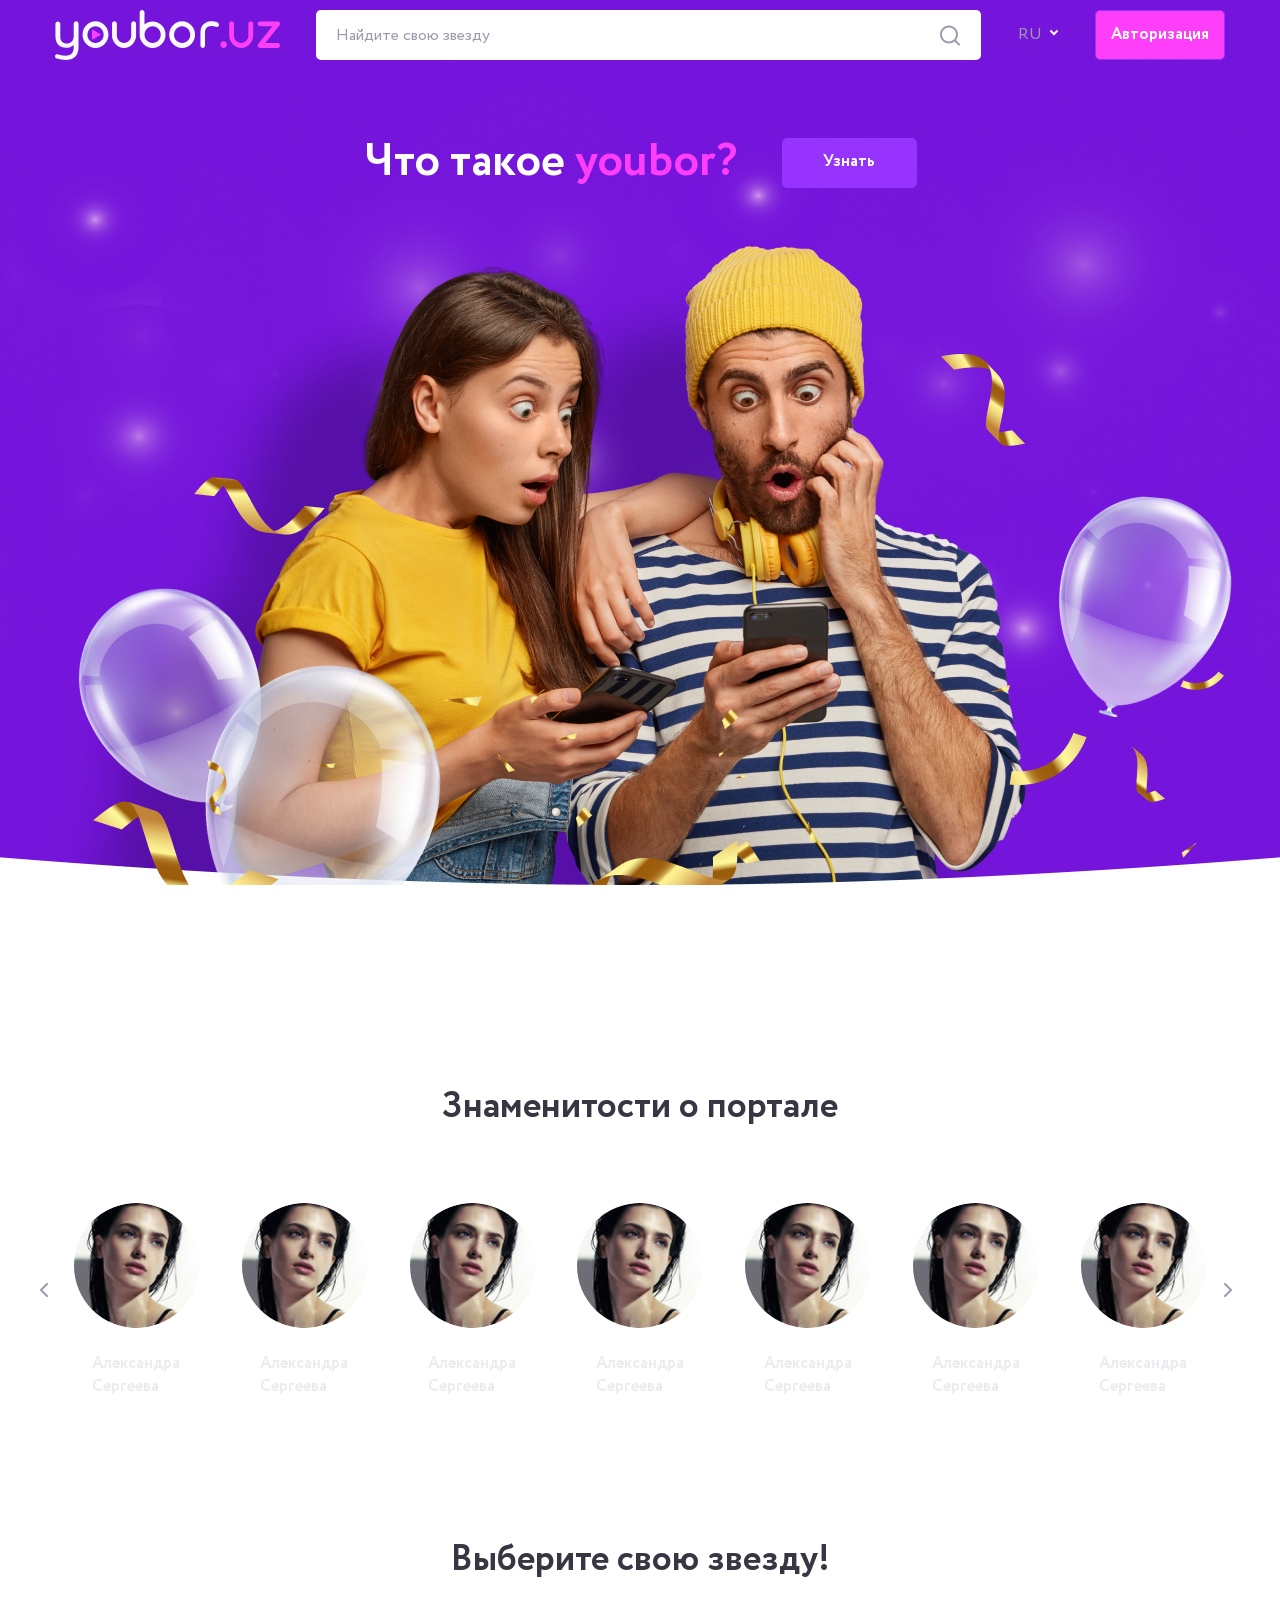
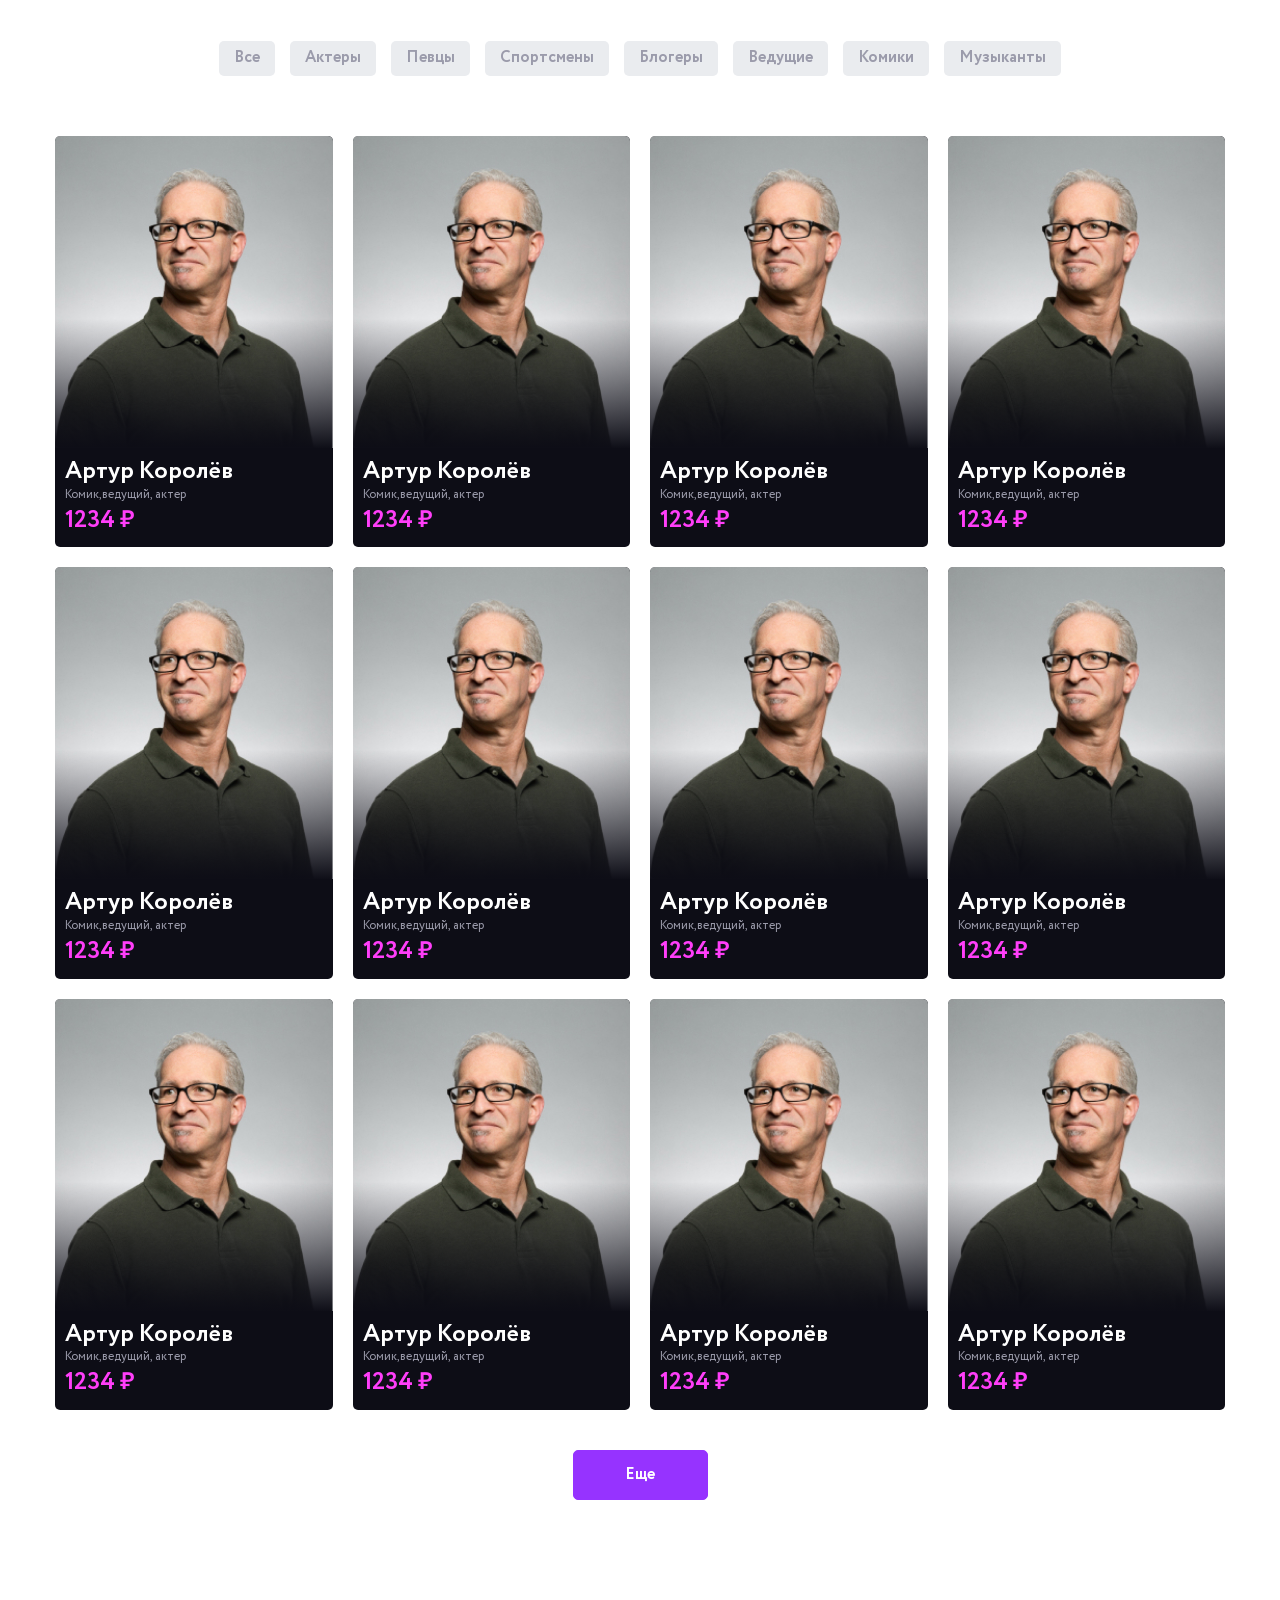
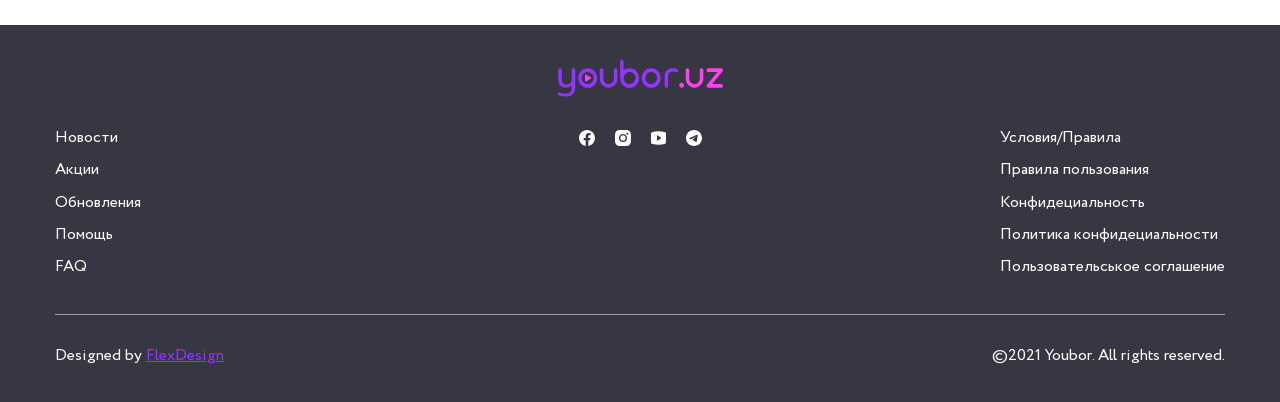
==== commit cebc3b69: "profile page ready" ====
--- a/app/index.html
+++ b/app/index.html
@@ -61,31 +61,22 @@
 		<section class="hero">
 			<div class="swiper hero__slider heroSlider">
 				<div class="swiper-wrapper hero__wrapper heroWrapper">
-					<div class="swiper-slide hero__slide heroSlide">
+					<div class="swiper-slide hero__slide hero__slide--1 heroSlide">
 						<div class="hero__text">
 							<h1 class="h1 hero__title">Что такое <span>youbor?</span></h1>
 							<a href="#" class="hero__btn btn modal__edits">Узнать</a>
 						</div>
-						<div class="hero__img">
-							<img src="img/hero_1.jpg" alt="">
-						</div>
-					</div>
-					<div class="swiper-slide hero__slide heroSlide">
+					</div>
+					<div class="swiper-slide hero__slide hero__slide--2 heroSlide">
 						<div class="hero__text">
-							<h1 class="h1 hero__title">Что такое <span>youbor?</span></h1>
+							<h1 class="h1 hero__title">Youbor добро</span></h1>
 							<a href="#" class="hero__btn btn modal__edits">Узнать</a>
 						</div>
-						<div class="hero__img">
-							<img src="img/hero_1.jpg" alt="">
-						</div>
-					</div>
-					<div class="swiper-slide hero__slide heroSlide">
+					</div>
+					<div class="swiper-slide hero__slide hero__slide--3 heroSlide">
 						<div class="hero__text">
-							<h1 class="h1 hero__title">Что такое <span>youbor?</span></h1>
+							<h1 class="h1 hero__title">Будь ближе к звезде</span></h1>
 							<a href="#" class="hero__btn btn modal__edits">Узнать</a>
-						</div>
-						<div class="hero__img">
-							<img src="img/hero_1.jpg" alt="">
 						</div>
 					</div>
 				</div>
--- a/app/css/app.min.css
+++ b/app/css/app.min.css
@@ -1 +1 @@
-*,::after,::before{-webkit-box-sizing:border-box;box-sizing:border-box}html{font-family:sans-serif;line-height:1.15;-webkit-text-size-adjust:100%;-webkit-tap-highlight-color:transparent}article,aside,figcaption,figure,footer,header,hgroup,main,nav,section{display:block}body{margin:0;font-family:-apple-system,BlinkMacSystemFont,"Segoe UI",Roboto,"Helvetica Neue",Arial,"Noto Sans","Liberation Sans",sans-serif,"Apple Color Emoji","Segoe UI Emoji","Segoe UI Symbol","Noto Color Emoji";font-size:1rem;font-weight:400;line-height:1.5;color:#212529;text-align:left;background-color:#fff}[tabindex="-1"]:focus:not(:focus-visible){outline:0!important}hr{-webkit-box-sizing:content-box;box-sizing:content-box;height:0;overflow:visible}h1,h2,h3,h4,h5,h6{margin-top:0;margin-bottom:.5rem}p{margin-top:0;margin-bottom:1rem}abbr[data-original-title],abbr[title]{text-decoration:underline;-webkit-text-decoration:underline dotted;text-decoration:underline dotted;cursor:help;border-bottom:0;-webkit-text-decoration-skip-ink:none;text-decoration-skip-ink:none}address{margin-bottom:1rem;font-style:normal;line-height:inherit}dl,ol,ul{margin-top:0;margin-bottom:1rem}ol ol,ol ul,ul ol,ul ul{margin-bottom:0}dt{font-weight:700}dd{margin-bottom:.5rem;margin-left:0}blockquote{margin:0 0 1rem}b,strong{font-weight:bolder}small{font-size:80%}sub,sup{position:relative;font-size:75%;line-height:0;vertical-align:baseline}sub{bottom:-.25em}sup{top:-.5em}a{color:#007bff;text-decoration:none;background-color:transparent}a:hover{color:#0056b3;text-decoration:underline}a:not([href]):not([class]){color:inherit;text-decoration:none}a:not([href]):not([class]):hover{color:inherit;text-decoration:none}code,kbd,pre,samp{font-family:SFMono-Regular,Menlo,Monaco,Consolas,"Liberation Mono","Courier New",monospace;font-size:1em}pre{margin-top:0;margin-bottom:1rem;overflow:auto;-ms-overflow-style:scrollbar}figure{margin:0 0 1rem}img{vertical-align:middle;border-style:none}svg{overflow:hidden;vertical-align:middle}table{border-collapse:collapse}caption{padding-top:.75rem;padding-bottom:.75rem;color:#6c757d;text-align:left;caption-side:bottom}th{text-align:inherit;text-align:-webkit-match-parent}label{display:inline-block;margin-bottom:.5rem}button{border-radius:0}button:focus:not(:focus-visible){outline:0}button,input,optgroup,select,textarea{margin:0;font-family:inherit;font-size:inherit;line-height:inherit}button,input{overflow:visible}button,select{text-transform:none}[role=button]{cursor:pointer}select{word-wrap:normal}[type=button],[type=reset],[type=submit],button{-webkit-appearance:button}[type=button]:not(:disabled),[type=reset]:not(:disabled),[type=submit]:not(:disabled),button:not(:disabled){cursor:pointer}[type=button]::-moz-focus-inner,[type=reset]::-moz-focus-inner,[type=submit]::-moz-focus-inner,button::-moz-focus-inner{padding:0;border-style:none}input[type=checkbox],input[type=radio]{-webkit-box-sizing:border-box;box-sizing:border-box;padding:0}textarea{overflow:auto;resize:vertical}fieldset{min-width:0;padding:0;margin:0;border:0}legend{display:block;width:100%;max-width:100%;padding:0;margin-bottom:.5rem;font-size:1.5rem;line-height:inherit;color:inherit;white-space:normal}progress{vertical-align:baseline}[type=number]::-webkit-inner-spin-button,[type=number]::-webkit-outer-spin-button{height:auto}[type=search]{outline-offset:-2px;-webkit-appearance:none}[type=search]::-webkit-search-decoration{-webkit-appearance:none}::-webkit-file-upload-button{font:inherit;-webkit-appearance:button}output{display:inline-block}summary{display:list-item;cursor:pointer}template{display:none}[hidden]{display:none!important}@font-face{font-family:swiper-icons;src:url("data:application/font-woff;charset=utf-8;base64, [base64]//wADZ2x5ZgAAAywAAADMAAAD2MHtryVoZWFkAAABbAAAADAAAAA2E2+eoWhoZWEAAAGcAAAAHwAAACQC9gDzaG10eAAAAigAAAAZAAAArgJkABFsb2NhAAAC0AAAAFoAAABaFQAUGG1heHAAAAG8AAAAHwAAACAAcABAbmFtZQAAA/gAAAE5AAACXvFdBwlwb3N0AAAFNAAAAGIAAACE5s74hXjaY2BkYGAAYpf5Hu/j+W2+MnAzMYDAzaX6QjD6/4//Bxj5GA8AuRwMYGkAPywL13jaY2BkYGA88P8Agx4j+/8fQDYfA1AEBWgDAIB2BOoAeNpjYGRgYNBh4GdgYgABEMnIABJzYNADCQAACWgAsQB42mNgYfzCOIGBlYGB0YcxjYGBwR1Kf2WQZGhhYGBiYGVmgAFGBiQQkOaawtDAoMBQxXjg/wEGPcYDDA4wNUA2CCgwsAAAO4EL6gAAeNpj2M0gyAACqxgGNWBkZ2D4/wMA+xkDdgAAAHjaY2BgYGaAYBkGRgYQiAHyGMF8FgYHIM3DwMHABGQrMOgyWDLEM1T9/w8UBfEMgLzE////P/5//f/V/xv+r4eaAAeMbAxwIUYmIMHEgKYAYjUcsDAwsLKxc3BycfPw8jEQA/[base64]/uznmfPFBNODM2K7MTQ45YEAZqGP81AmGGcF3iPqOop0r1SPTaTbVkfUe4HXj97wYE+yNwWYxwWu4v1ugWHgo3S1XdZEVqWM7ET0cfnLGxWfkgR42o2PvWrDMBSFj/IHLaF0zKjRgdiVMwScNRAoWUoH78Y2icB/yIY09An6AH2Bdu/UB+yxopYshQiEvnvu0dURgDt8QeC8PDw7Fpji3fEA4z/PEJ6YOB5hKh4dj3EvXhxPqH/SKUY3rJ7srZ4FZnh1PMAtPhwP6fl2PMJMPDgeQ4rY8YT6Gzao0eAEA409DuggmTnFnOcSCiEiLMgxCiTI6Cq5DZUd3Qmp10vO0LaLTd2cjN4fOumlc7lUYbSQcZFkutRG7g6JKZKy0RmdLY680CDnEJ+UMkpFFe1RN7nxdVpXrC4aTtnaurOnYercZg2YVmLN/d/gczfEimrE/fs/bOuq29Zmn8tloORaXgZgGa78yO9/cnXm2BpaGvq25Dv9S4E9+5SIc9PqupJKhYFSSl47+Qcr1mYNAAAAeNptw0cKwkAAAMDZJA8Q7OUJvkLsPfZ6zFVERPy8qHh2YER+3i/BP83vIBLLySsoKimrqKqpa2hp6+jq6RsYGhmbmJqZSy0sraxtbO3sHRydnEMU4uR6yx7JJXveP7WrDycAAAAAAAH//wACeNpjYGRgYOABYhkgZgJCZgZNBkYGLQZtIJsFLMYAAAw3ALgAeNolizEKgDAQBCchRbC2sFER0YD6qVQiBCv/H9ezGI6Z5XBAw8CBK/m5iQQVauVbXLnOrMZv2oLdKFa8Pjuru2hJzGabmOSLzNMzvutpB3N42mNgZGBg4GKQYzBhYMxJLMlj4GBgAYow/P/PAJJhLM6sSoWKfWCAAwDAjgbRAAB42mNgYGBkAIIbCZo5IPrmUn0hGA0AO8EFTQAA") format("woff");font-weight:400;font-style:normal}:root{--swiper-theme-color:#007aff}.swiper-container{margin-left:auto;margin-right:auto;position:relative;overflow:hidden;list-style:none;padding:0;z-index:1}.swiper-container-vertical>.swiper-wrapper{-webkit-box-orient:vertical;-webkit-box-direction:normal;-ms-flex-direction:column;flex-direction:column}.swiper-wrapper{position:relative;width:100%;height:100%;z-index:1;display:-webkit-box;display:-ms-flexbox;display:flex;-webkit-transition-property:-webkit-transform;transition-property:-webkit-transform;-o-transition-property:transform;transition-property:transform;transition-property:transform,-webkit-transform;-webkit-box-sizing:content-box;box-sizing:content-box}.swiper-container-android .swiper-slide,.swiper-wrapper{-webkit-transform:translate3d(0,0,0);transform:translate3d(0,0,0)}.swiper-container-multirow>.swiper-wrapper{-ms-flex-wrap:wrap;flex-wrap:wrap}.swiper-container-multirow-column>.swiper-wrapper{-ms-flex-wrap:wrap;flex-wrap:wrap;-webkit-box-orient:vertical;-webkit-box-direction:normal;-ms-flex-direction:column;flex-direction:column}.swiper-container-free-mode>.swiper-wrapper{-webkit-transition-timing-function:ease-out;-o-transition-timing-function:ease-out;transition-timing-function:ease-out;margin:0 auto}.swiper-container-pointer-events{-ms-touch-action:pan-y;touch-action:pan-y}.swiper-container-pointer-events.swiper-container-vertical{-ms-touch-action:pan-x;touch-action:pan-x}.swiper-slide{-ms-flex-negative:0;flex-shrink:0;width:100%;height:100%;position:relative;-webkit-transition-property:-webkit-transform;transition-property:-webkit-transform;-o-transition-property:transform;transition-property:transform;transition-property:transform,-webkit-transform}.swiper-slide-invisible-blank{visibility:hidden}.swiper-container-autoheight,.swiper-container-autoheight .swiper-slide{height:auto}.swiper-container-autoheight .swiper-wrapper{-webkit-box-align:start;-ms-flex-align:start;align-items:flex-start;-webkit-transition-property:height,-webkit-transform;transition-property:height,-webkit-transform;-o-transition-property:transform,height;transition-property:transform,height;transition-property:transform,height,-webkit-transform}.swiper-container-3d{-webkit-perspective:1200px;perspective:1200px}.swiper-container-3d .swiper-cube-shadow,.swiper-container-3d .swiper-slide,.swiper-container-3d .swiper-slide-shadow-bottom,.swiper-container-3d .swiper-slide-shadow-left,.swiper-container-3d .swiper-slide-shadow-right,.swiper-container-3d .swiper-slide-shadow-top,.swiper-container-3d .swiper-wrapper{-webkit-transform-style:preserve-3d;transform-style:preserve-3d}.swiper-container-3d .swiper-slide-shadow-bottom,.swiper-container-3d .swiper-slide-shadow-left,.swiper-container-3d .swiper-slide-shadow-right,.swiper-container-3d .swiper-slide-shadow-top{position:absolute;left:0;top:0;width:100%;height:100%;pointer-events:none;z-index:10}.swiper-container-3d .swiper-slide-shadow-left{background-image:-webkit-gradient(linear,right top,left top,from(rgba(0,0,0,.5)),to(rgba(0,0,0,0)));background-image:-o-linear-gradient(right,rgba(0,0,0,.5),rgba(0,0,0,0));background-image:linear-gradient(to left,rgba(0,0,0,.5),rgba(0,0,0,0))}.swiper-container-3d .swiper-slide-shadow-right{background-image:-webkit-gradient(linear,left top,right top,from(rgba(0,0,0,.5)),to(rgba(0,0,0,0)));background-image:-o-linear-gradient(left,rgba(0,0,0,.5),rgba(0,0,0,0));background-image:linear-gradient(to right,rgba(0,0,0,.5),rgba(0,0,0,0))}.swiper-container-3d .swiper-slide-shadow-top{background-image:-webkit-gradient(linear,left bottom,left top,from(rgba(0,0,0,.5)),to(rgba(0,0,0,0)));background-image:-o-linear-gradient(bottom,rgba(0,0,0,.5),rgba(0,0,0,0));background-image:linear-gradient(to top,rgba(0,0,0,.5),rgba(0,0,0,0))}.swiper-container-3d .swiper-slide-shadow-bottom{background-image:-webkit-gradient(linear,left top,left bottom,from(rgba(0,0,0,.5)),to(rgba(0,0,0,0)));background-image:-o-linear-gradient(top,rgba(0,0,0,.5),rgba(0,0,0,0));background-image:linear-gradient(to bottom,rgba(0,0,0,.5),rgba(0,0,0,0))}.swiper-container-css-mode>.swiper-wrapper{overflow:auto;scrollbar-width:none;-ms-overflow-style:none}.swiper-container-css-mode>.swiper-wrapper::-webkit-scrollbar{display:none}.swiper-container-css-mode>.swiper-wrapper>.swiper-slide{scroll-snap-align:start start}.swiper-container-horizontal.swiper-container-css-mode>.swiper-wrapper{-webkit-scroll-snap-type:x mandatory;-ms-scroll-snap-type:x mandatory;scroll-snap-type:x mandatory}.swiper-container-vertical.swiper-container-css-mode>.swiper-wrapper{-webkit-scroll-snap-type:y mandatory;-ms-scroll-snap-type:y mandatory;scroll-snap-type:y mandatory}.form{position:relative}.form::after,.form::before{content:'';position:absolute;top:0;left:0}@font-face{font-family:Circe;font-style:normal;font-weight:400;src:url(../fonts/Circe-Regular.woff2) format("woff2");font-display:swap}@font-face{font-family:Circe;font-style:normal;font-weight:700;src:url(../fonts/Circe-Bold.woff2) format("woff2");font-display:swap}body{overflow-x:hidden;position:relative;min-width:320px;font-family:Circe,sans-serif;font-size:16px;color:#9b9bab;line-height:1.4;font-weight:400;min-height:100vh;display:-webkit-box;display:-ms-flexbox;display:flex;-webkit-box-orient:vertical;-webkit-box-direction:normal;-ms-flex-direction:column;flex-direction:column;-webkit-box-pack:justify;-ms-flex-pack:justify;justify-content:space-between}::-moz-selection{background-color:#9633ff;color:#fff}::selection{background-color:#9633ff;color:#fff}::-webkit-input-placeholder{color:#666}::-moz-placeholder{color:#666}:-ms-input-placeholder{color:#666}::-ms-input-placeholder{color:#666}::placeholder{color:#666}h1,h2,h3,h4,h5,h6{font-weight:700;line-height:1.2;margin:0;padding:0}ul{margin:0;padding:0;list-style-type:none}b,strong{font-weight:700}p{margin:0;padding:0}a,button{-webkit-transition:all .6s;-o-transition:all .6s;transition:all .6s}a:focus,a:hover,button:focus,button:hover{outline:0;text-decoration:none;outline:0}input,select,textarea{-webkit-transition:all .6s;-o-transition:all .6s;transition:all .6s;outline:0;-webkit-box-shadow:none;box-shadow:none;border:1px solid #000}input:focus:required:invalid,select:focus:required:invalid,textarea:focus:required:invalid{border-color:red;outline:0;-webkit-box-shadow:none;box-shadow:none;-webkit-appearance:none}input:required:valid,select:required:valid,textarea:required:valid{border-color:green;outline:0;-webkit-box-shadow:none;box-shadow:none;-webkit-appearance:none}input::-webkit-input-placeholder,select::-webkit-input-placeholder,textarea::-webkit-input-placeholder{color:#9b9bab}input::-moz-placeholder,select::-moz-placeholder,textarea::-moz-placeholder{color:#9b9bab}input:-ms-input-placeholder,select:-ms-input-placeholder,textarea:-ms-input-placeholder{color:#9b9bab}input::-ms-input-placeholder,select::-ms-input-placeholder,textarea::-ms-input-placeholder{color:#9b9bab}input::placeholder,select::placeholder,textarea::placeholder{color:#9b9bab}.container{width:100%;max-width:1200px;padding:0 15px;margin:0 auto}@media only screen and (max-width:1200px){.container{max-width:992px}}@media only screen and (max-width:992px){.container{max-width:768px}}@media only screen and (max-width:767px){.container{max-width:576px}}@media only screen and (max-width:576px){.container{max-width:480px}}.h2{font-size:36px;font-weight:700;color:#373743}.h3{font-size:24px;font-weight:700}.body--auth{background:url(../img/auth_bg.jpg)}.main{margin-top:70px;padding-top:30px}.main--index{padding-top:0;margin-top:0}.breadcrumbs{margin-bottom:20px}.breadcrumbs__container{display:-webkit-box;display:-ms-flexbox;display:flex;-webkit-box-align:center;-ms-flex-align:center;align-items:center;gap:15px}.breadcrumbs__container a{color:#9b9bab}.btn,.form__btn_button{position:relative;display:-webkit-box;display:-ms-flexbox;display:flex;-webkit-box-pack:center;-ms-flex-pack:center;justify-content:center;-webkit-box-align:center;-ms-flex-align:center;align-items:center;height:50px;border-radius:5px;max-width:-webkit-fit-content;max-width:-moz-fit-content;max-width:fit-content;border:1px solid #9633ff;background-color:#9633ff;padding:0 15px;font-size:16px;color:#fff;font-weight:700;-webkit-transition:all .6s;-o-transition:all .6s;transition:all .6s}.btn:hover,.form__btn_button:hover{border:1px solid #ff3ef9;background:#ff3ef9;color:#fff;cursor:pointer}.btn:active,.form__btn_button:active{border:1px solid #fff;background:#ff3ef9;color:#fff}.hamburger{position:relative;padding:0;border:none;background-color:transparent;-webkit-transition:all .3s;-o-transition:all .3s;transition:all .3s;width:25px;height:18px;margin-right:15px;outline:0;display:none}.hamburger:hover span{background-color:#9633ff}.hamburger:hover span::after,.hamburger:hover span::before{background-color:#9633ff}.hamburger__item{position:absolute;right:0;top:50%;width:12px;height:2px;background-color:#9b9bab;border-radius:4px;-webkit-transition:all .6s;-o-transition:all .6s;transition:all .6s;bottom:0}.hamburger__item::after,.hamburger__item::before{content:'';display:block;position:absolute;right:0;background-color:#9b9bab;height:2px;-webkit-transition:all .6s;-o-transition:all .6s;transition:all .6s}.hamburger__item::before{top:7px;width:18px}.hamburger__item::after{top:-7px;width:25px}.hamburger--active{z-index:100}.hamburger--active:hover span{background-color:transparent}.hamburger--active:hover span::after,.hamburger--active:hover span::before{background-color:#9633ff}.hamburger--active .hamburger__item{background-color:transparent}.hamburger--active .hamburger__item::before{top:0;width:25px;-webkit-transform:rotate(45deg);-ms-transform:rotate(45deg);transform:rotate(45deg)}.hamburger--active .hamburger__item::after{top:0;width:25px;-webkit-transform:rotate(-45deg);-ms-transform:rotate(-45deg);transform:rotate(-45deg)}.header{position:absolute;top:0;right:0;left:0;padding:10px 0;z-index:10}.header--dark{background:#373743}.header__container{display:-webkit-box;display:-ms-flexbox;display:flex;-ms-flex-wrap:wrap;flex-wrap:wrap;-webkit-box-align:center;-ms-flex-align:center;align-items:center;-webkit-box-pack:justify;-ms-flex-pack:justify;justify-content:space-between}@media only screen and (max-width:767px){.header__container{-webkit-box-orient:vertical;-webkit-box-direction:normal;-ms-flex-direction:column;flex-direction:column;gap:10px}}.header__wrap{display:-webkit-box;display:-ms-flexbox;display:flex;-ms-flex-wrap:wrap;flex-wrap:wrap;-webkit-box-align:center;-ms-flex-align:center;align-items:center;-webkit-box-pack:justify;-ms-flex-pack:justify;justify-content:space-between;width:100%;gap:15px}.header__logo{display:block;width:225px}@media only screen and (max-width:992px){.header__logo{max-width:150px}}@media only screen and (max-width:480px){.header__logo{max-width:100px}}.header__logo img{width:100%;height:auto}.header__search{max-width:665px;width:100%;position:relative}@media only screen and (max-width:1200px){.header__search{max-width:400px}}@media only screen and (max-width:992px){.header__search{max-width:300px}}@media only screen and (max-width:767px){.header__search{display:none}}.header__search--mobile{max-width:100%;display:none}@media only screen and (max-width:767px){.header__search--mobile{display:block}}.header__search input{height:50px;width:100%;border-radius:5px;padding:0 20px;background-image:url(../img/search.svg);background-repeat:no-repeat;background-position:97% 50%;border:none}@media only screen and (max-width:767px){.header__search input{height:40px}}.header__lang{position:relative}.header__lang:hover{cursor:pointer}.header__lang:hover .header__lang_item img{-webkit-transform:rotate(180deg);-ms-transform:rotate(180deg);transform:rotate(180deg)}.header__lang:hover .header__lang_submenu{visibility:visible;opacity:1}.header__lang_item{display:-webkit-box;display:-ms-flexbox;display:flex;-webkit-box-align:start;-ms-flex-align:start;align-items:flex-start;gap:7px}.header__lang_item img{margin-top:5px;-webkit-transition:all .6s;-o-transition:all .6s;transition:all .6s}.header__lang_submenu{position:absolute;left:-5px;background:#fff;border-radius:5px;visibility:hidden;opacity:0;-webkit-transition:all .6s;-o-transition:all .6s;transition:all .6s}.header__lang_submenu a{color:#373743;display:-webkit-box;display:-ms-flexbox;display:flex;-webkit-box-align:center;-ms-flex-align:center;align-items:center;-webkit-box-pack:center;-ms-flex-pack:center;justify-content:center;height:100%;padding:5px 5px 0 5px}.header__btn{background:#ff3ef9}@media only screen and (max-width:480px){.header__btn{max-width:100px;font-size:14px;height:40px}}.header__btn:hover{background:#9633ff;border-color:#9633ff}.hero{overflow:hidden;z-index:1;border-bottom-left-radius:10px;border-bottom-right-radius:10px}.hero__slide{-webkit-box-orient:vertical;-webkit-box-direction:normal;-ms-flex-direction:column;flex-direction:column;-webkit-box-align:center;-ms-flex-align:center;align-items:center;padding-top:135px;position:relative}.hero__slide::after{content:url(../img/hero_bg_1.jpg);position:absolute;top:0;width:100%;height:100%;z-index:-1}.hero__text{display:-webkit-box;display:-ms-flexbox;display:flex;-webkit-box-align:center;-ms-flex-align:center;align-items:center;gap:45px;margin-bottom:55px}.hero__title{color:#fff;font-size:46px}.hero__title span{color:#ff3ef9}.hero__img{position:relative;max-width:1200px;width:100%}.hero__img img{-o-object-fit:cover;object-fit:cover;display:block;width:85%}.hero__img::before{position:absolute;content:url(../img/decor.png);top:0;right:0}.hero__btn{min-width:135px}.celeb{padding-top:200px;padding-bottom:70px}.celeb__title{text-align:center;margin-bottom:70px}.celeb__container{overflow:hidden}.celeb__slider{position:relative}.celeb__btn_prev{position:absolute;top:40%;left:-15px}.celeb__btn_next{position:absolute;top:40%;right:-15px}.celeb__btn_next path,.celeb__btn_prev path{-webkit-transition:all .6s;-o-transition:all .6s;transition:all .6s}.celeb__btn_next:hover path,.celeb__btn_prev:hover path{stroke:#373743}.celeb__slide{display:-webkit-box;display:-ms-flexbox;display:flex;-webkit-box-orient:vertical;-webkit-box-direction:normal;-ms-flex-direction:column;flex-direction:column;-webkit-box-align:center;-ms-flex-align:center;align-items:center;gap:20px;-webkit-transition:all .6s;-o-transition:all .6s;transition:all .6s}.celeb__slide:hover{cursor:pointer}.celeb__slide:hover .celeb__name{color:#373743}.celeb__slide:hover .celeb__img{-webkit-filter:drop-shadow(0 4px 9px rgba(65, 25, 107, .4));filter:drop-shadow(0 4px 9px rgba(65, 25, 107, .4));border-color:#9633ff}.celeb__slide:hover .celeb__img::after{opacity:1;visibility:visible}.celeb__img{width:135px;height:135px;overflow:hidden;border-radius:100%;border:5px solid transparent;position:relative;-webkit-transition:all .6s;-o-transition:all .6s;transition:all .6s}.celeb__img::after{content:url(../img/play.svg);position:absolute;top:50%;left:50%;-webkit-transform:translate(-50%,-50%);-ms-transform:translate(-50%,-50%);transform:translate(-50%,-50%);opacity:0;visibility:hidden;-webkit-transition:all .6s;-o-transition:all .6s;transition:all .6s}.celeb__img img{-o-object-fit:cover;object-fit:cover;width:100%;height:100%}.celeb__name{font-weight:700;color:#eaecef;-webkit-transition:all .6s;-o-transition:all .6s;transition:all .6s}.star{padding-top:70px;padding-bottom:125px;display:-webkit-box;display:-ms-flexbox;display:flex;-webkit-box-orient:vertical;-webkit-box-direction:normal;-ms-flex-direction:column;flex-direction:column}@media only screen and (max-width:767px){.star{padding-top:30px;padding-bottom:30px}}.star__container{display:-webkit-box;display:-ms-flexbox;display:flex;-webkit-box-orient:vertical;-webkit-box-direction:normal;-ms-flex-direction:column;flex-direction:column;-webkit-box-align:center;-ms-flex-align:center;align-items:center}.star__title{margin-bottom:60px;text-align:center}@media only screen and (max-width:992px){.star__title{margin-bottom:30px}}.star__filter{display:-webkit-box;display:-ms-flexbox;display:flex;-webkit-box-align:center;-ms-flex-align:center;align-items:center;gap:15px;margin-bottom:60px}@media only screen and (max-width:992px){.star__filter{margin-bottom:30px;display:-ms-grid;display:grid;-ms-grid-columns:1fr 1fr 1fr 1fr;grid-template-columns:1fr 1fr 1fr 1fr}}@media only screen and (max-width:767px){.star__filter{gap:5px}}@media only screen and (max-width:480px){.star__filter{margin-bottom:20px}}.star__filter .toggle input{display:none}.star__filter .toggle .label{height:35px;padding:0 15px;background:#eaecef;font-weight:700;border-radius:5px;display:-webkit-box;display:-ms-flexbox;display:flex;-webkit-box-align:center;-ms-flex-align:center;align-items:center;-webkit-box-pack:center;-ms-flex-pack:center;justify-content:center;margin-bottom:0}@media only screen and (max-width:767px){.star__filter .toggle .label{padding:0 7px}}@media only screen and (max-width:480px){.star__filter .toggle .label{font-size:12px;height:25px}}.star__filter .toggle .label:hover{cursor:pointer}.star__filter .toggle input[type=checkbox]{display:none}.star__filter .toggle input[type=checkbox]:checked+label{background-color:#9633ff;color:#fff}.other__content,.star__content{display:-ms-grid;display:grid;-ms-grid-columns:1fr 1fr 1fr 1fr;grid-template-columns:1fr 1fr 1fr 1fr;gap:20px;margin-bottom:40px}@media only screen and (max-width:1200px){.other__content,.star__content{-ms-grid-columns:1fr 1fr 1fr;grid-template-columns:1fr 1fr 1fr;gap:10px}}@media only screen and (max-width:767px){.other__content,.star__content{-ms-grid-columns:1fr 1fr;grid-template-columns:1fr 1fr}}@media only screen and (max-width:480px){.other__content,.star__content{-ms-grid-columns:1fr;grid-template-columns:1fr}}.star__item{position:relative;display:-webkit-box;display:-ms-flexbox;display:flex;-webkit-box-orient:vertical;-webkit-box-direction:normal;-ms-flex-direction:column;flex-direction:column;background:#0d0d16;border-radius:5px;overflow:hidden;width:100%;z-index:1}.star__img{position:relative;display:-webkit-box;display:-ms-flexbox;display:flex;width:100%;overflow:hidden}.star__img::after{content:'';position:absolute;top:1px;width:100%;height:100%;z-index:2;background:-webkit-gradient(linear,left top,left bottom,from(#0d0d16),color-stop(41.74%,rgba(0,0,0,0)));background:-o-linear-gradient(top,#0d0d16 0,rgba(0,0,0,0) 41.74%);background:linear-gradient(180deg,#0d0d16 0,rgba(0,0,0,0) 41.74%);-webkit-transform:rotate(180deg);-ms-transform:rotate(180deg);transform:rotate(180deg)}.star__info{z-index:3;padding:10px}.star__name{color:#fff}.star__desc{font-size:12px;color:#9b9bab}.star__price{font-size:24px;font-weight:700;color:#ff3ef9}.star__btn{max-width:135px;width:100%}.footer{padding:35px 0;background:#373743}@media only screen and (max-width:767px){.footer{padding:20px 0}}.footer__container{display:-webkit-box;display:-ms-flexbox;display:flex;-webkit-box-orient:vertical;-webkit-box-direction:normal;-ms-flex-direction:column;flex-direction:column;-webkit-box-align:center;-ms-flex-align:center;align-items:center;-webkit-box-pack:center;-ms-flex-pack:center;justify-content:center}.footer__logo{margin-bottom:30px}@media only screen and (max-width:767px){.footer__logo{margin-bottom:15px}}.footer__wrap{display:-ms-grid;display:grid;-ms-grid-columns:1fr 1fr 1fr;grid-template-columns:1fr 1fr 1fr;width:100%;margin-bottom:35px}@media only screen and (max-width:767px){.footer__wrap{-ms-grid-columns:1fr;grid-template-columns:1fr;gap:10px;margin-bottom:15px}}.footer__nav{display:-webkit-box;display:-ms-flexbox;display:flex;-webkit-box-align:end;-ms-flex-align:end;align-items:flex-end;-webkit-box-pack:end;-ms-flex-pack:end;justify-content:flex-end}@media only screen and (max-width:767px){.footer__nav{-webkit-box-pack:center;-ms-flex-pack:center;justify-content:center;text-align:center}}.footer__nav--left{-webkit-box-pack:start;-ms-flex-pack:start;justify-content:flex-start}@media only screen and (max-width:767px){.footer__nav--left{-webkit-box-pack:center;-ms-flex-pack:center;justify-content:center;text-align:center}}.footer__nav ul{display:-webkit-box;display:-ms-flexbox;display:flex;-webkit-box-orient:vertical;-webkit-box-direction:normal;-ms-flex-direction:column;flex-direction:column;gap:10px}.footer__nav a{color:#fff}.footer__nav a:hover{color:#9633ff}.footer__links{display:-webkit-box;display:-ms-flexbox;display:flex;-webkit-box-pack:center;-ms-flex-pack:center;justify-content:center;-ms-grid-column-align:center;justify-self:center;gap:20px}@media only screen and (max-width:767px){.footer__links{-webkit-box-ordinal-group:4;-ms-flex-order:3;order:3}}.footer__links a path{-webkit-transition:all .6s;-o-transition:all .6s;transition:all .6s}.footer__links a:hover path{fill:#9633ff}.footer__bottom{padding-top:30px;border-top:1px solid #9b9bab;width:100%;display:-webkit-box;display:-ms-flexbox;display:flex;-webkit-box-pack:justify;-ms-flex-pack:justify;justify-content:space-between}@media only screen and (max-width:767px){.footer__bottom{padding-top:15px}}@media only screen and (max-width:480px){.footer__bottom{-webkit-box-orient:vertical;-webkit-box-direction:normal;-ms-flex-direction:column;flex-direction:column;-webkit-box-align:center;-ms-flex-align:center;align-items:center}}.footer__dev{color:#fff}.footer__dev a{color:#9633ff;text-decoration:underline}.footer__copyright{color:#fff}.person{margin-bottom:60px}@media only screen and (max-width:576px){.person{margin-bottom:30px}}.person__wrap{width:100%;background:#eaecef;border-radius:5px;padding:50px 65px;display:-webkit-box;display:-ms-flexbox;display:flex;-webkit-box-align:center;-ms-flex-align:center;align-items:center;gap:110px}@media only screen and (max-width:992px){.person__wrap{gap:30px}}@media only screen and (max-width:767px){.person__wrap{-webkit-box-orient:vertical;-webkit-box-direction:normal;-ms-flex-direction:column;flex-direction:column}}@media only screen and (max-width:576px){.person__wrap{gap:15px}}.person__img{max-width:280px;max-height:380px;width:100%;height:100%;border-radius:5px;overflow:hidden}@media only screen and (max-width:767px){.person__img{width:150px}}.person__img img{-o-object-fit:cover;object-fit:cover;width:100%;height:100%}.person__name{font-size:24px;font-weight:700;color:#373743;margin-bottom:5px}@media only screen and (max-width:767px){.person__name{text-align:center}}.person__prof{color:#373743;margin-bottom:20px}@media only screen and (max-width:767px){.person__prof{text-align:center}}@media only screen and (max-width:576px){.person__prof{margin-bottom:15px}}.person__desc{display:-webkit-box;display:-ms-flexbox;display:flex;-webkit-box-orient:vertical;-webkit-box-direction:normal;-ms-flex-direction:column;flex-direction:column;gap:15px;margin-bottom:30px}@media only screen and (max-width:576px){.person__desc{margin-bottom:15px}}.person__price{font-size:24px;font-weight:700;color:#ff3ef9;margin-bottom:15px}@media only screen and (max-width:767px){.person__price{text-align:center}}.person__btns{display:-webkit-box;display:-ms-flexbox;display:flex;gap:20px}@media only screen and (max-width:767px){.person__btns{-webkit-box-align:center;-ms-flex-align:center;align-items:center;-webkit-box-pack:center;-ms-flex-pack:center;justify-content:center}}.other{padding-bottom:80px}@media only screen and (max-width:992px){.other{padding-bottom:50px}}@media only screen and (max-width:576px){.other{padding-bottom:30px}}.other__title{color:#373743;margin-bottom:40px}.other__content{margin-bottom:0}@media only screen and (max-width:1200px){.other__content{-ms-grid-columns:1fr 1fr 1fr 1fr;grid-template-columns:1fr 1fr 1fr 1fr}}@media only screen and (max-width:992px){.other__content{-ms-grid-columns:1fr 1fr;grid-template-columns:1fr 1fr}}@media only screen and (max-width:576px){.other__content{-ms-grid-columns:1fr;grid-template-columns:1fr}}@media only screen and (max-width:992px){.other__content .star__img img{width:100%}}.faq__title{color:#373743;margin-bottom:45px}.auth{height:100%;padding-bottom:30px;padding-top:85px}.auth__container{display:-webkit-box;display:-ms-flexbox;display:flex;-webkit-box-orient:vertical;-webkit-box-direction:normal;-ms-flex-direction:column;flex-direction:column;-webkit-box-align:center;-ms-flex-align:center;align-items:center}.auth__wrap{background:#fff;padding:55px 100px;border-radius:5px;-webkit-box-shadow:0 0 13px 4px rgba(160,170,186,.1);box-shadow:0 0 13px 4px rgba(160,170,186,.1);max-width:576px;width:100%;position:relative}@media only screen and (max-width:992px){.auth__wrap{padding:30px 50px}}@media only screen and (max-width:480px){.auth__wrap{padding:30px}}.auth__wrap::before{content:url(../img/decor.svg);position:absolute;bottom:74%;right:87%}.auth__wrap::after{content:url(../img/baloons.svg);position:absolute;top:45%;left:82%}@media only screen and (max-width:992px){.auth__wrap::after{display:none}}.auth__links{display:-webkit-box;display:-ms-flexbox;display:flex;-webkit-box-align:center;-ms-flex-align:center;align-items:center;-webkit-box-pack:justify;-ms-flex-pack:justify;justify-content:space-between;gap:10px;padding-bottom:15px;border-bottom:1px solid #9b9bab;margin-bottom:35px}.auth__links a{width:50%;display:-webkit-box;display:-ms-flexbox;display:flex;-webkit-box-align:center;-ms-flex-align:center;align-items:center;-webkit-box-pack:center;-ms-flex-pack:center;justify-content:center;position:relative;padding:0 10px;color:#9b9bab;font-size:24px;font-weight:700}@media only screen and (max-width:576px){.auth__links a{font-size:18px}}.auth__links a::after{content:'';position:absolute;bottom:-18px;height:5px;width:100%;border-radius:3px;background:0 0;-webkit-transition:all .6s;-o-transition:all .6s;transition:all .6s}.auth__links a.active{color:#373743}.auth__links a.active::after{background:#9633ff}.auth__form{display:-webkit-box;display:-ms-flexbox;display:flex;-webkit-box-orient:vertical;-webkit-box-direction:normal;-ms-flex-direction:column;flex-direction:column;-webkit-box-align:center;-ms-flex-align:center;align-items:center}.auth__btn{min-width:135px}.modal{display:-webkit-box;display:-ms-flexbox;display:flex;visibility:hidden;opacity:0;position:fixed;top:0;left:0;right:0;bottom:0;min-width:100vw;min-height:100vh;padding:30px;z-index:10000;background-color:rgba(26,26,29,.7);overflow:auto;padding:40px 0;-webkit-transition:all .6s;-o-transition:all .6s;transition:all .6s}.modal.active{opacity:1;visibility:visible}.modal.active .modal__form{-webkit-transform:translate(0,0);-ms-transform:translate(0,0);transform:translate(0,0);opacity:1}.modal__close{position:absolute;right:10px;top:10px;display:block;width:30px;height:30px;border-radius:50%;border:none;cursor:pointer;-webkit-transition:all .6s;-o-transition:all .6s;transition:all .6s;background-color:transparent}@media only screen and (max-width:576px){.modal__close{width:30px;height:30px}}.modal__close:hover{outline:0;-webkit-transform:rotate(90deg);-ms-transform:rotate(90deg);transform:rotate(90deg)}.modal__close:hover span{background:#9633ff}.modal__close span{display:block;position:absolute;left:50%;top:50%;background:#9b9bab;-webkit-transition:all .6s;-o-transition:all .6s;transition:all .6s;border-radius:4px;height:22px;width:3px}.modal__close span:first-child{-webkit-transform:translate(-50%,-50%) rotate(45deg);-ms-transform:translate(-50%,-50%) rotate(45deg);transform:translate(-50%,-50%) rotate(45deg)}.modal__close span:last-child{-webkit-transform:translate(-50%,-50%) rotate(-45deg);-ms-transform:translate(-50%,-50%) rotate(-45deg);transform:translate(-50%,-50%) rotate(-45deg)}.modal__wrap{z-index:1;background-color:#fff;-webkit-box-shadow:0 0 16px rgba(0,0,0,.29);box-shadow:0 0 16px rgba(0,0,0,.29);width:100%;max-width:995px;height:auto;padding:30px 90px 60px 90px;border:1px solid #8d8d8e;margin:auto;margin-top:200px;-webkit-transform:translate(0,-150px);-ms-transform:translate(0,-150px);transform:translate(0,-150px);border-radius:5px;-webkit-transition:all .6s;-o-transition:all .6s;transition:all .6s}.modal__wrap::after{border-radius:20px}@media only screen and (max-width:992px){.modal__wrap{max-width:90vw;padding:40px}}@media only screen and (max-width:576px){.modal__wrap{padding:25px}}.modal h3{text-transform:none;margin-bottom:20px;text-align:center;color:#373743}.modal h3 span{color:#ff3ef9}.modal__text{max-height:520px;overflow:auto}.modal__text::-webkit-scrollbar{width:5px}.modal__text::-webkit-scrollbar-track{border-radius:2px}.modal__text::-webkit-scrollbar-thumb{border-radius:2px;background:#9b9bab}.modal__subtitle{color:#373743;font-weight:700;margin-bottom:15px}.modal__quest{color:#373743;font-weight:700;margin-bottom:15px;display:block}.modal__answer{margin-bottom:10px}.form{position:relative;max-width:500px}.form::after{width:100%;height:100%;background-color:rgba(255,255,255,.7);background-image:url(../img/loading.gif);background-repeat:no-repeat;background-position:center;background-size:120px;visibility:hidden;opacity:0;z-index:100;-webkit-transition:all .6s;-o-transition:all .6s;transition:all .6s}.form._sending::after{opacity:1;visibility:visible}.form__item{position:relative;margin-bottom:10px;width:100%}.form__item--checkbox{margin-top:30px;display:-webkit-box;display:-ms-flexbox;display:flex;-webkit-box-align:center;-ms-flex-align:center;align-items:center;-webkit-box-pack:center;-ms-flex-pack:center;justify-content:center}.form__label{font-size:16px;font-weight:500;margin-bottom:5px}.form__input{width:100%;height:50px;line-height:50px;padding:0 20px;background:#eaecef;color:#373743;border-radius:5px;border-color:transparent;border:2px solid transparent}.form__input::-webkit-input-placeholder{line-height:40px;font-size:16px;color:#9b9bab}.form__input::-moz-placeholder{line-height:40px;font-size:16px;color:#9b9bab}.form__input:-ms-input-placeholder{line-height:40px;font-size:16px;color:#9b9bab}.form__input::-ms-input-placeholder{line-height:40px;font-size:16px;color:#9b9bab}.form__input::placeholder{line-height:40px;font-size:16px;color:#9b9bab}.form__input:focus{border:2px solid #9633ff}.form__input._error{-webkit-box-shadow:0 0 4px 0 red;box-shadow:0 0 4px 0 red;border-color:red}.form__textarea{width:100%;resize:none;min-height:120px;padding:15px}.form__textarea._error{-webkit-box-shadow:0 0 4px 0 red;box-shadow:0 0 4px 0 red;border-color:red}.form__options_label{position:relative;display:-webkit-inline-box;display:-ms-inline-flexbox;display:inline-flex;font-size:16px;line-height:140%;-webkit-box-align:center;-ms-flex-align:center;align-items:center}.form__options_label::before{content:'';-ms-flex-item-align:start;-ms-grid-row-align:start;align-self:start;-webkit-box-flex:0;-ms-flex:0 0 24px;flex:0 0 24px;height:24px;background-color:#373743;border-radius:50%;margin-right:10px}.form__options_label::after{content:'';position:absolute;top:4px;left:4px;width:16px;height:16px;border-radius:50%;background-color:#fff;-webkit-transform:scale(0);-ms-transform:scale(0);transform:scale(0);-webkit-transition:all .6s;-o-transition:all .6s;transition:all .6s}.form__options_input{display:none}.form__options_input:checked+.form__options_label::after{-webkit-transform:scale(1);-ms-transform:scale(1);transform:scale(1)}.form__select{height:50px;width:100%;border-radius:5px;font-size:16px;padding:0 15px}.form__file_item{position:relative;margin-bottom:10px}.form__file_input{position:absolute;left:0;top:0;width:100%;height:100%;opacity:0;font-size:0}.form__file_button{display:-webkit-inline-box;display:-ms-inline-flexbox;display:inline-flex;min-height:40px;border-radius:30px;-webkit-box-pack:center;-ms-flex-pack:center;justify-content:center;-webkit-box-align:center;-ms-flex-align:center;align-items:center;background-color:#373743;color:#fff;padding:0 15px;cursor:pointer}.form__file_preview{display:inline-block;max-width:100px}.form__file_preview img{max-width:100%}.form__checkbox{display:-webkit-box;display:-ms-flexbox;display:flex;-webkit-box-align:center;-ms-flex-align:center;align-items:center;-webkit-box-pack:center;-ms-flex-pack:center;justify-content:center;gap:10px;max-width:100%;width:100%}.form__checkbox label{margin-bottom:0!important;color:#9b9bab;width:120px}.form__checkbox label a{color:#9b9bab;text-decoration:underline}.form__checkbox_label{position:relative;width:480px;font-size:16px;line-height:140%;display:-webkit-inline-box;display:-ms-inline-flexbox;display:inline-flex;-webkit-box-align:center;-ms-flex-align:center;align-items:center;cursor:pointer}@media only screen and (max-width:767px){.form__checkbox_label{width:100%}}.form__btn{-webkit-box-ordinal-group:2;-ms-flex-order:1;order:1}.form__error{position:absolute;bottom:-15px;right:25px;left:25px;-webkit-transition:all .3s;-o-transition:all .3s;transition:all .3s;-webkit-animation:error .3s linear 1 forwards;animation:error .3s linear 1 forwards;color:#fff;text-align:center;font-weight:600;background-color:red;border-radius:10px;z-index:1}.form__error::before{content:'';position:absolute;left:50%;top:-8px;margin-left:-2px;border-bottom:4px solid red;border-left:4px solid transparent;border-right:4px solid transparent;border-top:4px solid transparent}.form__nav_wrap{display:-webkit-box;display:-ms-flexbox;display:flex;-webkit-box-orient:vertical;-webkit-box-direction:normal;-ms-flex-direction:column;flex-direction:column;margin-bottom:20px}.form__nav_item{display:-webkit-box;display:-ms-flexbox;display:flex;margin-bottom:10px}.form__nav_button{display:-webkit-box;display:-ms-flexbox;display:flex;-ms-flex-negative:0;flex-shrink:0}.form__nav_button a{display:-webkit-box;display:-ms-flexbox;display:flex;-webkit-box-pack:center;-ms-flex-pack:center;justify-content:center;-webkit-box-align:center;-ms-flex-align:center;align-items:center;width:40px;height:40px;border-radius:50%;-webkit-box-shadow:0 0 5px 0 rgba(0,0,0,.3);box-shadow:0 0 5px 0 rgba(0,0,0,.3);padding:0;margin-left:10px}.form__nav_button img{max-width:50%}.swiper{width:100%;height:100%}.swiper-slide{text-align:center;display:-webkit-box;display:-ms-flexbox;display:flex;-webkit-box-pack:center;-ms-flex-pack:center;justify-content:center;-webkit-box-align:center;-ms-flex-align:center;align-items:center}.accordion{padding:15px 30px;margin-bottom:10px;background:#eaecef;border-radius:5px;-webkit-transition:all .6s;-o-transition:all .6s;transition:all .6s}.accordion:last-child{margin-bottom:0}.accordion__header{-webkit-transition:all .6s;-o-transition:all .6s;transition:all .6s;display:-webkit-box;display:-ms-flexbox;display:flex;-webkit-box-align:center;-ms-flex-align:center;align-items:center;-webkit-box-pack:justify;-ms-flex-pack:justify;justify-content:space-between;cursor:pointer;font-weight:700;color:#373743}.accordion__header span{background:#fff;color:#9b9bab;width:40px;height:40px;border-radius:50%;display:-webkit-box;display:-ms-flexbox;display:flex;-webkit-box-align:center;-ms-flex-align:center;align-items:center;-webkit-box-pack:center;-ms-flex-pack:center;justify-content:center;font-size:24px;padding-top:5px;border:2px solid transparent;-webkit-transition:all .6s;-o-transition:all .6s;transition:all .6s}.accordion__header span:hover{cursor:pointer}.accordion__content{-webkit-transition:all .6s;-o-transition:all .6s;transition:all .6s;overflow:hidden;color:#b5acac;padding-left:40px;height:0}@media only screen and (max-width:1200px){.accordion__content{padding-left:20px}}@media only screen and (max-width:767px){.accordion__content{padding-left:10px}}.accordion--active{background:#fff}.accordion--active .accordion__header{margin-bottom:20px}.accordion--active .accordion__header span{color:#9633ff;border-color:#9633ff}.accordion--active .accordion__header span::before{background-color:#fff}.accordion--active .accordion__header span::after{background-color:transparent}.accordion--active .accordion__content{opacity:1}+*,::after,::before{-webkit-box-sizing:border-box;box-sizing:border-box}html{font-family:sans-serif;line-height:1.15;-webkit-text-size-adjust:100%;-webkit-tap-highlight-color:transparent}article,aside,figcaption,figure,footer,header,hgroup,main,nav,section{display:block}body{margin:0;font-family:-apple-system,BlinkMacSystemFont,"Segoe UI",Roboto,"Helvetica Neue",Arial,"Noto Sans","Liberation Sans",sans-serif,"Apple Color Emoji","Segoe UI Emoji","Segoe UI Symbol","Noto Color Emoji";font-size:1rem;font-weight:400;line-height:1.5;color:#212529;text-align:left;background-color:#fff}[tabindex="-1"]:focus:not(:focus-visible){outline:0!important}hr{-webkit-box-sizing:content-box;box-sizing:content-box;height:0;overflow:visible}h1,h2,h3,h4,h5,h6{margin-top:0;margin-bottom:.5rem}p{margin-top:0;margin-bottom:1rem}abbr[data-original-title],abbr[title]{text-decoration:underline;-webkit-text-decoration:underline dotted;text-decoration:underline dotted;cursor:help;border-bottom:0;-webkit-text-decoration-skip-ink:none;text-decoration-skip-ink:none}address{margin-bottom:1rem;font-style:normal;line-height:inherit}dl,ol,ul{margin-top:0;margin-bottom:1rem}ol ol,ol ul,ul ol,ul ul{margin-bottom:0}dt{font-weight:700}dd{margin-bottom:.5rem;margin-left:0}blockquote{margin:0 0 1rem}b,strong{font-weight:bolder}small{font-size:80%}sub,sup{position:relative;font-size:75%;line-height:0;vertical-align:baseline}sub{bottom:-.25em}sup{top:-.5em}a{color:#007bff;text-decoration:none;background-color:transparent}a:hover{color:#0056b3;text-decoration:underline}a:not([href]):not([class]){color:inherit;text-decoration:none}a:not([href]):not([class]):hover{color:inherit;text-decoration:none}code,kbd,pre,samp{font-family:SFMono-Regular,Menlo,Monaco,Consolas,"Liberation Mono","Courier New",monospace;font-size:1em}pre{margin-top:0;margin-bottom:1rem;overflow:auto;-ms-overflow-style:scrollbar}figure{margin:0 0 1rem}img{vertical-align:middle;border-style:none}svg{overflow:hidden;vertical-align:middle}table{border-collapse:collapse}caption{padding-top:.75rem;padding-bottom:.75rem;color:#6c757d;text-align:left;caption-side:bottom}th{text-align:inherit;text-align:-webkit-match-parent}label{display:inline-block;margin-bottom:.5rem}button{border-radius:0}button:focus:not(:focus-visible){outline:0}button,input,optgroup,select,textarea{margin:0;font-family:inherit;font-size:inherit;line-height:inherit}button,input{overflow:visible}button,select{text-transform:none}[role=button]{cursor:pointer}select{word-wrap:normal}[type=button],[type=reset],[type=submit],button{-webkit-appearance:button}[type=button]:not(:disabled),[type=reset]:not(:disabled),[type=submit]:not(:disabled),button:not(:disabled){cursor:pointer}[type=button]::-moz-focus-inner,[type=reset]::-moz-focus-inner,[type=submit]::-moz-focus-inner,button::-moz-focus-inner{padding:0;border-style:none}input[type=checkbox],input[type=radio]{-webkit-box-sizing:border-box;box-sizing:border-box;padding:0}textarea{overflow:auto;resize:vertical}fieldset{min-width:0;padding:0;margin:0;border:0}legend{display:block;width:100%;max-width:100%;padding:0;margin-bottom:.5rem;font-size:1.5rem;line-height:inherit;color:inherit;white-space:normal}progress{vertical-align:baseline}[type=number]::-webkit-inner-spin-button,[type=number]::-webkit-outer-spin-button{height:auto}[type=search]{outline-offset:-2px;-webkit-appearance:none}[type=search]::-webkit-search-decoration{-webkit-appearance:none}::-webkit-file-upload-button{font:inherit;-webkit-appearance:button}output{display:inline-block}summary{display:list-item;cursor:pointer}template{display:none}[hidden]{display:none!important}@font-face{font-family:swiper-icons;src:url("data:application/font-woff;charset=utf-8;base64, [base64]//wADZ2x5ZgAAAywAAADMAAAD2MHtryVoZWFkAAABbAAAADAAAAA2E2+eoWhoZWEAAAGcAAAAHwAAACQC9gDzaG10eAAAAigAAAAZAAAArgJkABFsb2NhAAAC0AAAAFoAAABaFQAUGG1heHAAAAG8AAAAHwAAACAAcABAbmFtZQAAA/gAAAE5AAACXvFdBwlwb3N0AAAFNAAAAGIAAACE5s74hXjaY2BkYGAAYpf5Hu/j+W2+MnAzMYDAzaX6QjD6/4//Bxj5GA8AuRwMYGkAPywL13jaY2BkYGA88P8Agx4j+/8fQDYfA1AEBWgDAIB2BOoAeNpjYGRgYNBh4GdgYgABEMnIABJzYNADCQAACWgAsQB42mNgYfzCOIGBlYGB0YcxjYGBwR1Kf2WQZGhhYGBiYGVmgAFGBiQQkOaawtDAoMBQxXjg/wEGPcYDDA4wNUA2CCgwsAAAO4EL6gAAeNpj2M0gyAACqxgGNWBkZ2D4/wMA+xkDdgAAAHjaY2BgYGaAYBkGRgYQiAHyGMF8FgYHIM3DwMHABGQrMOgyWDLEM1T9/w8UBfEMgLzE////P/5//f/V/xv+r4eaAAeMbAxwIUYmIMHEgKYAYjUcsDAwsLKxc3BycfPw8jEQA/[base64]/uznmfPFBNODM2K7MTQ45YEAZqGP81AmGGcF3iPqOop0r1SPTaTbVkfUe4HXj97wYE+yNwWYxwWu4v1ugWHgo3S1XdZEVqWM7ET0cfnLGxWfkgR42o2PvWrDMBSFj/IHLaF0zKjRgdiVMwScNRAoWUoH78Y2icB/yIY09An6AH2Bdu/UB+yxopYshQiEvnvu0dURgDt8QeC8PDw7Fpji3fEA4z/PEJ6YOB5hKh4dj3EvXhxPqH/SKUY3rJ7srZ4FZnh1PMAtPhwP6fl2PMJMPDgeQ4rY8YT6Gzao0eAEA409DuggmTnFnOcSCiEiLMgxCiTI6Cq5DZUd3Qmp10vO0LaLTd2cjN4fOumlc7lUYbSQcZFkutRG7g6JKZKy0RmdLY680CDnEJ+UMkpFFe1RN7nxdVpXrC4aTtnaurOnYercZg2YVmLN/d/gczfEimrE/fs/bOuq29Zmn8tloORaXgZgGa78yO9/cnXm2BpaGvq25Dv9S4E9+5SIc9PqupJKhYFSSl47+Qcr1mYNAAAAeNptw0cKwkAAAMDZJA8Q7OUJvkLsPfZ6zFVERPy8qHh2YER+3i/BP83vIBLLySsoKimrqKqpa2hp6+jq6RsYGhmbmJqZSy0sraxtbO3sHRydnEMU4uR6yx7JJXveP7WrDycAAAAAAAH//wACeNpjYGRgYOABYhkgZgJCZgZNBkYGLQZtIJsFLMYAAAw3ALgAeNolizEKgDAQBCchRbC2sFER0YD6qVQiBCv/H9ezGI6Z5XBAw8CBK/m5iQQVauVbXLnOrMZv2oLdKFa8Pjuru2hJzGabmOSLzNMzvutpB3N42mNgZGBg4GKQYzBhYMxJLMlj4GBgAYow/P/PAJJhLM6sSoWKfWCAAwDAjgbRAAB42mNgYGBkAIIbCZo5IPrmUn0hGA0AO8EFTQAA") format("woff");font-weight:400;font-style:normal}:root{--swiper-theme-color:#007aff}.swiper-container{margin-left:auto;margin-right:auto;position:relative;overflow:hidden;list-style:none;padding:0;z-index:1}.swiper-container-vertical>.swiper-wrapper{-webkit-box-orient:vertical;-webkit-box-direction:normal;-ms-flex-direction:column;flex-direction:column}.swiper-wrapper{position:relative;width:100%;height:100%;z-index:1;display:-webkit-box;display:-ms-flexbox;display:flex;-webkit-transition-property:-webkit-transform;transition-property:-webkit-transform;-o-transition-property:transform;transition-property:transform;transition-property:transform,-webkit-transform;-webkit-box-sizing:content-box;box-sizing:content-box}.swiper-container-android .swiper-slide,.swiper-wrapper{-webkit-transform:translate3d(0,0,0);transform:translate3d(0,0,0)}.swiper-container-multirow>.swiper-wrapper{-ms-flex-wrap:wrap;flex-wrap:wrap}.swiper-container-multirow-column>.swiper-wrapper{-ms-flex-wrap:wrap;flex-wrap:wrap;-webkit-box-orient:vertical;-webkit-box-direction:normal;-ms-flex-direction:column;flex-direction:column}.swiper-container-free-mode>.swiper-wrapper{-webkit-transition-timing-function:ease-out;-o-transition-timing-function:ease-out;transition-timing-function:ease-out;margin:0 auto}.swiper-container-pointer-events{-ms-touch-action:pan-y;touch-action:pan-y}.swiper-container-pointer-events.swiper-container-vertical{-ms-touch-action:pan-x;touch-action:pan-x}.swiper-slide{-ms-flex-negative:0;flex-shrink:0;width:100%;height:100%;position:relative;-webkit-transition-property:-webkit-transform;transition-property:-webkit-transform;-o-transition-property:transform;transition-property:transform;transition-property:transform,-webkit-transform}.swiper-slide-invisible-blank{visibility:hidden}.swiper-container-autoheight,.swiper-container-autoheight .swiper-slide{height:auto}.swiper-container-autoheight .swiper-wrapper{-webkit-box-align:start;-ms-flex-align:start;align-items:flex-start;-webkit-transition-property:height,-webkit-transform;transition-property:height,-webkit-transform;-o-transition-property:transform,height;transition-property:transform,height;transition-property:transform,height,-webkit-transform}.swiper-container-3d{-webkit-perspective:1200px;perspective:1200px}.swiper-container-3d .swiper-cube-shadow,.swiper-container-3d .swiper-slide,.swiper-container-3d .swiper-slide-shadow-bottom,.swiper-container-3d .swiper-slide-shadow-left,.swiper-container-3d .swiper-slide-shadow-right,.swiper-container-3d .swiper-slide-shadow-top,.swiper-container-3d .swiper-wrapper{-webkit-transform-style:preserve-3d;transform-style:preserve-3d}.swiper-container-3d .swiper-slide-shadow-bottom,.swiper-container-3d .swiper-slide-shadow-left,.swiper-container-3d .swiper-slide-shadow-right,.swiper-container-3d .swiper-slide-shadow-top{position:absolute;left:0;top:0;width:100%;height:100%;pointer-events:none;z-index:10}.swiper-container-3d .swiper-slide-shadow-left{background-image:-webkit-gradient(linear,right top,left top,from(rgba(0,0,0,.5)),to(rgba(0,0,0,0)));background-image:-o-linear-gradient(right,rgba(0,0,0,.5),rgba(0,0,0,0));background-image:linear-gradient(to left,rgba(0,0,0,.5),rgba(0,0,0,0))}.swiper-container-3d .swiper-slide-shadow-right{background-image:-webkit-gradient(linear,left top,right top,from(rgba(0,0,0,.5)),to(rgba(0,0,0,0)));background-image:-o-linear-gradient(left,rgba(0,0,0,.5),rgba(0,0,0,0));background-image:linear-gradient(to right,rgba(0,0,0,.5),rgba(0,0,0,0))}.swiper-container-3d .swiper-slide-shadow-top{background-image:-webkit-gradient(linear,left bottom,left top,from(rgba(0,0,0,.5)),to(rgba(0,0,0,0)));background-image:-o-linear-gradient(bottom,rgba(0,0,0,.5),rgba(0,0,0,0));background-image:linear-gradient(to top,rgba(0,0,0,.5),rgba(0,0,0,0))}.swiper-container-3d .swiper-slide-shadow-bottom{background-image:-webkit-gradient(linear,left top,left bottom,from(rgba(0,0,0,.5)),to(rgba(0,0,0,0)));background-image:-o-linear-gradient(top,rgba(0,0,0,.5),rgba(0,0,0,0));background-image:linear-gradient(to bottom,rgba(0,0,0,.5),rgba(0,0,0,0))}.swiper-container-css-mode>.swiper-wrapper{overflow:auto;scrollbar-width:none;-ms-overflow-style:none}.swiper-container-css-mode>.swiper-wrapper::-webkit-scrollbar{display:none}.swiper-container-css-mode>.swiper-wrapper>.swiper-slide{scroll-snap-align:start start}.swiper-container-horizontal.swiper-container-css-mode>.swiper-wrapper{-webkit-scroll-snap-type:x mandatory;-ms-scroll-snap-type:x mandatory;scroll-snap-type:x mandatory}.swiper-container-vertical.swiper-container-css-mode>.swiper-wrapper{-webkit-scroll-snap-type:y mandatory;-ms-scroll-snap-type:y mandatory;scroll-snap-type:y mandatory}.form{position:relative}.form::after,.form::before{content:'';position:absolute;top:0;left:0}@font-face{font-family:Circe;font-style:normal;font-weight:400;src:url(../fonts/Circe-Regular.woff2) format("woff2");font-display:swap}@font-face{font-family:Circe;font-style:normal;font-weight:700;src:url(../fonts/Circe-Bold.woff2) format("woff2");font-display:swap}body{overflow-x:hidden;position:relative;min-width:320px;font-family:Circe,sans-serif;font-size:16px;color:#9b9bab;line-height:1.4;font-weight:400;min-height:100vh;display:-webkit-box;display:-ms-flexbox;display:flex;-webkit-box-orient:vertical;-webkit-box-direction:normal;-ms-flex-direction:column;flex-direction:column;-webkit-box-pack:justify;-ms-flex-pack:justify;justify-content:space-between}::-moz-selection{background-color:#9633ff;color:#fff}::selection{background-color:#9633ff;color:#fff}::-webkit-input-placeholder{color:#666}::-moz-placeholder{color:#666}:-ms-input-placeholder{color:#666}::-ms-input-placeholder{color:#666}::placeholder{color:#666}h1,h2,h3,h4,h5,h6{font-weight:700;line-height:1.2;margin:0;padding:0}ul{margin:0;padding:0;list-style-type:none}b,strong{font-weight:700}p{margin:0;padding:0}a,button{-webkit-transition:all .6s;-o-transition:all .6s;transition:all .6s}a:focus,a:hover,button:focus,button:hover{outline:0;text-decoration:none;outline:0}input,select,textarea{-webkit-transition:all .6s;-o-transition:all .6s;transition:all .6s;outline:0;-webkit-box-shadow:none;box-shadow:none;border:1px solid #000}input:focus:required:invalid,select:focus:required:invalid,textarea:focus:required:invalid{border-color:red;outline:0;-webkit-box-shadow:none;box-shadow:none;-webkit-appearance:none}input:required:valid,select:required:valid,textarea:required:valid{border-color:green;outline:0;-webkit-box-shadow:none;box-shadow:none;-webkit-appearance:none}input::-webkit-input-placeholder,select::-webkit-input-placeholder,textarea::-webkit-input-placeholder{color:#9b9bab}input::-moz-placeholder,select::-moz-placeholder,textarea::-moz-placeholder{color:#9b9bab}input:-ms-input-placeholder,select:-ms-input-placeholder,textarea:-ms-input-placeholder{color:#9b9bab}input::-ms-input-placeholder,select::-ms-input-placeholder,textarea::-ms-input-placeholder{color:#9b9bab}input::placeholder,select::placeholder,textarea::placeholder{color:#9b9bab}.container{width:100%;max-width:1200px;padding:0 15px;margin:0 auto}@media only screen and (max-width:1200px){.container{max-width:992px}}@media only screen and (max-width:992px){.container{max-width:768px}}@media only screen and (max-width:767px){.container{max-width:576px}}@media only screen and (max-width:576px){.container{max-width:480px}}.h1{font-size:46px}@media only screen and (max-width:767px){.h1{font-size:32px}}.h2{font-size:36px;font-weight:700;color:#373743}.h3{font-size:24px;font-weight:700}.body--auth{background:url(../img/auth_bg.jpg)}.main{margin-top:70px;padding-top:30px}.main--index{padding-top:0;margin-top:0}.breadcrumbs{margin-bottom:20px}.breadcrumbs__container{display:-webkit-box;display:-ms-flexbox;display:flex;-webkit-box-align:center;-ms-flex-align:center;align-items:center;gap:15px}.breadcrumbs__container a{color:#9b9bab}.sidebar{display:-webkit-box;display:-ms-flexbox;display:flex;-webkit-box-orient:vertical;-webkit-box-direction:normal;-ms-flex-direction:column;flex-direction:column;gap:15px}@media only screen and (max-width:992px){.sidebar{display:-ms-grid;display:grid;-ms-grid-columns:1fr 1fr 1fr;grid-template-columns:1fr 1fr 1fr}}@media only screen and (max-width:576px){.sidebar{gap:5px}}@media only screen and (max-width:480px){.sidebar{-ms-grid-columns:1fr;grid-template-columns:1fr}}.sidebar a{height:50px;display:-webkit-box;display:-ms-flexbox;display:flex;-webkit-box-align:center;-ms-flex-align:center;align-items:center;background:#eaecef;padding-left:25px;border-radius:5px;font-weight:700;color:#373743}@media only screen and (max-width:992px){.sidebar a{-webkit-box-pack:center;-ms-flex-pack:center;justify-content:center;padding-left:0}}@media only screen and (max-width:576px){.sidebar a{font-size:14px}}.sidebar a.active{background:#ff3ef9;color:#fff}.btn,.form__btn_button{position:relative;display:-webkit-box;display:-ms-flexbox;display:flex;-webkit-box-pack:center;-ms-flex-pack:center;justify-content:center;-webkit-box-align:center;-ms-flex-align:center;align-items:center;height:50px;border-radius:5px;max-width:-webkit-fit-content;max-width:-moz-fit-content;max-width:fit-content;border:1px solid #9633ff;background-color:#9633ff;padding:0 15px;font-size:16px;color:#fff;font-weight:700;-webkit-transition:all .6s;-o-transition:all .6s;transition:all .6s}.btn:hover,.form__btn_button:hover{border:1px solid #ff3ef9;background:#ff3ef9;color:#fff;cursor:pointer}.btn:active,.form__btn_button:active{border:1px solid #fff;background:#ff3ef9;color:#fff}.hamburger{position:relative;padding:0;border:none;background-color:transparent;-webkit-transition:all .3s;-o-transition:all .3s;transition:all .3s;width:25px;height:18px;margin-right:15px;outline:0;display:none}.hamburger:hover span{background-color:#9633ff}.hamburger:hover span::after,.hamburger:hover span::before{background-color:#9633ff}.hamburger__item{position:absolute;right:0;top:50%;width:12px;height:2px;background-color:#9b9bab;border-radius:4px;-webkit-transition:all .6s;-o-transition:all .6s;transition:all .6s;bottom:0}.hamburger__item::after,.hamburger__item::before{content:'';display:block;position:absolute;right:0;background-color:#9b9bab;height:2px;-webkit-transition:all .6s;-o-transition:all .6s;transition:all .6s}.hamburger__item::before{top:7px;width:18px}.hamburger__item::after{top:-7px;width:25px}.hamburger--active{z-index:100}.hamburger--active:hover span{background-color:transparent}.hamburger--active:hover span::after,.hamburger--active:hover span::before{background-color:#9633ff}.hamburger--active .hamburger__item{background-color:transparent}.hamburger--active .hamburger__item::before{top:0;width:25px;-webkit-transform:rotate(45deg);-ms-transform:rotate(45deg);transform:rotate(45deg)}.hamburger--active .hamburger__item::after{top:0;width:25px;-webkit-transform:rotate(-45deg);-ms-transform:rotate(-45deg);transform:rotate(-45deg)}.header{position:absolute;top:0;right:0;left:0;padding:10px 0;z-index:10}.header--dark{background:#373743}.header--dark .header__lang,.header--dark .header__profile{color:#fff}.header__container{display:-webkit-box;display:-ms-flexbox;display:flex;-ms-flex-wrap:wrap;flex-wrap:wrap;-webkit-box-align:center;-ms-flex-align:center;align-items:center;-webkit-box-pack:justify;-ms-flex-pack:justify;justify-content:space-between}@media only screen and (max-width:767px){.header__container{-webkit-box-orient:vertical;-webkit-box-direction:normal;-ms-flex-direction:column;flex-direction:column;gap:10px}}.header__wrap{display:-webkit-box;display:-ms-flexbox;display:flex;-ms-flex-wrap:wrap;flex-wrap:wrap;-webkit-box-align:center;-ms-flex-align:center;align-items:center;-webkit-box-pack:justify;-ms-flex-pack:justify;justify-content:space-between;width:100%;gap:15px}.header__logo{display:block;width:225px}@media only screen and (max-width:992px){.header__logo{max-width:150px}}@media only screen and (max-width:480px){.header__logo{max-width:100px}}.header__logo img{width:100%;height:auto}.header__search{max-width:665px;width:100%;position:relative}@media only screen and (max-width:1200px){.header__search{max-width:400px}}@media only screen and (max-width:992px){.header__search{max-width:300px}}@media only screen and (max-width:767px){.header__search{display:none}}.header__search--mobile{max-width:100%;display:none}@media only screen and (max-width:767px){.header__search--mobile{display:block}}.header__search input{height:50px;width:100%;border-radius:5px;padding:0 20px;background-image:url(../img/search.svg);background-repeat:no-repeat;background-position:97% 50%;border:none}@media only screen and (max-width:767px){.header__search input{height:40px}}.header__lang,.header__profile{position:relative}.header__lang:hover,.header__profile:hover{cursor:pointer}.header__lang:hover .header__lang_item img,.header__lang:hover .header__profile_item img,.header__profile:hover .header__lang_item img,.header__profile:hover .header__profile_item img{-webkit-transform:rotate(180deg);-ms-transform:rotate(180deg);transform:rotate(180deg)}.header__lang:hover .header__lang_submenu,.header__lang:hover .header__profile_submenu,.header__profile:hover .header__lang_submenu,.header__profile:hover .header__profile_submenu{visibility:visible;opacity:1}.header__lang_item,.header__profile_item{display:-webkit-box;display:-ms-flexbox;display:flex;-webkit-box-align:start;-ms-flex-align:start;align-items:flex-start;gap:7px}.header__lang_item img,.header__profile_item img{margin-top:5px;-webkit-transition:all .6s;-o-transition:all .6s;transition:all .6s}.header__lang_submenu,.header__profile_submenu{position:absolute;left:-5px;background:#fff;border-radius:5px;visibility:hidden;opacity:0;-webkit-transition:all .6s;-o-transition:all .6s;transition:all .6s}.header__lang_submenu a,.header__profile_submenu a{color:#373743;display:-webkit-box;display:-ms-flexbox;display:flex;-webkit-box-align:center;-ms-flex-align:center;align-items:center;-webkit-box-pack:center;-ms-flex-pack:center;justify-content:center;height:100%;padding:5px 5px 0 5px}.header__btn{background:#ff3ef9}@media only screen and (max-width:480px){.header__btn{max-width:100px;font-size:14px;height:40px}}.header__btn:hover{background:#9633ff;border-color:#9633ff}.header__profile span{-o-text-overflow:ellipsis;text-overflow:ellipsis;overflow:hidden;max-width:105px;color:#fff}.header__profile_submenu{width:100%;background:#373743;-webkit-box-shadow:0 0 5px #1f1f2d;box-shadow:0 0 5px #1f1f2d;top:25px}.header__profile_submenu a{color:#fff;-webkit-box-pack:start;-ms-flex-pack:start;justify-content:flex-start;padding-left:20px;font-weight:700}.hero{overflow-x:hidden;z-index:1;border-bottom-left-radius:10px;border-bottom-right-radius:10px}.hero__slide{display:-webkit-box;display:-ms-flexbox;display:flex;text-align:center;-webkit-box-orient:vertical;-webkit-box-direction:normal;-ms-flex-direction:column;flex-direction:column;-webkit-box-align:center;-ms-flex-align:center;align-items:center;-webkit-box-pack:start;-ms-flex-pack:start;justify-content:flex-start;padding-top:135px;height:885px;position:relative}@media only screen and (max-width:1200px){.hero__slide{height:650px;padding-top:100px}}@media only screen and (max-width:767px){.hero__slide{padding-top:150px;height:100vh}}.hero__slide--1{background:url(../img/hero_1.png);background-repeat:no-repeat;background-size:cover;background-position:center}.hero__slide--2{background:url(../img/hero_2.png);background-repeat:no-repeat;background-size:cover;background-position:center}.hero__slide--3{background:url(../img/hero_3.png);background-repeat:no-repeat;background-size:cover;background-position:center}.hero__slide::before{position:absolute;content:url(../img/decor.png);top:40%;right:0;left:0}@media only screen and (max-width:1200px){.hero__slide::before{display:none}}.hero__text{display:-webkit-box;display:-ms-flexbox;display:flex;-webkit-box-align:center;-ms-flex-align:center;align-items:center;gap:45px;margin-bottom:55px}@media only screen and (max-width:576px){.hero__text{-webkit-box-orient:vertical;-webkit-box-direction:normal;-ms-flex-direction:column;flex-direction:column;gap:30px}}.hero__title{color:#fff}.hero__title span{color:#ff3ef9}.hero__btn{min-width:135px}.celeb{padding-top:200px;padding-bottom:70px}.celeb__title{text-align:center;margin-bottom:70px}.celeb__container{overflow:hidden}.celeb__slider{position:relative}.celeb__btn_prev{position:absolute;top:40%;left:-15px}.celeb__btn_next{position:absolute;top:40%;right:-15px}.celeb__btn_next path,.celeb__btn_prev path{-webkit-transition:all .6s;-o-transition:all .6s;transition:all .6s}.celeb__btn_next:hover path,.celeb__btn_prev:hover path{stroke:#373743}.celeb__slide{display:-webkit-box;display:-ms-flexbox;display:flex;-webkit-box-orient:vertical;-webkit-box-direction:normal;-ms-flex-direction:column;flex-direction:column;-webkit-box-align:center;-ms-flex-align:center;align-items:center;gap:20px;-webkit-transition:all .6s;-o-transition:all .6s;transition:all .6s}.celeb__slide:hover{cursor:pointer}.celeb__slide:hover .celeb__name{color:#373743}.celeb__slide:hover .celeb__img{-webkit-filter:drop-shadow(0 4px 9px rgba(65, 25, 107, .4));filter:drop-shadow(0 4px 9px rgba(65, 25, 107, .4));border-color:#9633ff}.celeb__slide:hover .celeb__img::after{opacity:1;visibility:visible}.celeb__img{width:135px;height:135px;overflow:hidden;border-radius:100%;border:5px solid transparent;position:relative;-webkit-transition:all .6s;-o-transition:all .6s;transition:all .6s}.celeb__img::after{content:url(../img/play.svg);position:absolute;top:50%;left:50%;-webkit-transform:translate(-50%,-50%);-ms-transform:translate(-50%,-50%);transform:translate(-50%,-50%);opacity:0;visibility:hidden;-webkit-transition:all .6s;-o-transition:all .6s;transition:all .6s}.celeb__img img{-o-object-fit:cover;object-fit:cover;width:100%;height:100%}.celeb__name{font-weight:700;color:#eaecef;-webkit-transition:all .6s;-o-transition:all .6s;transition:all .6s}.star{padding-top:70px;padding-bottom:125px;display:-webkit-box;display:-ms-flexbox;display:flex;-webkit-box-orient:vertical;-webkit-box-direction:normal;-ms-flex-direction:column;flex-direction:column}@media only screen and (max-width:767px){.star{padding-top:30px;padding-bottom:30px}}.star__container{display:-webkit-box;display:-ms-flexbox;display:flex;-webkit-box-orient:vertical;-webkit-box-direction:normal;-ms-flex-direction:column;flex-direction:column;-webkit-box-align:center;-ms-flex-align:center;align-items:center}.star__title{margin-bottom:60px;text-align:center}@media only screen and (max-width:992px){.star__title{margin-bottom:30px}}.star__filter{display:-webkit-box;display:-ms-flexbox;display:flex;-webkit-box-align:center;-ms-flex-align:center;align-items:center;gap:15px;margin-bottom:60px}@media only screen and (max-width:992px){.star__filter{margin-bottom:30px;display:-ms-grid;display:grid;-ms-grid-columns:1fr 1fr 1fr 1fr;grid-template-columns:1fr 1fr 1fr 1fr}}@media only screen and (max-width:767px){.star__filter{gap:5px}}@media only screen and (max-width:480px){.star__filter{margin-bottom:20px}}.star__filter .toggle input{display:none}.star__filter .toggle .label{height:35px;padding:0 15px;background:#eaecef;font-weight:700;border-radius:5px;display:-webkit-box;display:-ms-flexbox;display:flex;-webkit-box-align:center;-ms-flex-align:center;align-items:center;-webkit-box-pack:center;-ms-flex-pack:center;justify-content:center;margin-bottom:0}@media only screen and (max-width:767px){.star__filter .toggle .label{padding:0 7px}}@media only screen and (max-width:480px){.star__filter .toggle .label{font-size:12px;height:25px}}.star__filter .toggle .label:hover{cursor:pointer}.star__filter .toggle input[type=checkbox]{display:none}.star__filter .toggle input[type=checkbox]:checked+label{background-color:#9633ff;color:#fff}.other__content,.star__content{display:-ms-grid;display:grid;-ms-grid-columns:1fr 1fr 1fr 1fr;grid-template-columns:1fr 1fr 1fr 1fr;gap:20px;margin-bottom:40px}@media only screen and (max-width:1200px){.other__content,.star__content{-ms-grid-columns:1fr 1fr 1fr;grid-template-columns:1fr 1fr 1fr;gap:10px}}@media only screen and (max-width:767px){.other__content,.star__content{-ms-grid-columns:1fr 1fr;grid-template-columns:1fr 1fr}}@media only screen and (max-width:480px){.other__content,.star__content{-ms-grid-columns:1fr;grid-template-columns:1fr}}.star__item{position:relative;display:-webkit-box;display:-ms-flexbox;display:flex;-webkit-box-orient:vertical;-webkit-box-direction:normal;-ms-flex-direction:column;flex-direction:column;background:#0d0d16;border-radius:5px;overflow:hidden;width:100%;z-index:1}.star__img{position:relative;display:-webkit-box;display:-ms-flexbox;display:flex;width:100%;overflow:hidden}.star__img::after{content:'';position:absolute;top:1px;width:100%;height:100%;z-index:2;background:-webkit-gradient(linear,left top,left bottom,from(#0d0d16),color-stop(41.74%,rgba(0,0,0,0)));background:-o-linear-gradient(top,#0d0d16 0,rgba(0,0,0,0) 41.74%);background:linear-gradient(180deg,#0d0d16 0,rgba(0,0,0,0) 41.74%);-webkit-transform:rotate(180deg);-ms-transform:rotate(180deg);transform:rotate(180deg)}.star__info{z-index:3;padding:10px}.star__name{color:#fff}.star__desc{font-size:12px;color:#9b9bab}.star__price{font-size:24px;font-weight:700;color:#ff3ef9}.star__btn{max-width:135px;width:100%}.footer{padding:35px 0;background:#373743}@media only screen and (max-width:767px){.footer{padding:20px 0}}.footer__container{display:-webkit-box;display:-ms-flexbox;display:flex;-webkit-box-orient:vertical;-webkit-box-direction:normal;-ms-flex-direction:column;flex-direction:column;-webkit-box-align:center;-ms-flex-align:center;align-items:center;-webkit-box-pack:center;-ms-flex-pack:center;justify-content:center}.footer__logo{margin-bottom:30px}@media only screen and (max-width:767px){.footer__logo{margin-bottom:15px}}.footer__wrap{display:-ms-grid;display:grid;-ms-grid-columns:1fr 1fr 1fr;grid-template-columns:1fr 1fr 1fr;width:100%;margin-bottom:35px}@media only screen and (max-width:767px){.footer__wrap{-ms-grid-columns:1fr;grid-template-columns:1fr;gap:10px;margin-bottom:15px}}.footer__nav{display:-webkit-box;display:-ms-flexbox;display:flex;-webkit-box-align:end;-ms-flex-align:end;align-items:flex-end;-webkit-box-pack:end;-ms-flex-pack:end;justify-content:flex-end}@media only screen and (max-width:767px){.footer__nav{-webkit-box-pack:center;-ms-flex-pack:center;justify-content:center;text-align:center}}.footer__nav--left{-webkit-box-pack:start;-ms-flex-pack:start;justify-content:flex-start}@media only screen and (max-width:767px){.footer__nav--left{-webkit-box-pack:center;-ms-flex-pack:center;justify-content:center;text-align:center}}.footer__nav ul{display:-webkit-box;display:-ms-flexbox;display:flex;-webkit-box-orient:vertical;-webkit-box-direction:normal;-ms-flex-direction:column;flex-direction:column;gap:10px}.footer__nav a{color:#fff}.footer__nav a:hover{color:#9633ff}.footer__links{display:-webkit-box;display:-ms-flexbox;display:flex;-webkit-box-pack:center;-ms-flex-pack:center;justify-content:center;-ms-grid-column-align:center;justify-self:center;gap:20px}@media only screen and (max-width:767px){.footer__links{-webkit-box-ordinal-group:4;-ms-flex-order:3;order:3}}.footer__links a path{-webkit-transition:all .6s;-o-transition:all .6s;transition:all .6s}.footer__links a:hover path{fill:#9633ff}.footer__bottom{padding-top:30px;border-top:1px solid #9b9bab;width:100%;display:-webkit-box;display:-ms-flexbox;display:flex;-webkit-box-pack:justify;-ms-flex-pack:justify;justify-content:space-between}@media only screen and (max-width:767px){.footer__bottom{padding-top:15px}}@media only screen and (max-width:480px){.footer__bottom{-webkit-box-orient:vertical;-webkit-box-direction:normal;-ms-flex-direction:column;flex-direction:column;-webkit-box-align:center;-ms-flex-align:center;align-items:center}}.footer__dev{color:#fff}.footer__dev a{color:#9633ff;text-decoration:underline}.footer__copyright{color:#fff}.person{margin-bottom:60px}@media only screen and (max-width:576px){.person{margin-bottom:30px}}.person__wrap{width:100%;background:#eaecef;border-radius:5px;padding:50px 65px;display:-webkit-box;display:-ms-flexbox;display:flex;-webkit-box-align:center;-ms-flex-align:center;align-items:center;gap:110px}@media only screen and (max-width:992px){.person__wrap{gap:30px}}@media only screen and (max-width:767px){.person__wrap{-webkit-box-orient:vertical;-webkit-box-direction:normal;-ms-flex-direction:column;flex-direction:column}}@media only screen and (max-width:576px){.person__wrap{gap:15px}}.person__img{max-width:280px;max-height:380px;width:100%;height:100%;border-radius:5px;overflow:hidden}@media only screen and (max-width:767px){.person__img{width:150px}}.person__img img{-o-object-fit:cover;object-fit:cover;width:100%;height:100%}.person__name{font-size:24px;font-weight:700;color:#373743;margin-bottom:5px}@media only screen and (max-width:767px){.person__name{text-align:center}}.person__prof{color:#373743;margin-bottom:20px}@media only screen and (max-width:767px){.person__prof{text-align:center}}@media only screen and (max-width:576px){.person__prof{margin-bottom:15px}}.person__desc{display:-webkit-box;display:-ms-flexbox;display:flex;-webkit-box-orient:vertical;-webkit-box-direction:normal;-ms-flex-direction:column;flex-direction:column;gap:15px;margin-bottom:30px}@media only screen and (max-width:576px){.person__desc{margin-bottom:15px}}.person__price{font-size:24px;font-weight:700;color:#ff3ef9;margin-bottom:15px}@media only screen and (max-width:767px){.person__price{text-align:center}}.person__btns{display:-webkit-box;display:-ms-flexbox;display:flex;gap:20px}@media only screen and (max-width:767px){.person__btns{-webkit-box-align:center;-ms-flex-align:center;align-items:center;-webkit-box-pack:center;-ms-flex-pack:center;justify-content:center}}.other{padding-bottom:80px}@media only screen and (max-width:992px){.other{padding-bottom:50px}}@media only screen and (max-width:576px){.other{padding-bottom:30px}}.other__title{color:#373743;margin-bottom:40px}.other__content{margin-bottom:0}@media only screen and (max-width:1200px){.other__content{-ms-grid-columns:1fr 1fr 1fr 1fr;grid-template-columns:1fr 1fr 1fr 1fr}}@media only screen and (max-width:992px){.other__content{-ms-grid-columns:1fr 1fr;grid-template-columns:1fr 1fr}}@media only screen and (max-width:576px){.other__content{-ms-grid-columns:1fr;grid-template-columns:1fr}}@media only screen and (max-width:992px){.other__content .star__img img{width:100%}}.faq__title{color:#373743;margin-bottom:45px}.auth{height:100%;padding-bottom:30px;padding-top:85px}.auth__container{display:-webkit-box;display:-ms-flexbox;display:flex;-webkit-box-orient:vertical;-webkit-box-direction:normal;-ms-flex-direction:column;flex-direction:column;-webkit-box-align:center;-ms-flex-align:center;align-items:center}.auth__wrap{background:#fff;padding:55px 100px;border-radius:5px;-webkit-box-shadow:0 0 13px 4px rgba(160,170,186,.1);box-shadow:0 0 13px 4px rgba(160,170,186,.1);max-width:576px;width:100%;position:relative}@media only screen and (max-width:992px){.auth__wrap{padding:30px 50px}}@media only screen and (max-width:480px){.auth__wrap{padding:30px}}.auth__wrap::before{content:url(../img/decor.svg);position:absolute;bottom:74%;right:87%}.auth__wrap::after{content:url(../img/baloons.svg);position:absolute;top:45%;left:82%}@media only screen and (max-width:992px){.auth__wrap::after{display:none}}.auth__links{display:-webkit-box;display:-ms-flexbox;display:flex;-webkit-box-align:center;-ms-flex-align:center;align-items:center;-webkit-box-pack:justify;-ms-flex-pack:justify;justify-content:space-between;gap:10px;padding-bottom:15px;border-bottom:1px solid #9b9bab;margin-bottom:35px}.auth__links a{width:50%;display:-webkit-box;display:-ms-flexbox;display:flex;-webkit-box-align:center;-ms-flex-align:center;align-items:center;-webkit-box-pack:center;-ms-flex-pack:center;justify-content:center;position:relative;padding:0 10px;color:#9b9bab;font-size:24px;font-weight:700}@media only screen and (max-width:576px){.auth__links a{font-size:18px}}.auth__links a::after{content:'';position:absolute;bottom:-18px;height:5px;width:100%;border-radius:3px;background:0 0;-webkit-transition:all .6s;-o-transition:all .6s;transition:all .6s}.auth__links a.active{color:#373743}.auth__links a.active::after{background:#9633ff}.auth__form{display:-webkit-box;display:-ms-flexbox;display:flex;-webkit-box-orient:vertical;-webkit-box-direction:normal;-ms-flex-direction:column;flex-direction:column;-webkit-box-align:center;-ms-flex-align:center;align-items:center}.auth__btn{min-width:135px}.profile{padding-bottom:60px}@media only screen and (max-width:576px){.profile{padding-bottom:30px}}.profile__title{color:#373743;margin-bottom:30px}.profile__wrap{display:-ms-grid;display:grid;-ms-grid-columns:285px 1fr;grid-template-columns:285px 1fr;gap:20px}@media only screen and (max-width:1200px){.profile__wrap{-ms-grid-columns:200px 1fr;grid-template-columns:200px 1fr}}@media only screen and (max-width:992px){.profile__wrap{-ms-grid-columns:1fr;grid-template-columns:1fr}}@media only screen and (max-width:576px){.profile__wrap{gap:10px}}.profile__content{background:#eaecef;padding:30px 85px 60px 85px;border-radius:5px;display:-webkit-box;display:-ms-flexbox;display:flex;-webkit-box-orient:vertical;-webkit-box-direction:normal;-ms-flex-direction:column;flex-direction:column;gap:25px}@media only screen and (max-width:992px){.profile__content{padding:30px 60px}}@media only screen and (max-width:480px){.profile__content{padding:30px}}.profile__form{display:-webkit-box;display:-ms-flexbox;display:flex;-webkit-box-orient:vertical;-webkit-box-direction:normal;-ms-flex-direction:column;flex-direction:column}.profile__form_title{margin-bottom:15px;color:#373743}.profile__form_wrap{width:100%;display:-webkit-box;display:-ms-flexbox;display:flex;-webkit-box-orient:vertical;-webkit-box-direction:normal;-ms-flex-direction:column;flex-direction:column;gap:15px;margin-bottom:30px}.profile__form_btn{min-width:135px;-ms-flex-item-align:end;align-self:flex-end}@media only screen and (max-width:576px){.profile__form_btn{-ms-flex-item-align:center;-ms-grid-row-align:center;align-self:center}}.profile__item{display:-ms-grid;display:grid;-ms-grid-columns:150px 1fr;grid-template-columns:150px 1fr;-webkit-box-align:center;-ms-flex-align:center;align-items:center;gap:20px}@media only screen and (max-width:1200px){.profile__item{-ms-grid-columns:120px 1fr;grid-template-columns:120px 1fr}}@media only screen and (max-width:767px){.profile__item{-ms-grid-columns:100px 1f;grid-template-columns:100px 1f}}@media only screen and (max-width:576px){.profile__item{-ms-grid-columns:1fr;grid-template-columns:1fr;gap:5px}}.profile__input{height:50px;line-height:50px;border:2px solid transparent;border-radius:5px;max-width:560px;width:100%;padding:0 30px}.profile__label{font-size:12px}.modal{display:-webkit-box;display:-ms-flexbox;display:flex;visibility:hidden;opacity:0;position:fixed;top:0;left:0;right:0;bottom:0;min-width:100vw;min-height:100vh;padding:30px;z-index:10000;background-color:rgba(26,26,29,.7);overflow:auto;padding:40px 0;-webkit-transition:all .6s;-o-transition:all .6s;transition:all .6s}.modal.active{opacity:1;visibility:visible}.modal.active .modal__form{-webkit-transform:translate(0,0);-ms-transform:translate(0,0);transform:translate(0,0);opacity:1}.modal__close{position:absolute;right:10px;top:10px;display:block;width:30px;height:30px;border-radius:50%;border:none;cursor:pointer;-webkit-transition:all .6s;-o-transition:all .6s;transition:all .6s;background-color:transparent}@media only screen and (max-width:576px){.modal__close{width:30px;height:30px}}.modal__close:hover{outline:0;-webkit-transform:rotate(90deg);-ms-transform:rotate(90deg);transform:rotate(90deg)}.modal__close:hover span{background:#9633ff}.modal__close span{display:block;position:absolute;left:50%;top:50%;background:#9b9bab;-webkit-transition:all .6s;-o-transition:all .6s;transition:all .6s;border-radius:4px;height:22px;width:3px}.modal__close span:first-child{-webkit-transform:translate(-50%,-50%) rotate(45deg);-ms-transform:translate(-50%,-50%) rotate(45deg);transform:translate(-50%,-50%) rotate(45deg)}.modal__close span:last-child{-webkit-transform:translate(-50%,-50%) rotate(-45deg);-ms-transform:translate(-50%,-50%) rotate(-45deg);transform:translate(-50%,-50%) rotate(-45deg)}.modal__wrap{z-index:1;background-color:#fff;-webkit-box-shadow:0 0 16px rgba(0,0,0,.29);box-shadow:0 0 16px rgba(0,0,0,.29);width:100%;max-width:995px;height:auto;padding:30px 90px 60px 90px;border:1px solid #8d8d8e;margin:auto;margin-top:200px;-webkit-transform:translate(0,-150px);-ms-transform:translate(0,-150px);transform:translate(0,-150px);border-radius:5px;-webkit-transition:all .6s;-o-transition:all .6s;transition:all .6s}.modal__wrap::after{border-radius:20px}@media only screen and (max-width:992px){.modal__wrap{max-width:90vw;padding:40px}}@media only screen and (max-width:576px){.modal__wrap{padding:25px}}.modal h3{text-transform:none;margin-bottom:20px;text-align:center;color:#373743}.modal h3 span{color:#ff3ef9}.modal__text{max-height:520px;overflow:auto}.modal__text::-webkit-scrollbar{width:5px}.modal__text::-webkit-scrollbar-track{border-radius:2px}.modal__text::-webkit-scrollbar-thumb{border-radius:2px;background:#9b9bab}.modal__subtitle{color:#373743;font-weight:700;margin-bottom:15px}.modal__quest{color:#373743;font-weight:700;margin-bottom:15px;display:block}.modal__answer{margin-bottom:10px}.form{position:relative;max-width:500px}.form::after{width:100%;height:100%;background-color:rgba(255,255,255,.7);background-image:url(../img/loading.gif);background-repeat:no-repeat;background-position:center;background-size:120px;visibility:hidden;opacity:0;z-index:100;-webkit-transition:all .6s;-o-transition:all .6s;transition:all .6s}.form._sending::after{opacity:1;visibility:visible}.form__item{position:relative;margin-bottom:10px;width:100%}.form__item--checkbox{margin-top:30px;display:-webkit-box;display:-ms-flexbox;display:flex;-webkit-box-align:center;-ms-flex-align:center;align-items:center;-webkit-box-pack:center;-ms-flex-pack:center;justify-content:center}.form__label{font-size:16px;font-weight:500;margin-bottom:5px}.form__input{width:100%;height:50px;line-height:50px;padding:0 20px;background:#eaecef;color:#373743;border-radius:5px;border-color:transparent;border:2px solid transparent}.form__input::-webkit-input-placeholder{line-height:40px;font-size:16px;color:#9b9bab}.form__input::-moz-placeholder{line-height:40px;font-size:16px;color:#9b9bab}.form__input:-ms-input-placeholder{line-height:40px;font-size:16px;color:#9b9bab}.form__input::-ms-input-placeholder{line-height:40px;font-size:16px;color:#9b9bab}.form__input::placeholder{line-height:40px;font-size:16px;color:#9b9bab}.form__input:focus{border:2px solid #9633ff}.form__input._error{-webkit-box-shadow:0 0 4px 0 red;box-shadow:0 0 4px 0 red;border-color:red}.form__textarea{width:100%;resize:none;min-height:120px;padding:15px}.form__textarea._error{-webkit-box-shadow:0 0 4px 0 red;box-shadow:0 0 4px 0 red;border-color:red}.form__options_label{position:relative;display:-webkit-inline-box;display:-ms-inline-flexbox;display:inline-flex;font-size:16px;line-height:140%;-webkit-box-align:center;-ms-flex-align:center;align-items:center}.form__options_label::before{content:'';-ms-flex-item-align:start;-ms-grid-row-align:start;align-self:start;-webkit-box-flex:0;-ms-flex:0 0 24px;flex:0 0 24px;height:24px;background-color:#373743;border-radius:50%;margin-right:10px}.form__options_label::after{content:'';position:absolute;top:4px;left:4px;width:16px;height:16px;border-radius:50%;background-color:#fff;-webkit-transform:scale(0);-ms-transform:scale(0);transform:scale(0);-webkit-transition:all .6s;-o-transition:all .6s;transition:all .6s}.form__options_input{display:none}.form__options_input:checked+.form__options_label::after{-webkit-transform:scale(1);-ms-transform:scale(1);transform:scale(1)}.form__select{height:50px;width:100%;border-radius:5px;font-size:16px;padding:0 15px}.form__file_item{position:relative;margin-bottom:10px}.form__file_input{position:absolute;left:0;top:0;width:100%;height:100%;opacity:0;font-size:0}.form__file_button{display:-webkit-inline-box;display:-ms-inline-flexbox;display:inline-flex;min-height:40px;border-radius:30px;-webkit-box-pack:center;-ms-flex-pack:center;justify-content:center;-webkit-box-align:center;-ms-flex-align:center;align-items:center;background-color:#373743;color:#fff;padding:0 15px;cursor:pointer}.form__file_preview{display:inline-block;max-width:100px}.form__file_preview img{max-width:100%}.form__checkbox{display:-webkit-box;display:-ms-flexbox;display:flex;-webkit-box-align:center;-ms-flex-align:center;align-items:center;-webkit-box-pack:center;-ms-flex-pack:center;justify-content:center;gap:10px;max-width:100%;width:100%}.form__checkbox label{margin-bottom:0!important;color:#9b9bab;width:120px}.form__checkbox label a{color:#9b9bab;text-decoration:underline}.form__checkbox_label{position:relative;width:480px;font-size:16px;line-height:140%;display:-webkit-inline-box;display:-ms-inline-flexbox;display:inline-flex;-webkit-box-align:center;-ms-flex-align:center;align-items:center;cursor:pointer}@media only screen and (max-width:767px){.form__checkbox_label{width:100%}}.form__btn{-webkit-box-ordinal-group:2;-ms-flex-order:1;order:1}.form__error{position:absolute;bottom:-15px;right:25px;left:25px;-webkit-transition:all .3s;-o-transition:all .3s;transition:all .3s;-webkit-animation:error .3s linear 1 forwards;animation:error .3s linear 1 forwards;color:#fff;text-align:center;font-weight:600;background-color:red;border-radius:10px;z-index:1}.form__error::before{content:'';position:absolute;left:50%;top:-8px;margin-left:-2px;border-bottom:4px solid red;border-left:4px solid transparent;border-right:4px solid transparent;border-top:4px solid transparent}.form__nav_wrap{display:-webkit-box;display:-ms-flexbox;display:flex;-webkit-box-orient:vertical;-webkit-box-direction:normal;-ms-flex-direction:column;flex-direction:column;margin-bottom:20px}.form__nav_item{display:-webkit-box;display:-ms-flexbox;display:flex;margin-bottom:10px}.form__nav_button{display:-webkit-box;display:-ms-flexbox;display:flex;-ms-flex-negative:0;flex-shrink:0}.form__nav_button a{display:-webkit-box;display:-ms-flexbox;display:flex;-webkit-box-pack:center;-ms-flex-pack:center;justify-content:center;-webkit-box-align:center;-ms-flex-align:center;align-items:center;width:40px;height:40px;border-radius:50%;-webkit-box-shadow:0 0 5px 0 rgba(0,0,0,.3);box-shadow:0 0 5px 0 rgba(0,0,0,.3);padding:0;margin-left:10px}.form__nav_button img{max-width:50%}.swiper{width:100%;height:100%}.accordion{padding:15px 30px;margin-bottom:10px;background:#eaecef;border-radius:5px;-webkit-transition:all .6s;-o-transition:all .6s;transition:all .6s}.accordion:last-child{margin-bottom:0}.accordion__header{-webkit-transition:all .6s;-o-transition:all .6s;transition:all .6s;display:-webkit-box;display:-ms-flexbox;display:flex;-webkit-box-align:center;-ms-flex-align:center;align-items:center;-webkit-box-pack:justify;-ms-flex-pack:justify;justify-content:space-between;cursor:pointer;font-weight:700;color:#373743}.accordion__header span{background:#fff;color:#9b9bab;width:40px;height:40px;border-radius:50%;display:-webkit-box;display:-ms-flexbox;display:flex;-webkit-box-align:center;-ms-flex-align:center;align-items:center;-webkit-box-pack:center;-ms-flex-pack:center;justify-content:center;font-size:24px;padding-top:5px;border:2px solid transparent;-webkit-transition:all .6s;-o-transition:all .6s;transition:all .6s}.accordion__header span:hover{cursor:pointer}.accordion__content{-webkit-transition:all .6s;-o-transition:all .6s;transition:all .6s;overflow:hidden;color:#b5acac;padding-left:40px;height:0}@media only screen and (max-width:1200px){.accordion__content{padding-left:20px}}@media only screen and (max-width:767px){.accordion__content{padding-left:10px}}.accordion--active{background:#fff}.accordion--active .accordion__header{margin-bottom:20px}.accordion--active .accordion__header span{color:#9633ff;border-color:#9633ff}.accordion--active .accordion__header span::before{background-color:#fff}.accordion--active .accordion__header span::after{background-color:transparent}.accordion--active .accordion__content{opacity:1}
